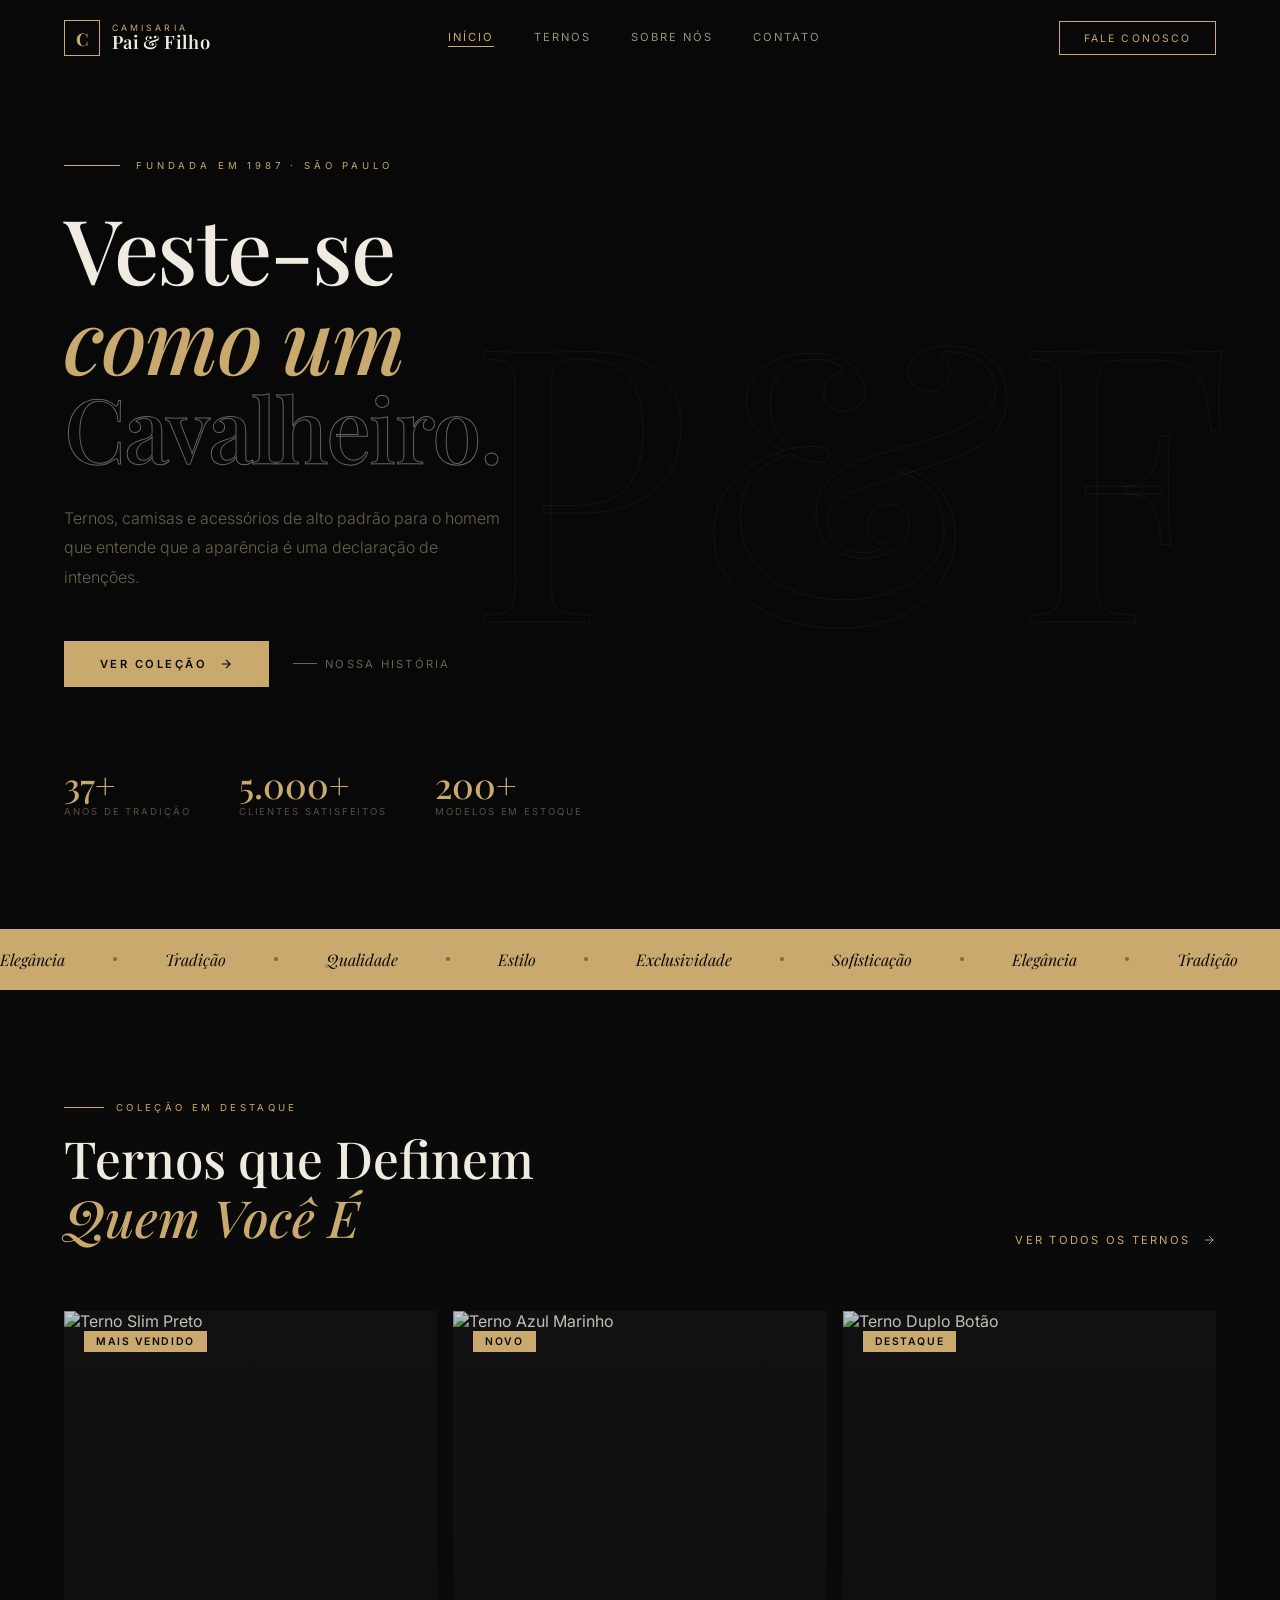
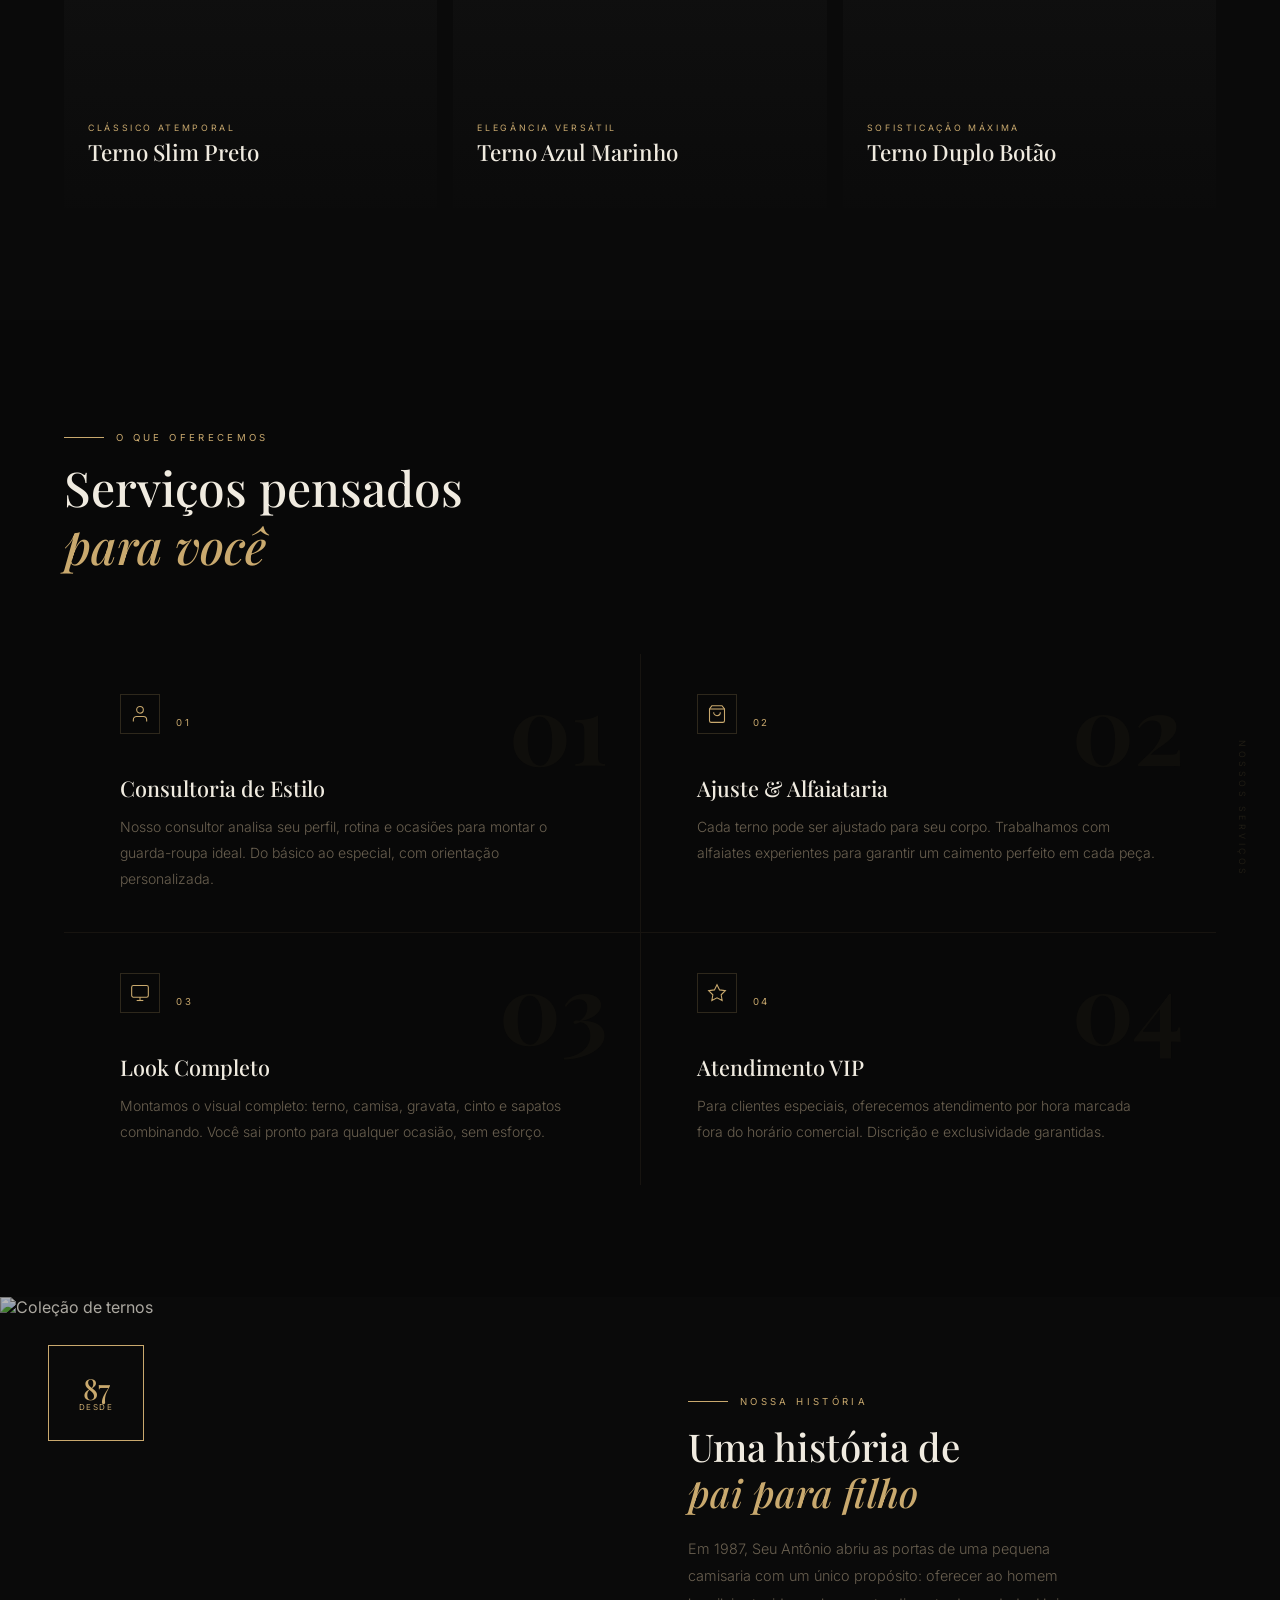
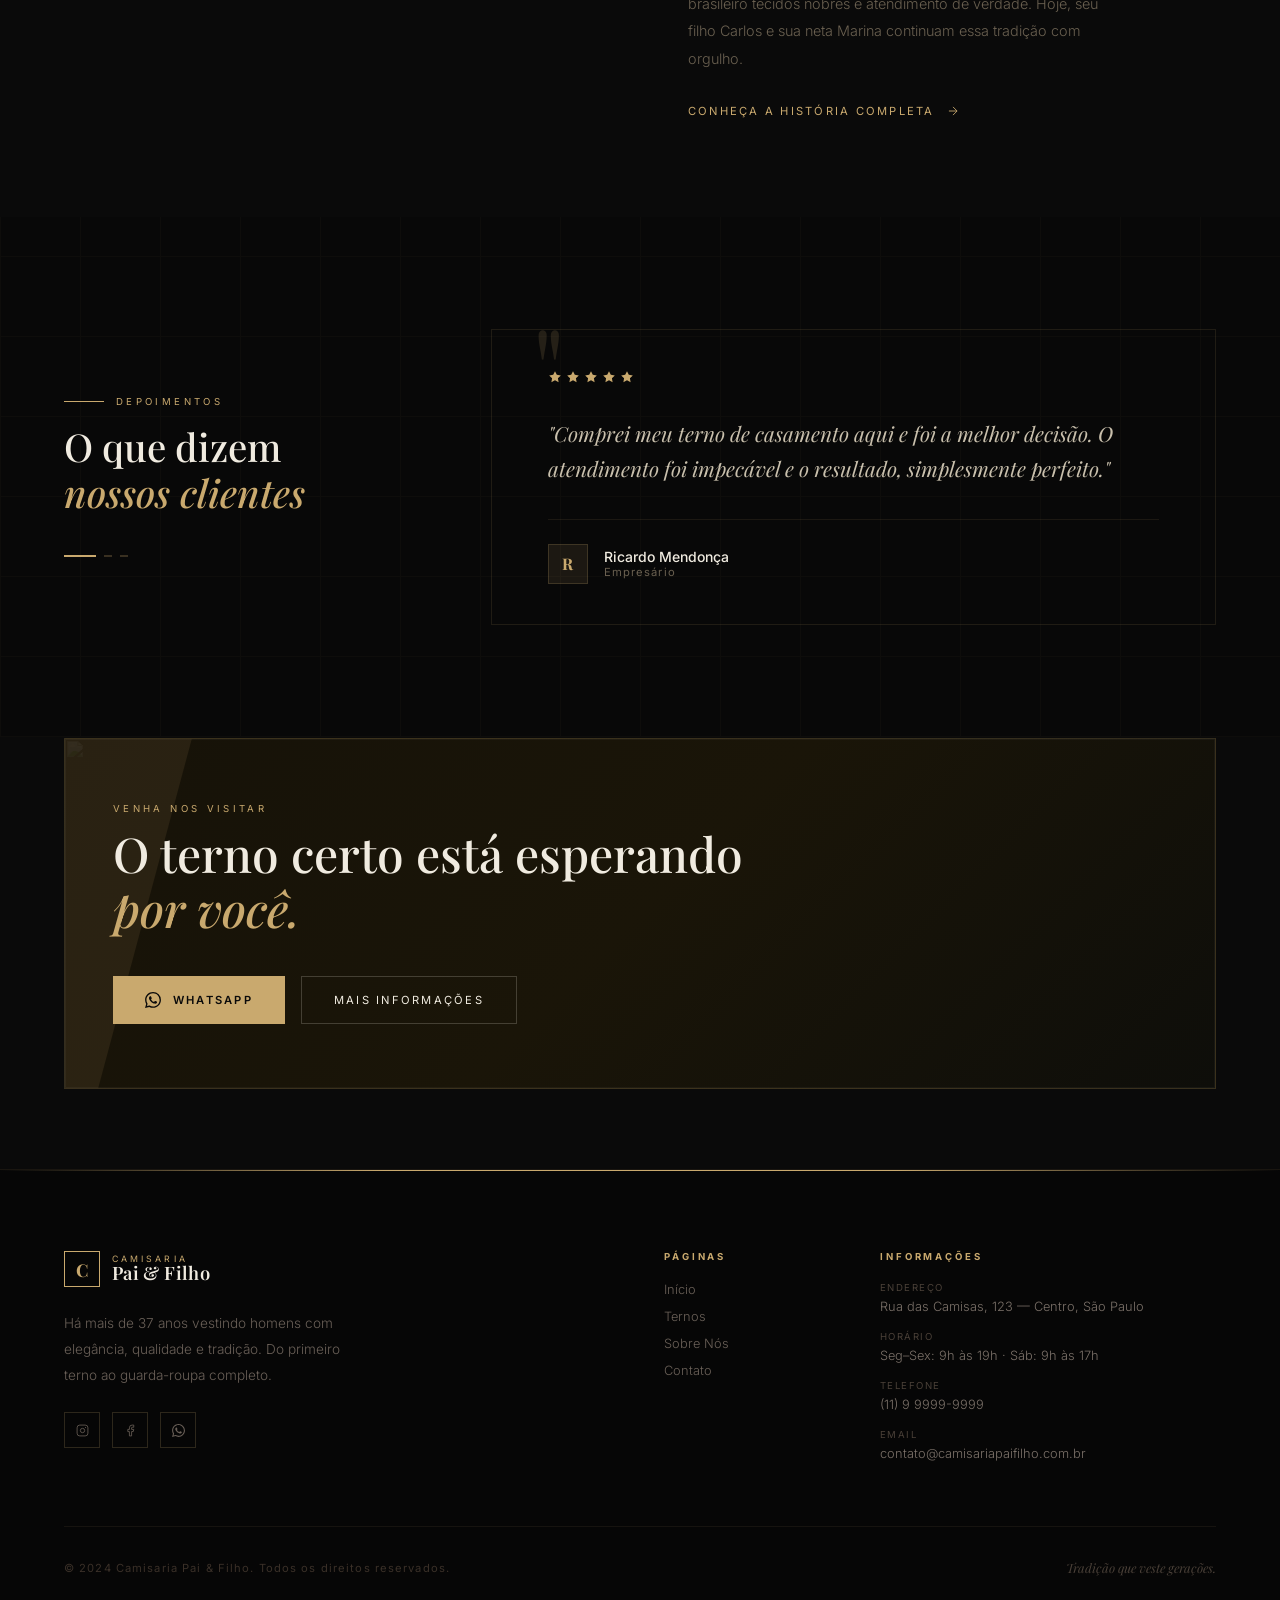
==== index.html @ 2b93f455 "fazendo a base do site, e a maior estrutura com IA" ====
<!DOCTYPE html>
<html lang="pt-BR">

<head>
    <meta charset="UTF-8" />
    <meta name="viewport" content="width=device-width, initial-scale=1.0" />
    <title>Camisaria Pai & Filho</title>
    <link rel="preconnect" href="https://fonts.googleapis.com" />
    <link
        href="https://fonts.googleapis.com/css2?family=Playfair+Display:ital,wght@0,400;0,500;0,600;0,700;1,400;1,500&family=Inter:wght@300;400;500;600&display=swap"
        rel="stylesheet" />
    <style>
        *,
        *::before,
        *::after {
            box-sizing: border-box;
            margin: 0;
            padding: 0;
        }

        :root {
            --gold: #c9a96e;
            --gold-light: #d9b97e;
            --cream: #f0ebe0;
            --bg: #0a0a0a;
            --bg2: #080808;
            --bg3: #111;
            --muted: #6a6050;
            --muted2: #5a5040;
            --muted3: #4a4038;
            --border: rgba(201, 169, 110, 0.12);
        }

        html {
            scroll-behavior: smooth;
        }

        body {
            background: var(--bg);
            color: var(--cream);
            font-family: 'Inter', sans-serif;
            overflow-x: hidden;
        }

        a {
            text-decoration: none;
            color: inherit;
        }

        button {
            cursor: pointer;
            border: none;
            background: none;
            font: inherit;
        }

        img {
            display: block;
        }

        /* ── PAGE SYSTEM ── */
        .page {
            display: none;
        }

        .page.active {
            display: block;
        }

        /* ── NAVBAR ── */
        #navbar {
            position: fixed;
            top: 0;
            left: 0;
            right: 0;
            z-index: 100;
            transition: background .5s, border-color .5s, backdrop-filter .5s;
            border-bottom: 1px solid transparent;
        }

        #navbar.scrolled {
            background: rgba(8, 8, 8, 0.96);
            border-color: var(--border);
            backdrop-filter: blur(16px);
        }

        .nav-inner {
            max-width: 1280px;
            margin: 0 auto;
            padding: 0 4rem;
            height: 76px;
            display: flex;
            align-items: center;
            justify-content: space-between;
        }

        @media(max-width:768px) {
            .nav-inner {
                padding: 0 1.5rem;
            }
        }

        .nav-logo {
            display: flex;
            align-items: center;
            gap: 12px;
        }

        .nav-logo-icon {
            width: 36px;
            height: 36px;
            display: flex;
            align-items: center;
            justify-content: center;
            border: 1px solid var(--gold);
        }

        .nav-logo-icon span {
            font-family: 'Playfair Display', serif;
            color: var(--gold);
            font-size: 1.1rem;
            font-weight: 700;
        }

        .nav-logo-text {
            display: flex;
            flex-direction: column;
            line-height: 1;
        }

        .nav-logo-sub {
            font-size: .55rem;
            letter-spacing: .35em;
            text-transform: uppercase;
            color: var(--gold);
        }

        .nav-logo-name {
            font-family: 'Playfair Display', serif;
            font-size: 1.15rem;
            font-weight: 600;
            color: var(--cream);
            letter-spacing: .02em;
        }

        .nav-links {
            display: flex;
            align-items: center;
            gap: 2.5rem;
        }

        @media(max-width:768px) {
            .nav-links {
                display: none;
            }
        }

        .nav-link {
            font-size: .7rem;
            letter-spacing: .18em;
            text-transform: uppercase;
            color: #9a9080;
            transition: color .2s;
            position: relative;
            padding-bottom: 2px;
        }

        .nav-link::after {
            content: '';
            position: absolute;
            bottom: -1px;
            left: 0;
            right: 0;
            height: 1px;
            background: var(--gold);
            transform: scaleX(0);
            transition: transform .3s;
            transform-origin: left;
        }

        .nav-link:hover,
        .nav-link.active {
            color: var(--gold);
        }

        .nav-link.active::after,
        .nav-link:hover::after {
            transform: scaleX(1);
        }

        .nav-cta {
            display: flex;
            align-items: center;
            gap: 8px;
            padding: .6rem 1.5rem;
            font-size: .65rem;
            letter-spacing: .2em;
            text-transform: uppercase;
            border: 1px solid var(--gold);
            color: var(--gold);
            transition: background .3s, color .3s;
        }

        .nav-cta:hover {
            background: var(--gold);
            color: #0a0a0a;
        }

        @media(max-width:768px) {
            .nav-cta {
                display: none;
            }
        }

        .hamburger {
            display: none;
            flex-direction: column;
            gap: 5px;
            padding: 8px;
        }

        @media(max-width:768px) {
            .hamburger {
                display: flex;
            }
        }

        .hamburger span {
            display: block;
            height: 1px;
            width: 24px;
            background: var(--gold);
            transition: transform .3s;
            transform-origin: center;
        }

        .hamburger.open span:nth-child(1) {
            transform: rotate(45deg) translate(4px, 4px);
        }

        .hamburger.open span:nth-child(2) {
            transform: scaleX(0);
        }

        .hamburger.open span:nth-child(3) {
            transform: rotate(-45deg) translate(4px, -4px);
        }

        .mobile-menu {
            display: none;
            overflow: hidden;
            max-height: 0;
            transition: max-height .5s;
            background: rgba(8, 8, 8, 0.98);
            border-top: 1px solid transparent;
        }

        @media(max-width:768px) {
            .mobile-menu {
                display: block;
            }
        }

        .mobile-menu.open {
            max-height: 400px;
            border-color: rgba(201, 169, 110, 0.1);
        }

        .mobile-menu-inner {
            padding: 2rem 1.5rem;
            display: flex;
            flex-direction: column;
            gap: 1.5rem;
        }

        .mobile-link {
            font-size: .8rem;
            letter-spacing: .2em;
            text-transform: uppercase;
            color: #9a9080;
        }

        .mobile-link.active {
            color: var(--gold);
        }

        .mobile-cta {
            text-align: center;
            padding: .75rem;
            font-size: .7rem;
            letter-spacing: .2em;
            text-transform: uppercase;
            border: 1px solid var(--gold);
            color: var(--gold);
            margin-top: .5rem;
        }

        /* ── SHARED ── */
        .container {
            max-width: 1280px;
            margin: 0 auto;
            padding: 0 4rem;
        }

        @media(max-width:768px) {
            .container {
                padding: 0 1.5rem;
            }
        }

        .eyebrow {
            display: flex;
            align-items: center;
            gap: 12px;
            margin-bottom: 1rem;
        }

        .eyebrow-line {
            height: 1px;
            width: 40px;
            background: var(--gold);
            flex-shrink: 0;
        }

        .eyebrow-text {
            font-size: .6rem;
            letter-spacing: .35em;
            text-transform: uppercase;
            color: var(--gold);
        }

        .serif {
            font-family: 'Playfair Display', serif;
        }

        .gold {
            color: var(--gold);
        }

        .italic {
            font-style: italic;
        }

        /* ── HOME HERO ── */
        .hero {
            position: relative;
            min-height: 100vh;
            display: flex;
            align-items: flex-end;
            overflow: hidden;
            background: var(--bg2);
        }

        .hero-bg {
            position: absolute;
            inset: 0;
            overflow: hidden;
        }

        .hero-bg img {
            position: absolute;
            inset: 0;
            width: 100%;
            height: 100%;
            object-fit: cover;
            opacity: .28;
            transform: scale(1.08);
            transition: transform .7s ease-out;
        }

        .hero-overlay1 {
            position: absolute;
            inset: 0;
            background: linear-gradient(to bottom, rgba(8, 8, 8, .3) 0%, rgba(8, 8, 8, .15) 30%, rgba(8, 8, 8, .75) 70%, #080808 100%);
        }

        .hero-overlay2 {
            position: absolute;
            inset: 0;
            background: linear-gradient(to right, rgba(8, 8, 8, .85) 40%, transparent 100%);
        }

        .hero-deco {
            position: absolute;
            right: 0;
            top: 0;
            bottom: 0;
            display: flex;
            align-items: center;
            justify-content: center;
            padding-right: 3rem;
            pointer-events: none;
            user-select: none;
            font-family: 'Playfair Display', serif;
            font-size: clamp(18rem, 30vw, 36rem);
            color: transparent;
            -webkit-text-stroke: 1px rgba(201, 169, 110, 0.07);
            line-height: 1;
        }

        .hero-content {
            position: relative;
            z-index: 10;
            width: 100%;
            padding: 10rem 4rem 7rem;
        }

        @media(max-width:768px) {
            .hero-content {
                padding: 8rem 1.5rem 5rem;
            }
        }

        .hero-eyebrow {
            display: flex;
            align-items: center;
            gap: 16px;
            margin-bottom: 2rem;
        }

        .hero-eyebrow-line {
            height: 1px;
            width: 56px;
            background: var(--gold);
        }

        .hero-eyebrow-text {
            font-size: .6rem;
            letter-spacing: .4em;
            text-transform: uppercase;
            color: var(--gold);
        }

        .hero-h1 {
            font-family: 'Playfair Display', serif;
            font-size: clamp(3rem, 7vw, 6.5rem);
            font-weight: 500;
            line-height: 1;
            color: var(--cream);
            letter-spacing: -.02em;
            margin-bottom: 2rem;
            max-width: 750px;
        }

        .hero-sub {
            font-size: 1rem;
            line-height: 1.85;
            color: var(--muted);
            font-weight: 300;
            max-width: 440px;
            margin-bottom: 3rem;
        }

        .hero-ctas {
            display: flex;
            flex-wrap: wrap;
            align-items: center;
            gap: 1.5rem;
            margin-bottom: 5rem;
        }

        .btn-primary {
            display: inline-flex;
            align-items: center;
            gap: .75rem;
            padding: 1rem 2.25rem;
            font-size: .7rem;
            letter-spacing: .22em;
            text-transform: uppercase;
            font-weight: 600;
            background: var(--gold);
            color: #0a0a0a;
            transition: background .3s;
        }

        .btn-primary:hover {
            background: var(--gold-light);
        }

        .btn-ghost {
            display: inline-flex;
            align-items: center;
            gap: .5rem;
            font-size: .7rem;
            letter-spacing: .2em;
            text-transform: uppercase;
            color: var(--muted);
            transition: color .2s;
        }

        .btn-ghost:hover {
            color: var(--gold);
        }

        .btn-ghost span {
            display: inline-block;
            width: 24px;
            height: 1px;
            background: currentColor;
        }

        .hero-stats {
            display: flex;
            flex-wrap: wrap;
            gap: 3rem;
        }

        .hero-stat-num {
            font-family: 'Playfair Display', serif;
            font-size: 2.2rem;
            color: var(--gold);
            font-weight: 500;
            line-height: 1;
        }

        .hero-stat-label {
            font-size: .6rem;
            color: #5a5040;
            letter-spacing: .2em;
            text-transform: uppercase;
            margin-top: 4px;
        }

        /* ── MARQUEE ── */
        .marquee-strip {
            overflow: hidden;
            padding: 1.25rem 0;
            background: var(--gold);
        }

        .marquee-track {
            display: flex;
            gap: 3rem;
            white-space: nowrap;
            animation: marquee 28s linear infinite;
        }

        .marquee-item {
            display: flex;
            align-items: center;
            gap: 3rem;
            shrink: 0;
            font-family: 'Playfair Display', serif;
            font-style: italic;
            font-size: 1rem;
            color: #0a0a0a;
        }

        .marquee-dot {
            display: inline-block;
            width: 4px;
            height: 4px;
            border-radius: 50%;
            background: rgba(10, 10, 10, 0.4);
        }

        @keyframes marquee {
            from {
                transform: translateX(0);
            }

            to {
                transform: translateX(-33.33%);
            }
        }

        /* ── FEATURED SUITS ── */
        .featured {
            padding: 7rem 0;
            background: #0a0a0a;
        }

        .featured-header {
            display: grid;
            grid-template-columns: 1fr 1fr;
            gap: 2rem;
            align-items: flex-end;
            margin-bottom: 4rem;
        }

        @media(max-width:768px) {
            .featured-header {
                grid-template-columns: 1fr;
            }
        }

        .featured-header-right {
            display: flex;
            justify-content: flex-end;
        }

        @media(max-width:768px) {
            .featured-header-right {
                justify-content: flex-start;
            }
        }

        .featured-h2 {
            font-family: 'Playfair Display', serif;
            font-size: clamp(2rem, 4vw, 3.2rem);
            font-weight: 500;
            color: var(--cream);
            line-height: 1.15;
        }

        .featured-grid {
            display: grid;
            grid-template-columns: repeat(3, 1fr);
            gap: 1rem;
        }

        @media(max-width:768px) {
            .featured-grid {
                grid-template-columns: 1fr;
            }
        }

        .suit-card {
            position: relative;
            overflow: hidden;
            display: block;
            background: #111;
            text-decoration: none;
        }

        .suit-card-img-wrap {
            position: relative;
            aspect-ratio: 3/4;
            overflow: hidden;
        }

        .suit-card img {
            width: 100%;
            height: 100%;
            object-fit: cover;
            object-position: top;
            transition: transform .7s;
            opacity: .8;
        }

        .suit-card:hover img {
            transform: scale(1.05);
        }

        .suit-card-overlay {
            position: absolute;
            inset: 0;
            background: linear-gradient(to top, rgba(10, 10, 10, .9) 0%, rgba(10, 10, 10, .2) 50%, transparent 100%);
        }

        .suit-card-tag {
            position: absolute;
            top: 20px;
            left: 20px;
            padding: .25rem .75rem;
            font-size: .65rem;
            letter-spacing: .15em;
            text-transform: uppercase;
            font-weight: 600;
            background: var(--gold);
            color: #0a0a0a;
        }

        .suit-card-info {
            position: absolute;
            bottom: 0;
            left: 0;
            right: 0;
            padding: 1.5rem;
            transform: translateY(8px);
            transition: transform .3s;
        }

        .suit-card:hover .suit-card-info {
            transform: translateY(0);
        }

        .suit-card-sub {
            font-size: .55rem;
            color: var(--gold);
            letter-spacing: .3em;
            text-transform: uppercase;
            display: block;
            margin-bottom: 4px;
        }

        .suit-card-name {
            font-family: 'Playfair Display', serif;
            font-size: 1.4rem;
            color: var(--cream);
            font-weight: 500;
        }

        .suit-card-link {
            display: flex;
            align-items: center;
            gap: .5rem;
            margin-top: .75rem;
            opacity: 0;
            transition: opacity .3s;
            font-size: .65rem;
            color: var(--gold);
            letter-spacing: .2em;
            text-transform: uppercase;
        }

        .suit-card:hover .suit-card-link {
            opacity: 1;
        }

        /* ── SERVICES ── */
        .services {
            padding: 7rem 0;
            background: var(--bg2);
            position: relative;
        }

        .services-deco {
            position: absolute;
            right: 2rem;
            top: 50%;
            transform: translateY(-50%);
            font-size: .55rem;
            letter-spacing: .4em;
            text-transform: uppercase;
            color: rgba(201, 169, 110, 0.12);
            writing-mode: vertical-rl;
            user-select: none;
            pointer-events: none;
        }

        @media(max-width:768px) {
            .services-deco {
                display: none;
            }
        }

        .services-h2 {
            font-family: 'Playfair Display', serif;
            font-size: clamp(2rem, 4vw, 3rem);
            font-weight: 500;
            color: var(--cream);
            line-height: 1.2;
            max-width: 500px;
            margin-bottom: 5rem;
        }

        .services-grid {
            display: grid;
            grid-template-columns: 1fr 1fr;
            gap: 1px;
            background: rgba(201, 169, 110, 0.08);
        }

        @media(max-width:768px) {
            .services-grid {
                grid-template-columns: 1fr;
            }
        }

        .service-card {
            padding: 2.5rem 3.5rem;
            background: var(--bg2);
            transition: background .3s;
            position: relative;
            overflow: hidden;
        }

        .service-card:hover {
            background: #0d0d0a;
        }

        .service-card-num-bg {
            position: absolute;
            top: 24px;
            right: 32px;
            font-family: 'Playfair Display', serif;
            font-size: 6rem;
            color: rgba(201, 169, 110, 0.04);
            line-height: 1;
            font-weight: 700;
            pointer-events: none;
        }

        .service-icon {
            width: 40px;
            height: 40px;
            display: flex;
            align-items: center;
            justify-content: center;
            border: 1px solid rgba(201, 169, 110, 0.2);
            color: var(--gold);
            margin-bottom: 1rem;
        }

        .service-num-label {
            font-size: .6rem;
            color: var(--gold);
            letter-spacing: .3em;
            text-transform: uppercase;
        }

        .service-header {
            display: flex;
            align-items: center;
            gap: 1rem;
            margin-bottom: 1.5rem;
        }

        .service-title {
            font-family: 'Playfair Display', serif;
            font-size: 1.35rem;
            color: var(--cream);
            font-weight: 500;
            margin-bottom: .75rem;
        }

        .service-desc {
            font-size: .875rem;
            color: var(--muted);
            line-height: 1.85;
            font-weight: 300;
        }

        /* ── STORY TEASER ── */
        .story {
            background: #0a0a0a;
        }

        .story-grid {
            display: grid;
            grid-template-columns: 1fr 1fr;
        }

        @media(max-width:768px) {
            .story-grid {
                grid-template-columns: 1fr;
            }
        }

        .story-img {
            position: relative;
            overflow: hidden;
            min-height: 520px;
        }

        .story-img img {
            position: absolute;
            inset: 0;
            width: 100%;
            height: 100%;
            object-fit: cover;
            opacity: .7;
        }

        .story-img-overlay {
            position: absolute;
            inset: 0;
            background: linear-gradient(to right, transparent 60%, #0a0a0a 100%);
        }

        .story-year-badge {
            position: absolute;
            top: 48px;
            left: 48px;
            width: 96px;
            height: 96px;
            border: 1px solid var(--gold);
            display: flex;
            flex-direction: column;
            align-items: center;
            justify-content: center;
        }

        .story-year-num {
            font-family: 'Playfair Display', serif;
            font-size: 1.8rem;
            color: var(--gold);
            font-weight: 500;
            line-height: 1;
        }

        .story-year-label {
            font-size: .5rem;
            color: var(--gold);
            letter-spacing: .2em;
            text-transform: uppercase;
        }

        .story-content {
            display: flex;
            flex-direction: column;
            justify-content: center;
            padding: 5rem 3rem;
        }

        @media(max-width:768px) {
            .story-content {
                padding: 3rem 1.5rem;
            }
        }

        .story-h2 {
            font-family: 'Playfair Display', serif;
            font-size: clamp(1.8rem, 3vw, 2.8rem);
            font-weight: 500;
            color: var(--cream);
            line-height: 1.2;
            margin-bottom: 1.25rem;
        }

        .story-p {
            font-size: .9rem;
            color: var(--muted);
            line-height: 1.9;
            font-weight: 300;
            max-width: 420px;
            margin-bottom: 2rem;
        }

        .link-arrow {
            display: flex;
            align-items: center;
            gap: .75rem;
            font-size: .7rem;
            letter-spacing: .2em;
            text-transform: uppercase;
            color: var(--gold);
            transition: color .2s;
        }

        .link-arrow:hover {
            color: var(--gold-light);
        }

        /* ── TESTIMONIALS ── */
        .testimonials {
            padding: 7rem 0;
            background: var(--bg2);
            position: relative;
            overflow: hidden;
        }

        .testimonials-bg {
            position: absolute;
            inset: 0;
            opacity: .03;
            background-image: repeating-linear-gradient(0deg, #c9a96e 0, #c9a96e 1px, transparent 1px, transparent 80px), repeating-linear-gradient(90deg, #c9a96e 0, #c9a96e 1px, transparent 1px, transparent 80px);
        }

        .testimonials-grid {
            display: grid;
            grid-template-columns: 1fr 2fr;
            gap: 4rem;
            align-items: center;
        }

        @media(max-width:768px) {
            .testimonials-grid {
                grid-template-columns: 1fr;
                gap: 2rem;
            }
        }

        .testimonials-h2 {
            font-family: 'Playfair Display', serif;
            font-size: clamp(1.8rem, 3vw, 2.6rem);
            font-weight: 500;
            color: var(--cream);
            line-height: 1.2;
            margin-bottom: 2.5rem;
        }

        .testimonial-dots {
            display: flex;
            gap: .5rem;
        }

        .testimonial-dot {
            height: 2px;
            background: rgba(201, 169, 110, 0.25);
            transition: width .3s, background .3s;
            cursor: pointer;
            border: none;
        }

        .testimonial-dot.active {
            background: var(--gold);
        }

        .testimonial-card {
            position: relative;
            padding: 2.5rem 3.5rem;
            border: 1px solid rgba(201, 169, 110, 0.12);
        }

        .testimonial-quote-mark {
            position: absolute;
            top: -20px;
            left: 40px;
            font-family: 'Playfair Display', serif;
            font-size: 7rem;
            color: var(--gold);
            line-height: 1;
            opacity: .15;
        }

        .testimonial-stars {
            display: flex;
            gap: 4px;
            margin-bottom: 2rem;
        }

        .testimonial-text {
            font-family: 'Playfair Display', serif;
            font-style: italic;
            font-size: 1.3rem;
            color: #c8bfac;
            line-height: 1.7;
            margin-bottom: 2rem;
            animation: fadeIn .5s ease;
        }

        .testimonial-author {
            display: flex;
            align-items: center;
            gap: 1rem;
            padding-top: 1.5rem;
            border-top: 1px solid rgba(201, 169, 110, 0.1);
        }

        .testimonial-avatar {
            width: 40px;
            height: 40px;
            display: flex;
            align-items: center;
            justify-content: center;
            background: rgba(201, 169, 110, 0.1);
            border: 1px solid rgba(201, 169, 110, 0.2);
            font-family: 'Playfair Display', serif;
            color: var(--gold);
            font-weight: 700;
        }

        .testimonial-name {
            font-size: .875rem;
            color: var(--cream);
            font-weight: 500;
        }

        .testimonial-role {
            font-size: .7rem;
            color: var(--muted);
            letter-spacing: .1em;
        }

        @keyframes fadeIn {
            from {
                opacity: 0;
                transform: translateY(8px);
            }

            to {
                opacity: 1;
                transform: translateY(0);
            }
        }

        /* ── CTA BANNER ── */
        .cta-banner {
            background: #0a0a0a;
            padding-top: 1px;
        }

        .cta-banner-inner {
            margin: 0 4rem 0;
            overflow: hidden;
            position: relative;
            display: flex;
            flex-wrap: wrap;
            align-items: center;
            justify-content: space-between;
            gap: 2.5rem;
            padding: 4rem 3rem;
            background: linear-gradient(135deg, #161208 0%, #1a1508 50%, #0e0e0a 100%);
            border: 1px solid rgba(201, 169, 110, 0.2);
        }

        @media(max-width:768px) {
            .cta-banner-inner {
                margin: 0 1.5rem;
                padding: 2.5rem 1.5rem;
            }
        }

        .cta-banner-img {
            position: absolute;
            inset: 0;
            width: 100%;
            height: 100%;
            object-fit: cover;
            opacity: .05;
        }

        .cta-banner-accent {
            position: absolute;
            left: -80px;
            top: 0;
            bottom: 0;
            width: 160px;
            background: var(--gold);
            opacity: .1;
            transform: skewX(-15deg);
        }

        .cta-banner-text {
            position: relative;
            z-index: 1;
        }

        .cta-banner-eyebrow {
            font-size: .6rem;
            letter-spacing: .35em;
            text-transform: uppercase;
            color: var(--gold);
            margin-bottom: .75rem;
        }

        .cta-banner-h2 {
            font-family: 'Playfair Display', serif;
            font-size: clamp(1.8rem, 4vw, 3rem);
            color: var(--cream);
            font-weight: 500;
            line-height: 1.15;
        }

        .cta-banner-btns {
            display: flex;
            flex-wrap: wrap;
            gap: 1rem;
            position: relative;
            z-index: 1;
        }

        .btn-wa {
            display: inline-flex;
            align-items: center;
            gap: .75rem;
            padding: 1rem 2rem;
            font-size: .7rem;
            letter-spacing: .2em;
            text-transform: uppercase;
            font-weight: 600;
            background: var(--gold);
            color: #0a0a0a;
            transition: background .3s;
        }

        .btn-wa:hover {
            background: var(--gold-light);
        }

        .btn-outline {
            display: inline-flex;
            align-items: center;
            gap: .75rem;
            padding: 1rem 2rem;
            font-size: .7rem;
            letter-spacing: .2em;
            text-transform: uppercase;
            border: 1px solid rgba(240, 235, 224, 0.2);
            color: var(--cream);
            transition: border-color .3s;
        }

        .btn-outline:hover {
            border-color: var(--gold);
        }

        .cta-spacer {
            height: 80px;
            background: #0a0a0a;
        }

        /* ── TERNOS PAGE ── */
        .page-hero {
            position: relative;
            overflow: hidden;
            min-height: 55vh;
            display: flex;
            align-items: flex-end;
            background: var(--bg2);
        }

        .page-hero-bg {
            position: absolute;
            inset: 0;
        }

        .page-hero-bg img {
            width: 100%;
            height: 100%;
            object-fit: cover;
            opacity: .22;
        }

        .page-hero-overlay {
            position: absolute;
            inset: 0;
            background: linear-gradient(to bottom, rgba(8, 8, 8, .5) 0%, #080808 100%);
        }

        .page-hero-deco {
            position: absolute;
            right: 0;
            bottom: 0;
            pointer-events: none;
            user-select: none;
            font-family: 'Playfair Display', serif;
            font-size: clamp(12rem, 25vw, 28rem);
            color: transparent;
            -webkit-text-stroke: 1px rgba(201, 169, 110, 0.06);
            line-height: .85;
        }

        .page-hero-content {
            position: relative;
            z-index: 10;
            padding: 10rem 4rem 5rem;
            width: 100%;
            max-width: 1280px;
        }

        @media(max-width:768px) {
            .page-hero-content {
                padding: 8rem 1.5rem 3rem;
            }
        }

        .page-hero-h1 {
            font-family: 'Playfair Display', serif;
            font-size: clamp(2.5rem, 6vw, 5rem);
            font-weight: 500;
            color: var(--cream);
            line-height: 1.05;
            max-width: 600px;
        }

        .page-hero-sub {
            font-size: .95rem;
            color: var(--muted);
            line-height: 1.85;
            font-weight: 300;
            max-width: 480px;
            margin-top: 1rem;
        }

        /* filter bar */
        .filter-bar {
            position: sticky;
            top: 76px;
            z-index: 30;
            padding: 1rem 4rem;
            background: rgba(8, 8, 8, 0.97);
            border-bottom: 1px solid rgba(201, 169, 110, 0.1);
            backdrop-filter: blur(12px);
        }

        @media(max-width:768px) {
            .filter-bar {
                padding: 1rem 1.5rem;
            }
        }

        .filter-inner {
            max-width: 1280px;
            margin: 0 auto;
            display: flex;
            flex-wrap: wrap;
            align-items: center;
            justify-content: space-between;
            gap: 1rem;
        }

        .filter-btns {
            display: flex;
            flex-wrap: wrap;
            gap: .5rem;
        }

        .filter-btn {
            padding: .4rem 1rem;
            font-size: .65rem;
            letter-spacing: .15em;
            text-transform: uppercase;
            border: 1px solid rgba(201, 169, 110, 0.15);
            color: var(--muted);
            background: transparent;
            transition: all .2s;
        }

        .filter-btn.active,
        .filter-btn:hover {
            background: var(--gold);
            color: #0a0a0a;
            border-color: var(--gold);
            font-weight: 600;
        }

        .filter-right {
            display: flex;
            align-items: center;
            gap: 1rem;
        }

        .filter-count {
            font-size: .7rem;
            color: #4a4038;
            letter-spacing: .1em;
        }

        .view-btns {
            display: flex;
            gap: 4px;
        }

        .view-btn {
            width: 32px;
            height: 32px;
            display: flex;
            align-items: center;
            justify-content: center;
            border: 1px solid rgba(201, 169, 110, 0.15);
            color: #4a4038;
            transition: all .2s;
        }

        .view-btn.active {
            border-color: var(--gold);
            color: var(--gold);
        }

        /* products */
        .products-section {
            padding: 4rem 4rem;
            max-width: 1280px;
            margin: 0 auto;
        }

        @media(max-width:768px) {
            .products-section {
                padding: 2rem 1.5rem;
            }
        }

        .products-grid {
            display: grid;
            grid-template-columns: repeat(3, 1fr);
            gap: 1.25rem;
        }

        @media(max-width:1024px) {
            .products-grid {
                grid-template-columns: repeat(2, 1fr);
            }
        }

        @media(max-width:600px) {
            .products-grid {
                grid-template-columns: 1fr;
            }
        }

        .products-list {
            display: flex;
            flex-direction: column;
        }

        .products-list .suit-item {
            display: flex;
            gap: 1.5rem;
            padding: 1.5rem 0;
            border-bottom: 1px solid rgba(201, 169, 110, 0.08);
            cursor: pointer;
            transition: padding-left .2s;
        }

        .products-list .suit-item:hover {
            padding-left: .75rem;
        }

        .suit-item-thumb {
            width: 96px;
            height: 128px;
            flex-shrink: 0;
            overflow: hidden;
        }

        .suit-item-thumb img {
            width: 100%;
            height: 100%;
            object-fit: cover;
            object-position: top;
            transition: transform .5s;
            opacity: .85;
        }

        .suit-item:hover .suit-item-thumb img {
            transform: scale(1.05);
        }

        .suit-item-info {
            display: flex;
            flex-direction: column;
            justify-content: center;
            gap: 4px;
        }

        .suit-item-cat {
            font-size: .55rem;
            color: var(--gold);
            letter-spacing: .3em;
            text-transform: uppercase;
        }

        .suit-item-name {
            font-family: 'Playfair Display', serif;
            font-size: 1.1rem;
            color: var(--cream);
            font-weight: 500;
        }

        .suit-item-desc {
            font-size: .8rem;
            color: var(--muted);
            line-height: 1.7;
            font-weight: 300;
            max-width: 400px;
        }

        .suit-item-tag {
            font-size: .55rem;
            color: var(--gold);
            letter-spacing: .2em;
            text-transform: uppercase;
            margin-top: 4px;
        }

        .products-cta {
            text-align: center;
            margin-top: 4rem;
            padding-top: 4rem;
            border-top: 1px solid rgba(201, 169, 110, 0.08);
        }

        .products-cta p {
            font-family: 'Playfair Display', serif;
            font-style: italic;
            font-size: 1.2rem;
            color: var(--muted);
            margin-bottom: .75rem;
        }

        .products-cta .sub {
            font-family: 'Inter', sans-serif;
            font-size: .875rem;
            color: var(--muted2);
            line-height: 1.8;
            font-weight: 300;
            margin-bottom: 1.75rem;
        }

        /* modal */
        .modal-overlay {
            position: fixed;
            inset: 0;
            z-index: 200;
            display: flex;
            align-items: flex-end;
            justify-content: center;
            padding: 0;
            background: rgba(0, 0, 0, .88);
            backdrop-filter: blur(8px);
            opacity: 0;
            pointer-events: none;
            transition: opacity .3s;
        }

        @media(min-width:1024px) {
            .modal-overlay {
                align-items: center;
                padding: 2rem;
            }
        }

        .modal-overlay.open {
            opacity: 1;
            pointer-events: all;
        }

        .modal {
            position: relative;
            width: 100%;
            background: #111;
            border: 1px solid rgba(201, 169, 110, 0.2);
            max-height: 90vh;
            overflow-y: auto;
        }

        @media(min-width:1024px) {
            .modal {
                max-width: 900px;
            }
        }

        .modal-close {
            position: absolute;
            top: 20px;
            right: 20px;
            z-index: 10;
            width: 36px;
            height: 36px;
            display: flex;
            align-items: center;
            justify-content: center;
            border: 1px solid rgba(201, 169, 110, 0.2);
            color: var(--muted);
            transition: all .2s;
        }

        .modal-close:hover {
            color: var(--gold);
            border-color: var(--gold);
        }

        .modal-grid {
            display: grid;
            grid-template-columns: 1fr 1fr;
        }

        @media(max-width:768px) {
            .modal-grid {
                grid-template-columns: 1fr;
            }
        }

        .modal-img {
            aspect-ratio: 3/4;
            overflow: hidden;
            position: relative;
        }

        .modal-img img {
            width: 100%;
            height: 100%;
            object-fit: cover;
            object-position: top;
            opacity: .9;
        }

        .modal-tag {
            position: absolute;
            top: 20px;
            left: 20px;
            padding: .25rem .75rem;
            font-size: .65rem;
            letter-spacing: .15em;
            text-transform: uppercase;
            font-weight: 600;
            background: var(--gold);
            color: #0a0a0a;
        }

        .modal-body {
            padding: 2.5rem 3rem;
            display: flex;
            flex-direction: column;
            justify-content: center;
        }

        @media(max-width:768px) {
            .modal-body {
                padding: 1.5rem;
            }
        }

        .modal-cat {
            font-size: .6rem;
            color: var(--gold);
            letter-spacing: .35em;
            text-transform: uppercase;
            display: block;
            margin-bottom: .625rem;
        }

        .modal-name {
            font-family: 'Playfair Display', serif;
            font-size: 2rem;
            color: var(--cream);
            font-weight: 500;
            margin-bottom: 1rem;
        }

        .modal-desc {
            font-size: .9rem;
            color: var(--muted);
            line-height: 1.85;
            font-weight: 300;
            margin-bottom: 1.75rem;
        }

        .modal-specs {
            display: flex;
            flex-direction: column;
            gap: 1rem;
            margin-bottom: 2.5rem;
        }

        .modal-spec {
            display: flex;
            gap: 1rem;
        }

        .modal-spec-label {
            font-size: .65rem;
            color: #4a4038;
            letter-spacing: .2em;
            text-transform: uppercase;
            min-width: 120px;
            padding-top: 2px;
        }

        .modal-spec-val {
            font-size: .85rem;
            color: #a09080;
            font-weight: 300;
        }

        .btn-wa-full {
            display: flex;
            align-items: center;
            justify-content: center;
            gap: .75rem;
            padding: 1rem;
            font-size: .7rem;
            letter-spacing: .2em;
            text-transform: uppercase;
            font-weight: 600;
            background: var(--gold);
            color: #0a0a0a;
            transition: background .3s;
        }

        .btn-wa-full:hover {
            background: var(--gold-light);
        }

        .modal-note {
            font-size: .7rem;
            color: #4a4038;
            text-align: center;
            margin-top: .625rem;
        }

        /* ── SOBRE PAGE ── */
        .about-intro {
            padding: 6rem 0;
            background: #0a0a0a;
        }

        .about-intro-grid {
            display: grid;
            grid-template-columns: 5fr 7fr;
            gap: 4rem;
            align-items: start;
        }

        @media(max-width:768px) {
            .about-intro-grid {
                grid-template-columns: 1fr;
            }
        }

        .about-sticky {
            position: sticky;
            top: 8rem;
        }

        .about-quote {
            font-family: 'Playfair Display', serif;
            font-style: italic;
            font-size: clamp(1.5rem, 2.5vw, 2rem);
            color: var(--gold);
            line-height: 1.5;
        }

        .about-author {
            display: block;
            margin-top: 1rem;
            font-size: .7rem;
            color: #5a5040;
            letter-spacing: .2em;
            text-transform: uppercase;
        }

        .about-stats-grid {
            display: grid;
            grid-template-columns: 1fr 1fr;
            gap: 1.5rem;
            margin-top: 3rem;
        }

        .about-stat {
            border-left: 1px solid rgba(201, 169, 110, 0.2);
            padding-left: 1rem;
        }

        .about-stat-num {
            font-family: 'Playfair Display', serif;
            font-size: 2rem;
            color: var(--gold);
            display: block;
            font-weight: 500;
        }

        .about-stat-label {
            font-size: .6rem;
            color: #5a5040;
            letter-spacing: .2em;
            text-transform: uppercase;
        }

        .about-paragraphs {
            display: flex;
            flex-direction: column;
            gap: 1.5rem;
        }

        .about-p {
            font-size: 1rem;
            color: var(--muted);
            line-height: 1.9;
            font-weight: 300;
        }

        /* values */
        .values {
            padding: 6rem 0;
            background: var(--bg2);
        }

        .values-grid {
            display: grid;
            grid-template-columns: repeat(4, 1fr);
            gap: 1px;
            background: rgba(201, 169, 110, 0.07);
        }

        @media(max-width:1024px) {
            .values-grid {
                grid-template-columns: repeat(2, 1fr);
            }
        }

        @media(max-width:600px) {
            .values-grid {
                grid-template-columns: 1fr;
            }
        }

        .value-card {
            padding: 2rem 2.5rem;
            background: var(--bg2);
            transition: background .3s;
        }

        .value-card:hover {
            background: #0d0d08;
        }

        .value-num {
            font-family: 'Playfair Display', serif;
            font-size: 3.5rem;
            color: rgba(201, 169, 110, 0.12);
            display: block;
            line-height: 1;
            font-weight: 700;
            margin-bottom: 1rem;
        }

        .value-title {
            font-family: 'Playfair Display', serif;
            font-size: 1.2rem;
            color: var(--cream);
            font-weight: 500;
            margin-bottom: .75rem;
        }

        .value-desc {
            font-size: .85rem;
            color: #5a5040;
            line-height: 1.8;
            font-weight: 300;
        }

        /* timeline */
        .timeline-section {
            padding: 6rem 0;
            background: #0a0a0a;
        }

        .timeline {
            position: relative;
        }

        .timeline-line {
            position: absolute;
            left: 0;
            top: 0;
            bottom: 0;
            width: 1px;
            background: rgba(201, 169, 110, 0.12);
        }

        @media(min-width:1024px) {
            .timeline-line {
                left: 50%;
            }
        }

        .timeline-items {
            display: flex;
            flex-direction: column;
        }

        .timeline-item {
            position: relative;
            display: grid;
            grid-template-columns: 1fr;
            padding-bottom: 4rem;
            padding-left: 2rem;
        }

        @media(min-width:1024px) {
            .timeline-item {
                grid-template-columns: 1fr 1fr;
                gap: 5rem;
                padding-left: 0;
            }
        }

        .timeline-dot {
            position: absolute;
            left: 0;
            top: 0;
            width: 12px;
            height: 12px;
            background: var(--gold);
            border: 2px solid #0a0a0a;
            transform: translateX(-50%);
        }

        @media(min-width:1024px) {
            .timeline-dot {
                left: 50%;
            }
        }

        .timeline-year {
            font-family: 'Playfair Display', serif;
            font-size: 2.5rem;
            color: rgba(201, 169, 110, 0.2);
            display: block;
            font-weight: 700;
            line-height: 1;
        }

        .timeline-title {
            font-family: 'Playfair Display', serif;
            font-size: 1.2rem;
            color: var(--cream);
            font-weight: 500;
            margin-top: .5rem;
            margin-bottom: .625rem;
        }

        .timeline-desc {
            font-size: .875rem;
            color: var(--muted);
            line-height: 1.8;
            font-weight: 300;
        }

        .timeline-left {}

        .timeline-right {}

        @media(min-width:1024px) {
            .timeline-item:nth-child(odd) .timeline-content {
                grid-column: 1;
                text-align: right;
                padding-right: 5rem;
            }

            .timeline-item:nth-child(odd) .timeline-empty {
                grid-column: 2;
            }

            .timeline-item:nth-child(even) .timeline-empty {
                grid-column: 1;
            }

            .timeline-item:nth-child(even) .timeline-content {
                grid-column: 2;
                padding-left: 5rem;
            }
        }

        .timeline-content {}

        .timeline-empty {}

        /* team */
        .team {
            padding: 6rem 0;
            background: var(--bg2);
        }

        .team-grid {
            display: grid;
            grid-template-columns: repeat(3, 1fr);
            gap: 1.5rem;
        }

        @media(max-width:768px) {
            .team-grid {
                grid-template-columns: 1fr;
            }
        }

        .team-card {}

        .team-card-img {
            position: relative;
            aspect-ratio: 3/4;
            overflow: hidden;
            margin-bottom: 1.25rem;
        }

        .team-card-img img {
            width: 100%;
            height: 100%;
            object-fit: cover;
            object-position: top;
            opacity: .75;
            filter: grayscale(20%);
            transition: transform .7s;
        }

        .team-card:hover .team-card-img img {
            transform: scale(1.05);
        }

        .team-card-overlay {
            position: absolute;
            inset: 0;
            background: linear-gradient(to top, rgba(8, 8, 8, .7) 0%, transparent 50%);
        }

        .team-card-gold-hover {
            position: absolute;
            inset: 0;
            background: rgba(201, 169, 110, 0.06);
            opacity: 0;
            transition: opacity .5s;
        }

        .team-card:hover .team-card-gold-hover {
            opacity: 1;
        }

        .team-card-role {
            font-size: .6rem;
            color: var(--gold);
            letter-spacing: .3em;
            text-transform: uppercase;
            display: block;
            margin-bottom: 4px;
        }

        .team-card-name {
            font-family: 'Playfair Display', serif;
            font-size: 1.3rem;
            color: var(--cream);
            font-weight: 500;
            margin-bottom: .5rem;
        }

        .team-card-desc {
            font-size: .85rem;
            color: var(--muted);
            line-height: 1.8;
            font-weight: 300;
        }

        /* about cta */
        .about-cta {
            padding: 6rem 0;
            text-align: center;
            background: #0a0a0a;
        }

        .about-cta-sub {
            font-family: 'Playfair Display', serif;
            font-style: italic;
            font-size: clamp(1.3rem, 3vw, 2rem);
            color: var(--muted);
            margin-bottom: .75rem;
        }

        .about-cta-h2 {
            font-family: 'Playfair Display', serif;
            font-size: clamp(2rem, 4vw, 3rem);
            color: var(--cream);
            font-weight: 500;
            margin-bottom: 2rem;
        }

        .about-cta-btns {
            display: flex;
            flex-wrap: wrap;
            justify-content: center;
            gap: 1rem;
        }

        /* ── CONTATO PAGE ── */
        .contact-main {
            padding: 6rem 0;
        }

        .contact-grid {
            display: grid;
            grid-template-columns: 1fr 1fr;
            gap: 5rem;
        }

        @media(max-width:768px) {
            .contact-grid {
                grid-template-columns: 1fr;
                gap: 3rem;
            }
        }

        .contact-h2 {
            font-family: 'Playfair Display', serif;
            font-size: 2rem;
            color: var(--cream);
            font-weight: 500;
            line-height: 1.2;
            margin-bottom: 1.25rem;
        }

        .contact-sub {
            font-size: .9rem;
            color: var(--muted);
            line-height: 1.9;
            font-weight: 300;
            max-width: 420px;
            margin-bottom: 2.5rem;
        }

        .contact-info-cards {
            display: flex;
            flex-direction: column;
            gap: 1rem;
        }

        .contact-card {
            display: flex;
            gap: 1rem;
            padding: 1.5rem;
            border: 1px solid rgba(201, 169, 110, 0.1);
            background: #0d0d0d;
            transition: border-color .2s;
        }

        .contact-card:hover {
            border-color: rgba(201, 169, 110, 0.3);
        }

        .contact-card-icon {
            color: var(--gold);
            flex-shrink: 0;
            margin-top: 2px;
        }

        .contact-card-label {
            font-size: .6rem;
            color: var(--gold);
            letter-spacing: .25em;
            text-transform: uppercase;
            display: block;
            margin-bottom: .5rem;
        }

        .contact-card-line {
            font-size: .85rem;
            color: #7a7060;
            display: block;
            line-height: 1.8;
            font-weight: 300;
        }

        .btn-wa-contact {
            display: inline-flex;
            align-items: center;
            gap: .75rem;
            margin-top: 2rem;
            padding: 1rem 2rem;
            font-size: .7rem;
            letter-spacing: .2em;
            text-transform: uppercase;
            font-weight: 600;
            background: #25D366;
            color: #fff;
            transition: background .3s;
        }

        .btn-wa-contact:hover {
            background: #20bb5a;
        }

        /* form */
        .form-row {
            display: grid;
            grid-template-columns: 1fr 1fr;
            gap: 1.25rem;
            margin-bottom: 1.25rem;
        }

        @media(max-width:480px) {
            .form-row {
                grid-template-columns: 1fr;
            }
        }

        .form-group {
            margin-bottom: 1.25rem;
        }

        .form-label {
            font-size: .6rem;
            letter-spacing: .25em;
            text-transform: uppercase;
            color: #5a5040;
            display: block;
            margin-bottom: .5rem;
        }

        .form-input,
        .form-textarea {
            width: 100%;
            background: #111;
            border: 1px solid rgba(201, 169, 110, 0.15);
            color: var(--cream);
            font-family: 'Inter', sans-serif;
            font-size: .9rem;
            padding: .875rem 1rem;
            outline: none;
            transition: border-color .2s;
        }

        .form-input:focus,
        .form-textarea:focus {
            border-color: rgba(201, 169, 110, 0.5);
        }

        .form-textarea {
            resize: none;
            line-height: 1.7;
        }

        .form-submit {
            width: 100%;
            padding: 1rem;
            font-size: .7rem;
            letter-spacing: .25em;
            text-transform: uppercase;
            font-weight: 600;
            background: var(--gold);
            color: #0a0a0a;
            transition: background .3s;
            cursor: pointer;
            border: none;
        }

        .form-submit:hover {
            background: var(--gold-light);
        }

        .form-note {
            font-size: .7rem;
            color: #4a4038;
            text-align: center;
            margin-top: .625rem;
        }

        .form-success {
            padding: 3rem;
            text-align: center;
            border: 1px solid rgba(201, 169, 110, 0.2);
            background: #0d0d0d;
            display: none;
        }

        .form-success.show {
            display: block;
        }

        .form-success-icon {
            width: 56px;
            height: 56px;
            display: flex;
            align-items: center;
            justify-content: center;
            border: 1px solid var(--gold);
            color: var(--gold);
            margin: 0 auto 1.5rem;
        }

        .form-success-h3 {
            font-family: 'Playfair Display', serif;
            font-size: 1.5rem;
            color: var(--cream);
            font-weight: 500;
            margin-bottom: .625rem;
        }

        .form-success-p {
            font-size: .875rem;
            color: var(--muted);
            line-height: 1.8;
            font-weight: 300;
        }

        /* map placeholder */
        .contact-map {
            height: 320px;
            background: #111;
            border-top: 1px solid rgba(201, 169, 110, 0.08);
            position: relative;
            overflow: hidden;
        }

        .contact-map-img {
            width: 100%;
            height: 100%;
            object-fit: cover;
            opacity: .3;
        }

        .contact-map-overlay {
            position: absolute;
            inset: 0;
            display: flex;
            flex-direction: column;
            align-items: center;
            justify-content: center;
            gap: 1rem;
        }

        .contact-map-pin {
            width: 56px;
            height: 56px;
            display: flex;
            align-items: center;
            justify-content: center;
            background: var(--gold);
        }

        .contact-map-address {
            font-size: .7rem;
            color: var(--gold);
            letter-spacing: .3em;
            text-transform: uppercase;
        }

        .contact-map-link {
            padding: .5rem 1.5rem;
            font-size: .7rem;
            letter-spacing: .2em;
            text-transform: uppercase;
            border: 1px solid rgba(201, 169, 110, 0.4);
            color: var(--gold);
            transition: all .2s;
        }

        .contact-map-link:hover {
            background: var(--gold);
            color: #0a0a0a;
        }

        /* ── FOOTER ── */
        footer {
            background: #060606;
            border-top: 1px solid rgba(201, 169, 110, 0.1);
        }

        .footer-gold-line {
            height: 1px;
            background: linear-gradient(90deg, transparent, var(--gold) 30%, var(--gold) 70%, transparent);
        }

        .footer-inner {
            max-width: 1280px;
            margin: 0 auto;
            padding: 5rem 4rem 2.5rem;
        }

        @media(max-width:768px) {
            .footer-inner {
                padding: 3rem 1.5rem 2rem;
            }
        }

        .footer-grid {
            display: grid;
            grid-template-columns: 4fr 2fr 2fr 4fr;
            gap: 3rem;
            margin-bottom: 4rem;
        }

        @media(max-width:1024px) {
            .footer-grid {
                grid-template-columns: 1fr 1fr;
            }
        }

        @media(max-width:600px) {
            .footer-grid {
                grid-template-columns: 1fr;
            }
        }

        .footer-brand-p {
            font-size: .85rem;
            color: #6a6058;
            line-height: 1.9;
            font-weight: 300;
            max-width: 280px;
            margin: 1.5rem 0;
        }

        .footer-socials {
            display: flex;
            gap: .75rem;
        }

        .footer-social {
            width: 36px;
            height: 36px;
            display: flex;
            align-items: center;
            justify-content: center;
            border: 1px solid rgba(201, 169, 110, 0.2);
            color: #6a6058;
            transition: all .2s;
        }

        .footer-social:hover {
            border-color: var(--gold);
            color: var(--gold);
        }

        .footer-col-title {
            font-size: .6rem;
            letter-spacing: .3em;
            text-transform: uppercase;
            color: var(--gold);
            margin-bottom: 1.25rem;
        }

        .footer-links {
            display: flex;
            flex-direction: column;
            gap: .75rem;
        }

        .footer-link {
            font-size: .8rem;
            color: #6a6058;
            font-weight: 300;
            transition: color .2s;
        }

        .footer-link:hover {
            color: var(--gold);
        }

        .footer-info-list {
            display: flex;
            flex-direction: column;
            gap: 1rem;
        }

        .footer-info-item-label {
            font-size: .6rem;
            letter-spacing: .15em;
            text-transform: uppercase;
            color: #4a4038;
            display: block;
            margin-bottom: 2px;
        }

        .footer-info-item-val {
            font-size: .8rem;
            color: #7a7068;
            font-weight: 300;
        }

        .footer-bottom {
            display: flex;
            flex-wrap: wrap;
            align-items: center;
            justify-content: space-between;
            gap: 1rem;
            padding-top: 2rem;
            border-top: 1px solid rgba(201, 169, 110, 0.08);
        }

        .footer-copy {
            font-size: .7rem;
            color: #3a3028;
            letter-spacing: .1em;
        }

        .footer-tagline {
            font-family: 'Playfair Display', serif;
            font-style: italic;
            font-size: .8rem;
            color: #4a4038;
        }

        /* misc utils */
        svg {
            flex-shrink: 0;
        }
    </style>
</head>

<body>

    <!-- ═══════════ NAVBAR ═══════════ -->
    <header id="navbar">
        <div class="nav-inner">
            <a href="#" class="nav-logo" onclick="navigate('home')">
                <div class="nav-logo-icon"><span>C</span></div>
                <div class="nav-logo-text">
                    <span class="nav-logo-sub">Camisaria</span>
                    <span class="nav-logo-name">Pai &amp; Filho</span>
                </div>
            </a>
            <nav class="nav-links">
                <a class="nav-link active" data-page="home" href="#" onclick="navigate('home');return false">Início</a>
                <a class="nav-link" data-page="ternos" href="#" onclick="navigate('ternos');return false">Ternos</a>
                <a class="nav-link" data-page="sobre" href="#" onclick="navigate('sobre');return false">Sobre Nós</a>
                <a class="nav-link" data-page="contato" href="#" onclick="navigate('contato');return false">Contato</a>
            </nav>
            <a class="nav-cta" href="#" onclick="navigate('contato');return false">Fale Conosco</a>
            <button class="hamburger" id="hamburger" onclick="toggleMenu()">
                <span></span><span></span><span></span>
            </button>
        </div>
        <div class="mobile-menu" id="mobile-menu">
            <div class="mobile-menu-inner">
                <a class="mobile-link" href="#" onclick="navigate('home');toggleMenu();return false">Início</a>
                <a class="mobile-link" href="#" onclick="navigate('ternos');toggleMenu();return false">Ternos</a>
                <a class="mobile-link" href="#" onclick="navigate('sobre');toggleMenu();return false">Sobre Nós</a>
                <a class="mobile-link" href="#" onclick="navigate('contato');toggleMenu();return false">Contato</a>
                <a class="mobile-cta" href="#" onclick="navigate('contato');toggleMenu();return false">Fale Conosco</a>
            </div>
        </div>
    </header>

    <!-- ═══════════ HOME ═══════════ -->
    <div class="page active" id="page-home">

        <!-- Hero -->
        <section class="hero" id="hero-section">
            <div class="hero-bg">
                <img class="parallax-img"
                    src="https://images.unsplash.com/photo-1769467304404-cbda99874652?w=1800&h=1200&fit=crop&auto=format"
                    alt="Homem em terno" />
                <div class="hero-overlay1"></div>
                <div class="hero-overlay2"></div>
            </div>
            <div class="hero-deco" aria-hidden="true">P&amp;F</div>
            <div class="hero-content" style="max-width:1280px;">
                <div class="hero-eyebrow">
                    <div class="hero-eyebrow-line"></div>
                    <span class="hero-eyebrow-text">Fundada em 1987 · São Paulo</span>
                </div>
                <h1 class="hero-h1">
                    Veste-se<br>
                    <em style="font-style:italic;color:var(--gold)">como um</em><br>
                    <span style="-webkit-text-stroke:1px rgba(240,235,224,0.4);color:transparent">Cavalheiro.</span>
                </h1>
                <p class="hero-sub">Ternos, camisas e acessórios de alto padrão para o homem que entende que a aparência
                    é uma declaração de intenções.</p>
                <div class="hero-ctas">
                    <a class="btn-primary" href="#" onclick="navigate('ternos');return false">
                        Ver Coleção
                        <svg width="14" height="14" viewBox="0 0 24 24" fill="none" stroke="currentColor"
                            stroke-width="2">
                            <path d="M5 12h14M12 5l7 7-7 7" />
                        </svg>
                    </a>
                    <a class="btn-ghost" href="#" onclick="navigate('sobre');return false">
                        <span></span>Nossa História
                    </a>
                </div>
                <div class="hero-stats">
                    <div>
                        <div class="hero-stat-num">37+</div>
                        <div class="hero-stat-label">Anos de Tradição</div>
                    </div>
                    <div>
                        <div class="hero-stat-num">5.000+</div>
                        <div class="hero-stat-label">Clientes Satisfeitos</div>
                    </div>
                    <div>
                        <div class="hero-stat-num">200+</div>
                        <div class="hero-stat-label">Modelos em Estoque</div>
                    </div>
                </div>
            </div>
        </section>

        <!-- Marquee -->
        <div class="marquee-strip">
            <div class="marquee-track">
                <script>
                    const words = ["Elegância", "Tradição", "Qualidade", "Estilo", "Exclusividade", "Sofisticação"];
                    const all = [...words, ...words, ...words];
                    document.write(all.map(w => `<span class="marquee-item">${w}<span class="marquee-dot"></span></span>`).join(''));
                </script>
            </div>
        </div>

        <!-- Featured Suits -->
        <section class="featured">
            <div class="container">
                <div class="featured-header">
                    <div>
                        <div class="eyebrow">
                            <div class="eyebrow-line"></div><span class="eyebrow-text">Coleção em Destaque</span>
                        </div>
                        <h2 class="featured-h2 serif">Ternos que Definem<br><em class="gold italic">Quem Você É</em>
                        </h2>
                    </div>
                    <div class="featured-header-right">
                        <a class="link-arrow" href="#" onclick="navigate('ternos');return false">
                            Ver todos os ternos
                            <svg width="14" height="14" viewBox="0 0 24 24" fill="none" stroke="currentColor"
                                stroke-width="1.5">
                                <path d="M5 12h14M12 5l7 7-7 7" />
                            </svg>
                        </a>
                    </div>
                </div>
                <div class="featured-grid">
                    <a class="suit-card" href="#" onclick="navigate('ternos');return false">
                        <div class="suit-card-img-wrap">
                            <img src="https://images.unsplash.com/photo-1617113930975-f9c7243ae527?w=600&h=800&fit=crop&auto=format"
                                alt="Terno Slim Preto" />
                            <div class="suit-card-overlay"></div>
                            <span class="suit-card-tag">Mais Vendido</span>
                            <div class="suit-card-info">
                                <span class="suit-card-sub">Clássico atemporal</span>
                                <h3 class="suit-card-name serif">Terno Slim Preto</h3>
                                <div class="suit-card-link">Ver detalhes <svg width="12" height="12" viewBox="0 0 24 24"
                                        fill="none" stroke="currentColor" stroke-width="1.5">
                                        <path d="M5 12h14M12 5l7 7-7 7" />
                                    </svg></div>
                            </div>
                        </div>
                    </a>
                    <a class="suit-card" href="#" onclick="navigate('ternos');return false">
                        <div class="suit-card-img-wrap">
                            <img src="https://images.unsplash.com/photo-1617137984095-74e4e5e3613f?w=600&h=800&fit=crop&auto=format"
                                alt="Terno Azul Marinho" />
                            <div class="suit-card-overlay"></div>
                            <span class="suit-card-tag">Novo</span>
                            <div class="suit-card-info">
                                <span class="suit-card-sub">Elegância versátil</span>
                                <h3 class="suit-card-name serif">Terno Azul Marinho</h3>
                                <div class="suit-card-link">Ver detalhes <svg width="12" height="12" viewBox="0 0 24 24"
                                        fill="none" stroke="currentColor" stroke-width="1.5">
                                        <path d="M5 12h14M12 5l7 7-7 7" />
                                    </svg></div>
                            </div>
                        </div>
                    </a>
                    <a class="suit-card" href="#" onclick="navigate('ternos');return false">
                        <div class="suit-card-img-wrap">
                            <img src="https://images.unsplash.com/photo-1775680979280-a7ef0b6958b9?w=600&h=800&fit=crop&auto=format"
                                alt="Terno Duplo Botão" />
                            <div class="suit-card-overlay"></div>
                            <span class="suit-card-tag">Destaque</span>
                            <div class="suit-card-info">
                                <span class="suit-card-sub">Sofisticação máxima</span>
                                <h3 class="suit-card-name serif">Terno Duplo Botão</h3>
                                <div class="suit-card-link">Ver detalhes <svg width="12" height="12" viewBox="0 0 24 24"
                                        fill="none" stroke="currentColor" stroke-width="1.5">
                                        <path d="M5 12h14M12 5l7 7-7 7" />
                                    </svg></div>
                            </div>
                        </div>
                    </a>
                </div>
            </div>
        </section>

        <!-- Services -->
        <section class="services">
            <div class="services-deco" aria-hidden="true">Nossos Serviços</div>
            <div class="container">
                <div class="eyebrow">
                    <div class="eyebrow-line"></div><span class="eyebrow-text">O Que Oferecemos</span>
                </div>
                <h2 class="services-h2 serif">Serviços pensados<br><em class="gold italic">para você</em></h2>
                <div class="services-grid">
                    <div class="service-card">
                        <span class="service-card-num-bg" aria-hidden="true">01</span>
                        <div class="service-header">
                            <div class="service-icon"><svg width="20" height="20" viewBox="0 0 24 24" fill="none"
                                    stroke="currentColor" stroke-width="1.3">
                                    <path d="M20 21v-2a4 4 0 0 0-4-4H8a4 4 0 0 0-4 4v2" />
                                    <circle cx="12" cy="7" r="4" />
                                </svg></div>
                            <span class="service-num-label">01</span>
                        </div>
                        <h3 class="service-title serif">Consultoria de Estilo</h3>
                        <p class="service-desc">Nosso consultor analisa seu perfil, rotina e ocasiões para montar o
                            guarda-roupa ideal. Do básico ao especial, com orientação personalizada.</p>
                    </div>
                    <div class="service-card">
                        <span class="service-card-num-bg" aria-hidden="true">02</span>
                        <div class="service-header">
                            <div class="service-icon"><svg width="20" height="20" viewBox="0 0 24 24" fill="none"
                                    stroke="currentColor" stroke-width="1.3">
                                    <path d="M6 2 3 6v14a2 2 0 0 0 2 2h14a2 2 0 0 0 2-2V6l-3-4z" />
                                    <line x1="3" y1="6" x2="21" y2="6" />
                                    <path d="M16 10a4 4 0 0 1-8 0" />
                                </svg></div>
                            <span class="service-num-label">02</span>
                        </div>
                        <h3 class="service-title serif">Ajuste &amp; Alfaiataria</h3>
                        <p class="service-desc">Cada terno pode ser ajustado para seu corpo. Trabalhamos com alfaiates
                            experientes para garantir um caimento perfeito em cada peça.</p>
                    </div>
                    <div class="service-card">
                        <span class="service-card-num-bg" aria-hidden="true">03</span>
                        <div class="service-header">
                            <div class="service-icon"><svg width="20" height="20" viewBox="0 0 24 24" fill="none"
                                    stroke="currentColor" stroke-width="1.3">
                                    <rect x="2" y="3" width="20" height="14" rx="2" />
                                    <line x1="8" y1="21" x2="16" y2="21" />
                                    <line x1="12" y1="17" x2="12" y2="21" />
                                </svg></div>
                            <span class="service-num-label">03</span>
                        </div>
                        <h3 class="service-title serif">Look Completo</h3>
                        <p class="service-desc">Montamos o visual completo: terno, camisa, gravata, cinto e sapatos
                            combinando. Você sai pronto para qualquer ocasião, sem esforço.</p>
                    </div>
                    <div class="service-card">
                        <span class="service-card-num-bg" aria-hidden="true">04</span>
                        <div class="service-header">
                            <div class="service-icon"><svg width="20" height="20" viewBox="0 0 24 24" fill="none"
                                    stroke="currentColor" stroke-width="1.3">
                                    <polygon
                                        points="12 2 15.09 8.26 22 9.27 17 14.14 18.18 21.02 12 17.77 5.82 21.02 7 14.14 2 9.27 8.91 8.26 12 2" />
                                </svg></div>
                            <span class="service-num-label">04</span>
                        </div>
                        <h3 class="service-title serif">Atendimento VIP</h3>
                        <p class="service-desc">Para clientes especiais, oferecemos atendimento por hora marcada fora do
                            horário comercial. Discrição e exclusividade garantidas.</p>
                    </div>
                </div>
            </div>
        </section>

        <!-- Story Teaser -->
        <section class="story">
            <div class="story-grid">
                <div class="story-img">
                    <img src="https://images.unsplash.com/photo-1549037173-e3b717902c57?w=900&h=700&fit=crop&auto=format"
                        alt="Coleção de ternos" />
                    <div class="story-img-overlay"></div>
                    <div class="story-year-badge">
                        <span class="story-year-num">87</span>
                        <span class="story-year-label">Desde</span>
                    </div>
                </div>
                <div class="story-content">
                    <div class="eyebrow">
                        <div class="eyebrow-line"></div><span class="eyebrow-text">Nossa História</span>
                    </div>
                    <h2 class="story-h2 serif">Uma história de<br><em class="gold italic">pai para filho</em></h2>
                    <p class="story-p">Em 1987, Seu Antônio abriu as portas de uma pequena camisaria com um único
                        propósito: oferecer ao homem brasileiro tecidos nobres e atendimento de verdade. Hoje, seu filho
                        Carlos e sua neta Marina continuam essa tradição com orgulho.</p>
                    <a class="link-arrow" href="#" onclick="navigate('sobre');return false">
                        Conheça a história completa
                        <svg width="14" height="14" viewBox="0 0 24 24" fill="none" stroke="currentColor"
                            stroke-width="1.5">
                            <path d="M5 12h14M12 5l7 7-7 7" />
                        </svg>
                    </a>
                </div>
            </div>
        </section>

        <!-- Testimonials -->
        <section class="testimonials">
            <div class="testimonials-bg"></div>
            <div class="container" style="position:relative">
                <div class="testimonials-grid">
                    <div>
                        <div class="eyebrow">
                            <div class="eyebrow-line"></div><span class="eyebrow-text">Depoimentos</span>
                        </div>
                        <h2 class="testimonials-h2 serif">O que dizem<br><em class="gold italic">nossos clientes</em>
                        </h2>
                        <div class="testimonial-dots" id="testimonial-dots"></div>
                    </div>
                    <div>
                        <div class="testimonial-card">
                            <span class="testimonial-quote-mark" aria-hidden="true">"</span>
                            <div class="testimonial-stars" id="testimonial-stars"></div>
                            <p class="testimonial-text" id="testimonial-text"></p>
                            <div class="testimonial-author">
                                <div class="testimonial-avatar" id="testimonial-avatar"></div>
                                <div>
                                    <p class="testimonial-name" id="testimonial-name"></p>
                                    <p class="testimonial-role" id="testimonial-role"></p>
                                </div>
                            </div>
                        </div>
                    </div>
                </div>
            </div>
        </section>

        <!-- CTA Banner -->
        <section class="cta-banner">
            <div class="cta-banner-inner">
                <img class="cta-banner-img"
                    src="https://images.unsplash.com/photo-1603394151492-5e9b974b090b?w=1200&h=400&fit=crop&auto=format"
                    alt="" aria-hidden="true" />
                <div class="cta-banner-accent"></div>
                <div class="cta-banner-text">
                    <p class="cta-banner-eyebrow">Venha nos visitar</p>
                    <h2 class="cta-banner-h2 serif">O terno certo está esperando<br><em class="gold italic">por
                            você.</em></h2>
                </div>
                <div class="cta-banner-btns">
                    <a class="btn-wa" href="https://wa.me/5511999999999" target="_blank" rel="noopener noreferrer">
                        <svg width="16" height="16" viewBox="0 0 24 24" fill="currentColor">
                            <path
                                d="M17.472 14.382c-.297-.149-1.758-.867-2.03-.967-.273-.099-.471-.148-.67.15-.197.297-.767.966-.94 1.164-.173.199-.347.223-.644.075-.297-.15-1.255-.463-2.39-1.475-.883-.788-1.48-1.761-1.653-2.059-.173-.297-.018-.458.13-.606.134-.133.298-.347.446-.52.149-.174.198-.298.298-.497.099-.198.05-.371-.025-.52-.075-.149-.669-1.612-.916-2.207-.242-.579-.487-.5-.669-.51-.173-.008-.371-.01-.57-.01-.198 0-.52.074-.792.372-.272.297-1.04 1.016-1.04 2.479 0 1.462 1.065 2.875 1.213 3.074.149.198 2.096 3.2 5.077 4.487.709.306 1.262.489 1.694.625.712.227 1.36.195 1.871.118.571-.085 1.758-.719 2.006-1.413.248-.694.248-1.289.173-1.413-.074-.124-.272-.198-.57-.347m-5.421 7.403h-.004a9.87 9.87 0 01-5.031-1.378l-.361-.214-3.741.982.998-3.648-.235-.374a9.86 9.86 0 01-1.51-5.26c.001-5.45 4.436-9.884 9.888-9.884 2.64 0 5.122 1.03 6.988 2.898a9.825 9.825 0 012.893 6.994c-.003 5.45-4.437 9.884-9.885 9.884m8.413-18.297A11.815 11.815 0 0012.05 0C5.495 0 .16 5.335.157 11.892c0 2.096.547 4.142 1.588 5.945L.057 24l6.305-1.654a11.882 11.882 0 005.683 1.448h.005c6.554 0 11.89-5.335 11.893-11.893a11.821 11.821 0 00-3.48-8.413z" />
                        </svg>
                        WhatsApp
                    </a>
                    <a class="btn-outline" href="#" onclick="navigate('contato');return false">Mais informações</a>
                </div>
            </div>
            <div class="cta-spacer"></div>
        </section>
    </div>

    <!-- ═══════════ TERNOS ═══════════ -->
    <div class="page" id="page-ternos">
        <div style="background:#0a0a0a">
            <!-- Hero -->
            <section class="page-hero">
                <div class="page-hero-bg">
                    <img src="https://images.unsplash.com/photo-1549037173-e3b717902c57?w=1800&h=900&fit=crop&auto=format"
                        alt="Coleção de Ternos" />
                    <div class="page-hero-overlay"></div>
                </div>
                <span class="page-hero-deco" aria-hidden="true">TERNOS</span>
                <div class="page-hero-content">
                    <div class="eyebrow">
                        <div class="eyebrow-line" style="width:48px"></div><span class="eyebrow-text">Coleção
                            Completa</span>
                    </div>
                    <h1 class="page-hero-h1 serif">Nossa Coleção<br><em class="gold italic">de Ternos</em></h1>
                    <p class="page-hero-sub">Mais de 200 modelos em estoque. Do clássico ao contemporâneo, do slim ao
                        regular — encontre o terno que fala por você.</p>
                </div>
            </section>

            <!-- Filter bar -->
            <div class="filter-bar">
                <div class="filter-inner">
                    <div class="filter-btns" id="filter-btns"></div>
                    <div class="filter-right">
                        <span class="filter-count" id="filter-count"></span>
                        <div class="view-btns">
                            <button class="view-btn active" id="view-grid-btn" onclick="setView('grid')" title="Grade">
                                <svg width="12" height="12" viewBox="0 0 12 12" fill="currentColor">
                                    <rect x="0" y="0" width="5" height="5" />
                                    <rect x="7" y="0" width="5" height="5" />
                                    <rect x="0" y="7" width="5" height="5" />
                                    <rect x="7" y="7" width="5" height="5" />
                                </svg>
                            </button>
                            <button class="view-btn" id="view-list-btn" onclick="setView('list')" title="Lista">
                                <svg width="12" height="12" viewBox="0 0 12 12" fill="currentColor">
                                    <rect x="0" y="0" width="12" height="2" />
                                    <rect x="0" y="5" width="12" height="2" />
                                    <rect x="0" y="10" width="12" height="2" />
                                </svg>
                            </button>
                        </div>
                    </div>
                </div>
            </div>

            <!-- Products -->
            <div class="products-section" id="products-container"></div>

            <!-- CTA -->
            <div class="products-cta" style="padding:0 4rem 4rem; max-width:1280px; margin:0 auto;">
                <p>Não encontrou o que procura?</p>
                <p class="sub">Temos mais de 200 modelos na loja. Venha nos visitar ou fale com nossa equipe.</p>
                <a class="btn-wa" href="https://wa.me/5511999999999" target="_blank" rel="noopener noreferrer">
                    <svg width="16" height="16" viewBox="0 0 24 24" fill="currentColor">
                        <path
                            d="M17.472 14.382c-.297-.149-1.758-.867-2.03-.967-.273-.099-.471-.148-.67.15-.197.297-.767.966-.94 1.164-.173.199-.347.223-.644.075-.297-.15-1.255-.463-2.39-1.475-.883-.788-1.48-1.761-1.653-2.059-.173-.297-.018-.458.13-.606.134-.133.298-.347.446-.52.149-.174.198-.298.298-.497.099-.198.05-.371-.025-.52-.075-.149-.669-1.612-.916-2.207-.242-.579-.487-.5-.669-.51-.173-.008-.371-.01-.57-.01-.198 0-.52.074-.792.372-.272.297-1.04 1.016-1.04 2.479 0 1.462 1.065 2.875 1.213 3.074.149.198 2.096 3.2 5.077 4.487.709.306 1.262.489 1.694.625.712.227 1.36.195 1.871.118.571-.085 1.758-.719 2.006-1.413.248-.694.248-1.289.173-1.413-.074-.124-.272-.198-.57-.347m-5.421 7.403h-.004a9.87 9.87 0 01-5.031-1.378l-.361-.214-3.741.982.998-3.648-.235-.374a9.86 9.86 0 01-1.51-5.26c.001-5.45 4.436-9.884 9.888-9.884 2.64 0 5.122 1.03 6.988 2.898a9.825 9.825 0 012.893 6.994c-.003 5.45-4.437 9.884-9.885 9.884m8.413-18.297A11.815 11.815 0 0012.05 0C5.495 0 .16 5.335.157 11.892c0 2.096.547 4.142 1.588 5.945L.057 24l6.305-1.654a11.882 11.882 0 005.683 1.448h.005c6.554 0 11.89-5.335 11.893-11.893a11.821 11.821 0 00-3.48-8.413z" />
                    </svg>
                    Falar com Consultor
                </a>
            </div>
        </div>

        <!-- Modal -->
        <div class="modal-overlay" id="suit-modal" onclick="closeModal()">
            <div class="modal" onclick="event.stopPropagation()">
                <button class="modal-close" onclick="closeModal()">
                    <svg width="14" height="14" viewBox="0 0 24 24" fill="none" stroke="currentColor"
                        stroke-width="1.5">
                        <line x1="18" y1="6" x2="6" y2="18" />
                        <line x1="6" y1="6" x2="18" y2="18" />
                    </svg>
                </button>
                <div class="modal-grid">
                    <div class="modal-img">
                        <img id="modal-img" src="" alt="" />
                        <span class="modal-tag" id="modal-tag"></span>
                    </div>
                    <div class="modal-body">
                        <span class="modal-cat" id="modal-cat"></span>
                        <h2 class="modal-name serif" id="modal-name"></h2>
                        <p class="modal-desc" id="modal-desc"></p>
                        <div class="modal-specs" id="modal-specs"></div>
                        <a class="btn-wa-full" href="https://wa.me/5511999999999" target="_blank"
                            rel="noopener noreferrer">
                            <svg width="15" height="15" viewBox="0 0 24 24" fill="currentColor">
                                <path
                                    d="M17.472 14.382c-.297-.149-1.758-.867-2.03-.967-.273-.099-.471-.148-.67.15-.197.297-.767.966-.94 1.164-.173.199-.347.223-.644.075-.297-.15-1.255-.463-2.39-1.475-.883-.788-1.48-1.761-1.653-2.059-.173-.297-.018-.458.13-.606.134-.133.298-.347.446-.52.149-.174.198-.298.298-.497.099-.198.05-.371-.025-.52-.075-.149-.669-1.612-.916-2.207-.242-.579-.487-.5-.669-.51-.173-.008-.371-.01-.57-.01-.198 0-.52.074-.792.372-.272.297-1.04 1.016-1.04 2.479 0 1.462 1.065 2.875 1.213 3.074.149.198 2.096 3.2 5.077 4.487.709.306 1.262.489 1.694.625.712.227 1.36.195 1.871.118.571-.085 1.758-.719 2.006-1.413.248-.694.248-1.289.173-1.413-.074-.124-.272-.198-.57-.347m-5.421 7.403h-.004a9.87 9.87 0 01-5.031-1.378l-.361-.214-3.741.982.998-3.648-.235-.374a9.86 9.86 0 01-1.51-5.26c.001-5.45 4.436-9.884 9.888-9.884 2.64 0 5.122 1.03 6.988 2.898a9.825 9.825 0 012.893 6.994c-.003 5.45-4.437 9.884-9.885 9.884m8.413-18.297A11.815 11.815 0 0012.05 0C5.495 0 .16 5.335.157 11.892c0 2.096.547 4.142 1.588 5.945L.057 24l6.305-1.654a11.882 11.882 0 005.683 1.448h.005c6.554 0 11.89-5.335 11.893-11.893a11.821 11.821 0 00-3.48-8.413z" />
                            </svg>
                            Consultar pelo WhatsApp
                        </a>
                        <p class="modal-note">Atendimento imediato · Sem compromisso</p>
                    </div>
                </div>
            </div>
        </div>
    </div>

    <!-- ═══════════ SOBRE ═══════════ -->
    <div class="page" id="page-sobre">
        <div style="background:#0a0a0a">
            <!-- Hero -->
            <section class="page-hero">
                <div class="page-hero-bg">
                    <img src="https://images.unsplash.com/photo-1603394151492-5e9b974b090b?w=1800&h=900&fit=crop&auto=format"
                        alt="Camisaria Pai e Filho" />
                    <div class="page-hero-overlay"></div>
                </div>
                <span class="page-hero-deco" aria-hidden="true">1987</span>
                <div class="page-hero-content">
                    <div class="eyebrow">
                        <div class="eyebrow-line" style="width:48px"></div><span class="eyebrow-text">Sobre Nós</span>
                    </div>
                    <h1 class="page-hero-h1 serif">Uma história contada<br><em class="gold italic">pelo que
                            vestimos</em></h1>
                </div>
            </section>

            <!-- Intro -->
            <section class="about-intro">
                <div class="container">
                    <div class="about-intro-grid">
                        <div class="about-sticky">
                            <p class="about-quote serif">"A roupa é a primeira palavra que você diz antes de abrir a
                                boca."</p>
                            <span class="about-author">— Antônio Silva, Fundador</span>
                            <div class="about-stats-grid">
                                <div class="about-stat"><span class="about-stat-num serif gold">37+</span><span
                                        class="about-stat-label">Anos</span></div>
                                <div class="about-stat"><span class="about-stat-num serif gold">5k+</span><span
                                        class="about-stat-label">Clientes</span></div>
                                <div class="about-stat"><span class="about-stat-num serif gold">200+</span><span
                                        class="about-stat-label">Modelos</span></div>
                                <div class="about-stat"><span class="about-stat-num serif gold">3</span><span
                                        class="about-stat-label">Gerações</span></div>
                            </div>
                        </div>
                        <div class="about-paragraphs">
                            <p class="about-p">A Camisaria Pai & Filho nasceu em 1987 das mãos de Seu Antônio Silva, um
                                homem que acreditava que todo brasileiro merecia vestir bem. Com uma pequena loja no
                                centro de São Paulo e muita determinação, ele começou a construir o que se tornaria uma
                                das referências mais sólidas em moda masculina da cidade.</p>
                            <p class="about-p">O diferencial nunca foi o tamanho, mas a atenção. Cada cliente era
                                tratado como único. Cada terno, escolhido com cuidado. Cada camisa, selecionada com
                                rigor. Esse jeito de fazer varejo — íntimo, atencioso, especializado — criou laços que
                                duraram décadas.</p>
                            <p class="about-p">Hoje, com Carlos na gestão e Marina no atendimento, a loja mantém a alma
                                de sempre: o conhecimento passado de pai para filho, o olho clínico para tecidos de
                                qualidade e o respeito genuíno por cada homem que entra pela porta buscando se vestir
                                bem.</p>
                            <p class="about-p">Mais do que vender roupas, ajudamos homens a se apresentar ao mundo com
                                confiança. E é exatamente isso que fazemos, com orgulho, há 37 anos.</p>
                        </div>
                    </div>
                </div>
            </section>

            <!-- Values -->
            <section class="values">
                <div class="container">
                    <div class="eyebrow">
                        <div class="eyebrow-line"></div><span class="eyebrow-text">Nossos Valores</span>
                    </div>
                    <div class="values-grid" style="margin-top:4rem">
                        <div class="value-card"><span class="value-num">01</span>
                            <h3 class="value-title serif">Autenticidade</h3>
                            <p class="value-desc">Nada de tendências passageiras. Trabalhamos com clássicos atemporais
                                que continuam elegantes por décadas.</p>
                        </div>
                        <div class="value-card"><span class="value-num">02</span>
                            <h3 class="value-title serif">Qualidade</h3>
                            <p class="value-desc">Cada peça é avaliada em tecido, costura e acabamento antes de chegar
                                ao cliente. Sem concessões.</p>
                        </div>
                        <div class="value-card"><span class="value-num">03</span>
                            <h3 class="value-title serif">Tradição</h3>
                            <p class="value-desc">37 anos de história nos dão autoridade para dizer: sabemos o que
                                funciona. E isso passa de geração em geração.</p>
                        </div>
                        <div class="value-card"><span class="value-num">04</span>
                            <h3 class="value-title serif">Relacionamento</h3>
                            <p class="value-desc">Nossos clientes são parceiros. Muitos vestem aqui há décadas — e os
                                filhos deles também já são clientes.</p>
                        </div>
                    </div>
                </div>
            </section>

            <!-- Timeline -->
            <section class="timeline-section">
                <div class="container">
                    <div class="eyebrow">
                        <div class="eyebrow-line"></div><span class="eyebrow-text">Nossa Trajetória</span>
                    </div>
                    <div class="timeline" style="margin-top:4rem" id="timeline-container"></div>
                </div>
            </section>

            <!-- Team -->
            <section class="team">
                <div class="container">
                    <div class="eyebrow">
                        <div class="eyebrow-line"></div><span class="eyebrow-text">A Família</span>
                    </div>
                    <div class="team-grid" style="margin-top:4rem">
                        <div class="team-card">
                            <div class="team-card-img"><img
                                    src="https://images.unsplash.com/photo-1472099645785-5658abf4ff4e?w=400&h=500&fit=crop&auto=format"
                                    alt="Antônio Silva" />
                                <div class="team-card-overlay"></div>
                                <div class="team-card-gold-hover"></div>
                            </div>
                            <span class="team-card-role">Fundador</span>
                            <h3 class="team-card-name serif">Antônio Silva</h3>
                            <p class="team-card-desc">37 anos de paixão pela moda masculina. Para Seu Antônio, um terno
                                bem feito é um ato de respeito consigo mesmo.</p>
                        </div>
                        <div class="team-card">
                            <div class="team-card-img"><img
                                    src="https://images.unsplash.com/photo-1519085360753-af0119f7cbe7?w=400&h=500&fit=crop&auto=format"
                                    alt="Carlos Silva" />
                                <div class="team-card-overlay"></div>
                                <div class="team-card-gold-hover"></div>
                            </div>
                            <span class="team-card-role">Diretor Comercial</span>
                            <h3 class="team-card-name serif">Carlos Silva</h3>
                            <p class="team-card-desc">Filho do fundador e responsável por modernizar a loja sem abrir
                                mão da qualidade que faz a tradição da casa.</p>
                        </div>
                        <div class="team-card">
                            <div class="team-card-img"><img
                                    src="https://images.unsplash.com/photo-1438761681033-6461ffad8d80?w=400&h=500&fit=crop&auto=format"
                                    alt="Marina Silva" />
                                <div class="team-card-overlay"></div>
                                <div class="team-card-gold-hover"></div>
                            </div>
                            <span class="team-card-role">Consultora de Estilo</span>
                            <h3 class="team-card-name serif">Marina Silva</h3>
                            <p class="team-card-desc">Neta do fundador, especialista em moda masculina. Marina une
                                tradição familiar com tendências contemporâneas.</p>
                        </div>
                    </div>
                </div>
            </section>

            <!-- CTA -->
            <section class="about-cta">
                <div class="container">
                    <p class="about-cta-sub">Pronto para fazer parte dessa história?</p>
                    <h2 class="about-cta-h2 serif">Venha nos <em class="gold italic">visitar</em></h2>
                    <div class="about-cta-btns">
                        <a class="btn-primary" href="#" onclick="navigate('ternos');return false">Ver Coleção</a>
                        <a class="btn-outline" href="#" onclick="navigate('contato');return false">Fale Conosco</a>
                    </div>
                </div>
            </section>
        </div>
    </div>

    <!-- ═══════════ CONTATO ═══════════ -->
    <div class="page" id="page-contato">
        <div style="background:#0a0a0a">
            <!-- Hero -->
            <section class="page-hero">
                <div class="page-hero-bg">
                    <img src="https://images.unsplash.com/photo-1614968017289-459022d12033?w=1800&h=800&fit=crop&auto=format"
                        alt="" />
                    <div class="page-hero-overlay"></div>
                </div>
                <span class="page-hero-deco" aria-hidden="true">Contato</span>
                <div class="page-hero-content">
                    <div class="eyebrow">
                        <div class="eyebrow-line" style="width:48px"></div><span class="eyebrow-text">Fale
                            Conosco</span>
                    </div>
                    <h1 class="page-hero-h1 serif">Estamos aqui<br><em class="gold italic">para você</em></h1>
                </div>
            </section>

            <section class="contact-main">
                <div class="container">
                    <div class="contact-grid">
                        <!-- Info -->
                        <div>
                            <div class="eyebrow">
                                <div class="eyebrow-line"></div><span class="eyebrow-text">Informações</span>
                            </div>
                            <h2 class="contact-h2 serif">Venha nos visitar<br><em class="gold italic">pessoalmente</em>
                            </h2>
                            <p class="contact-sub">Nada substitui a experiência de tocar o tecido e experimentar o
                                terno. Nossa equipe está pronta para atendê-lo com atenção e dedicação.</p>
                            <div class="contact-info-cards">
                                <div class="contact-card">
                                    <div class="contact-card-icon"><svg width="18" height="18" viewBox="0 0 24 24"
                                            fill="none" stroke="currentColor" stroke-width="1.3">
                                            <path d="M21 10c0 7-9 13-9 13s-9-6-9-13a9 9 0 0 1 18 0z" />
                                            <circle cx="12" cy="10" r="3" />
                                        </svg></div>
                                    <div>
                                        <span class="contact-card-label">Endereço</span>
                                        <span class="contact-card-line">Rua das Camisas, 123</span>
                                        <span class="contact-card-line">Centro — São Paulo, SP</span>
                                        <span class="contact-card-line">CEP: 01000-000</span>
                                    </div>
                                </div>
                                <div class="contact-card">
                                    <div class="contact-card-icon"><svg width="18" height="18" viewBox="0 0 24 24"
                                            fill="none" stroke="currentColor" stroke-width="1.3">
                                            <circle cx="12" cy="12" r="10" />
                                            <polyline points="12 6 12 12 16 14" />
                                        </svg></div>
                                    <div>
                                        <span class="contact-card-label">Horário de Funcionamento</span>
                                        <span class="contact-card-line">Segunda a Sexta: 9h às 19h</span>
                                        <span class="contact-card-line">Sábado: 9h às 17h</span>
                                        <span class="contact-card-line">Domingo: Fechado</span>
                                    </div>
                                </div>
                                <div class="contact-card">
                                    <div class="contact-card-icon"><svg width="18" height="18" viewBox="0 0 24 24"
                                            fill="none" stroke="currentColor" stroke-width="1.3">
                                            <path
                                                d="M22 16.92v3a2 2 0 0 1-2.18 2 19.79 19.79 0 0 1-8.63-3.07A19.5 19.5 0 0 1 4.69 11a19.79 19.79 0 0 1-3.07-8.67A2 2 0 0 1 3.6 0h3a2 2 0 0 1 2 1.72 12.84 12.84 0 0 0 .7 2.81 2 2 0 0 1-.45 2.11L8.09 9a16 16 0 0 0 6.29 6.29l1.36-1.36a2 2 0 0 1 2.11-.45 12.84 12.84 0 0 0 2.81.7A2 2 0 0 1 22 16.92z" />
                                        </svg></div>
                                    <div>
                                        <span class="contact-card-label">Telefone &amp; WhatsApp</span>
                                        <span class="contact-card-line">(11) 9 9999-9999</span>
                                        <span class="contact-card-line">contato@camisariapaifilho.com.br</span>
                                    </div>
                                </div>
                            </div>
                            <a class="btn-wa-contact" href="https://wa.me/5511999999999" target="_blank"
                                rel="noopener noreferrer">
                                <svg width="18" height="18" viewBox="0 0 24 24" fill="currentColor">
                                    <path
                                        d="M17.472 14.382c-.297-.149-1.758-.867-2.03-.967-.273-.099-.471-.148-.67.15-.197.297-.767.966-.94 1.164-.173.199-.347.223-.644.075-.297-.15-1.255-.463-2.39-1.475-.883-.788-1.48-1.761-1.653-2.059-.173-.297-.018-.458.13-.606.134-.133.298-.347.446-.52.149-.174.198-.298.298-.497.099-.198.05-.371-.025-.52-.075-.149-.669-1.612-.916-2.207-.242-.579-.487-.5-.669-.51-.173-.008-.371-.01-.57-.01-.198 0-.52.074-.792.372-.272.297-1.04 1.016-1.04 2.479 0 1.462 1.065 2.875 1.213 3.074.149.198 2.096 3.2 5.077 4.487.709.306 1.262.489 1.694.625.712.227 1.36.195 1.871.118.571-.085 1.758-.719 2.006-1.413.248-.694.248-1.289.173-1.413-.074-.124-.272-.198-.57-.347m-5.421 7.403h-.004a9.87 9.87 0 01-5.031-1.378l-.361-.214-3.741.982.998-3.648-.235-.374a9.86 9.86 0 01-1.51-5.26c.001-5.45 4.436-9.884 9.888-9.884 2.64 0 5.122 1.03 6.988 2.898a9.825 9.825 0 012.893 6.994c-.003 5.45-4.437 9.884-9.885 9.884m8.413-18.297A11.815 11.815 0 0012.05 0C5.495 0 .16 5.335.157 11.892c0 2.096.547 4.142 1.588 5.945L.057 24l6.305-1.654a11.882 11.882 0 005.683 1.448h.005c6.554 0 11.89-5.335 11.893-11.893a11.821 11.821 0 00-3.48-8.413z" />
                                </svg>
                                Chamar no WhatsApp
                            </a>
                        </div>
                        <!-- Form -->
                        <div>
                            <div class="eyebrow">
                                <div class="eyebrow-line"></div><span class="eyebrow-text">Mensagem</span>
                            </div>
                            <div id="form-success" class="form-success">
                                <div class="form-success-icon"><svg width="24" height="24" viewBox="0 0 24 24"
                                        fill="none" stroke="currentColor" stroke-width="1.5">
                                        <polyline points="20 6 9 17 4 12" />
                                    </svg></div>
                                <h3 class="form-success-h3 serif">Mensagem enviada!</h3>
                                <p class="form-success-p">Nossa equipe entrará em contato em breve. Obrigado pelo
                                    interesse!</p>
                                <button onclick="resetForm()"
                                    style="margin-top:2rem;padding:.75rem 1.5rem;font-size:.7rem;letter-spacing:.2em;text-transform:uppercase;border:1px solid rgba(201,169,110,0.3);color:var(--gold);background:none;cursor:pointer;">Nova
                                    mensagem</button>
                            </div>
                            <form id="contact-form" onsubmit="submitForm(event)">
                                <div class="form-row">
                                    <div><label class="form-label">Nome completo</label><input class="form-input"
                                            type="text" required /></div>
                                    <div><label class="form-label">Telefone</label><input class="form-input"
                                            type="tel" /></div>
                                </div>
                                <div class="form-group"><label class="form-label">Email</label><input class="form-input"
                                        type="email" required /></div>
                                <div class="form-group"><label class="form-label">Mensagem</label><textarea
                                        class="form-textarea" rows="5" required></textarea></div>
                                <button class="form-submit" type="submit">Enviar Mensagem</button>
                                <p class="form-note">Respondemos em até 1 dia útil.</p>
                            </form>
                        </div>
                    </div>
                </div>
            </section>

            <!-- Map -->
            <div class="contact-map">
                <img class="contact-map-img"
                    src="https://images.unsplash.com/photo-1578353022142-09264fd64295?w=1800&h=400&fit=crop&auto=format"
                    alt="Interior da loja" />
                <div class="contact-map-overlay">
                    <div class="contact-map-pin"><svg width="24" height="24" viewBox="0 0 24 24" fill="none"
                            stroke="#0a0a0a" stroke-width="2">
                            <path d="M21 10c0 7-9 13-9 13s-9-6-9-13a9 9 0 0 1 18 0z" />
                            <circle cx="12" cy="10" r="3" />
                        </svg></div>
                    <p class="contact-map-address">Rua das Camisas, 123 — Centro, São Paulo</p>
                    <a class="contact-map-link" href="https://maps.google.com" target="_blank"
                        rel="noopener noreferrer">Abrir no Maps</a>
                </div>
            </div>
        </div>
    </div>

    <!-- ═══════════ FOOTER ═══════════ -->
    <footer>
        <div class="footer-gold-line"></div>
        <div class="footer-inner">
            <div class="footer-grid">
                <div>
                    <a class="nav-logo" href="#" onclick="navigate('home')">
                        <div class="nav-logo-icon"><span>C</span></div>
                        <div class="nav-logo-text">
                            <span class="nav-logo-sub">Camisaria</span>
                            <span class="nav-logo-name">Pai &amp; Filho</span>
                        </div>
                    </a>
                    <p class="footer-brand-p">Há mais de 37 anos vestindo homens com elegância, qualidade e tradição. Do
                        primeiro terno ao guarda-roupa completo.</p>
                    <div class="footer-socials">
                        <a class="footer-social" href="#" aria-label="Instagram"><svg width="13" height="13"
                                viewBox="0 0 24 24" fill="none" stroke="currentColor" stroke-width="1.5">
                                <rect x="2" y="2" width="20" height="20" rx="5" />
                                <circle cx="12" cy="12" r="4" />
                                <circle cx="17.5" cy="6.5" r="1" fill="currentColor" stroke="none" />
                            </svg></a>
                        <a class="footer-social" href="#" aria-label="Facebook"><svg width="13" height="13"
                                viewBox="0 0 24 24" fill="none" stroke="currentColor" stroke-width="1.5">
                                <path d="M18 2h-3a5 5 0 0 0-5 5v3H7v4h3v8h4v-8h3l1-4h-4V7a1 1 0 0 1 1-1h3z" />
                            </svg></a>
                        <a class="footer-social" href="https://wa.me/5511999999999" aria-label="WhatsApp"
                            target="_blank" rel="noopener noreferrer"><svg width="13" height="13" viewBox="0 0 24 24"
                                fill="currentColor">
                                <path
                                    d="M17.472 14.382c-.297-.149-1.758-.867-2.03-.967-.273-.099-.471-.148-.67.15-.197.297-.767.966-.94 1.164-.173.199-.347.223-.644.075-.297-.15-1.255-.463-2.39-1.475-.883-.788-1.48-1.761-1.653-2.059-.173-.297-.018-.458.13-.606.134-.133.298-.347.446-.52.149-.174.198-.298.298-.497.099-.198.05-.371-.025-.52-.075-.149-.669-1.612-.916-2.207-.242-.579-.487-.5-.669-.51-.173-.008-.371-.01-.57-.01-.198 0-.52.074-.792.372-.272.297-1.04 1.016-1.04 2.479 0 1.462 1.065 2.875 1.213 3.074.149.198 2.096 3.2 5.077 4.487.709.306 1.262.489 1.694.625.712.227 1.36.195 1.871.118.571-.085 1.758-.719 2.006-1.413.248-.694.248-1.289.173-1.413-.074-.124-.272-.198-.57-.347m-5.421 7.403h-.004a9.87 9.87 0 01-5.031-1.378l-.361-.214-3.741.982.998-3.648-.235-.374a9.86 9.86 0 01-1.51-5.26c.001-5.45 4.436-9.884 9.888-9.884 2.64 0 5.122 1.03 6.988 2.898a9.825 9.825 0 012.893 6.994c-.003 5.45-4.437 9.884-9.885 9.884m8.413-18.297A11.815 11.815 0 0012.05 0C5.495 0 .16 5.335.157 11.892c0 2.096.547 4.142 1.588 5.945L.057 24l6.305-1.654a11.882 11.882 0 005.683 1.448h.005c6.554 0 11.89-5.335 11.893-11.893a11.821 11.821 0 00-3.48-8.413z" />
                            </svg></a>
                    </div>
                </div>
                <div></div>
                <div>
                    <h4 class="footer-col-title">Páginas</h4>
                    <div class="footer-links">
                        <a class="footer-link" href="#" onclick="navigate('home');return false">Início</a>
                        <a class="footer-link" href="#" onclick="navigate('ternos');return false">Ternos</a>
                        <a class="footer-link" href="#" onclick="navigate('sobre');return false">Sobre Nós</a>
                        <a class="footer-link" href="#" onclick="navigate('contato');return false">Contato</a>
                    </div>
                </div>
                <div>
                    <h4 class="footer-col-title">Informações</h4>
                    <div class="footer-info-list">
                        <div><span class="footer-info-item-label">Endereço</span><span class="footer-info-item-val">Rua
                                das Camisas, 123 — Centro, São Paulo</span></div>
                        <div><span class="footer-info-item-label">Horário</span><span
                                class="footer-info-item-val">Seg–Sex: 9h às 19h · Sáb: 9h às 17h</span></div>
                        <div><span class="footer-info-item-label">Telefone</span><span class="footer-info-item-val">(11)
                                9 9999-9999</span></div>
                        <div><span class="footer-info-item-label">Email</span><span
                                class="footer-info-item-val">contato@camisariapaifilho.com.br</span></div>
                    </div>
                </div>
            </div>
            <div class="footer-bottom">
                <span class="footer-copy">© 2024 Camisaria Pai &amp; Filho. Todos os direitos reservados.</span>
                <span class="footer-tagline serif">Tradição que veste gerações.</span>
            </div>
        </div>
    </footer>

    <script>
        // ── DATA ──
        const suits = [
            { id: 1, category: "Slim Fit", name: "Terno Slim Preto", desc: "Corte moderno em tecido italiano premium. O clássico absoluto do guarda-roupa masculino elegante.", tag: "Mais Vendido", img: "https://images.unsplash.com/photo-1617113930975-f9c7243ae527?w=700&h=950&fit=crop&auto=format", tecido: "Lã + Poliéster", cores: "Preto", ocasi: "Formal, Casamentos, Trabalho" },
            { id: 2, category: "Regular Fit", name: "Terno Azul Marinho", desc: "Versátil e elegante. O azul marinho funciona no escritório, em festas e em qualquer evento formal.", tag: "Destaque", img: "https://images.unsplash.com/photo-1617137984095-74e4e5e3613f?w=700&h=950&fit=crop&auto=format", tecido: "Lã Tropical", cores: "Azul Marinho", ocasi: "Corporativo, Eventos, Formaturas" },
            { id: 3, category: "Duplo Botão", name: "Terno Double-Breasted", desc: "Sofisticação máxima em corte duplo. Para homens que sabem que detalhes fazem toda diferença.", tag: "Novo", img: "https://images.unsplash.com/photo-1775680979280-a7ef0b6958b9?w=700&h=950&fit=crop&auto=format", tecido: "Viscose Italiana", cores: "Cinza Escuro", ocasi: "Eventos Premium, Casamentos" },
            { id: 4, category: "Slim Fit", name: "Terno Verde Musgo", desc: "Para quem ousa sem perder a elegância. O verde musgo é a aposta da estação em moda masculina.", tag: null, img: "https://images.unsplash.com/photo-1611937663641-5cef5189d71b?w=700&h=950&fit=crop&auto=format", tecido: "Linho Premium", cores: "Verde Musgo", ocasi: "Festas, Eventos Criativos" },
            { id: 5, category: "Regular Fit", name: "Terno Chumbo Clássico", desc: "O cinza chumbo é o segundo clássico absoluto depois do preto. Atemporal, funcional e poderoso.", tag: null, img: "https://images.unsplash.com/photo-1522968439036-e6338d0ed84f?w=700&h=950&fit=crop&auto=format", tecido: "Lã + Seda", cores: "Chumbo", ocasi: "Trabalho, Reuniões, Formal" },
            { id: 6, category: "Slim Fit", name: "Terno Azul Royal", desc: "Presença imediata. O azul royal em corte slim transmite autoridade sem abrir mão do estilo.", tag: null, img: "https://images.unsplash.com/photo-1603394151492-5e9b974b090b?w=700&h=950&fit=crop&auto=format", tecido: "Lã Tropical", cores: "Azul Royal", ocasi: "Formaturas, Festas, Corporativo" },
            { id: 7, category: "Regular Fit", name: "Terno Preto Fosco", desc: "Uma interpretação matte do clássico eterno. Tecido de alto brilho opaco para uma presença única.", tag: "Exclusivo", img: "https://images.unsplash.com/photo-1618886614638-80e3c103d31a?w=700&h=950&fit=crop&auto=format", tecido: "Microfibra Premium", cores: "Preto Fosco", ocasi: "Cerimônias, Galas, Casamentos" },
            { id: 8, category: "Colete", name: "Colete & Calça", desc: "Combinações de colete e calça para complementar ou substituir o blazer. Estilo com versatilidade.", tag: null, img: "https://images.unsplash.com/photo-1632226390535-2f02c1a93541?w=700&h=950&fit=crop&auto=format", tecido: "Misto Premium", cores: "Cinza, Preto, Azul", ocasi: "Casual Elegante, Semi-Formal" },
            { id: 9, category: "Slim Fit", name: "Terno Editorial", desc: "Estilo editorial com look completo. Para o homem que entende moda como arte.", tag: null, img: "https://images.unsplash.com/photo-1768809248883-09433fe04b0a?w=700&h=950&fit=crop&auto=format", tecido: "Lã Premium", cores: "Preto, Azul Escuro", ocasi: "Eventos, Fotografia, Editorial" },
        ];

        const categories = ["Todos", "Slim Fit", "Regular Fit", "Duplo Botão", "Colete"];

        const testimonials = [
            { name: "Ricardo Mendonça", role: "Empresário", text: "Comprei meu terno de casamento aqui e foi a melhor decisão. O atendimento foi impecável e o resultado, simplesmente perfeito.", stars: 5 },
            { name: "Fernando Costa", role: "Advogado", text: "Frequento a loja há mais de 10 anos. A qualidade dos tecidos e o acabamento dos ternos são incomparáveis. Meu guarda-roupa inteiro é daqui.", stars: 5 },
            { name: "Paulo Rodrigues", role: "Executivo", text: "Descobri a Camisaria na minha formatura há 15 anos. Desde então, nunca mais comprei terno em outro lugar.", stars: 5 },
        ];

        const timeline = [
            { year: "1987", title: "O Começo", desc: "Seu Antônio abre as portas da primeira Camisaria Pai & Filho em uma pequena loja no centro de São Paulo. A proposta era simples: roupas de qualidade com atendimento de verdade." },
            { year: "1994", title: "A Expansão", desc: "Com a demanda crescendo, a loja dobra de tamanho e passa a oferecer uma linha completa de acessórios masculinos — gravatas, cintos, lenços e mais." },
            { year: "2001", title: "Filho Entra em Cena", desc: "Carlos, filho de Antônio, assume a gestão comercial após formação em moda. A loja ganha um olhar mais contemporâneo sem perder a essência clássica." },
            { year: "2010", title: "Renovação Total", desc: "Reforma completa do espaço físico, nova identidade visual e criação do serviço de consultoria de estilo personalizada para clientes exclusivos." },
            { year: "2018", title: "Terceira Geração", desc: "Marina, neta do fundador, traz o digital para a loja — redes sociais, lookbooks e uma nova geração de clientes que descobre a tradição da família." },
            { year: "2024", title: "Presente & Futuro", desc: "Mais de 5.000 clientes ativos, 200+ modelos em estoque e a mesma paixão de 1987. O legado continua, uma geração de cada vez." },
        ];

        // ── STATE ──
        let currentPage = 'home';
        let currentFilter = 'Todos';
        let currentView = 'grid';
        let activeTestimonial = 0;
        let testimonialTimer = null;

        // ── NAVIGATION ──
        function navigate(page) {
            document.querySelectorAll('.page').forEach(p => p.classList.remove('active'));
            document.getElementById('page-' + page).classList.add('active');
            document.querySelectorAll('.nav-link').forEach(l => {
                l.classList.toggle('active', l.dataset.page === page);
            });
            currentPage = page;
            window.scrollTo({ top: 0, behavior: 'smooth' });

            if (page === 'ternos') renderProducts();
            if (page === 'sobre') renderTimeline();
        }

        // ── NAVBAR SCROLL ──
        window.addEventListener('scroll', () => {
            document.getElementById('navbar').classList.toggle('scrolled', window.scrollY > 50);
        });

        // ── HAMBURGER ──
        function toggleMenu() {
            const hb = document.getElementById('hamburger');
            const mm = document.getElementById('mobile-menu');
            hb.classList.toggle('open');
            mm.classList.toggle('open');
        }

        // ── HERO PARALLAX ──
        const heroEl = document.getElementById('hero-section');
        heroEl.addEventListener('mousemove', (e) => {
            const r = heroEl.getBoundingClientRect();
            const x = ((e.clientX - r.left) / r.width - 0.5) * 18;
            const y = ((e.clientY - r.top) / r.height - 0.5) * 8;
            const img = heroEl.querySelector('.parallax-img');
            if (img) img.style.transform = `scale(1.08) translate(${x}px,${y}px)`;
        });
        heroEl.addEventListener('mouseleave', () => {
            const img = heroEl.querySelector('.parallax-img');
            if (img) img.style.transform = 'scale(1.08) translate(0,0)';
        });

        // ── TESTIMONIALS ──
        function renderTestimonial(i) {
            const t = testimonials[i];
            document.getElementById('testimonial-text').textContent = '"' + t.text + '"';
            document.getElementById('testimonial-name').textContent = t.name;
            document.getElementById('testimonial-role').textContent = t.role;
            document.getElementById('testimonial-avatar').textContent = t.name[0];
            document.getElementById('testimonial-stars').innerHTML = Array.from({ length: t.stars }).map(() =>
                `<svg width="14" height="14" viewBox="0 0 24 24" fill="#c9a96e"><polygon points="12 2 15.09 8.26 22 9.27 17 14.14 18.18 21.02 12 17.77 5.82 21.02 7 14.14 2 9.27 8.91 8.26 12 2"/></svg>`
            ).join('');
            document.querySelectorAll('.testimonial-dot').forEach((d, idx) => {
                d.classList.toggle('active', idx === i);
                d.style.width = idx === i ? '32px' : '8px';
            });
            activeTestimonial = i;
        }

        function initTestimonials() {
            const dotsEl = document.getElementById('testimonial-dots');
            dotsEl.innerHTML = testimonials.map((_, i) =>
                `<button class="testimonial-dot" onclick="renderTestimonial(${i});clearInterval(testimonialTimer)" style="width:8px"></button>`
            ).join('');
            renderTestimonial(0);
            testimonialTimer = setInterval(() => {
                renderTestimonial((activeTestimonial + 1) % testimonials.length);
            }, 5000);
        }

        // ── TERNOS ──
        function renderProducts() {
            const filtered = currentFilter === 'Todos' ? suits : suits.filter(s => s.category === currentFilter);

            // filter buttons
            const btnsEl = document.getElementById('filter-btns');
            btnsEl.innerHTML = categories.map(c =>
                `<button class="filter-btn${c === currentFilter ? ' active' : ''}" onclick="setFilter('${c}')">${c}</button>`
            ).join('');

            // count
            document.getElementById('filter-count').textContent = filtered.length + ' peças';

            const container = document.getElementById('products-container');

            if (currentView === 'grid') {
                container.innerHTML = `<div class="products-grid">${filtered.map(s => `
      <button class="suit-card" onclick="openModal(${s.id})" style="width:100%;text-align:left;border:none;padding:0;cursor:pointer">
        <div class="suit-card-img-wrap">
          <img src="${s.img}" alt="${s.name}" loading="lazy" />
          <div class="suit-card-overlay"></div>
          ${s.tag ? `<span class="suit-card-tag">${s.tag}</span>` : ''}
          <div class="suit-card-info">
            <span class="suit-card-sub">${s.category}</span>
            <h3 class="suit-card-name serif">${s.name}</h3>
            <div class="suit-card-link">Ver detalhes <svg width="12" height="12" viewBox="0 0 24 24" fill="none" stroke="currentColor" stroke-width="1.5"><path d="M5 12h14M12 5l7 7-7 7"/></svg></div>
          </div>
        </div>
      </button>
    `).join('')}</div>`;
            } else {
                container.innerHTML = `<div class="products-list">${filtered.map(s => `
      <div class="suit-item" onclick="openModal(${s.id})">
        <div class="suit-item-thumb"><img src="${s.img}" alt="${s.name}" loading="lazy" /></div>
        <div class="suit-item-info">
          <span class="suit-item-cat">${s.category}</span>
          <h3 class="suit-item-name serif">${s.name}</h3>
          <p class="suit-item-desc">${s.desc}</p>
          ${s.tag ? `<span class="suit-item-tag">${s.tag}</span>` : ''}
        </div>
      </div>
    `).join('')}</div>`;
            }
        }

        function setFilter(f) {
            currentFilter = f;
            renderProducts();
        }

        function setView(v) {
            currentView = v;
            document.getElementById('view-grid-btn').classList.toggle('active', v === 'grid');
            document.getElementById('view-list-btn').classList.toggle('active', v === 'list');
            renderProducts();
        }

        function openModal(id) {
            const s = suits.find(x => x.id === id);
            if (!s) return;
            document.getElementById('modal-img').src = s.img;
            document.getElementById('modal-img').alt = s.name;
            const tagEl = document.getElementById('modal-tag');
            if (s.tag) { tagEl.textContent = s.tag; tagEl.style.display = 'block'; }
            else { tagEl.style.display = 'none'; }
            document.getElementById('modal-cat').textContent = s.category;
            document.getElementById('modal-name').textContent = s.name;
            document.getElementById('modal-desc').textContent = s.desc;
            document.getElementById('modal-specs').innerHTML = [
                { label: 'Tecido', value: s.tecido },
                { label: 'Cores disponíveis', value: s.cores },
                { label: 'Ocasiões', value: s.ocasi },
            ].map(d => `<div class="modal-spec"><span class="modal-spec-label">${d.label}</span><span class="modal-spec-val">${d.value}</span></div>`).join('');
            document.getElementById('suit-modal').classList.add('open');
            document.body.style.overflow = 'hidden';
        }

        function closeModal() {
            document.getElementById('suit-modal').classList.remove('open');
            document.body.style.overflow = '';
        }

        document.addEventListener('keydown', e => { if (e.key === 'Escape') closeModal(); });

        // ── TIMELINE ──
        function renderTimeline() {
            const el = document.getElementById('timeline-container');
            if (!el) return;
            el.innerHTML = `<div class="timeline-line"></div><div class="timeline-items">` +
                timeline.map((t, i) => `
      <div class="timeline-item">
        <div class="timeline-dot"></div>
        ${i % 2 === 0 ? `
          <div class="timeline-content" style="text-align:right;padding-right:5rem">
            <span class="timeline-year serif">${t.year}</span>
            <h3 class="timeline-title serif">${t.title}</h3>
            <p class="timeline-desc">${t.desc}</p>
          </div>
          <div class="timeline-empty"></div>
        ` : `
          <div class="timeline-empty"></div>
          <div class="timeline-content" style="padding-left:5rem">
            <span class="timeline-year serif">${t.year}</span>
            <h3 class="timeline-title serif">${t.title}</h3>
            <p class="timeline-desc">${t.desc}</p>
          </div>
        `}
      </div>
    `).join('') + `</div>`;
        }

        // ── CONTACT FORM ──
        function submitForm(e) {
            e.preventDefault();
            document.getElementById('contact-form').style.display = 'none';
            document.getElementById('form-success').classList.add('show');
        }

        function resetForm() {
            document.getElementById('contact-form').reset();
            document.getElementById('contact-form').style.display = 'block';
            document.getElementById('form-success').classList.remove('show');
        }

        // ── INIT ──
        initTestimonials();
    </script>
</body>

</html>
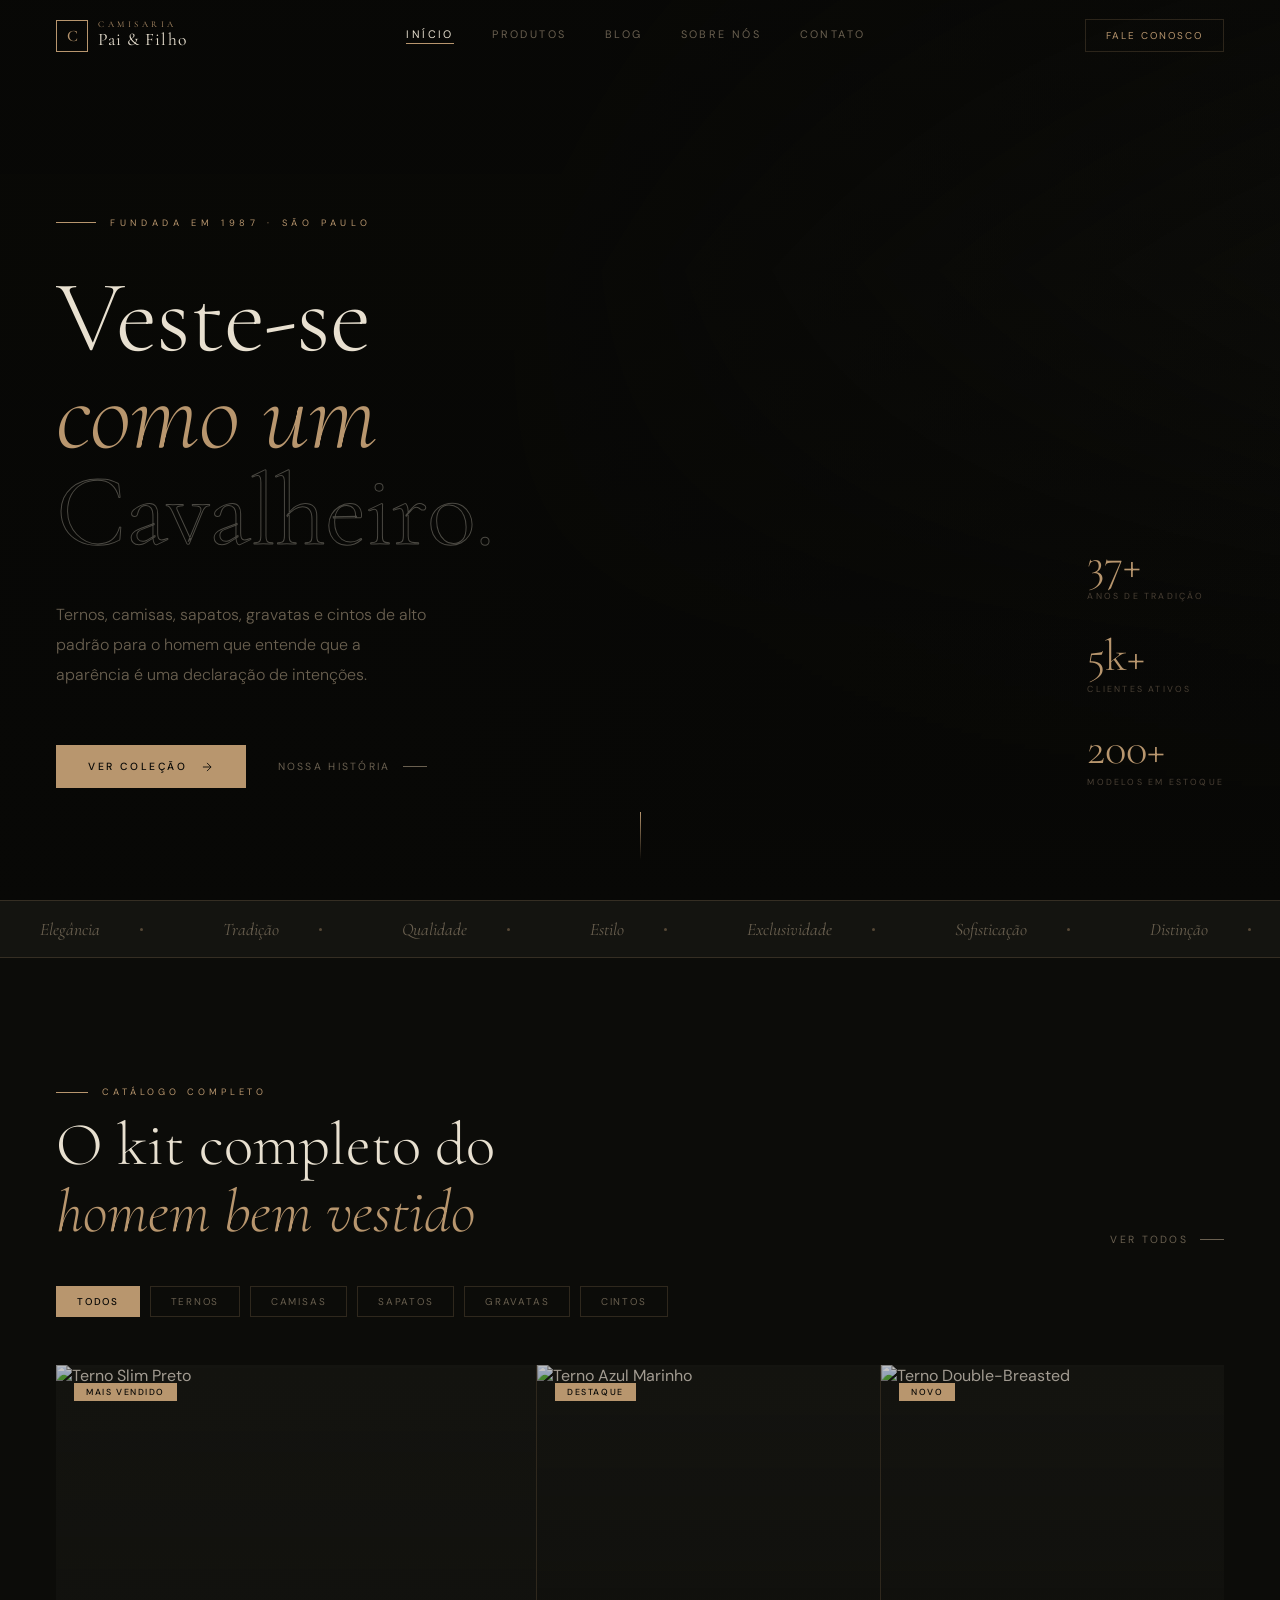
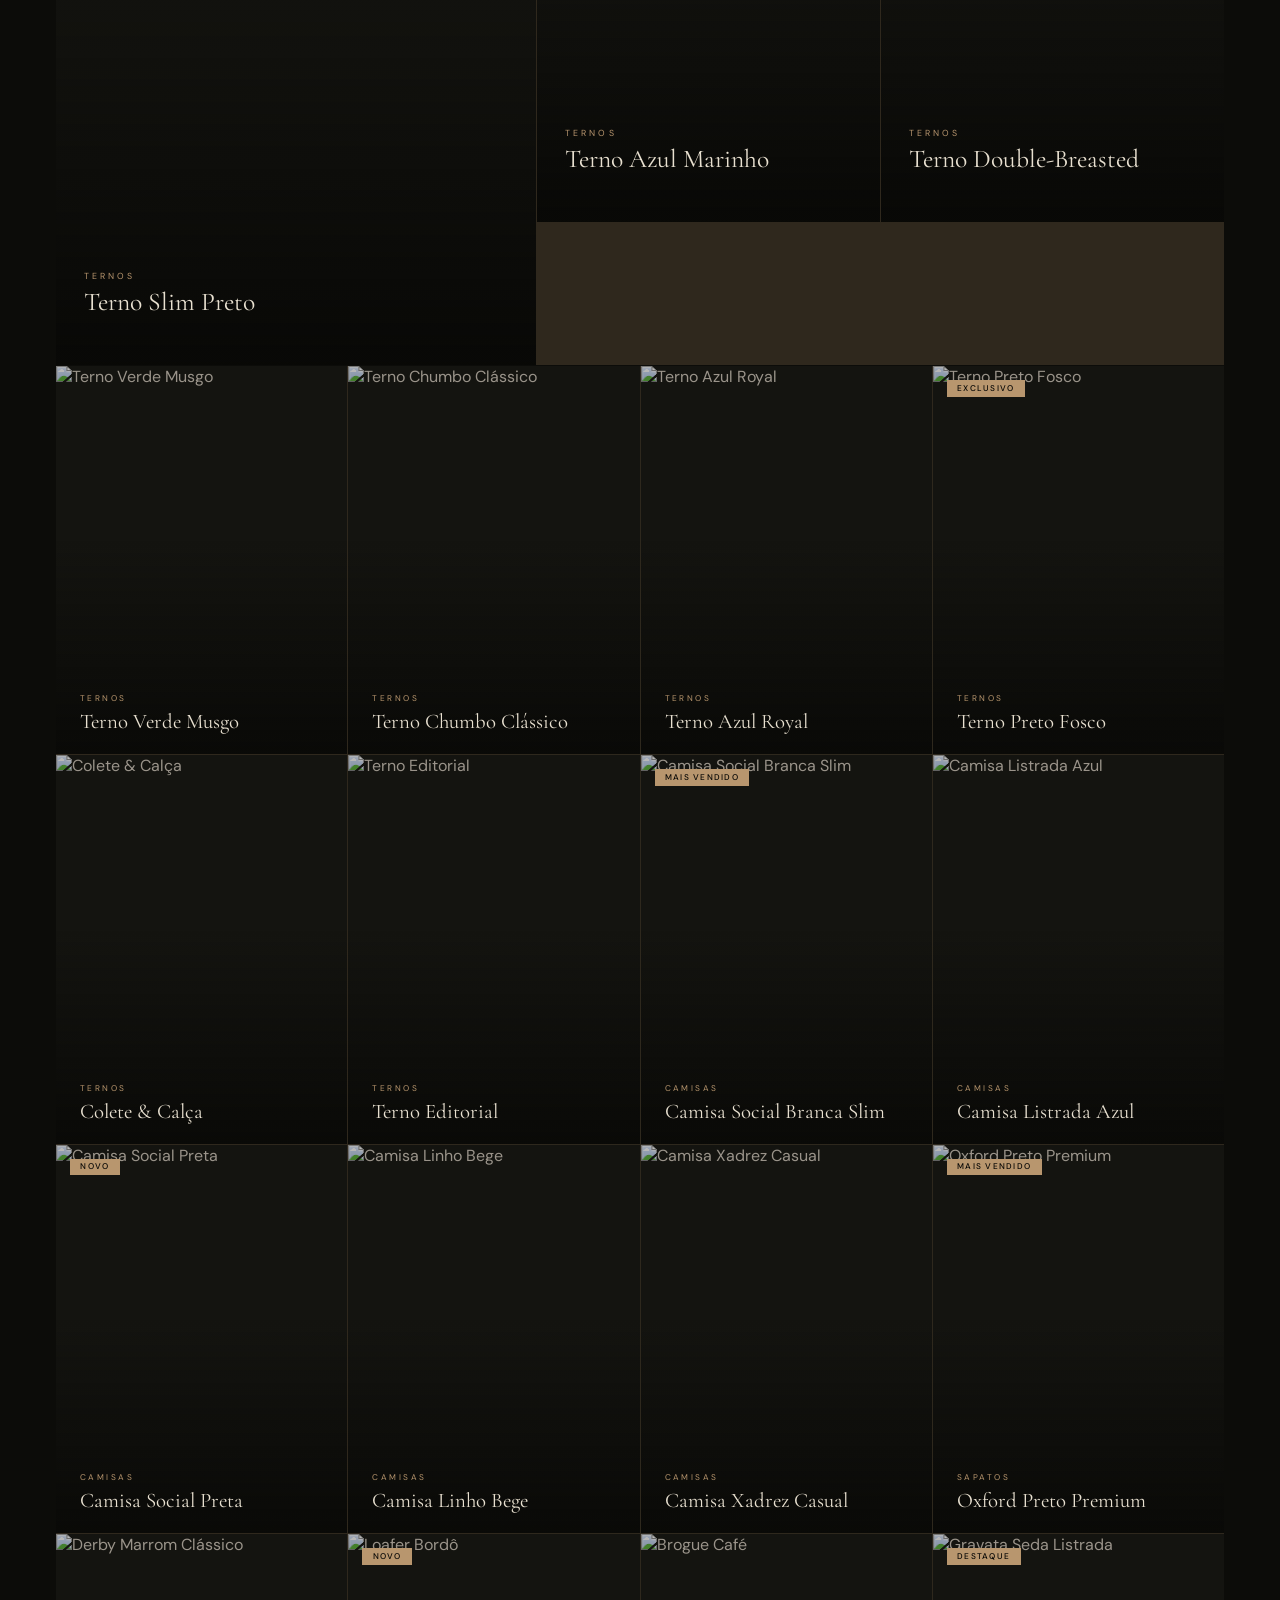
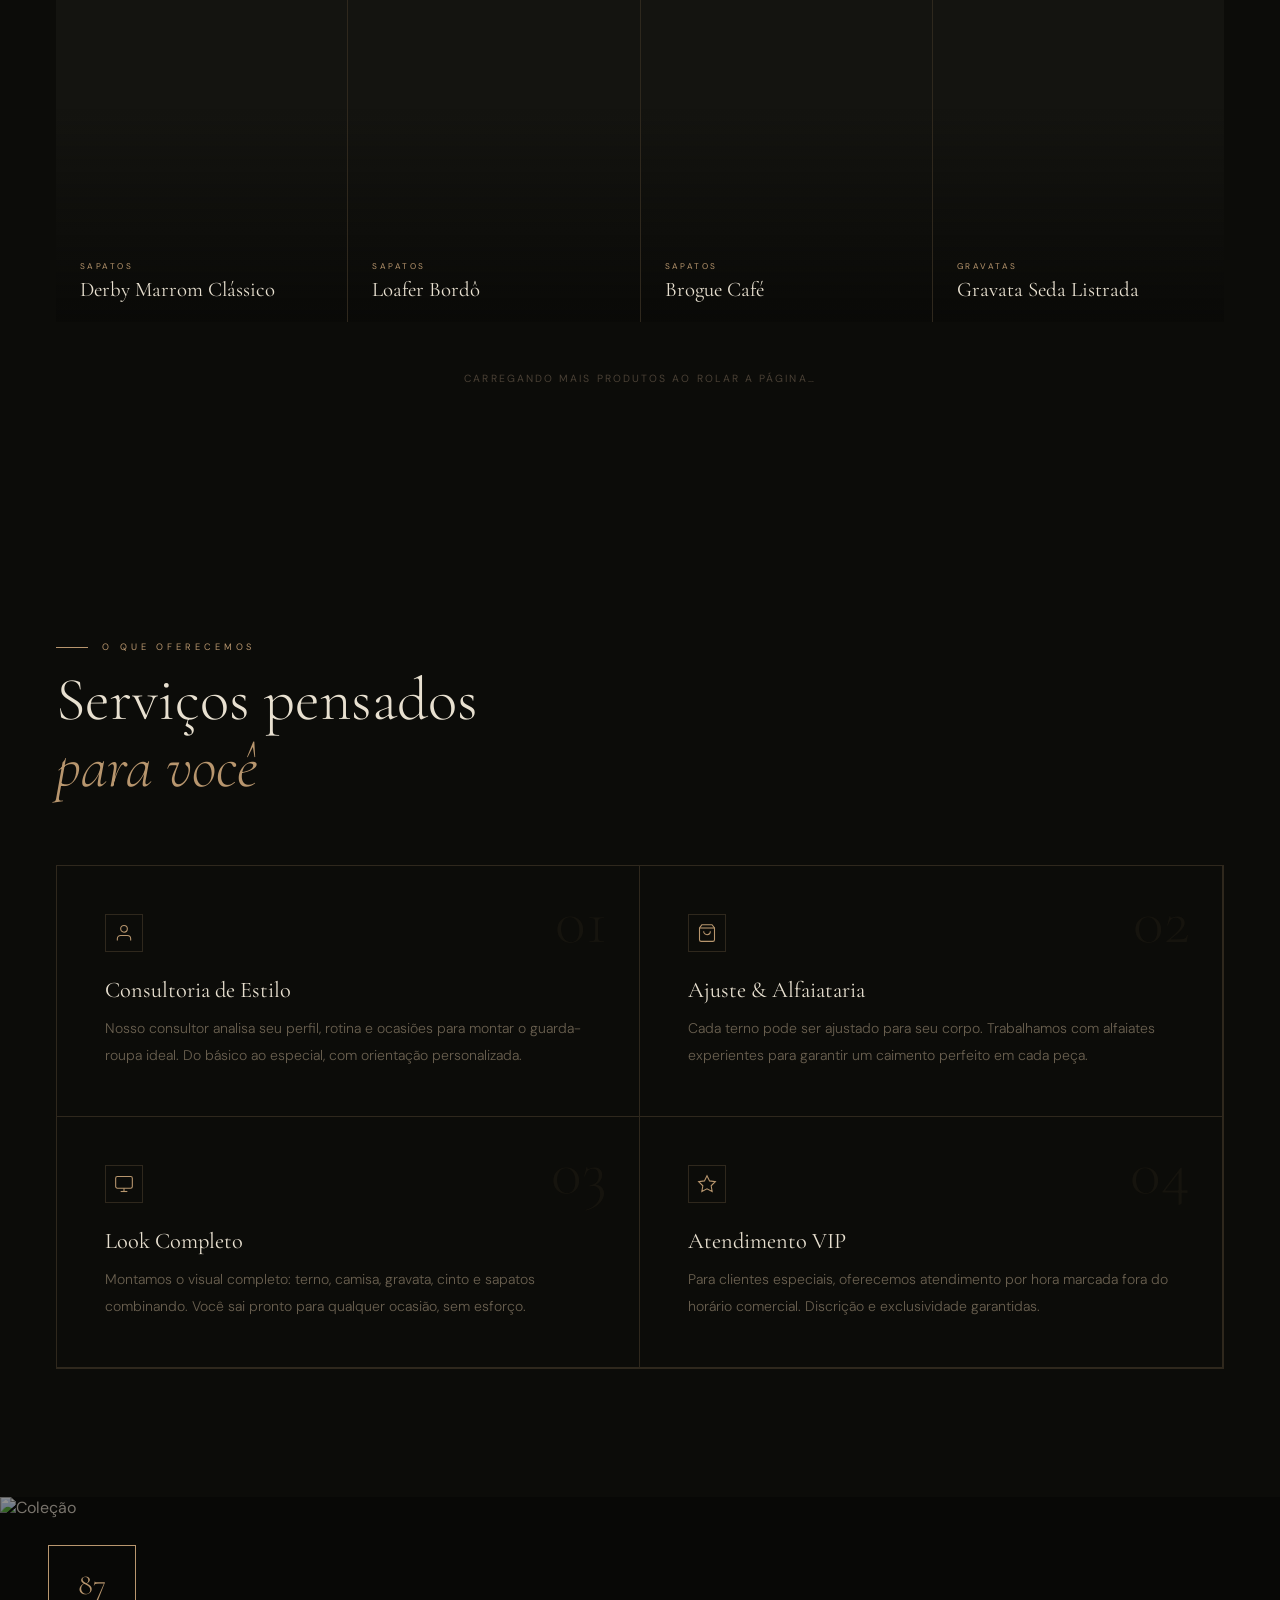
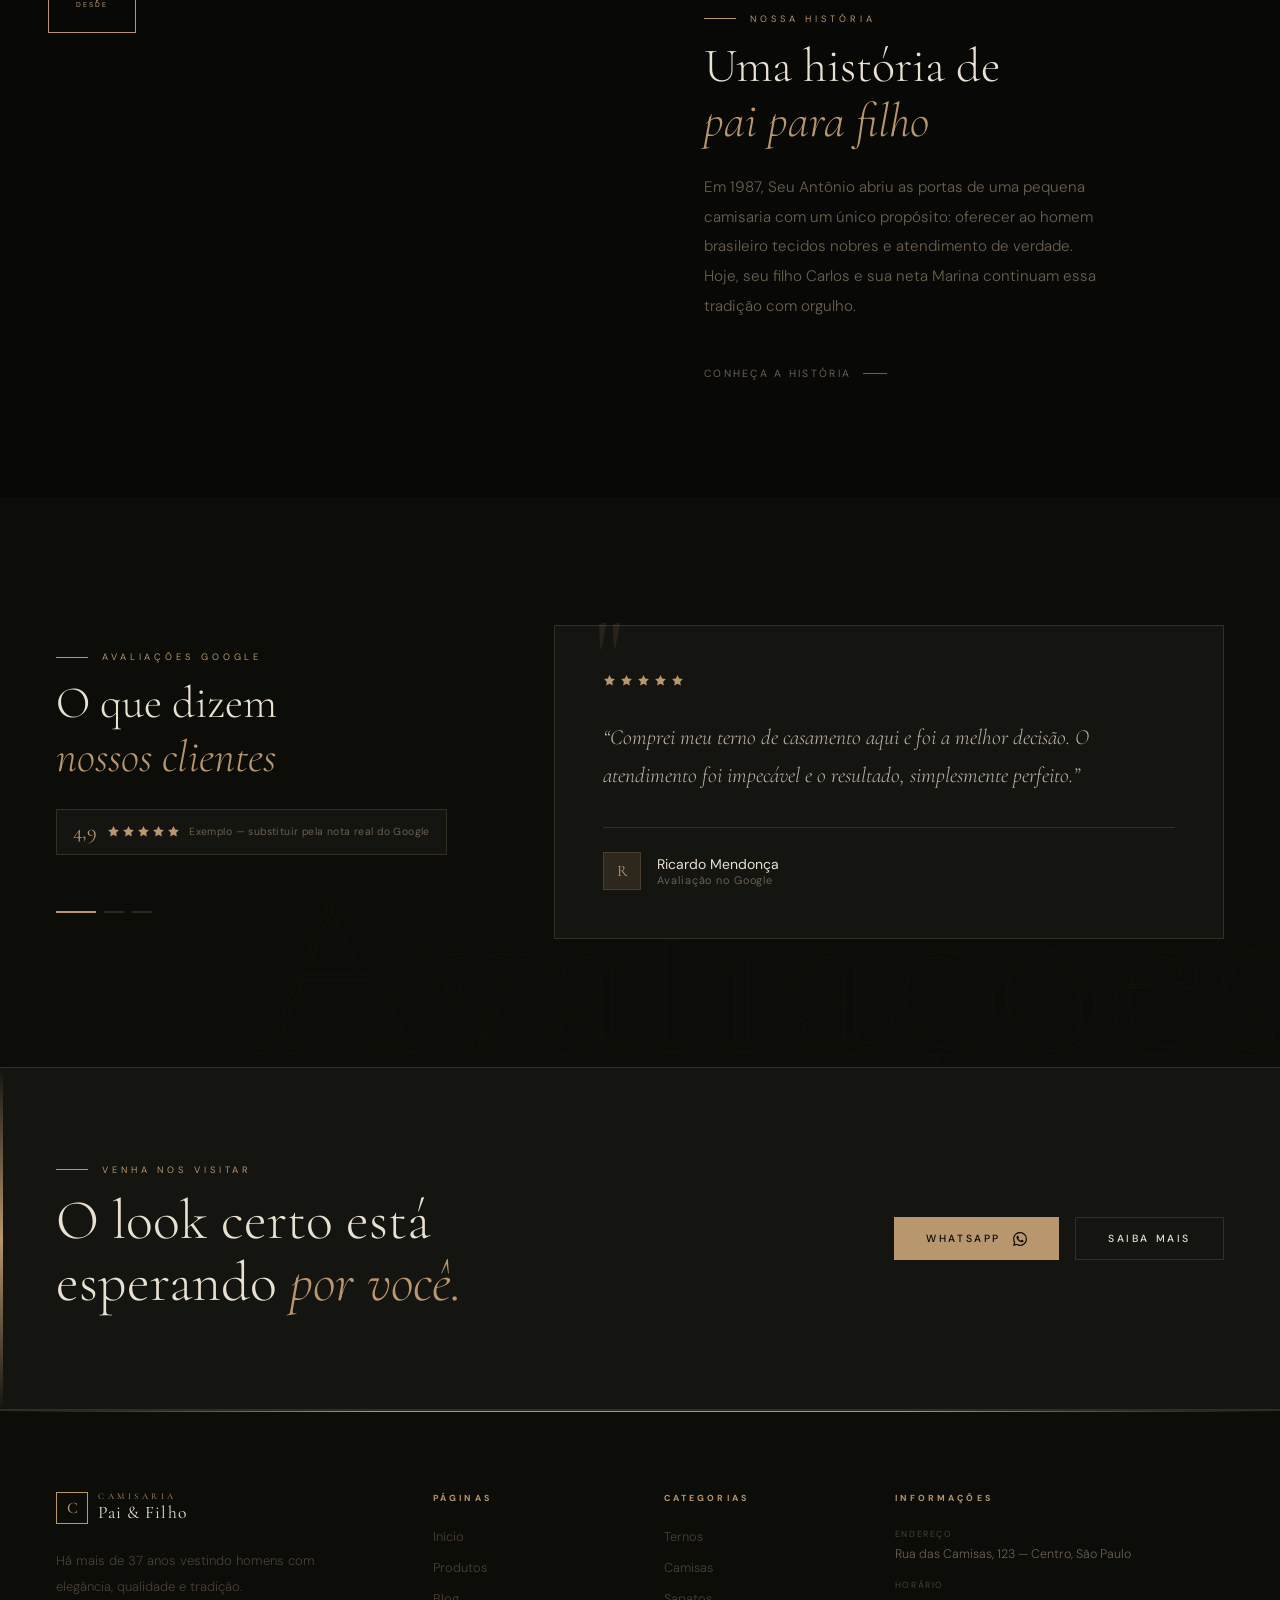
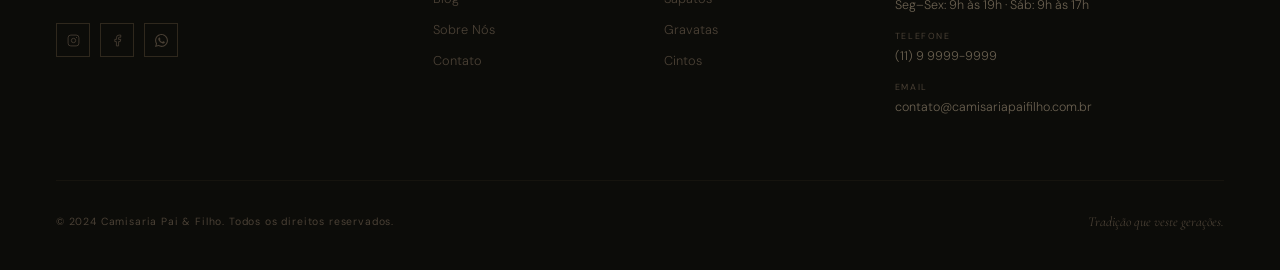
==== commit 3d09c578: "organizando a estrutura do codigo, arrumado as paginas html" ====
--- a/index.html
+++ b/index.html
@@ -4,3196 +4,287 @@
 <head>
     <meta charset="UTF-8" />
     <meta name="viewport" content="width=device-width, initial-scale=1.0" />
-    <title>Camisaria Pai & Filho</title>
+    <title>Camisaria Pai & Filho — Moda Masculina desde 1987</title>
     <link rel="preconnect" href="https://fonts.googleapis.com" />
+    <link rel="stylesheet" href="css/style.css">
     <link
-        href="https://fonts.googleapis.com/css2?family=Playfair+Display:ital,wght@0,400;0,500;0,600;0,700;1,400;1,500&family=Inter:wght@300;400;500;600&display=swap"
+        href="https://fonts.googleapis.com/css2?family=Cormorant+Garamond:ital,wght@0,300;0,400;0,500;0,600;1,300;1,400;1,500&family=DM+Sans:ital,opsz,wght@0,9..40,300;0,9..40,400;0,9..40,500;1,9..40,300&display=swap"
         rel="stylesheet" />
-    <style>
-        *,
-        *::before,
-        *::after {
-            box-sizing: border-box;
-            margin: 0;
-            padding: 0;
-        }
-
-        :root {
-            --gold: #c9a96e;
-            --gold-light: #d9b97e;
-            --cream: #f0ebe0;
-            --bg: #0a0a0a;
-            --bg2: #080808;
-            --bg3: #111;
-            --muted: #6a6050;
-            --muted2: #5a5040;
-            --muted3: #4a4038;
-            --border: rgba(201, 169, 110, 0.12);
-        }
-
-        html {
-            scroll-behavior: smooth;
-        }
-
-        body {
-            background: var(--bg);
-            color: var(--cream);
-            font-family: 'Inter', sans-serif;
-            overflow-x: hidden;
-        }
-
-        a {
-            text-decoration: none;
-            color: inherit;
-        }
-
-        button {
-            cursor: pointer;
-            border: none;
-            background: none;
-            font: inherit;
-        }
-
-        img {
-            display: block;
-        }
-
-        /* ── PAGE SYSTEM ── */
-        .page {
-            display: none;
-        }
-
-        .page.active {
-            display: block;
-        }
-
-        /* ── NAVBAR ── */
-        #navbar {
-            position: fixed;
-            top: 0;
-            left: 0;
-            right: 0;
-            z-index: 100;
-            transition: background .5s, border-color .5s, backdrop-filter .5s;
-            border-bottom: 1px solid transparent;
-        }
-
-        #navbar.scrolled {
-            background: rgba(8, 8, 8, 0.96);
-            border-color: var(--border);
-            backdrop-filter: blur(16px);
-        }
-
-        .nav-inner {
-            max-width: 1280px;
-            margin: 0 auto;
-            padding: 0 4rem;
-            height: 76px;
-            display: flex;
-            align-items: center;
-            justify-content: space-between;
-        }
-
-        @media(max-width:768px) {
-            .nav-inner {
-                padding: 0 1.5rem;
-            }
-        }
-
-        .nav-logo {
-            display: flex;
-            align-items: center;
-            gap: 12px;
-        }
-
-        .nav-logo-icon {
-            width: 36px;
-            height: 36px;
-            display: flex;
-            align-items: center;
-            justify-content: center;
-            border: 1px solid var(--gold);
-        }
-
-        .nav-logo-icon span {
-            font-family: 'Playfair Display', serif;
-            color: var(--gold);
-            font-size: 1.1rem;
-            font-weight: 700;
-        }
-
-        .nav-logo-text {
-            display: flex;
-            flex-direction: column;
-            line-height: 1;
-        }
-
-        .nav-logo-sub {
-            font-size: .55rem;
-            letter-spacing: .35em;
-            text-transform: uppercase;
-            color: var(--gold);
-        }
-
-        .nav-logo-name {
-            font-family: 'Playfair Display', serif;
-            font-size: 1.15rem;
-            font-weight: 600;
-            color: var(--cream);
-            letter-spacing: .02em;
-        }
-
-        .nav-links {
-            display: flex;
-            align-items: center;
-            gap: 2.5rem;
-        }
-
-        @media(max-width:768px) {
-            .nav-links {
-                display: none;
-            }
-        }
-
-        .nav-link {
-            font-size: .7rem;
-            letter-spacing: .18em;
-            text-transform: uppercase;
-            color: #9a9080;
-            transition: color .2s;
-            position: relative;
-            padding-bottom: 2px;
-        }
-
-        .nav-link::after {
-            content: '';
-            position: absolute;
-            bottom: -1px;
-            left: 0;
-            right: 0;
-            height: 1px;
-            background: var(--gold);
-            transform: scaleX(0);
-            transition: transform .3s;
-            transform-origin: left;
-        }
-
-        .nav-link:hover,
-        .nav-link.active {
-            color: var(--gold);
-        }
-
-        .nav-link.active::after,
-        .nav-link:hover::after {
-            transform: scaleX(1);
-        }
-
-        .nav-cta {
-            display: flex;
-            align-items: center;
-            gap: 8px;
-            padding: .6rem 1.5rem;
-            font-size: .65rem;
-            letter-spacing: .2em;
-            text-transform: uppercase;
-            border: 1px solid var(--gold);
-            color: var(--gold);
-            transition: background .3s, color .3s;
-        }
-
-        .nav-cta:hover {
-            background: var(--gold);
-            color: #0a0a0a;
-        }
-
-        @media(max-width:768px) {
-            .nav-cta {
-                display: none;
-            }
-        }
-
-        .hamburger {
-            display: none;
-            flex-direction: column;
-            gap: 5px;
-            padding: 8px;
-        }
-
-        @media(max-width:768px) {
-            .hamburger {
-                display: flex;
-            }
-        }
-
-        .hamburger span {
-            display: block;
-            height: 1px;
-            width: 24px;
-            background: var(--gold);
-            transition: transform .3s;
-            transform-origin: center;
-        }
-
-        .hamburger.open span:nth-child(1) {
-            transform: rotate(45deg) translate(4px, 4px);
-        }
-
-        .hamburger.open span:nth-child(2) {
-            transform: scaleX(0);
-        }
-
-        .hamburger.open span:nth-child(3) {
-            transform: rotate(-45deg) translate(4px, -4px);
-        }
-
-        .mobile-menu {
-            display: none;
-            overflow: hidden;
-            max-height: 0;
-            transition: max-height .5s;
-            background: rgba(8, 8, 8, 0.98);
-            border-top: 1px solid transparent;
-        }
-
-        @media(max-width:768px) {
-            .mobile-menu {
-                display: block;
-            }
-        }
-
-        .mobile-menu.open {
-            max-height: 400px;
-            border-color: rgba(201, 169, 110, 0.1);
-        }
-
-        .mobile-menu-inner {
-            padding: 2rem 1.5rem;
-            display: flex;
-            flex-direction: column;
-            gap: 1.5rem;
-        }
-
-        .mobile-link {
-            font-size: .8rem;
-            letter-spacing: .2em;
-            text-transform: uppercase;
-            color: #9a9080;
-        }
-
-        .mobile-link.active {
-            color: var(--gold);
-        }
-
-        .mobile-cta {
-            text-align: center;
-            padding: .75rem;
-            font-size: .7rem;
-            letter-spacing: .2em;
-            text-transform: uppercase;
-            border: 1px solid var(--gold);
-            color: var(--gold);
-            margin-top: .5rem;
-        }
-
-        /* ── SHARED ── */
-        .container {
-            max-width: 1280px;
-            margin: 0 auto;
-            padding: 0 4rem;
-        }
-
-        @media(max-width:768px) {
-            .container {
-                padding: 0 1.5rem;
-            }
-        }
-
-        .eyebrow {
-            display: flex;
-            align-items: center;
-            gap: 12px;
-            margin-bottom: 1rem;
-        }
-
-        .eyebrow-line {
-            height: 1px;
-            width: 40px;
-            background: var(--gold);
-            flex-shrink: 0;
-        }
-
-        .eyebrow-text {
-            font-size: .6rem;
-            letter-spacing: .35em;
-            text-transform: uppercase;
-            color: var(--gold);
-        }
-
-        .serif {
-            font-family: 'Playfair Display', serif;
-        }
-
-        .gold {
-            color: var(--gold);
-        }
-
-        .italic {
-            font-style: italic;
-        }
-
-        /* ── HOME HERO ── */
-        .hero {
-            position: relative;
-            min-height: 100vh;
-            display: flex;
-            align-items: flex-end;
-            overflow: hidden;
-            background: var(--bg2);
-        }
-
-        .hero-bg {
-            position: absolute;
-            inset: 0;
-            overflow: hidden;
-        }
-
-        .hero-bg img {
-            position: absolute;
-            inset: 0;
-            width: 100%;
-            height: 100%;
-            object-fit: cover;
-            opacity: .28;
-            transform: scale(1.08);
-            transition: transform .7s ease-out;
-        }
-
-        .hero-overlay1 {
-            position: absolute;
-            inset: 0;
-            background: linear-gradient(to bottom, rgba(8, 8, 8, .3) 0%, rgba(8, 8, 8, .15) 30%, rgba(8, 8, 8, .75) 70%, #080808 100%);
-        }
-
-        .hero-overlay2 {
-            position: absolute;
-            inset: 0;
-            background: linear-gradient(to right, rgba(8, 8, 8, .85) 40%, transparent 100%);
-        }
-
-        .hero-deco {
-            position: absolute;
-            right: 0;
-            top: 0;
-            bottom: 0;
-            display: flex;
-            align-items: center;
-            justify-content: center;
-            padding-right: 3rem;
-            pointer-events: none;
-            user-select: none;
-            font-family: 'Playfair Display', serif;
-            font-size: clamp(18rem, 30vw, 36rem);
-            color: transparent;
-            -webkit-text-stroke: 1px rgba(201, 169, 110, 0.07);
-            line-height: 1;
-        }
-
-        .hero-content {
-            position: relative;
-            z-index: 10;
-            width: 100%;
-            padding: 10rem 4rem 7rem;
-        }
-
-        @media(max-width:768px) {
-            .hero-content {
-                padding: 8rem 1.5rem 5rem;
-            }
-        }
-
-        .hero-eyebrow {
-            display: flex;
-            align-items: center;
-            gap: 16px;
-            margin-bottom: 2rem;
-        }
-
-        .hero-eyebrow-line {
-            height: 1px;
-            width: 56px;
-            background: var(--gold);
-        }
-
-        .hero-eyebrow-text {
-            font-size: .6rem;
-            letter-spacing: .4em;
-            text-transform: uppercase;
-            color: var(--gold);
-        }
-
-        .hero-h1 {
-            font-family: 'Playfair Display', serif;
-            font-size: clamp(3rem, 7vw, 6.5rem);
-            font-weight: 500;
-            line-height: 1;
-            color: var(--cream);
-            letter-spacing: -.02em;
-            margin-bottom: 2rem;
-            max-width: 750px;
-        }
-
-        .hero-sub {
-            font-size: 1rem;
-            line-height: 1.85;
-            color: var(--muted);
-            font-weight: 300;
-            max-width: 440px;
-            margin-bottom: 3rem;
-        }
-
-        .hero-ctas {
-            display: flex;
-            flex-wrap: wrap;
-            align-items: center;
-            gap: 1.5rem;
-            margin-bottom: 5rem;
-        }
-
-        .btn-primary {
-            display: inline-flex;
-            align-items: center;
-            gap: .75rem;
-            padding: 1rem 2.25rem;
-            font-size: .7rem;
-            letter-spacing: .22em;
-            text-transform: uppercase;
-            font-weight: 600;
-            background: var(--gold);
-            color: #0a0a0a;
-            transition: background .3s;
-        }
-
-        .btn-primary:hover {
-            background: var(--gold-light);
-        }
-
-        .btn-ghost {
-            display: inline-flex;
-            align-items: center;
-            gap: .5rem;
-            font-size: .7rem;
-            letter-spacing: .2em;
-            text-transform: uppercase;
-            color: var(--muted);
-            transition: color .2s;
-        }
-
-        .btn-ghost:hover {
-            color: var(--gold);
-        }
-
-        .btn-ghost span {
-            display: inline-block;
-            width: 24px;
-            height: 1px;
-            background: currentColor;
-        }
-
-        .hero-stats {
-            display: flex;
-            flex-wrap: wrap;
-            gap: 3rem;
-        }
-
-        .hero-stat-num {
-            font-family: 'Playfair Display', serif;
-            font-size: 2.2rem;
-            color: var(--gold);
-            font-weight: 500;
-            line-height: 1;
-        }
-
-        .hero-stat-label {
-            font-size: .6rem;
-            color: #5a5040;
-            letter-spacing: .2em;
-            text-transform: uppercase;
-            margin-top: 4px;
-        }
-
-        /* ── MARQUEE ── */
-        .marquee-strip {
-            overflow: hidden;
-            padding: 1.25rem 0;
-            background: var(--gold);
-        }
-
-        .marquee-track {
-            display: flex;
-            gap: 3rem;
-            white-space: nowrap;
-            animation: marquee 28s linear infinite;
-        }
-
-        .marquee-item {
-            display: flex;
-            align-items: center;
-            gap: 3rem;
-            shrink: 0;
-            font-family: 'Playfair Display', serif;
-            font-style: italic;
-            font-size: 1rem;
-            color: #0a0a0a;
-        }
-
-        .marquee-dot {
-            display: inline-block;
-            width: 4px;
-            height: 4px;
-            border-radius: 50%;
-            background: rgba(10, 10, 10, 0.4);
-        }
-
-        @keyframes marquee {
-            from {
-                transform: translateX(0);
-            }
-
-            to {
-                transform: translateX(-33.33%);
-            }
-        }
-
-        /* ── FEATURED SUITS ── */
-        .featured {
-            padding: 7rem 0;
-            background: #0a0a0a;
-        }
-
-        .featured-header {
-            display: grid;
-            grid-template-columns: 1fr 1fr;
-            gap: 2rem;
-            align-items: flex-end;
-            margin-bottom: 4rem;
-        }
-
-        @media(max-width:768px) {
-            .featured-header {
-                grid-template-columns: 1fr;
-            }
-        }
-
-        .featured-header-right {
-            display: flex;
-            justify-content: flex-end;
-        }
-
-        @media(max-width:768px) {
-            .featured-header-right {
-                justify-content: flex-start;
-            }
-        }
-
-        .featured-h2 {
-            font-family: 'Playfair Display', serif;
-            font-size: clamp(2rem, 4vw, 3.2rem);
-            font-weight: 500;
-            color: var(--cream);
-            line-height: 1.15;
-        }
-
-        .featured-grid {
-            display: grid;
-            grid-template-columns: repeat(3, 1fr);
-            gap: 1rem;
-        }
-
-        @media(max-width:768px) {
-            .featured-grid {
-                grid-template-columns: 1fr;
-            }
-        }
-
-        .suit-card {
-            position: relative;
-            overflow: hidden;
-            display: block;
-            background: #111;
-            text-decoration: none;
-        }
-
-        .suit-card-img-wrap {
-            position: relative;
-            aspect-ratio: 3/4;
-            overflow: hidden;
-        }
-
-        .suit-card img {
-            width: 100%;
-            height: 100%;
-            object-fit: cover;
-            object-position: top;
-            transition: transform .7s;
-            opacity: .8;
-        }
-
-        .suit-card:hover img {
-            transform: scale(1.05);
-        }
-
-        .suit-card-overlay {
-            position: absolute;
-            inset: 0;
-            background: linear-gradient(to top, rgba(10, 10, 10, .9) 0%, rgba(10, 10, 10, .2) 50%, transparent 100%);
-        }
-
-        .suit-card-tag {
-            position: absolute;
-            top: 20px;
-            left: 20px;
-            padding: .25rem .75rem;
-            font-size: .65rem;
-            letter-spacing: .15em;
-            text-transform: uppercase;
-            font-weight: 600;
-            background: var(--gold);
-            color: #0a0a0a;
-        }
-
-        .suit-card-info {
-            position: absolute;
-            bottom: 0;
-            left: 0;
-            right: 0;
-            padding: 1.5rem;
-            transform: translateY(8px);
-            transition: transform .3s;
-        }
-
-        .suit-card:hover .suit-card-info {
-            transform: translateY(0);
-        }
-
-        .suit-card-sub {
-            font-size: .55rem;
-            color: var(--gold);
-            letter-spacing: .3em;
-            text-transform: uppercase;
-            display: block;
-            margin-bottom: 4px;
-        }
-
-        .suit-card-name {
-            font-family: 'Playfair Display', serif;
-            font-size: 1.4rem;
-            color: var(--cream);
-            font-weight: 500;
-        }
-
-        .suit-card-link {
-            display: flex;
-            align-items: center;
-            gap: .5rem;
-            margin-top: .75rem;
-            opacity: 0;
-            transition: opacity .3s;
-            font-size: .65rem;
-            color: var(--gold);
-            letter-spacing: .2em;
-            text-transform: uppercase;
-        }
-
-        .suit-card:hover .suit-card-link {
-            opacity: 1;
-        }
-
-        /* ── SERVICES ── */
-        .services {
-            padding: 7rem 0;
-            background: var(--bg2);
-            position: relative;
-        }
-
-        .services-deco {
-            position: absolute;
-            right: 2rem;
-            top: 50%;
-            transform: translateY(-50%);
-            font-size: .55rem;
-            letter-spacing: .4em;
-            text-transform: uppercase;
-            color: rgba(201, 169, 110, 0.12);
-            writing-mode: vertical-rl;
-            user-select: none;
-            pointer-events: none;
-        }
-
-        @media(max-width:768px) {
-            .services-deco {
-                display: none;
-            }
-        }
-
-        .services-h2 {
-            font-family: 'Playfair Display', serif;
-            font-size: clamp(2rem, 4vw, 3rem);
-            font-weight: 500;
-            color: var(--cream);
-            line-height: 1.2;
-            max-width: 500px;
-            margin-bottom: 5rem;
-        }
-
-        .services-grid {
-            display: grid;
-            grid-template-columns: 1fr 1fr;
-            gap: 1px;
-            background: rgba(201, 169, 110, 0.08);
-        }
-
-        @media(max-width:768px) {
-            .services-grid {
-                grid-template-columns: 1fr;
-            }
-        }
-
-        .service-card {
-            padding: 2.5rem 3.5rem;
-            background: var(--bg2);
-            transition: background .3s;
-            position: relative;
-            overflow: hidden;
-        }
-
-        .service-card:hover {
-            background: #0d0d0a;
-        }
-
-        .service-card-num-bg {
-            position: absolute;
-            top: 24px;
-            right: 32px;
-            font-family: 'Playfair Display', serif;
-            font-size: 6rem;
-            color: rgba(201, 169, 110, 0.04);
-            line-height: 1;
-            font-weight: 700;
-            pointer-events: none;
-        }
-
-        .service-icon {
-            width: 40px;
-            height: 40px;
-            display: flex;
-            align-items: center;
-            justify-content: center;
-            border: 1px solid rgba(201, 169, 110, 0.2);
-            color: var(--gold);
-            margin-bottom: 1rem;
-        }
-
-        .service-num-label {
-            font-size: .6rem;
-            color: var(--gold);
-            letter-spacing: .3em;
-            text-transform: uppercase;
-        }
-
-        .service-header {
-            display: flex;
-            align-items: center;
-            gap: 1rem;
-            margin-bottom: 1.5rem;
-        }
-
-        .service-title {
-            font-family: 'Playfair Display', serif;
-            font-size: 1.35rem;
-            color: var(--cream);
-            font-weight: 500;
-            margin-bottom: .75rem;
-        }
-
-        .service-desc {
-            font-size: .875rem;
-            color: var(--muted);
-            line-height: 1.85;
-            font-weight: 300;
-        }
-
-        /* ── STORY TEASER ── */
-        .story {
-            background: #0a0a0a;
-        }
-
-        .story-grid {
-            display: grid;
-            grid-template-columns: 1fr 1fr;
-        }
-
-        @media(max-width:768px) {
-            .story-grid {
-                grid-template-columns: 1fr;
-            }
-        }
-
-        .story-img {
-            position: relative;
-            overflow: hidden;
-            min-height: 520px;
-        }
-
-        .story-img img {
-            position: absolute;
-            inset: 0;
-            width: 100%;
-            height: 100%;
-            object-fit: cover;
-            opacity: .7;
-        }
-
-        .story-img-overlay {
-            position: absolute;
-            inset: 0;
-            background: linear-gradient(to right, transparent 60%, #0a0a0a 100%);
-        }
-
-        .story-year-badge {
-            position: absolute;
-            top: 48px;
-            left: 48px;
-            width: 96px;
-            height: 96px;
-            border: 1px solid var(--gold);
-            display: flex;
-            flex-direction: column;
-            align-items: center;
-            justify-content: center;
-        }
-
-        .story-year-num {
-            font-family: 'Playfair Display', serif;
-            font-size: 1.8rem;
-            color: var(--gold);
-            font-weight: 500;
-            line-height: 1;
-        }
-
-        .story-year-label {
-            font-size: .5rem;
-            color: var(--gold);
-            letter-spacing: .2em;
-            text-transform: uppercase;
-        }
-
-        .story-content {
-            display: flex;
-            flex-direction: column;
-            justify-content: center;
-            padding: 5rem 3rem;
-        }
-
-        @media(max-width:768px) {
-            .story-content {
-                padding: 3rem 1.5rem;
-            }
-        }
-
-        .story-h2 {
-            font-family: 'Playfair Display', serif;
-            font-size: clamp(1.8rem, 3vw, 2.8rem);
-            font-weight: 500;
-            color: var(--cream);
-            line-height: 1.2;
-            margin-bottom: 1.25rem;
-        }
-
-        .story-p {
-            font-size: .9rem;
-            color: var(--muted);
-            line-height: 1.9;
-            font-weight: 300;
-            max-width: 420px;
-            margin-bottom: 2rem;
-        }
-
-        .link-arrow {
-            display: flex;
-            align-items: center;
-            gap: .75rem;
-            font-size: .7rem;
-            letter-spacing: .2em;
-            text-transform: uppercase;
-            color: var(--gold);
-            transition: color .2s;
-        }
-
-        .link-arrow:hover {
-            color: var(--gold-light);
-        }
-
-        /* ── TESTIMONIALS ── */
-        .testimonials {
-            padding: 7rem 0;
-            background: var(--bg2);
-            position: relative;
-            overflow: hidden;
-        }
-
-        .testimonials-bg {
-            position: absolute;
-            inset: 0;
-            opacity: .03;
-            background-image: repeating-linear-gradient(0deg, #c9a96e 0, #c9a96e 1px, transparent 1px, transparent 80px), repeating-linear-gradient(90deg, #c9a96e 0, #c9a96e 1px, transparent 1px, transparent 80px);
-        }
-
-        .testimonials-grid {
-            display: grid;
-            grid-template-columns: 1fr 2fr;
-            gap: 4rem;
-            align-items: center;
-        }
-
-        @media(max-width:768px) {
-            .testimonials-grid {
-                grid-template-columns: 1fr;
-                gap: 2rem;
-            }
-        }
-
-        .testimonials-h2 {
-            font-family: 'Playfair Display', serif;
-            font-size: clamp(1.8rem, 3vw, 2.6rem);
-            font-weight: 500;
-            color: var(--cream);
-            line-height: 1.2;
-            margin-bottom: 2.5rem;
-        }
-
-        .testimonial-dots {
-            display: flex;
-            gap: .5rem;
-        }
-
-        .testimonial-dot {
-            height: 2px;
-            background: rgba(201, 169, 110, 0.25);
-            transition: width .3s, background .3s;
-            cursor: pointer;
-            border: none;
-        }
-
-        .testimonial-dot.active {
-            background: var(--gold);
-        }
-
-        .testimonial-card {
-            position: relative;
-            padding: 2.5rem 3.5rem;
-            border: 1px solid rgba(201, 169, 110, 0.12);
-        }
-
-        .testimonial-quote-mark {
-            position: absolute;
-            top: -20px;
-            left: 40px;
-            font-family: 'Playfair Display', serif;
-            font-size: 7rem;
-            color: var(--gold);
-            line-height: 1;
-            opacity: .15;
-        }
-
-        .testimonial-stars {
-            display: flex;
-            gap: 4px;
-            margin-bottom: 2rem;
-        }
-
-        .testimonial-text {
-            font-family: 'Playfair Display', serif;
-            font-style: italic;
-            font-size: 1.3rem;
-            color: #c8bfac;
-            line-height: 1.7;
-            margin-bottom: 2rem;
-            animation: fadeIn .5s ease;
-        }
-
-        .testimonial-author {
-            display: flex;
-            align-items: center;
-            gap: 1rem;
-            padding-top: 1.5rem;
-            border-top: 1px solid rgba(201, 169, 110, 0.1);
-        }
-
-        .testimonial-avatar {
-            width: 40px;
-            height: 40px;
-            display: flex;
-            align-items: center;
-            justify-content: center;
-            background: rgba(201, 169, 110, 0.1);
-            border: 1px solid rgba(201, 169, 110, 0.2);
-            font-family: 'Playfair Display', serif;
-            color: var(--gold);
-            font-weight: 700;
-        }
-
-        .testimonial-name {
-            font-size: .875rem;
-            color: var(--cream);
-            font-weight: 500;
-        }
-
-        .testimonial-role {
-            font-size: .7rem;
-            color: var(--muted);
-            letter-spacing: .1em;
-        }
-
-        @keyframes fadeIn {
-            from {
-                opacity: 0;
-                transform: translateY(8px);
-            }
-
-            to {
-                opacity: 1;
-                transform: translateY(0);
-            }
-        }
-
-        /* ── CTA BANNER ── */
-        .cta-banner {
-            background: #0a0a0a;
-            padding-top: 1px;
-        }
-
-        .cta-banner-inner {
-            margin: 0 4rem 0;
-            overflow: hidden;
-            position: relative;
-            display: flex;
-            flex-wrap: wrap;
-            align-items: center;
-            justify-content: space-between;
-            gap: 2.5rem;
-            padding: 4rem 3rem;
-            background: linear-gradient(135deg, #161208 0%, #1a1508 50%, #0e0e0a 100%);
-            border: 1px solid rgba(201, 169, 110, 0.2);
-        }
-
-        @media(max-width:768px) {
-            .cta-banner-inner {
-                margin: 0 1.5rem;
-                padding: 2.5rem 1.5rem;
-            }
-        }
-
-        .cta-banner-img {
-            position: absolute;
-            inset: 0;
-            width: 100%;
-            height: 100%;
-            object-fit: cover;
-            opacity: .05;
-        }
-
-        .cta-banner-accent {
-            position: absolute;
-            left: -80px;
-            top: 0;
-            bottom: 0;
-            width: 160px;
-            background: var(--gold);
-            opacity: .1;
-            transform: skewX(-15deg);
-        }
-
-        .cta-banner-text {
-            position: relative;
-            z-index: 1;
-        }
-
-        .cta-banner-eyebrow {
-            font-size: .6rem;
-            letter-spacing: .35em;
-            text-transform: uppercase;
-            color: var(--gold);
-            margin-bottom: .75rem;
-        }
-
-        .cta-banner-h2 {
-            font-family: 'Playfair Display', serif;
-            font-size: clamp(1.8rem, 4vw, 3rem);
-            color: var(--cream);
-            font-weight: 500;
-            line-height: 1.15;
-        }
-
-        .cta-banner-btns {
-            display: flex;
-            flex-wrap: wrap;
-            gap: 1rem;
-            position: relative;
-            z-index: 1;
-        }
-
-        .btn-wa {
-            display: inline-flex;
-            align-items: center;
-            gap: .75rem;
-            padding: 1rem 2rem;
-            font-size: .7rem;
-            letter-spacing: .2em;
-            text-transform: uppercase;
-            font-weight: 600;
-            background: var(--gold);
-            color: #0a0a0a;
-            transition: background .3s;
-        }
-
-        .btn-wa:hover {
-            background: var(--gold-light);
-        }
-
-        .btn-outline {
-            display: inline-flex;
-            align-items: center;
-            gap: .75rem;
-            padding: 1rem 2rem;
-            font-size: .7rem;
-            letter-spacing: .2em;
-            text-transform: uppercase;
-            border: 1px solid rgba(240, 235, 224, 0.2);
-            color: var(--cream);
-            transition: border-color .3s;
-        }
-
-        .btn-outline:hover {
-            border-color: var(--gold);
-        }
-
-        .cta-spacer {
-            height: 80px;
-            background: #0a0a0a;
-        }
-
-        /* ── TERNOS PAGE ── */
-        .page-hero {
-            position: relative;
-            overflow: hidden;
-            min-height: 55vh;
-            display: flex;
-            align-items: flex-end;
-            background: var(--bg2);
-        }
-
-        .page-hero-bg {
-            position: absolute;
-            inset: 0;
-        }
-
-        .page-hero-bg img {
-            width: 100%;
-            height: 100%;
-            object-fit: cover;
-            opacity: .22;
-        }
-
-        .page-hero-overlay {
-            position: absolute;
-            inset: 0;
-            background: linear-gradient(to bottom, rgba(8, 8, 8, .5) 0%, #080808 100%);
-        }
-
-        .page-hero-deco {
-            position: absolute;
-            right: 0;
-            bottom: 0;
-            pointer-events: none;
-            user-select: none;
-            font-family: 'Playfair Display', serif;
-            font-size: clamp(12rem, 25vw, 28rem);
-            color: transparent;
-            -webkit-text-stroke: 1px rgba(201, 169, 110, 0.06);
-            line-height: .85;
-        }
-
-        .page-hero-content {
-            position: relative;
-            z-index: 10;
-            padding: 10rem 4rem 5rem;
-            width: 100%;
-            max-width: 1280px;
-        }
-
-        @media(max-width:768px) {
-            .page-hero-content {
-                padding: 8rem 1.5rem 3rem;
-            }
-        }
-
-        .page-hero-h1 {
-            font-family: 'Playfair Display', serif;
-            font-size: clamp(2.5rem, 6vw, 5rem);
-            font-weight: 500;
-            color: var(--cream);
-            line-height: 1.05;
-            max-width: 600px;
-        }
-
-        .page-hero-sub {
-            font-size: .95rem;
-            color: var(--muted);
-            line-height: 1.85;
-            font-weight: 300;
-            max-width: 480px;
-            margin-top: 1rem;
-        }
-
-        /* filter bar */
-        .filter-bar {
-            position: sticky;
-            top: 76px;
-            z-index: 30;
-            padding: 1rem 4rem;
-            background: rgba(8, 8, 8, 0.97);
-            border-bottom: 1px solid rgba(201, 169, 110, 0.1);
-            backdrop-filter: blur(12px);
-        }
-
-        @media(max-width:768px) {
-            .filter-bar {
-                padding: 1rem 1.5rem;
-            }
-        }
-
-        .filter-inner {
-            max-width: 1280px;
-            margin: 0 auto;
-            display: flex;
-            flex-wrap: wrap;
-            align-items: center;
-            justify-content: space-between;
-            gap: 1rem;
-        }
-
-        .filter-btns {
-            display: flex;
-            flex-wrap: wrap;
-            gap: .5rem;
-        }
-
-        .filter-btn {
-            padding: .4rem 1rem;
-            font-size: .65rem;
-            letter-spacing: .15em;
-            text-transform: uppercase;
-            border: 1px solid rgba(201, 169, 110, 0.15);
-            color: var(--muted);
-            background: transparent;
-            transition: all .2s;
-        }
-
-        .filter-btn.active,
-        .filter-btn:hover {
-            background: var(--gold);
-            color: #0a0a0a;
-            border-color: var(--gold);
-            font-weight: 600;
-        }
-
-        .filter-right {
-            display: flex;
-            align-items: center;
-            gap: 1rem;
-        }
-
-        .filter-count {
-            font-size: .7rem;
-            color: #4a4038;
-            letter-spacing: .1em;
-        }
-
-        .view-btns {
-            display: flex;
-            gap: 4px;
-        }
-
-        .view-btn {
-            width: 32px;
-            height: 32px;
-            display: flex;
-            align-items: center;
-            justify-content: center;
-            border: 1px solid rgba(201, 169, 110, 0.15);
-            color: #4a4038;
-            transition: all .2s;
-        }
-
-        .view-btn.active {
-            border-color: var(--gold);
-            color: var(--gold);
-        }
-
-        /* products */
-        .products-section {
-            padding: 4rem 4rem;
-            max-width: 1280px;
-            margin: 0 auto;
-        }
-
-        @media(max-width:768px) {
-            .products-section {
-                padding: 2rem 1.5rem;
-            }
-        }
-
-        .products-grid {
-            display: grid;
-            grid-template-columns: repeat(3, 1fr);
-            gap: 1.25rem;
-        }
-
-        @media(max-width:1024px) {
-            .products-grid {
-                grid-template-columns: repeat(2, 1fr);
-            }
-        }
-
-        @media(max-width:600px) {
-            .products-grid {
-                grid-template-columns: 1fr;
-            }
-        }
-
-        .products-list {
-            display: flex;
-            flex-direction: column;
-        }
-
-        .products-list .suit-item {
-            display: flex;
-            gap: 1.5rem;
-            padding: 1.5rem 0;
-            border-bottom: 1px solid rgba(201, 169, 110, 0.08);
-            cursor: pointer;
-            transition: padding-left .2s;
-        }
-
-        .products-list .suit-item:hover {
-            padding-left: .75rem;
-        }
-
-        .suit-item-thumb {
-            width: 96px;
-            height: 128px;
-            flex-shrink: 0;
-            overflow: hidden;
-        }
-
-        .suit-item-thumb img {
-            width: 100%;
-            height: 100%;
-            object-fit: cover;
-            object-position: top;
-            transition: transform .5s;
-            opacity: .85;
-        }
-
-        .suit-item:hover .suit-item-thumb img {
-            transform: scale(1.05);
-        }
-
-        .suit-item-info {
-            display: flex;
-            flex-direction: column;
-            justify-content: center;
-            gap: 4px;
-        }
-
-        .suit-item-cat {
-            font-size: .55rem;
-            color: var(--gold);
-            letter-spacing: .3em;
-            text-transform: uppercase;
-        }
-
-        .suit-item-name {
-            font-family: 'Playfair Display', serif;
-            font-size: 1.1rem;
-            color: var(--cream);
-            font-weight: 500;
-        }
-
-        .suit-item-desc {
-            font-size: .8rem;
-            color: var(--muted);
-            line-height: 1.7;
-            font-weight: 300;
-            max-width: 400px;
-        }
-
-        .suit-item-tag {
-            font-size: .55rem;
-            color: var(--gold);
-            letter-spacing: .2em;
-            text-transform: uppercase;
-            margin-top: 4px;
-        }
-
-        .products-cta {
-            text-align: center;
-            margin-top: 4rem;
-            padding-top: 4rem;
-            border-top: 1px solid rgba(201, 169, 110, 0.08);
-        }
-
-        .products-cta p {
-            font-family: 'Playfair Display', serif;
-            font-style: italic;
-            font-size: 1.2rem;
-            color: var(--muted);
-            margin-bottom: .75rem;
-        }
-
-        .products-cta .sub {
-            font-family: 'Inter', sans-serif;
-            font-size: .875rem;
-            color: var(--muted2);
-            line-height: 1.8;
-            font-weight: 300;
-            margin-bottom: 1.75rem;
-        }
-
-        /* modal */
-        .modal-overlay {
-            position: fixed;
-            inset: 0;
-            z-index: 200;
-            display: flex;
-            align-items: flex-end;
-            justify-content: center;
-            padding: 0;
-            background: rgba(0, 0, 0, .88);
-            backdrop-filter: blur(8px);
-            opacity: 0;
-            pointer-events: none;
-            transition: opacity .3s;
-        }
-
-        @media(min-width:1024px) {
-            .modal-overlay {
-                align-items: center;
-                padding: 2rem;
-            }
-        }
-
-        .modal-overlay.open {
-            opacity: 1;
-            pointer-events: all;
-        }
-
-        .modal {
-            position: relative;
-            width: 100%;
-            background: #111;
-            border: 1px solid rgba(201, 169, 110, 0.2);
-            max-height: 90vh;
-            overflow-y: auto;
-        }
-
-        @media(min-width:1024px) {
-            .modal {
-                max-width: 900px;
-            }
-        }
-
-        .modal-close {
-            position: absolute;
-            top: 20px;
-            right: 20px;
-            z-index: 10;
-            width: 36px;
-            height: 36px;
-            display: flex;
-            align-items: center;
-            justify-content: center;
-            border: 1px solid rgba(201, 169, 110, 0.2);
-            color: var(--muted);
-            transition: all .2s;
-        }
-
-        .modal-close:hover {
-            color: var(--gold);
-            border-color: var(--gold);
-        }
-
-        .modal-grid {
-            display: grid;
-            grid-template-columns: 1fr 1fr;
-        }
-
-        @media(max-width:768px) {
-            .modal-grid {
-                grid-template-columns: 1fr;
-            }
-        }
-
-        .modal-img {
-            aspect-ratio: 3/4;
-            overflow: hidden;
-            position: relative;
-        }
-
-        .modal-img img {
-            width: 100%;
-            height: 100%;
-            object-fit: cover;
-            object-position: top;
-            opacity: .9;
-        }
-
-        .modal-tag {
-            position: absolute;
-            top: 20px;
-            left: 20px;
-            padding: .25rem .75rem;
-            font-size: .65rem;
-            letter-spacing: .15em;
-            text-transform: uppercase;
-            font-weight: 600;
-            background: var(--gold);
-            color: #0a0a0a;
-        }
-
-        .modal-body {
-            padding: 2.5rem 3rem;
-            display: flex;
-            flex-direction: column;
-            justify-content: center;
-        }
-
-        @media(max-width:768px) {
-            .modal-body {
-                padding: 1.5rem;
-            }
-        }
-
-        .modal-cat {
-            font-size: .6rem;
-            color: var(--gold);
-            letter-spacing: .35em;
-            text-transform: uppercase;
-            display: block;
-            margin-bottom: .625rem;
-        }
-
-        .modal-name {
-            font-family: 'Playfair Display', serif;
-            font-size: 2rem;
-            color: var(--cream);
-            font-weight: 500;
-            margin-bottom: 1rem;
-        }
-
-        .modal-desc {
-            font-size: .9rem;
-            color: var(--muted);
-            line-height: 1.85;
-            font-weight: 300;
-            margin-bottom: 1.75rem;
-        }
-
-        .modal-specs {
-            display: flex;
-            flex-direction: column;
-            gap: 1rem;
-            margin-bottom: 2.5rem;
-        }
-
-        .modal-spec {
-            display: flex;
-            gap: 1rem;
-        }
-
-        .modal-spec-label {
-            font-size: .65rem;
-            color: #4a4038;
-            letter-spacing: .2em;
-            text-transform: uppercase;
-            min-width: 120px;
-            padding-top: 2px;
-        }
-
-        .modal-spec-val {
-            font-size: .85rem;
-            color: #a09080;
-            font-weight: 300;
-        }
-
-        .btn-wa-full {
-            display: flex;
-            align-items: center;
-            justify-content: center;
-            gap: .75rem;
-            padding: 1rem;
-            font-size: .7rem;
-            letter-spacing: .2em;
-            text-transform: uppercase;
-            font-weight: 600;
-            background: var(--gold);
-            color: #0a0a0a;
-            transition: background .3s;
-        }
-
-        .btn-wa-full:hover {
-            background: var(--gold-light);
-        }
-
-        .modal-note {
-            font-size: .7rem;
-            color: #4a4038;
-            text-align: center;
-            margin-top: .625rem;
-        }
-
-        /* ── SOBRE PAGE ── */
-        .about-intro {
-            padding: 6rem 0;
-            background: #0a0a0a;
-        }
-
-        .about-intro-grid {
-            display: grid;
-            grid-template-columns: 5fr 7fr;
-            gap: 4rem;
-            align-items: start;
-        }
-
-        @media(max-width:768px) {
-            .about-intro-grid {
-                grid-template-columns: 1fr;
-            }
-        }
-
-        .about-sticky {
-            position: sticky;
-            top: 8rem;
-        }
-
-        .about-quote {
-            font-family: 'Playfair Display', serif;
-            font-style: italic;
-            font-size: clamp(1.5rem, 2.5vw, 2rem);
-            color: var(--gold);
-            line-height: 1.5;
-        }
-
-        .about-author {
-            display: block;
-            margin-top: 1rem;
-            font-size: .7rem;
-            color: #5a5040;
-            letter-spacing: .2em;
-            text-transform: uppercase;
-        }
-
-        .about-stats-grid {
-            display: grid;
-            grid-template-columns: 1fr 1fr;
-            gap: 1.5rem;
-            margin-top: 3rem;
-        }
-
-        .about-stat {
-            border-left: 1px solid rgba(201, 169, 110, 0.2);
-            padding-left: 1rem;
-        }
-
-        .about-stat-num {
-            font-family: 'Playfair Display', serif;
-            font-size: 2rem;
-            color: var(--gold);
-            display: block;
-            font-weight: 500;
-        }
-
-        .about-stat-label {
-            font-size: .6rem;
-            color: #5a5040;
-            letter-spacing: .2em;
-            text-transform: uppercase;
-        }
-
-        .about-paragraphs {
-            display: flex;
-            flex-direction: column;
-            gap: 1.5rem;
-        }
-
-        .about-p {
-            font-size: 1rem;
-            color: var(--muted);
-            line-height: 1.9;
-            font-weight: 300;
-        }
-
-        /* values */
-        .values {
-            padding: 6rem 0;
-            background: var(--bg2);
-        }
-
-        .values-grid {
-            display: grid;
-            grid-template-columns: repeat(4, 1fr);
-            gap: 1px;
-            background: rgba(201, 169, 110, 0.07);
-        }
-
-        @media(max-width:1024px) {
-            .values-grid {
-                grid-template-columns: repeat(2, 1fr);
-            }
-        }
-
-        @media(max-width:600px) {
-            .values-grid {
-                grid-template-columns: 1fr;
-            }
-        }
-
-        .value-card {
-            padding: 2rem 2.5rem;
-            background: var(--bg2);
-            transition: background .3s;
-        }
-
-        .value-card:hover {
-            background: #0d0d08;
-        }
-
-        .value-num {
-            font-family: 'Playfair Display', serif;
-            font-size: 3.5rem;
-            color: rgba(201, 169, 110, 0.12);
-            display: block;
-            line-height: 1;
-            font-weight: 700;
-            margin-bottom: 1rem;
-        }
-
-        .value-title {
-            font-family: 'Playfair Display', serif;
-            font-size: 1.2rem;
-            color: var(--cream);
-            font-weight: 500;
-            margin-bottom: .75rem;
-        }
-
-        .value-desc {
-            font-size: .85rem;
-            color: #5a5040;
-            line-height: 1.8;
-            font-weight: 300;
-        }
-
-        /* timeline */
-        .timeline-section {
-            padding: 6rem 0;
-            background: #0a0a0a;
-        }
-
-        .timeline {
-            position: relative;
-        }
-
-        .timeline-line {
-            position: absolute;
-            left: 0;
-            top: 0;
-            bottom: 0;
-            width: 1px;
-            background: rgba(201, 169, 110, 0.12);
-        }
-
-        @media(min-width:1024px) {
-            .timeline-line {
-                left: 50%;
-            }
-        }
-
-        .timeline-items {
-            display: flex;
-            flex-direction: column;
-        }
-
-        .timeline-item {
-            position: relative;
-            display: grid;
-            grid-template-columns: 1fr;
-            padding-bottom: 4rem;
-            padding-left: 2rem;
-        }
-
-        @media(min-width:1024px) {
-            .timeline-item {
-                grid-template-columns: 1fr 1fr;
-                gap: 5rem;
-                padding-left: 0;
-            }
-        }
-
-        .timeline-dot {
-            position: absolute;
-            left: 0;
-            top: 0;
-            width: 12px;
-            height: 12px;
-            background: var(--gold);
-            border: 2px solid #0a0a0a;
-            transform: translateX(-50%);
-        }
-
-        @media(min-width:1024px) {
-            .timeline-dot {
-                left: 50%;
-            }
-        }
-
-        .timeline-year {
-            font-family: 'Playfair Display', serif;
-            font-size: 2.5rem;
-            color: rgba(201, 169, 110, 0.2);
-            display: block;
-            font-weight: 700;
-            line-height: 1;
-        }
-
-        .timeline-title {
-            font-family: 'Playfair Display', serif;
-            font-size: 1.2rem;
-            color: var(--cream);
-            font-weight: 500;
-            margin-top: .5rem;
-            margin-bottom: .625rem;
-        }
-
-        .timeline-desc {
-            font-size: .875rem;
-            color: var(--muted);
-            line-height: 1.8;
-            font-weight: 300;
-        }
-
-        .timeline-left {}
-
-        .timeline-right {}
-
-        @media(min-width:1024px) {
-            .timeline-item:nth-child(odd) .timeline-content {
-                grid-column: 1;
-                text-align: right;
-                padding-right: 5rem;
-            }
-
-            .timeline-item:nth-child(odd) .timeline-empty {
-                grid-column: 2;
-            }
-
-            .timeline-item:nth-child(even) .timeline-empty {
-                grid-column: 1;
-            }
-
-            .timeline-item:nth-child(even) .timeline-content {
-                grid-column: 2;
-                padding-left: 5rem;
-            }
-        }
-
-        .timeline-content {}
-
-        .timeline-empty {}
-
-        /* team */
-        .team {
-            padding: 6rem 0;
-            background: var(--bg2);
-        }
-
-        .team-grid {
-            display: grid;
-            grid-template-columns: repeat(3, 1fr);
-            gap: 1.5rem;
-        }
-
-        @media(max-width:768px) {
-            .team-grid {
-                grid-template-columns: 1fr;
-            }
-        }
-
-        .team-card {}
-
-        .team-card-img {
-            position: relative;
-            aspect-ratio: 3/4;
-            overflow: hidden;
-            margin-bottom: 1.25rem;
-        }
-
-        .team-card-img img {
-            width: 100%;
-            height: 100%;
-            object-fit: cover;
-            object-position: top;
-            opacity: .75;
-            filter: grayscale(20%);
-            transition: transform .7s;
-        }
-
-        .team-card:hover .team-card-img img {
-            transform: scale(1.05);
-        }
-
-        .team-card-overlay {
-            position: absolute;
-            inset: 0;
-            background: linear-gradient(to top, rgba(8, 8, 8, .7) 0%, transparent 50%);
-        }
-
-        .team-card-gold-hover {
-            position: absolute;
-            inset: 0;
-            background: rgba(201, 169, 110, 0.06);
-            opacity: 0;
-            transition: opacity .5s;
-        }
-
-        .team-card:hover .team-card-gold-hover {
-            opacity: 1;
-        }
-
-        .team-card-role {
-            font-size: .6rem;
-            color: var(--gold);
-            letter-spacing: .3em;
-            text-transform: uppercase;
-            display: block;
-            margin-bottom: 4px;
-        }
-
-        .team-card-name {
-            font-family: 'Playfair Display', serif;
-            font-size: 1.3rem;
-            color: var(--cream);
-            font-weight: 500;
-            margin-bottom: .5rem;
-        }
-
-        .team-card-desc {
-            font-size: .85rem;
-            color: var(--muted);
-            line-height: 1.8;
-            font-weight: 300;
-        }
-
-        /* about cta */
-        .about-cta {
-            padding: 6rem 0;
-            text-align: center;
-            background: #0a0a0a;
-        }
-
-        .about-cta-sub {
-            font-family: 'Playfair Display', serif;
-            font-style: italic;
-            font-size: clamp(1.3rem, 3vw, 2rem);
-            color: var(--muted);
-            margin-bottom: .75rem;
-        }
-
-        .about-cta-h2 {
-            font-family: 'Playfair Display', serif;
-            font-size: clamp(2rem, 4vw, 3rem);
-            color: var(--cream);
-            font-weight: 500;
-            margin-bottom: 2rem;
-        }
-
-        .about-cta-btns {
-            display: flex;
-            flex-wrap: wrap;
-            justify-content: center;
-            gap: 1rem;
-        }
-
-        /* ── CONTATO PAGE ── */
-        .contact-main {
-            padding: 6rem 0;
-        }
-
-        .contact-grid {
-            display: grid;
-            grid-template-columns: 1fr 1fr;
-            gap: 5rem;
-        }
-
-        @media(max-width:768px) {
-            .contact-grid {
-                grid-template-columns: 1fr;
-                gap: 3rem;
-            }
-        }
-
-        .contact-h2 {
-            font-family: 'Playfair Display', serif;
-            font-size: 2rem;
-            color: var(--cream);
-            font-weight: 500;
-            line-height: 1.2;
-            margin-bottom: 1.25rem;
-        }
-
-        .contact-sub {
-            font-size: .9rem;
-            color: var(--muted);
-            line-height: 1.9;
-            font-weight: 300;
-            max-width: 420px;
-            margin-bottom: 2.5rem;
-        }
-
-        .contact-info-cards {
-            display: flex;
-            flex-direction: column;
-            gap: 1rem;
-        }
-
-        .contact-card {
-            display: flex;
-            gap: 1rem;
-            padding: 1.5rem;
-            border: 1px solid rgba(201, 169, 110, 0.1);
-            background: #0d0d0d;
-            transition: border-color .2s;
-        }
-
-        .contact-card:hover {
-            border-color: rgba(201, 169, 110, 0.3);
-        }
-
-        .contact-card-icon {
-            color: var(--gold);
-            flex-shrink: 0;
-            margin-top: 2px;
-        }
-
-        .contact-card-label {
-            font-size: .6rem;
-            color: var(--gold);
-            letter-spacing: .25em;
-            text-transform: uppercase;
-            display: block;
-            margin-bottom: .5rem;
-        }
-
-        .contact-card-line {
-            font-size: .85rem;
-            color: #7a7060;
-            display: block;
-            line-height: 1.8;
-            font-weight: 300;
-        }
-
-        .btn-wa-contact {
-            display: inline-flex;
-            align-items: center;
-            gap: .75rem;
-            margin-top: 2rem;
-            padding: 1rem 2rem;
-            font-size: .7rem;
-            letter-spacing: .2em;
-            text-transform: uppercase;
-            font-weight: 600;
-            background: #25D366;
-            color: #fff;
-            transition: background .3s;
-        }
-
-        .btn-wa-contact:hover {
-            background: #20bb5a;
-        }
-
-        /* form */
-        .form-row {
-            display: grid;
-            grid-template-columns: 1fr 1fr;
-            gap: 1.25rem;
-            margin-bottom: 1.25rem;
-        }
-
-        @media(max-width:480px) {
-            .form-row {
-                grid-template-columns: 1fr;
-            }
-        }
-
-        .form-group {
-            margin-bottom: 1.25rem;
-        }
-
-        .form-label {
-            font-size: .6rem;
-            letter-spacing: .25em;
-            text-transform: uppercase;
-            color: #5a5040;
-            display: block;
-            margin-bottom: .5rem;
-        }
-
-        .form-input,
-        .form-textarea {
-            width: 100%;
-            background: #111;
-            border: 1px solid rgba(201, 169, 110, 0.15);
-            color: var(--cream);
-            font-family: 'Inter', sans-serif;
-            font-size: .9rem;
-            padding: .875rem 1rem;
-            outline: none;
-            transition: border-color .2s;
-        }
-
-        .form-input:focus,
-        .form-textarea:focus {
-            border-color: rgba(201, 169, 110, 0.5);
-        }
-
-        .form-textarea {
-            resize: none;
-            line-height: 1.7;
-        }
-
-        .form-submit {
-            width: 100%;
-            padding: 1rem;
-            font-size: .7rem;
-            letter-spacing: .25em;
-            text-transform: uppercase;
-            font-weight: 600;
-            background: var(--gold);
-            color: #0a0a0a;
-            transition: background .3s;
-            cursor: pointer;
-            border: none;
-        }
-
-        .form-submit:hover {
-            background: var(--gold-light);
-        }
-
-        .form-note {
-            font-size: .7rem;
-            color: #4a4038;
-            text-align: center;
-            margin-top: .625rem;
-        }
-
-        .form-success {
-            padding: 3rem;
-            text-align: center;
-            border: 1px solid rgba(201, 169, 110, 0.2);
-            background: #0d0d0d;
-            display: none;
-        }
-
-        .form-success.show {
-            display: block;
-        }
-
-        .form-success-icon {
-            width: 56px;
-            height: 56px;
-            display: flex;
-            align-items: center;
-            justify-content: center;
-            border: 1px solid var(--gold);
-            color: var(--gold);
-            margin: 0 auto 1.5rem;
-        }
-
-        .form-success-h3 {
-            font-family: 'Playfair Display', serif;
-            font-size: 1.5rem;
-            color: var(--cream);
-            font-weight: 500;
-            margin-bottom: .625rem;
-        }
-
-        .form-success-p {
-            font-size: .875rem;
-            color: var(--muted);
-            line-height: 1.8;
-            font-weight: 300;
-        }
-
-        /* map placeholder */
-        .contact-map {
-            height: 320px;
-            background: #111;
-            border-top: 1px solid rgba(201, 169, 110, 0.08);
-            position: relative;
-            overflow: hidden;
-        }
-
-        .contact-map-img {
-            width: 100%;
-            height: 100%;
-            object-fit: cover;
-            opacity: .3;
-        }
-
-        .contact-map-overlay {
-            position: absolute;
-            inset: 0;
-            display: flex;
-            flex-direction: column;
-            align-items: center;
-            justify-content: center;
-            gap: 1rem;
-        }
-
-        .contact-map-pin {
-            width: 56px;
-            height: 56px;
-            display: flex;
-            align-items: center;
-            justify-content: center;
-            background: var(--gold);
-        }
-
-        .contact-map-address {
-            font-size: .7rem;
-            color: var(--gold);
-            letter-spacing: .3em;
-            text-transform: uppercase;
-        }
-
-        .contact-map-link {
-            padding: .5rem 1.5rem;
-            font-size: .7rem;
-            letter-spacing: .2em;
-            text-transform: uppercase;
-            border: 1px solid rgba(201, 169, 110, 0.4);
-            color: var(--gold);
-            transition: all .2s;
-        }
-
-        .contact-map-link:hover {
-            background: var(--gold);
-            color: #0a0a0a;
-        }
-
-        /* ── FOOTER ── */
-        footer {
-            background: #060606;
-            border-top: 1px solid rgba(201, 169, 110, 0.1);
-        }
-
-        .footer-gold-line {
-            height: 1px;
-            background: linear-gradient(90deg, transparent, var(--gold) 30%, var(--gold) 70%, transparent);
-        }
-
-        .footer-inner {
-            max-width: 1280px;
-            margin: 0 auto;
-            padding: 5rem 4rem 2.5rem;
-        }
-
-        @media(max-width:768px) {
-            .footer-inner {
-                padding: 3rem 1.5rem 2rem;
-            }
-        }
-
-        .footer-grid {
-            display: grid;
-            grid-template-columns: 4fr 2fr 2fr 4fr;
-            gap: 3rem;
-            margin-bottom: 4rem;
-        }
-
-        @media(max-width:1024px) {
-            .footer-grid {
-                grid-template-columns: 1fr 1fr;
-            }
-        }
-
-        @media(max-width:600px) {
-            .footer-grid {
-                grid-template-columns: 1fr;
-            }
-        }
-
-        .footer-brand-p {
-            font-size: .85rem;
-            color: #6a6058;
-            line-height: 1.9;
-            font-weight: 300;
-            max-width: 280px;
-            margin: 1.5rem 0;
-        }
-
-        .footer-socials {
-            display: flex;
-            gap: .75rem;
-        }
-
-        .footer-social {
-            width: 36px;
-            height: 36px;
-            display: flex;
-            align-items: center;
-            justify-content: center;
-            border: 1px solid rgba(201, 169, 110, 0.2);
-            color: #6a6058;
-            transition: all .2s;
-        }
-
-        .footer-social:hover {
-            border-color: var(--gold);
-            color: var(--gold);
-        }
-
-        .footer-col-title {
-            font-size: .6rem;
-            letter-spacing: .3em;
-            text-transform: uppercase;
-            color: var(--gold);
-            margin-bottom: 1.25rem;
-        }
-
-        .footer-links {
-            display: flex;
-            flex-direction: column;
-            gap: .75rem;
-        }
-
-        .footer-link {
-            font-size: .8rem;
-            color: #6a6058;
-            font-weight: 300;
-            transition: color .2s;
-        }
-
-        .footer-link:hover {
-            color: var(--gold);
-        }
-
-        .footer-info-list {
-            display: flex;
-            flex-direction: column;
-            gap: 1rem;
-        }
-
-        .footer-info-item-label {
-            font-size: .6rem;
-            letter-spacing: .15em;
-            text-transform: uppercase;
-            color: #4a4038;
-            display: block;
-            margin-bottom: 2px;
-        }
-
-        .footer-info-item-val {
-            font-size: .8rem;
-            color: #7a7068;
-            font-weight: 300;
-        }
-
-        .footer-bottom {
-            display: flex;
-            flex-wrap: wrap;
-            align-items: center;
-            justify-content: space-between;
-            gap: 1rem;
-            padding-top: 2rem;
-            border-top: 1px solid rgba(201, 169, 110, 0.08);
-        }
-
-        .footer-copy {
-            font-size: .7rem;
-            color: #3a3028;
-            letter-spacing: .1em;
-        }
-
-        .footer-tagline {
-            font-family: 'Playfair Display', serif;
-            font-style: italic;
-            font-size: .8rem;
-            color: #4a4038;
-        }
-
-        /* misc utils */
-        svg {
-            flex-shrink: 0;
-        }
-    </style>
 </head>
 
 <body>
 
-    <!-- ═══════════ NAVBAR ═══════════ -->
-    <header id="navbar">
-        <div class="nav-inner">
-            <a href="#" class="nav-logo" onclick="navigate('home')">
-                <div class="nav-logo-icon"><span>C</span></div>
-                <div class="nav-logo-text">
-                    <span class="nav-logo-sub">Camisaria</span>
-                    <span class="nav-logo-name">Pai &amp; Filho</span>
-                </div>
-            </a>
-            <nav class="nav-links">
-                <a class="nav-link active" data-page="home" href="#" onclick="navigate('home');return false">Início</a>
-                <a class="nav-link" data-page="ternos" href="#" onclick="navigate('ternos');return false">Ternos</a>
-                <a class="nav-link" data-page="sobre" href="#" onclick="navigate('sobre');return false">Sobre Nós</a>
-                <a class="nav-link" data-page="contato" href="#" onclick="navigate('contato');return false">Contato</a>
-            </nav>
-            <a class="nav-cta" href="#" onclick="navigate('contato');return false">Fale Conosco</a>
-            <button class="hamburger" id="hamburger" onclick="toggleMenu()">
-                <span></span><span></span><span></span>
+    <!-- LOADER -->
+    <div id="loader">
+        <div class="loader-inner">
+            <div class="loader-logo">
+                <span>P</span><span>A</span><span>I</span><span>&nbsp;</span><span>&amp;</span><span>&nbsp;</span><span>F</span><span>I</span><span>L</span><span>H</span><span>O</span>
+            </div>
+            <div class="loader-line"></div>
+        </div>
+    </div>
+
+    <!-- MOBILE DRAWER -->
+    <div class="mobile-drawer" id="drawer">
+        <div class="mobile-drawer-links">
+            <a class="mobile-drawer-link" href="./index.html" onclick="closeDrawer()">Início</a>
+            <a class="mobile-drawer-link" href="./produtos.html" onclick="closeDrawer()">Produtos</a>
+            <a class="mobile-drawer-link" href="./blog.html" onclick="closeDrawer()">Blog</a>
+            <a class="mobile-drawer-link" href="./sobre.html" onclick="closeDrawer()">Sobre Nós</a>
+            <a class="mobile-drawer-link" href="./contato.html" onclick="closeDrawer()">Contato</a>
+        </div>
+    </div>
+
+    <!-- NAVBAR -->
+    <header id="nav">
+        <a class="nav-logo" href="./index.html">
+            <div class="nav-logo-mark">C</div>
+            <div>
+                <span class="nav-logo-sub">Camisaria</span>
+                <span class="nav-logo-name">Pai &amp; Filho</span>
+            </div>
+        </a>
+        <nav class="nav-links">
+            <a class="nav-link active" href="./index.html">Início</a>
+            <a class="nav-link" href="./produtos.html">Produtos</a>
+            <a class="nav-link" href="./blog.html">Blog</a>
+            <a class="nav-link" href="./sobre.html">Sobre Nós</a>
+            <a class="nav-link" href="./contato.html">Contato</a>
+        </nav>
+        <div class="nav-right">
+            <a class="nav-cta" href="./contato.html">Fale Conosco</a>
+            <button class="hamburger" id="hamburger" onclick="toggleDrawer()">
+                <span class="hamburger-line"></span>
+                <span class="hamburger-line"></span>
+                <span class="hamburger-line"></span>
             </button>
         </div>
-        <div class="mobile-menu" id="mobile-menu">
-            <div class="mobile-menu-inner">
-                <a class="mobile-link" href="#" onclick="navigate('home');toggleMenu();return false">Início</a>
-                <a class="mobile-link" href="#" onclick="navigate('ternos');toggleMenu();return false">Ternos</a>
-                <a class="mobile-link" href="#" onclick="navigate('sobre');toggleMenu();return false">Sobre Nós</a>
-                <a class="mobile-link" href="#" onclick="navigate('contato');toggleMenu();return false">Contato</a>
-                <a class="mobile-cta" href="#" onclick="navigate('contato');toggleMenu();return false">Fale Conosco</a>
-            </div>
-        </div>
     </header>
 
-    <!-- ═══════════ HOME ═══════════ -->
-    <div class="page active" id="page-home">
-
-        <!-- Hero -->
-        <section class="hero" id="hero-section">
-            <div class="hero-bg">
-                <img class="parallax-img"
-                    src="https://images.unsplash.com/photo-1769467304404-cbda99874652?w=1800&h=1200&fit=crop&auto=format"
-                    alt="Homem em terno" />
-                <div class="hero-overlay1"></div>
-                <div class="hero-overlay2"></div>
-            </div>
-            <div class="hero-deco" aria-hidden="true">P&amp;F</div>
-            <div class="hero-content" style="max-width:1280px;">
-                <div class="hero-eyebrow">
-                    <div class="hero-eyebrow-line"></div>
-                    <span class="hero-eyebrow-text">Fundada em 1987 · São Paulo</span>
-                </div>
-                <h1 class="hero-h1">
-                    Veste-se<br>
-                    <em style="font-style:italic;color:var(--gold)">como um</em><br>
-                    <span style="-webkit-text-stroke:1px rgba(240,235,224,0.4);color:transparent">Cavalheiro.</span>
-                </h1>
-                <p class="hero-sub">Ternos, camisas e acessórios de alto padrão para o homem que entende que a aparência
-                    é uma declaração de intenções.</p>
-                <div class="hero-ctas">
-                    <a class="btn-primary" href="#" onclick="navigate('ternos');return false">
-                        Ver Coleção
-                        <svg width="14" height="14" viewBox="0 0 24 24" fill="none" stroke="currentColor"
-                            stroke-width="2">
-                            <path d="M5 12h14M12 5l7 7-7 7" />
-                        </svg>
-                    </a>
-                    <a class="btn-ghost" href="#" onclick="navigate('sobre');return false">
-                        <span></span>Nossa História
-                    </a>
-                </div>
-                <div class="hero-stats">
-                    <div>
-                        <div class="hero-stat-num">37+</div>
-                        <div class="hero-stat-label">Anos de Tradição</div>
-                    </div>
-                    <div>
-                        <div class="hero-stat-num">5.000+</div>
-                        <div class="hero-stat-label">Clientes Satisfeitos</div>
-                    </div>
-                    <div>
-                        <div class="hero-stat-num">200+</div>
-                        <div class="hero-stat-label">Modelos em Estoque</div>
-                    </div>
-                </div>
-            </div>
-        </section>
-
-        <!-- Marquee -->
-        <div class="marquee-strip">
-            <div class="marquee-track">
-                <script>
-                    const words = ["Elegância", "Tradição", "Qualidade", "Estilo", "Exclusividade", "Sofisticação"];
-                    const all = [...words, ...words, ...words];
-                    document.write(all.map(w => `<span class="marquee-item">${w}<span class="marquee-dot"></span></span>`).join(''));
-                </script>
-            </div>
-        </div>
-
-        <!-- Featured Suits -->
-        <section class="featured">
-            <div class="container">
-                <div class="featured-header">
-                    <div>
-                        <div class="eyebrow">
-                            <div class="eyebrow-line"></div><span class="eyebrow-text">Coleção em Destaque</span>
+    <!-- ════════════════ HERO ════════════════ -->
+    <section class="hero" id="hero-sect">
+        <div class="hero-bg" id="hero-bg">
+            <img class="hero-bg-img is-active"
+                src="https://images.unsplash.com/photo-1769467304404-cbda99874652?w=1800&h=1200&fit=crop&q=80"
+                alt="Homem em terno" loading="eager" />
+            <img class="hero-bg-img"
+                src="https://images.unsplash.com/photo-1617113930975-f9c7243ae527?w=1800&h=1200&fit=crop&q=80"
+                alt="Terno preto" loading="lazy" />
+            <img class="hero-bg-img"
+                src="https://images.unsplash.com/photo-1617137984095-74e4e5e3613f?w=1800&h=1200&fit=crop&q=80"
+                alt="Terno azul marinho" loading="lazy" />
+            <img class="hero-bg-img"
+                src="https://images.unsplash.com/photo-1622278647429-71bc97e904e8?w=1800&h=1200&fit=crop&q=80"
+                alt="Terno cinza" loading="lazy" />
+            <img class="hero-bg-img"
+                src="https://images.unsplash.com/photo-1549037173-e3b717902c57?w=1800&h=1200&fit=crop&q=80"
+                alt="Coleção de ternos" loading="lazy" />
+        </div>
+        <div class="hero-grad1"></div>
+        <div class="hero-grad2"></div>
+        <div class="hero-content">
+            <div class="hero-year">
+                <span>Fundada em 1987 · São Paulo</span>
+            </div>
+            <h1 class="hero-h1">
+                <span class="hero-h1-line"><span class="hero-h1-inner">Veste-se</span></span>
+                <span class="hero-h1-line"><span class="hero-h1-inner" style="color:var(--gold);font-style:italic">como
+                        um</span></span>
+                <span class="hero-h1-line"><span class="hero-h1-inner"
+                        style="-webkit-text-stroke:1px rgba(232,224,208,0.3);color:transparent">Cavalheiro.</span></span>
+            </h1>
+            <p class="hero-sub">Ternos, camisas, sapatos, gravatas e cintos de alto padrão para o homem que entende
+                que a aparência é uma declaração de intenções.</p>
+            <div class="hero-ctas">
+                <a class="btn btn-primary" href="./produtos.html">
+                    <span>Ver Coleção</span>
+                    <svg width="14" height="14" viewBox="0 0 24 24" fill="none" stroke="currentColor"
+                        stroke-width="1.5">
+                        <path d="M5 12h14M12 5l7 7-7 7" />
+                    </svg>
+                </a>
+                <a class="btn-text" href="./sobre.html">Nossa História</a>
+            </div>
+        </div>
+        <div class="hero-stats">
+            <div>
+                <div class="hero-stat-num">37+</div>
+                <div class="hero-stat-label">Anos de tradição</div>
+            </div>
+            <div>
+                <div class="hero-stat-num">5k+</div>
+                <div class="hero-stat-label">Clientes ativos</div>
+            </div>
+            <div>
+                <div class="hero-stat-num">200+</div>
+                <div class="hero-stat-label">Modelos em estoque</div>
+            </div>
+        </div>
+        <div class="scroll-hint">
+            <div class="scroll-hint-line"></div>
+        </div>
+    </section>
+
+    <!-- Marquee -->
+    <div class="marquee-wrap">
+        <div class="marquee-track" id="marquee-track"></div>
+    </div>
+
+    <!-- Featured / Catálogo -->
+    <section class="section" style="background:var(--bg1)">
+        <div class="container">
+            <div class="featured-header">
+                <div class="reveal">
+                    <div class="eyebrow">
+                        <div class="eyebrow-line"></div><span class="eyebrow-text">Catálogo Completo</span>
+                    </div>
+                    <h2 class="featured-h2">O kit completo do<br><em class="gold italic">homem bem vestido</em></h2>
+                </div>
+                <a class="btn-text reveal delay-2" href="./produtos.html">Ver todos</a>
+            </div>
+
+            <div class="home-cat-bar" id="home-cat-bar"></div>
+            <div class="featured-grid" id="featured-grid"></div>
+            <div class="home-more-grid" id="home-more-grid"></div>
+            <div class="home-load-sentinel" id="home-load-sentinel"></div>
+            <p class="home-load-msg" id="home-load-msg"></p>
+        </div>
+    </section>
+
+    <!-- Services -->
+    <section class="section services-wrap">
+        <div class="container">
+            <div class="reveal" style="margin-bottom:4rem">
+                <div class="eyebrow">
+                    <div class="eyebrow-line"></div><span class="eyebrow-text">O Que Oferecemos</span>
+                </div>
+                <h2 class="featured-h2">Serviços pensados<br><em class="gold italic">para você</em></h2>
+            </div>
+            <div class="services-grid" id="services-grid"></div>
+        </div>
+    </section>
+
+    <!-- Story -->
+    <section class="story-wrap">
+        <div class="story-visual reveal-left">
+            <img src="https://images.unsplash.com/photo-1549037173-e3b717902c57?w=900&h=700&fit=crop&q=80"
+                alt="Coleção" />
+            <div class="story-visual-grad"></div>
+            <div class="story-badge">
+                <span class="story-badge-year">87</span>
+                <span class="story-badge-sub">Desde</span>
+            </div>
+        </div>
+        <div class="story-content">
+            <div class="reveal">
+                <div class="eyebrow">
+                    <div class="eyebrow-line"></div><span class="eyebrow-text">Nossa História</span>
+                </div>
+                <h2 class="story-h2">Uma história de<br><em class="gold italic">pai para filho</em></h2>
+                <p class="story-p">Em 1987, Seu Antônio abriu as portas de uma pequena camisaria com um único
+                    propósito: oferecer ao homem brasileiro tecidos nobres e atendimento de verdade. Hoje, seu filho
+                    Carlos e sua neta Marina continuam essa tradição com orgulho.</p>
+                <a class="btn-text" href="./sobre.html">Conheça a história</a>
+            </div>
+        </div>
+    </section>
+
+    <!-- Testimonials -->
+    <section class="section testimonials-wrap">
+        <div class="testimonials-bg-text" aria-hidden="true">Avaliações</div>
+        <div class="container" style="position:relative">
+            <div class="testimonials-grid">
+                <div class="reveal">
+                    <div class="eyebrow">
+                        <div class="eyebrow-line"></div><span class="eyebrow-text">Avaliações Google</span>
+                    </div>
+                    <h2 class="testimonials-h2">O que dizem<br><em class="gold italic">nossos clientes</em></h2>
+                    <div class="google-badge">
+                        <span class="google-badge-score serif">4,9</span>
+                        <div class="google-badge-stars">
+                            <svg width="13" height="13" viewBox="0 0 24 24" fill="#b8966e">
+                                <polygon
+                                    points="12 2 15.09 8.26 22 9.27 17 14.14 18.18 21.02 12 17.77 5.82 21.02 7 14.14 2 9.27 8.91 8.26 12 2" />
+                            </svg>
+                            <svg width="13" height="13" viewBox="0 0 24 24" fill="#b8966e">
+                                <polygon
+                                    points="12 2 15.09 8.26 22 9.27 17 14.14 18.18 21.02 12 17.77 5.82 21.02 7 14.14 2 9.27 8.91 8.26 12 2" />
+                            </svg>
+                            <svg width="13" height="13" viewBox="0 0 24 24" fill="#b8966e">
+                                <polygon
+                                    points="12 2 15.09 8.26 22 9.27 17 14.14 18.18 21.02 12 17.77 5.82 21.02 7 14.14 2 9.27 8.91 8.26 12 2" />
+                            </svg>
+                            <svg width="13" height="13" viewBox="0 0 24 24" fill="#b8966e">
+                                <polygon
+                                    points="12 2 15.09 8.26 22 9.27 17 14.14 18.18 21.02 12 17.77 5.82 21.02 7 14.14 2 9.27 8.91 8.26 12 2" />
+                            </svg>
+                            <svg width="13" height="13" viewBox="0 0 24 24" fill="#b8966e">
+                                <polygon
+                                    points="12 2 15.09 8.26 22 9.27 17 14.14 18.18 21.02 12 17.77 5.82 21.02 7 14.14 2 9.27 8.91 8.26 12 2" />
+                            </svg>
                         </div>
-                        <h2 class="featured-h2 serif">Ternos que Definem<br><em class="gold italic">Quem Você É</em>
-                        </h2>
-                    </div>
-                    <div class="featured-header-right">
-                        <a class="link-arrow" href="#" onclick="navigate('ternos');return false">
-                            Ver todos os ternos
-                            <svg width="14" height="14" viewBox="0 0 24 24" fill="none" stroke="currentColor"
-                                stroke-width="1.5">
-                                <path d="M5 12h14M12 5l7 7-7 7" />
-                            </svg>
-                        </a>
-                    </div>
-                </div>
-                <div class="featured-grid">
-                    <a class="suit-card" href="#" onclick="navigate('ternos');return false">
-                        <div class="suit-card-img-wrap">
-                            <img src="https://images.unsplash.com/photo-1617113930975-f9c7243ae527?w=600&h=800&fit=crop&auto=format"
-                                alt="Terno Slim Preto" />
-                            <div class="suit-card-overlay"></div>
-                            <span class="suit-card-tag">Mais Vendido</span>
-                            <div class="suit-card-info">
-                                <span class="suit-card-sub">Clássico atemporal</span>
-                                <h3 class="suit-card-name serif">Terno Slim Preto</h3>
-                                <div class="suit-card-link">Ver detalhes <svg width="12" height="12" viewBox="0 0 24 24"
-                                        fill="none" stroke="currentColor" stroke-width="1.5">
-                                        <path d="M5 12h14M12 5l7 7-7 7" />
-                                    </svg></div>
+                        <span class="google-badge-text">Exemplo — substituir pela nota real do Google</span>
+                    </div>
+                    <div class="t-dots" id="t-dots"></div>
+                </div>
+                <div class="reveal delay-2">
+                    <div class="t-card">
+                        <span class="t-card-quote" aria-hidden="true">"</span>
+                        <div class="t-stars" id="t-stars"></div>
+                        <p class="t-text" id="t-text"></p>
+                        <div class="t-author">
+                            <div class="t-avatar" id="t-avatar"></div>
+                            <div>
+                                <p class="t-name" id="t-name"></p>
+                                <p class="t-role" id="t-role"></p>
                             </div>
                         </div>
-                    </a>
-                    <a class="suit-card" href="#" onclick="navigate('ternos');return false">
-                        <div class="suit-card-img-wrap">
-                            <img src="https://images.unsplash.com/photo-1617137984095-74e4e5e3613f?w=600&h=800&fit=crop&auto=format"
-                                alt="Terno Azul Marinho" />
-                            <div class="suit-card-overlay"></div>
-                            <span class="suit-card-tag">Novo</span>
-                            <div class="suit-card-info">
-                                <span class="suit-card-sub">Elegância versátil</span>
-                                <h3 class="suit-card-name serif">Terno Azul Marinho</h3>
-                                <div class="suit-card-link">Ver detalhes <svg width="12" height="12" viewBox="0 0 24 24"
-                                        fill="none" stroke="currentColor" stroke-width="1.5">
-                                        <path d="M5 12h14M12 5l7 7-7 7" />
-                                    </svg></div>
-                            </div>
-                        </div>
-                    </a>
-                    <a class="suit-card" href="#" onclick="navigate('ternos');return false">
-                        <div class="suit-card-img-wrap">
-                            <img src="https://images.unsplash.com/photo-1775680979280-a7ef0b6958b9?w=600&h=800&fit=crop&auto=format"
-                                alt="Terno Duplo Botão" />
-                            <div class="suit-card-overlay"></div>
-                            <span class="suit-card-tag">Destaque</span>
-                            <div class="suit-card-info">
-                                <span class="suit-card-sub">Sofisticação máxima</span>
-                                <h3 class="suit-card-name serif">Terno Duplo Botão</h3>
-                                <div class="suit-card-link">Ver detalhes <svg width="12" height="12" viewBox="0 0 24 24"
-                                        fill="none" stroke="currentColor" stroke-width="1.5">
-                                        <path d="M5 12h14M12 5l7 7-7 7" />
-                                    </svg></div>
-                            </div>
-                        </div>
-                    </a>
-                </div>
-            </div>
-        </section>
-
-        <!-- Services -->
-        <section class="services">
-            <div class="services-deco" aria-hidden="true">Nossos Serviços</div>
-            <div class="container">
+                    </div>
+                </div>
+            </div>
+        </div>
+    </section>
+
+    <!-- CTA Banner -->
+    <div class="cta-banner reveal-scale">
+        <div class="cta-banner-line"></div>
+        <div class="cta-banner-inner">
+            <div>
                 <div class="eyebrow">
-                    <div class="eyebrow-line"></div><span class="eyebrow-text">O Que Oferecemos</span>
-                </div>
-                <h2 class="services-h2 serif">Serviços pensados<br><em class="gold italic">para você</em></h2>
-                <div class="services-grid">
-                    <div class="service-card">
-                        <span class="service-card-num-bg" aria-hidden="true">01</span>
-                        <div class="service-header">
-                            <div class="service-icon"><svg width="20" height="20" viewBox="0 0 24 24" fill="none"
-                                    stroke="currentColor" stroke-width="1.3">
-                                    <path d="M20 21v-2a4 4 0 0 0-4-4H8a4 4 0 0 0-4 4v2" />
-                                    <circle cx="12" cy="7" r="4" />
-                                </svg></div>
-                            <span class="service-num-label">01</span>
-                        </div>
-                        <h3 class="service-title serif">Consultoria de Estilo</h3>
-                        <p class="service-desc">Nosso consultor analisa seu perfil, rotina e ocasiões para montar o
-                            guarda-roupa ideal. Do básico ao especial, com orientação personalizada.</p>
-                    </div>
-                    <div class="service-card">
-                        <span class="service-card-num-bg" aria-hidden="true">02</span>
-                        <div class="service-header">
-                            <div class="service-icon"><svg width="20" height="20" viewBox="0 0 24 24" fill="none"
-                                    stroke="currentColor" stroke-width="1.3">
-                                    <path d="M6 2 3 6v14a2 2 0 0 0 2 2h14a2 2 0 0 0 2-2V6l-3-4z" />
-                                    <line x1="3" y1="6" x2="21" y2="6" />
-                                    <path d="M16 10a4 4 0 0 1-8 0" />
-                                </svg></div>
-                            <span class="service-num-label">02</span>
-                        </div>
-                        <h3 class="service-title serif">Ajuste &amp; Alfaiataria</h3>
-                        <p class="service-desc">Cada terno pode ser ajustado para seu corpo. Trabalhamos com alfaiates
-                            experientes para garantir um caimento perfeito em cada peça.</p>
-                    </div>
-                    <div class="service-card">
-                        <span class="service-card-num-bg" aria-hidden="true">03</span>
-                        <div class="service-header">
-                            <div class="service-icon"><svg width="20" height="20" viewBox="0 0 24 24" fill="none"
-                                    stroke="currentColor" stroke-width="1.3">
-                                    <rect x="2" y="3" width="20" height="14" rx="2" />
-                                    <line x1="8" y1="21" x2="16" y2="21" />
-                                    <line x1="12" y1="17" x2="12" y2="21" />
-                                </svg></div>
-                            <span class="service-num-label">03</span>
-                        </div>
-                        <h3 class="service-title serif">Look Completo</h3>
-                        <p class="service-desc">Montamos o visual completo: terno, camisa, gravata, cinto e sapatos
-                            combinando. Você sai pronto para qualquer ocasião, sem esforço.</p>
-                    </div>
-                    <div class="service-card">
-                        <span class="service-card-num-bg" aria-hidden="true">04</span>
-                        <div class="service-header">
-                            <div class="service-icon"><svg width="20" height="20" viewBox="0 0 24 24" fill="none"
-                                    stroke="currentColor" stroke-width="1.3">
-                                    <polygon
-                                        points="12 2 15.09 8.26 22 9.27 17 14.14 18.18 21.02 12 17.77 5.82 21.02 7 14.14 2 9.27 8.91 8.26 12 2" />
-                                </svg></div>
-                            <span class="service-num-label">04</span>
-                        </div>
-                        <h3 class="service-title serif">Atendimento VIP</h3>
-                        <p class="service-desc">Para clientes especiais, oferecemos atendimento por hora marcada fora do
-                            horário comercial. Discrição e exclusividade garantidas.</p>
-                    </div>
-                </div>
-            </div>
-        </section>
-
-        <!-- Story Teaser -->
-        <section class="story">
-            <div class="story-grid">
-                <div class="story-img">
-                    <img src="https://images.unsplash.com/photo-1549037173-e3b717902c57?w=900&h=700&fit=crop&auto=format"
-                        alt="Coleção de ternos" />
-                    <div class="story-img-overlay"></div>
-                    <div class="story-year-badge">
-                        <span class="story-year-num">87</span>
-                        <span class="story-year-label">Desde</span>
-                    </div>
-                </div>
-                <div class="story-content">
-                    <div class="eyebrow">
-                        <div class="eyebrow-line"></div><span class="eyebrow-text">Nossa História</span>
-                    </div>
-                    <h2 class="story-h2 serif">Uma história de<br><em class="gold italic">pai para filho</em></h2>
-                    <p class="story-p">Em 1987, Seu Antônio abriu as portas de uma pequena camisaria com um único
-                        propósito: oferecer ao homem brasileiro tecidos nobres e atendimento de verdade. Hoje, seu filho
-                        Carlos e sua neta Marina continuam essa tradição com orgulho.</p>
-                    <a class="link-arrow" href="#" onclick="navigate('sobre');return false">
-                        Conheça a história completa
-                        <svg width="14" height="14" viewBox="0 0 24 24" fill="none" stroke="currentColor"
-                            stroke-width="1.5">
-                            <path d="M5 12h14M12 5l7 7-7 7" />
-                        </svg>
-                    </a>
-                </div>
-            </div>
-        </section>
-
-        <!-- Testimonials -->
-        <section class="testimonials">
-            <div class="testimonials-bg"></div>
-            <div class="container" style="position:relative">
-                <div class="testimonials-grid">
-                    <div>
-                        <div class="eyebrow">
-                            <div class="eyebrow-line"></div><span class="eyebrow-text">Depoimentos</span>
-                        </div>
-                        <h2 class="testimonials-h2 serif">O que dizem<br><em class="gold italic">nossos clientes</em>
-                        </h2>
-                        <div class="testimonial-dots" id="testimonial-dots"></div>
-                    </div>
-                    <div>
-                        <div class="testimonial-card">
-                            <span class="testimonial-quote-mark" aria-hidden="true">"</span>
-                            <div class="testimonial-stars" id="testimonial-stars"></div>
-                            <p class="testimonial-text" id="testimonial-text"></p>
-                            <div class="testimonial-author">
-                                <div class="testimonial-avatar" id="testimonial-avatar"></div>
-                                <div>
-                                    <p class="testimonial-name" id="testimonial-name"></p>
-                                    <p class="testimonial-role" id="testimonial-role"></p>
-                                </div>
-                            </div>
-                        </div>
-                    </div>
-                </div>
-            </div>
-        </section>
-
-        <!-- CTA Banner -->
-        <section class="cta-banner">
-            <div class="cta-banner-inner">
-                <img class="cta-banner-img"
-                    src="https://images.unsplash.com/photo-1603394151492-5e9b974b090b?w=1200&h=400&fit=crop&auto=format"
-                    alt="" aria-hidden="true" />
-                <div class="cta-banner-accent"></div>
-                <div class="cta-banner-text">
-                    <p class="cta-banner-eyebrow">Venha nos visitar</p>
-                    <h2 class="cta-banner-h2 serif">O terno certo está esperando<br><em class="gold italic">por
-                            você.</em></h2>
-                </div>
-                <div class="cta-banner-btns">
-                    <a class="btn-wa" href="https://wa.me/5511999999999" target="_blank" rel="noopener noreferrer">
-                        <svg width="16" height="16" viewBox="0 0 24 24" fill="currentColor">
-                            <path
-                                d="M17.472 14.382c-.297-.149-1.758-.867-2.03-.967-.273-.099-.471-.148-.67.15-.197.297-.767.966-.94 1.164-.173.199-.347.223-.644.075-.297-.15-1.255-.463-2.39-1.475-.883-.788-1.48-1.761-1.653-2.059-.173-.297-.018-.458.13-.606.134-.133.298-.347.446-.52.149-.174.198-.298.298-.497.099-.198.05-.371-.025-.52-.075-.149-.669-1.612-.916-2.207-.242-.579-.487-.5-.669-.51-.173-.008-.371-.01-.57-.01-.198 0-.52.074-.792.372-.272.297-1.04 1.016-1.04 2.479 0 1.462 1.065 2.875 1.213 3.074.149.198 2.096 3.2 5.077 4.487.709.306 1.262.489 1.694.625.712.227 1.36.195 1.871.118.571-.085 1.758-.719 2.006-1.413.248-.694.248-1.289.173-1.413-.074-.124-.272-.198-.57-.347m-5.421 7.403h-.004a9.87 9.87 0 01-5.031-1.378l-.361-.214-3.741.982.998-3.648-.235-.374a9.86 9.86 0 01-1.51-5.26c.001-5.45 4.436-9.884 9.888-9.884 2.64 0 5.122 1.03 6.988 2.898a9.825 9.825 0 012.893 6.994c-.003 5.45-4.437 9.884-9.885 9.884m8.413-18.297A11.815 11.815 0 0012.05 0C5.495 0 .16 5.335.157 11.892c0 2.096.547 4.142 1.588 5.945L.057 24l6.305-1.654a11.882 11.882 0 005.683 1.448h.005c6.554 0 11.89-5.335 11.893-11.893a11.821 11.821 0 00-3.48-8.413z" />
-                        </svg>
-                        WhatsApp
-                    </a>
-                    <a class="btn-outline" href="#" onclick="navigate('contato');return false">Mais informações</a>
-                </div>
-            </div>
-            <div class="cta-spacer"></div>
-        </section>
-    </div>
-
-    <!-- ═══════════ TERNOS ═══════════ -->
-    <div class="page" id="page-ternos">
-        <div style="background:#0a0a0a">
-            <!-- Hero -->
-            <section class="page-hero">
-                <div class="page-hero-bg">
-                    <img src="https://images.unsplash.com/photo-1549037173-e3b717902c57?w=1800&h=900&fit=crop&auto=format"
-                        alt="Coleção de Ternos" />
-                    <div class="page-hero-overlay"></div>
-                </div>
-                <span class="page-hero-deco" aria-hidden="true">TERNOS</span>
-                <div class="page-hero-content">
-                    <div class="eyebrow">
-                        <div class="eyebrow-line" style="width:48px"></div><span class="eyebrow-text">Coleção
-                            Completa</span>
-                    </div>
-                    <h1 class="page-hero-h1 serif">Nossa Coleção<br><em class="gold italic">de Ternos</em></h1>
-                    <p class="page-hero-sub">Mais de 200 modelos em estoque. Do clássico ao contemporâneo, do slim ao
-                        regular — encontre o terno que fala por você.</p>
-                </div>
-            </section>
-
-            <!-- Filter bar -->
-            <div class="filter-bar">
-                <div class="filter-inner">
-                    <div class="filter-btns" id="filter-btns"></div>
-                    <div class="filter-right">
-                        <span class="filter-count" id="filter-count"></span>
-                        <div class="view-btns">
-                            <button class="view-btn active" id="view-grid-btn" onclick="setView('grid')" title="Grade">
-                                <svg width="12" height="12" viewBox="0 0 12 12" fill="currentColor">
-                                    <rect x="0" y="0" width="5" height="5" />
-                                    <rect x="7" y="0" width="5" height="5" />
-                                    <rect x="0" y="7" width="5" height="5" />
-                                    <rect x="7" y="7" width="5" height="5" />
-                                </svg>
-                            </button>
-                            <button class="view-btn" id="view-list-btn" onclick="setView('list')" title="Lista">
-                                <svg width="12" height="12" viewBox="0 0 12 12" fill="currentColor">
-                                    <rect x="0" y="0" width="12" height="2" />
-                                    <rect x="0" y="5" width="12" height="2" />
-                                    <rect x="0" y="10" width="12" height="2" />
-                                </svg>
-                            </button>
-                        </div>
-                    </div>
-                </div>
-            </div>
-
-            <!-- Products -->
-            <div class="products-section" id="products-container"></div>
-
-            <!-- CTA -->
-            <div class="products-cta" style="padding:0 4rem 4rem; max-width:1280px; margin:0 auto;">
-                <p>Não encontrou o que procura?</p>
-                <p class="sub">Temos mais de 200 modelos na loja. Venha nos visitar ou fale com nossa equipe.</p>
-                <a class="btn-wa" href="https://wa.me/5511999999999" target="_blank" rel="noopener noreferrer">
-                    <svg width="16" height="16" viewBox="0 0 24 24" fill="currentColor">
+                    <div class="eyebrow-line"></div><span class="eyebrow-text">Venha nos visitar</span>
+                </div>
+                <h2 class="cta-banner-h2">O look certo está<br>esperando <em class="gold italic">por você.</em></h2>
+            </div>
+            <div class="cta-banner-btns">
+                <a class="btn btn-primary" href="https://wa.me/5511999999999" target="_blank" rel="noopener">
+                    <span>WhatsApp</span>
+                    <svg width="14" height="14" viewBox="0 0 24 24" fill="currentColor">
                         <path
                             d="M17.472 14.382c-.297-.149-1.758-.867-2.03-.967-.273-.099-.471-.148-.67.15-.197.297-.767.966-.94 1.164-.173.199-.347.223-.644.075-.297-.15-1.255-.463-2.39-1.475-.883-.788-1.48-1.761-1.653-2.059-.173-.297-.018-.458.13-.606.134-.133.298-.347.446-.52.149-.174.198-.298.298-.497.099-.198.05-.371-.025-.52-.075-.149-.669-1.612-.916-2.207-.242-.579-.487-.5-.669-.51-.173-.008-.371-.01-.57-.01-.198 0-.52.074-.792.372-.272.297-1.04 1.016-1.04 2.479 0 1.462 1.065 2.875 1.213 3.074.149.198 2.096 3.2 5.077 4.487.709.306 1.262.489 1.694.625.712.227 1.36.195 1.871.118.571-.085 1.758-.719 2.006-1.413.248-.694.248-1.289.173-1.413-.074-.124-.272-.198-.57-.347m-5.421 7.403h-.004a9.87 9.87 0 01-5.031-1.378l-.361-.214-3.741.982.998-3.648-.235-.374a9.86 9.86 0 01-1.51-5.26c.001-5.45 4.436-9.884 9.888-9.884 2.64 0 5.122 1.03 6.988 2.898a9.825 9.825 0 012.893 6.994c-.003 5.45-4.437 9.884-9.885 9.884m8.413-18.297A11.815 11.815 0 0012.05 0C5.495 0 .16 5.335.157 11.892c0 2.096.547 4.142 1.588 5.945L.057 24l6.305-1.654a11.882 11.882 0 005.683 1.448h.005c6.554 0 11.89-5.335 11.893-11.893a11.821 11.821 0 00-3.48-8.413z" />
                     </svg>
-                    Falar com Consultor
                 </a>
-            </div>
-        </div>
-
-        <!-- Modal -->
-        <div class="modal-overlay" id="suit-modal" onclick="closeModal()">
-            <div class="modal" onclick="event.stopPropagation()">
-                <button class="modal-close" onclick="closeModal()">
-                    <svg width="14" height="14" viewBox="0 0 24 24" fill="none" stroke="currentColor"
-                        stroke-width="1.5">
-                        <line x1="18" y1="6" x2="6" y2="18" />
-                        <line x1="6" y1="6" x2="18" y2="18" />
-                    </svg>
-                </button>
-                <div class="modal-grid">
-                    <div class="modal-img">
-                        <img id="modal-img" src="" alt="" />
-                        <span class="modal-tag" id="modal-tag"></span>
-                    </div>
-                    <div class="modal-body">
-                        <span class="modal-cat" id="modal-cat"></span>
-                        <h2 class="modal-name serif" id="modal-name"></h2>
-                        <p class="modal-desc" id="modal-desc"></p>
-                        <div class="modal-specs" id="modal-specs"></div>
-                        <a class="btn-wa-full" href="https://wa.me/5511999999999" target="_blank"
-                            rel="noopener noreferrer">
-                            <svg width="15" height="15" viewBox="0 0 24 24" fill="currentColor">
-                                <path
-                                    d="M17.472 14.382c-.297-.149-1.758-.867-2.03-.967-.273-.099-.471-.148-.67.15-.197.297-.767.966-.94 1.164-.173.199-.347.223-.644.075-.297-.15-1.255-.463-2.39-1.475-.883-.788-1.48-1.761-1.653-2.059-.173-.297-.018-.458.13-.606.134-.133.298-.347.446-.52.149-.174.198-.298.298-.497.099-.198.05-.371-.025-.52-.075-.149-.669-1.612-.916-2.207-.242-.579-.487-.5-.669-.51-.173-.008-.371-.01-.57-.01-.198 0-.52.074-.792.372-.272.297-1.04 1.016-1.04 2.479 0 1.462 1.065 2.875 1.213 3.074.149.198 2.096 3.2 5.077 4.487.709.306 1.262.489 1.694.625.712.227 1.36.195 1.871.118.571-.085 1.758-.719 2.006-1.413.248-.694.248-1.289.173-1.413-.074-.124-.272-.198-.57-.347m-5.421 7.403h-.004a9.87 9.87 0 01-5.031-1.378l-.361-.214-3.741.982.998-3.648-.235-.374a9.86 9.86 0 01-1.51-5.26c.001-5.45 4.436-9.884 9.888-9.884 2.64 0 5.122 1.03 6.988 2.898a9.825 9.825 0 012.893 6.994c-.003 5.45-4.437 9.884-9.885 9.884m8.413-18.297A11.815 11.815 0 0012.05 0C5.495 0 .16 5.335.157 11.892c0 2.096.547 4.142 1.588 5.945L.057 24l6.305-1.654a11.882 11.882 0 005.683 1.448h.005c6.554 0 11.89-5.335 11.893-11.893a11.821 11.821 0 00-3.48-8.413z" />
-                            </svg>
-                            Consultar pelo WhatsApp
-                        </a>
-                        <p class="modal-note">Atendimento imediato · Sem compromisso</p>
-                    </div>
-                </div>
+                <a class="btn btn-ghost-line" href="./contato.html">
+                    <span>Saiba mais</span>
+                </a>
             </div>
         </div>
     </div>
 
-    <!-- ═══════════ SOBRE ═══════════ -->
-    <div class="page" id="page-sobre">
-        <div style="background:#0a0a0a">
-            <!-- Hero -->
-            <section class="page-hero">
-                <div class="page-hero-bg">
-                    <img src="https://images.unsplash.com/photo-1603394151492-5e9b974b090b?w=1800&h=900&fit=crop&auto=format"
-                        alt="Camisaria Pai e Filho" />
-                    <div class="page-hero-overlay"></div>
-                </div>
-                <span class="page-hero-deco" aria-hidden="true">1987</span>
-                <div class="page-hero-content">
-                    <div class="eyebrow">
-                        <div class="eyebrow-line" style="width:48px"></div><span class="eyebrow-text">Sobre Nós</span>
-                    </div>
-                    <h1 class="page-hero-h1 serif">Uma história contada<br><em class="gold italic">pelo que
-                            vestimos</em></h1>
-                </div>
-            </section>
-
-            <!-- Intro -->
-            <section class="about-intro">
-                <div class="container">
-                    <div class="about-intro-grid">
-                        <div class="about-sticky">
-                            <p class="about-quote serif">"A roupa é a primeira palavra que você diz antes de abrir a
-                                boca."</p>
-                            <span class="about-author">— Antônio Silva, Fundador</span>
-                            <div class="about-stats-grid">
-                                <div class="about-stat"><span class="about-stat-num serif gold">37+</span><span
-                                        class="about-stat-label">Anos</span></div>
-                                <div class="about-stat"><span class="about-stat-num serif gold">5k+</span><span
-                                        class="about-stat-label">Clientes</span></div>
-                                <div class="about-stat"><span class="about-stat-num serif gold">200+</span><span
-                                        class="about-stat-label">Modelos</span></div>
-                                <div class="about-stat"><span class="about-stat-num serif gold">3</span><span
-                                        class="about-stat-label">Gerações</span></div>
-                            </div>
-                        </div>
-                        <div class="about-paragraphs">
-                            <p class="about-p">A Camisaria Pai & Filho nasceu em 1987 das mãos de Seu Antônio Silva, um
-                                homem que acreditava que todo brasileiro merecia vestir bem. Com uma pequena loja no
-                                centro de São Paulo e muita determinação, ele começou a construir o que se tornaria uma
-                                das referências mais sólidas em moda masculina da cidade.</p>
-                            <p class="about-p">O diferencial nunca foi o tamanho, mas a atenção. Cada cliente era
-                                tratado como único. Cada terno, escolhido com cuidado. Cada camisa, selecionada com
-                                rigor. Esse jeito de fazer varejo — íntimo, atencioso, especializado — criou laços que
-                                duraram décadas.</p>
-                            <p class="about-p">Hoje, com Carlos na gestão e Marina no atendimento, a loja mantém a alma
-                                de sempre: o conhecimento passado de pai para filho, o olho clínico para tecidos de
-                                qualidade e o respeito genuíno por cada homem que entra pela porta buscando se vestir
-                                bem.</p>
-                            <p class="about-p">Mais do que vender roupas, ajudamos homens a se apresentar ao mundo com
-                                confiança. E é exatamente isso que fazemos, com orgulho, há 37 anos.</p>
-                        </div>
-                    </div>
-                </div>
-            </section>
-
-            <!-- Values -->
-            <section class="values">
-                <div class="container">
-                    <div class="eyebrow">
-                        <div class="eyebrow-line"></div><span class="eyebrow-text">Nossos Valores</span>
-                    </div>
-                    <div class="values-grid" style="margin-top:4rem">
-                        <div class="value-card"><span class="value-num">01</span>
-                            <h3 class="value-title serif">Autenticidade</h3>
-                            <p class="value-desc">Nada de tendências passageiras. Trabalhamos com clássicos atemporais
-                                que continuam elegantes por décadas.</p>
-                        </div>
-                        <div class="value-card"><span class="value-num">02</span>
-                            <h3 class="value-title serif">Qualidade</h3>
-                            <p class="value-desc">Cada peça é avaliada em tecido, costura e acabamento antes de chegar
-                                ao cliente. Sem concessões.</p>
-                        </div>
-                        <div class="value-card"><span class="value-num">03</span>
-                            <h3 class="value-title serif">Tradição</h3>
-                            <p class="value-desc">37 anos de história nos dão autoridade para dizer: sabemos o que
-                                funciona. E isso passa de geração em geração.</p>
-                        </div>
-                        <div class="value-card"><span class="value-num">04</span>
-                            <h3 class="value-title serif">Relacionamento</h3>
-                            <p class="value-desc">Nossos clientes são parceiros. Muitos vestem aqui há décadas — e os
-                                filhos deles também já são clientes.</p>
-                        </div>
-                    </div>
-                </div>
-            </section>
-
-            <!-- Timeline -->
-            <section class="timeline-section">
-                <div class="container">
-                    <div class="eyebrow">
-                        <div class="eyebrow-line"></div><span class="eyebrow-text">Nossa Trajetória</span>
-                    </div>
-                    <div class="timeline" style="margin-top:4rem" id="timeline-container"></div>
-                </div>
-            </section>
-
-            <!-- Team -->
-            <section class="team">
-                <div class="container">
-                    <div class="eyebrow">
-                        <div class="eyebrow-line"></div><span class="eyebrow-text">A Família</span>
-                    </div>
-                    <div class="team-grid" style="margin-top:4rem">
-                        <div class="team-card">
-                            <div class="team-card-img"><img
-                                    src="https://images.unsplash.com/photo-1472099645785-5658abf4ff4e?w=400&h=500&fit=crop&auto=format"
-                                    alt="Antônio Silva" />
-                                <div class="team-card-overlay"></div>
-                                <div class="team-card-gold-hover"></div>
-                            </div>
-                            <span class="team-card-role">Fundador</span>
-                            <h3 class="team-card-name serif">Antônio Silva</h3>
-                            <p class="team-card-desc">37 anos de paixão pela moda masculina. Para Seu Antônio, um terno
-                                bem feito é um ato de respeito consigo mesmo.</p>
-                        </div>
-                        <div class="team-card">
-                            <div class="team-card-img"><img
-                                    src="https://images.unsplash.com/photo-1519085360753-af0119f7cbe7?w=400&h=500&fit=crop&auto=format"
-                                    alt="Carlos Silva" />
-                                <div class="team-card-overlay"></div>
-                                <div class="team-card-gold-hover"></div>
-                            </div>
-                            <span class="team-card-role">Diretor Comercial</span>
-                            <h3 class="team-card-name serif">Carlos Silva</h3>
-                            <p class="team-card-desc">Filho do fundador e responsável por modernizar a loja sem abrir
-                                mão da qualidade que faz a tradição da casa.</p>
-                        </div>
-                        <div class="team-card">
-                            <div class="team-card-img"><img
-                                    src="https://images.unsplash.com/photo-1438761681033-6461ffad8d80?w=400&h=500&fit=crop&auto=format"
-                                    alt="Marina Silva" />
-                                <div class="team-card-overlay"></div>
-                                <div class="team-card-gold-hover"></div>
-                            </div>
-                            <span class="team-card-role">Consultora de Estilo</span>
-                            <h3 class="team-card-name serif">Marina Silva</h3>
-                            <p class="team-card-desc">Neta do fundador, especialista em moda masculina. Marina une
-                                tradição familiar com tendências contemporâneas.</p>
-                        </div>
-                    </div>
-                </div>
-            </section>
-
-            <!-- CTA -->
-            <section class="about-cta">
-                <div class="container">
-                    <p class="about-cta-sub">Pronto para fazer parte dessa história?</p>
-                    <h2 class="about-cta-h2 serif">Venha nos <em class="gold italic">visitar</em></h2>
-                    <div class="about-cta-btns">
-                        <a class="btn-primary" href="#" onclick="navigate('ternos');return false">Ver Coleção</a>
-                        <a class="btn-outline" href="#" onclick="navigate('contato');return false">Fale Conosco</a>
-                    </div>
-                </div>
-            </section>
-        </div>
-    </div>
-
-    <!-- ═══════════ CONTATO ═══════════ -->
-    <div class="page" id="page-contato">
-        <div style="background:#0a0a0a">
-            <!-- Hero -->
-            <section class="page-hero">
-                <div class="page-hero-bg">
-                    <img src="https://images.unsplash.com/photo-1614968017289-459022d12033?w=1800&h=800&fit=crop&auto=format"
-                        alt="" />
-                    <div class="page-hero-overlay"></div>
-                </div>
-                <span class="page-hero-deco" aria-hidden="true">Contato</span>
-                <div class="page-hero-content">
-                    <div class="eyebrow">
-                        <div class="eyebrow-line" style="width:48px"></div><span class="eyebrow-text">Fale
-                            Conosco</span>
-                    </div>
-                    <h1 class="page-hero-h1 serif">Estamos aqui<br><em class="gold italic">para você</em></h1>
-                </div>
-            </section>
-
-            <section class="contact-main">
-                <div class="container">
-                    <div class="contact-grid">
-                        <!-- Info -->
-                        <div>
-                            <div class="eyebrow">
-                                <div class="eyebrow-line"></div><span class="eyebrow-text">Informações</span>
-                            </div>
-                            <h2 class="contact-h2 serif">Venha nos visitar<br><em class="gold italic">pessoalmente</em>
-                            </h2>
-                            <p class="contact-sub">Nada substitui a experiência de tocar o tecido e experimentar o
-                                terno. Nossa equipe está pronta para atendê-lo com atenção e dedicação.</p>
-                            <div class="contact-info-cards">
-                                <div class="contact-card">
-                                    <div class="contact-card-icon"><svg width="18" height="18" viewBox="0 0 24 24"
-                                            fill="none" stroke="currentColor" stroke-width="1.3">
-                                            <path d="M21 10c0 7-9 13-9 13s-9-6-9-13a9 9 0 0 1 18 0z" />
-                                            <circle cx="12" cy="10" r="3" />
-                                        </svg></div>
-                                    <div>
-                                        <span class="contact-card-label">Endereço</span>
-                                        <span class="contact-card-line">Rua das Camisas, 123</span>
-                                        <span class="contact-card-line">Centro — São Paulo, SP</span>
-                                        <span class="contact-card-line">CEP: 01000-000</span>
-                                    </div>
-                                </div>
-                                <div class="contact-card">
-                                    <div class="contact-card-icon"><svg width="18" height="18" viewBox="0 0 24 24"
-                                            fill="none" stroke="currentColor" stroke-width="1.3">
-                                            <circle cx="12" cy="12" r="10" />
-                                            <polyline points="12 6 12 12 16 14" />
-                                        </svg></div>
-                                    <div>
-                                        <span class="contact-card-label">Horário de Funcionamento</span>
-                                        <span class="contact-card-line">Segunda a Sexta: 9h às 19h</span>
-                                        <span class="contact-card-line">Sábado: 9h às 17h</span>
-                                        <span class="contact-card-line">Domingo: Fechado</span>
-                                    </div>
-                                </div>
-                                <div class="contact-card">
-                                    <div class="contact-card-icon"><svg width="18" height="18" viewBox="0 0 24 24"
-                                            fill="none" stroke="currentColor" stroke-width="1.3">
-                                            <path
-                                                d="M22 16.92v3a2 2 0 0 1-2.18 2 19.79 19.79 0 0 1-8.63-3.07A19.5 19.5 0 0 1 4.69 11a19.79 19.79 0 0 1-3.07-8.67A2 2 0 0 1 3.6 0h3a2 2 0 0 1 2 1.72 12.84 12.84 0 0 0 .7 2.81 2 2 0 0 1-.45 2.11L8.09 9a16 16 0 0 0 6.29 6.29l1.36-1.36a2 2 0 0 1 2.11-.45 12.84 12.84 0 0 0 2.81.7A2 2 0 0 1 22 16.92z" />
-                                        </svg></div>
-                                    <div>
-                                        <span class="contact-card-label">Telefone &amp; WhatsApp</span>
-                                        <span class="contact-card-line">(11) 9 9999-9999</span>
-                                        <span class="contact-card-line">contato@camisariapaifilho.com.br</span>
-                                    </div>
-                                </div>
-                            </div>
-                            <a class="btn-wa-contact" href="https://wa.me/5511999999999" target="_blank"
-                                rel="noopener noreferrer">
-                                <svg width="18" height="18" viewBox="0 0 24 24" fill="currentColor">
-                                    <path
-                                        d="M17.472 14.382c-.297-.149-1.758-.867-2.03-.967-.273-.099-.471-.148-.67.15-.197.297-.767.966-.94 1.164-.173.199-.347.223-.644.075-.297-.15-1.255-.463-2.39-1.475-.883-.788-1.48-1.761-1.653-2.059-.173-.297-.018-.458.13-.606.134-.133.298-.347.446-.52.149-.174.198-.298.298-.497.099-.198.05-.371-.025-.52-.075-.149-.669-1.612-.916-2.207-.242-.579-.487-.5-.669-.51-.173-.008-.371-.01-.57-.01-.198 0-.52.074-.792.372-.272.297-1.04 1.016-1.04 2.479 0 1.462 1.065 2.875 1.213 3.074.149.198 2.096 3.2 5.077 4.487.709.306 1.262.489 1.694.625.712.227 1.36.195 1.871.118.571-.085 1.758-.719 2.006-1.413.248-.694.248-1.289.173-1.413-.074-.124-.272-.198-.57-.347m-5.421 7.403h-.004a9.87 9.87 0 01-5.031-1.378l-.361-.214-3.741.982.998-3.648-.235-.374a9.86 9.86 0 01-1.51-5.26c.001-5.45 4.436-9.884 9.888-9.884 2.64 0 5.122 1.03 6.988 2.898a9.825 9.825 0 012.893 6.994c-.003 5.45-4.437 9.884-9.885 9.884m8.413-18.297A11.815 11.815 0 0012.05 0C5.495 0 .16 5.335.157 11.892c0 2.096.547 4.142 1.588 5.945L.057 24l6.305-1.654a11.882 11.882 0 005.683 1.448h.005c6.554 0 11.89-5.335 11.893-11.893a11.821 11.821 0 00-3.48-8.413z" />
-                                </svg>
-                                Chamar no WhatsApp
-                            </a>
-                        </div>
-                        <!-- Form -->
-                        <div>
-                            <div class="eyebrow">
-                                <div class="eyebrow-line"></div><span class="eyebrow-text">Mensagem</span>
-                            </div>
-                            <div id="form-success" class="form-success">
-                                <div class="form-success-icon"><svg width="24" height="24" viewBox="0 0 24 24"
-                                        fill="none" stroke="currentColor" stroke-width="1.5">
-                                        <polyline points="20 6 9 17 4 12" />
-                                    </svg></div>
-                                <h3 class="form-success-h3 serif">Mensagem enviada!</h3>
-                                <p class="form-success-p">Nossa equipe entrará em contato em breve. Obrigado pelo
-                                    interesse!</p>
-                                <button onclick="resetForm()"
-                                    style="margin-top:2rem;padding:.75rem 1.5rem;font-size:.7rem;letter-spacing:.2em;text-transform:uppercase;border:1px solid rgba(201,169,110,0.3);color:var(--gold);background:none;cursor:pointer;">Nova
-                                    mensagem</button>
-                            </div>
-                            <form id="contact-form" onsubmit="submitForm(event)">
-                                <div class="form-row">
-                                    <div><label class="form-label">Nome completo</label><input class="form-input"
-                                            type="text" required /></div>
-                                    <div><label class="form-label">Telefone</label><input class="form-input"
-                                            type="tel" /></div>
-                                </div>
-                                <div class="form-group"><label class="form-label">Email</label><input class="form-input"
-                                        type="email" required /></div>
-                                <div class="form-group"><label class="form-label">Mensagem</label><textarea
-                                        class="form-textarea" rows="5" required></textarea></div>
-                                <button class="form-submit" type="submit">Enviar Mensagem</button>
-                                <p class="form-note">Respondemos em até 1 dia útil.</p>
-                            </form>
-                        </div>
-                    </div>
-                </div>
-            </section>
-
-            <!-- Map -->
-            <div class="contact-map">
-                <img class="contact-map-img"
-                    src="https://images.unsplash.com/photo-1578353022142-09264fd64295?w=1800&h=400&fit=crop&auto=format"
-                    alt="Interior da loja" />
-                <div class="contact-map-overlay">
-                    <div class="contact-map-pin"><svg width="24" height="24" viewBox="0 0 24 24" fill="none"
-                            stroke="#0a0a0a" stroke-width="2">
-                            <path d="M21 10c0 7-9 13-9 13s-9-6-9-13a9 9 0 0 1 18 0z" />
-                            <circle cx="12" cy="10" r="3" />
-                        </svg></div>
-                    <p class="contact-map-address">Rua das Camisas, 123 — Centro, São Paulo</p>
-                    <a class="contact-map-link" href="https://maps.google.com" target="_blank"
-                        rel="noopener noreferrer">Abrir no Maps</a>
-                </div>
-            </div>
-        </div>
-    </div>
-
-    <!-- ═══════════ FOOTER ═══════════ -->
+    <!-- FOOTER -->
     <footer>
-        <div class="footer-gold-line"></div>
+        <div class="footer-gold"></div>
         <div class="footer-inner">
             <div class="footer-grid">
                 <div>
-                    <a class="nav-logo" href="#" onclick="navigate('home')">
-                        <div class="nav-logo-icon"><span>C</span></div>
-                        <div class="nav-logo-text">
+                    <a class="nav-logo" href="./index.html">
+                        <div class="nav-logo-mark">C</div>
+                        <div>
                             <span class="nav-logo-sub">Camisaria</span>
                             <span class="nav-logo-name">Pai &amp; Filho</span>
                         </div>
                     </a>
-                    <p class="footer-brand-p">Há mais de 37 anos vestindo homens com elegância, qualidade e tradição. Do
-                        primeiro terno ao guarda-roupa completo.</p>
+                    <p class="footer-brand-p">Há mais de 37 anos vestindo homens com elegância, qualidade e tradição.
+                    </p>
                     <div class="footer-socials">
                         <a class="footer-social" href="#" aria-label="Instagram"><svg width="13" height="13"
                                 viewBox="0 0 24 24" fill="none" stroke="currentColor" stroke-width="1.5">
@@ -3206,34 +297,44 @@
                                 <path d="M18 2h-3a5 5 0 0 0-5 5v3H7v4h3v8h4v-8h3l1-4h-4V7a1 1 0 0 1 1-1h3z" />
                             </svg></a>
                         <a class="footer-social" href="https://wa.me/5511999999999" aria-label="WhatsApp"
-                            target="_blank" rel="noopener noreferrer"><svg width="13" height="13" viewBox="0 0 24 24"
+                            target="_blank" rel="noopener"><svg width="13" height="13" viewBox="0 0 24 24"
                                 fill="currentColor">
                                 <path
                                     d="M17.472 14.382c-.297-.149-1.758-.867-2.03-.967-.273-.099-.471-.148-.67.15-.197.297-.767.966-.94 1.164-.173.199-.347.223-.644.075-.297-.15-1.255-.463-2.39-1.475-.883-.788-1.48-1.761-1.653-2.059-.173-.297-.018-.458.13-.606.134-.133.298-.347.446-.52.149-.174.198-.298.298-.497.099-.198.05-.371-.025-.52-.075-.149-.669-1.612-.916-2.207-.242-.579-.487-.5-.669-.51-.173-.008-.371-.01-.57-.01-.198 0-.52.074-.792.372-.272.297-1.04 1.016-1.04 2.479 0 1.462 1.065 2.875 1.213 3.074.149.198 2.096 3.2 5.077 4.487.709.306 1.262.489 1.694.625.712.227 1.36.195 1.871.118.571-.085 1.758-.719 2.006-1.413.248-.694.248-1.289.173-1.413-.074-.124-.272-.198-.57-.347m-5.421 7.403h-.004a9.87 9.87 0 01-5.031-1.378l-.361-.214-3.741.982.998-3.648-.235-.374a9.86 9.86 0 01-1.51-5.26c.001-5.45 4.436-9.884 9.888-9.884 2.64 0 5.122 1.03 6.988 2.898a9.825 9.825 0 012.893 6.994c-.003 5.45-4.437 9.884-9.885 9.884m8.413-18.297A11.815 11.815 0 0012.05 0C5.495 0 .16 5.335.157 11.892c0 2.096.547 4.142 1.588 5.945L.057 24l6.305-1.654a11.882 11.882 0 005.683 1.448h.005c6.554 0 11.89-5.335 11.893-11.893a11.821 11.821 0 00-3.48-8.413z" />
                             </svg></a>
                     </div>
                 </div>
-                <div></div>
                 <div>
                     <h4 class="footer-col-title">Páginas</h4>
                     <div class="footer-links">
-                        <a class="footer-link" href="#" onclick="navigate('home');return false">Início</a>
-                        <a class="footer-link" href="#" onclick="navigate('ternos');return false">Ternos</a>
-                        <a class="footer-link" href="#" onclick="navigate('sobre');return false">Sobre Nós</a>
-                        <a class="footer-link" href="#" onclick="navigate('contato');return false">Contato</a>
+                        <a class="footer-link" href="./index.html">Início</a>
+                        <a class="footer-link" href="./produtos.html">Produtos</a>
+                        <a class="footer-link" href="./blog.html">Blog</a>
+                        <a class="footer-link" href="./sobre.html">Sobre Nós</a>
+                        <a class="footer-link" href="./contato.html">Contato</a>
+                    </div>
+                </div>
+                <div>
+                    <h4 class="footer-col-title">Categorias</h4>
+                    <div class="footer-links">
+                        <a class="footer-link" href="./produtos.html?cat=Ternos">Ternos</a>
+                        <a class="footer-link" href="./produtos.html?cat=Camisas">Camisas</a>
+                        <a class="footer-link" href="./produtos.html?cat=Sapatos">Sapatos</a>
+                        <a class="footer-link" href="./produtos.html?cat=Gravatas">Gravatas</a>
+                        <a class="footer-link" href="./produtos.html?cat=Cintos">Cintos</a>
                     </div>
                 </div>
                 <div>
                     <h4 class="footer-col-title">Informações</h4>
                     <div class="footer-info-list">
-                        <div><span class="footer-info-item-label">Endereço</span><span class="footer-info-item-val">Rua
-                                das Camisas, 123 — Centro, São Paulo</span></div>
-                        <div><span class="footer-info-item-label">Horário</span><span
-                                class="footer-info-item-val">Seg–Sex: 9h às 19h · Sáb: 9h às 17h</span></div>
-                        <div><span class="footer-info-item-label">Telefone</span><span class="footer-info-item-val">(11)
-                                9 9999-9999</span></div>
-                        <div><span class="footer-info-item-label">Email</span><span
-                                class="footer-info-item-val">contato@camisariapaifilho.com.br</span></div>
+                        <div><span class="footer-info-label">Endereço</span><span class="footer-info-val">Rua das
+                                Camisas, 123 — Centro, São Paulo</span></div>
+                        <div><span class="footer-info-label">Horário</span><span class="footer-info-val">Seg–Sex: 9h às
+                                19h · Sáb: 9h às 17h</span></div>
+                        <div><span class="footer-info-label">Telefone</span><span class="footer-info-val">(11) 9
+                                9999-9999</span></div>
+                        <div><span class="footer-info-label">Email</span><span
+                                class="footer-info-val">contato@camisariapaifilho.com.br</span></div>
                     </div>
                 </div>
             </div>
@@ -3244,240 +345,10 @@
         </div>
     </footer>
 
-    <script>
-        // ── DATA ──
-        const suits = [
-            { id: 1, category: "Slim Fit", name: "Terno Slim Preto", desc: "Corte moderno em tecido italiano premium. O clássico absoluto do guarda-roupa masculino elegante.", tag: "Mais Vendido", img: "https://images.unsplash.com/photo-1617113930975-f9c7243ae527?w=700&h=950&fit=crop&auto=format", tecido: "Lã + Poliéster", cores: "Preto", ocasi: "Formal, Casamentos, Trabalho" },
-            { id: 2, category: "Regular Fit", name: "Terno Azul Marinho", desc: "Versátil e elegante. O azul marinho funciona no escritório, em festas e em qualquer evento formal.", tag: "Destaque", img: "https://images.unsplash.com/photo-1617137984095-74e4e5e3613f?w=700&h=950&fit=crop&auto=format", tecido: "Lã Tropical", cores: "Azul Marinho", ocasi: "Corporativo, Eventos, Formaturas" },
-            { id: 3, category: "Duplo Botão", name: "Terno Double-Breasted", desc: "Sofisticação máxima em corte duplo. Para homens que sabem que detalhes fazem toda diferença.", tag: "Novo", img: "https://images.unsplash.com/photo-1775680979280-a7ef0b6958b9?w=700&h=950&fit=crop&auto=format", tecido: "Viscose Italiana", cores: "Cinza Escuro", ocasi: "Eventos Premium, Casamentos" },
-            { id: 4, category: "Slim Fit", name: "Terno Verde Musgo", desc: "Para quem ousa sem perder a elegância. O verde musgo é a aposta da estação em moda masculina.", tag: null, img: "https://images.unsplash.com/photo-1611937663641-5cef5189d71b?w=700&h=950&fit=crop&auto=format", tecido: "Linho Premium", cores: "Verde Musgo", ocasi: "Festas, Eventos Criativos" },
-            { id: 5, category: "Regular Fit", name: "Terno Chumbo Clássico", desc: "O cinza chumbo é o segundo clássico absoluto depois do preto. Atemporal, funcional e poderoso.", tag: null, img: "https://images.unsplash.com/photo-1522968439036-e6338d0ed84f?w=700&h=950&fit=crop&auto=format", tecido: "Lã + Seda", cores: "Chumbo", ocasi: "Trabalho, Reuniões, Formal" },
-            { id: 6, category: "Slim Fit", name: "Terno Azul Royal", desc: "Presença imediata. O azul royal em corte slim transmite autoridade sem abrir mão do estilo.", tag: null, img: "https://images.unsplash.com/photo-1603394151492-5e9b974b090b?w=700&h=950&fit=crop&auto=format", tecido: "Lã Tropical", cores: "Azul Royal", ocasi: "Formaturas, Festas, Corporativo" },
-            { id: 7, category: "Regular Fit", name: "Terno Preto Fosco", desc: "Uma interpretação matte do clássico eterno. Tecido de alto brilho opaco para uma presença única.", tag: "Exclusivo", img: "https://images.unsplash.com/photo-1618886614638-80e3c103d31a?w=700&h=950&fit=crop&auto=format", tecido: "Microfibra Premium", cores: "Preto Fosco", ocasi: "Cerimônias, Galas, Casamentos" },
-            { id: 8, category: "Colete", name: "Colete & Calça", desc: "Combinações de colete e calça para complementar ou substituir o blazer. Estilo com versatilidade.", tag: null, img: "https://images.unsplash.com/photo-1632226390535-2f02c1a93541?w=700&h=950&fit=crop&auto=format", tecido: "Misto Premium", cores: "Cinza, Preto, Azul", ocasi: "Casual Elegante, Semi-Formal" },
-            { id: 9, category: "Slim Fit", name: "Terno Editorial", desc: "Estilo editorial com look completo. Para o homem que entende moda como arte.", tag: null, img: "https://images.unsplash.com/photo-1768809248883-09433fe04b0a?w=700&h=950&fit=crop&auto=format", tecido: "Lã Premium", cores: "Preto, Azul Escuro", ocasi: "Eventos, Fotografia, Editorial" },
-        ];
-
-        const categories = ["Todos", "Slim Fit", "Regular Fit", "Duplo Botão", "Colete"];
-
-        const testimonials = [
-            { name: "Ricardo Mendonça", role: "Empresário", text: "Comprei meu terno de casamento aqui e foi a melhor decisão. O atendimento foi impecável e o resultado, simplesmente perfeito.", stars: 5 },
-            { name: "Fernando Costa", role: "Advogado", text: "Frequento a loja há mais de 10 anos. A qualidade dos tecidos e o acabamento dos ternos são incomparáveis. Meu guarda-roupa inteiro é daqui.", stars: 5 },
-            { name: "Paulo Rodrigues", role: "Executivo", text: "Descobri a Camisaria na minha formatura há 15 anos. Desde então, nunca mais comprei terno em outro lugar.", stars: 5 },
-        ];
-
-        const timeline = [
-            { year: "1987", title: "O Começo", desc: "Seu Antônio abre as portas da primeira Camisaria Pai & Filho em uma pequena loja no centro de São Paulo. A proposta era simples: roupas de qualidade com atendimento de verdade." },
-            { year: "1994", title: "A Expansão", desc: "Com a demanda crescendo, a loja dobra de tamanho e passa a oferecer uma linha completa de acessórios masculinos — gravatas, cintos, lenços e mais." },
-            { year: "2001", title: "Filho Entra em Cena", desc: "Carlos, filho de Antônio, assume a gestão comercial após formação em moda. A loja ganha um olhar mais contemporâneo sem perder a essência clássica." },
-            { year: "2010", title: "Renovação Total", desc: "Reforma completa do espaço físico, nova identidade visual e criação do serviço de consultoria de estilo personalizada para clientes exclusivos." },
-            { year: "2018", title: "Terceira Geração", desc: "Marina, neta do fundador, traz o digital para a loja — redes sociais, lookbooks e uma nova geração de clientes que descobre a tradição da família." },
-            { year: "2024", title: "Presente & Futuro", desc: "Mais de 5.000 clientes ativos, 200+ modelos em estoque e a mesma paixão de 1987. O legado continua, uma geração de cada vez." },
-        ];
-
-        // ── STATE ──
-        let currentPage = 'home';
-        let currentFilter = 'Todos';
-        let currentView = 'grid';
-        let activeTestimonial = 0;
-        let testimonialTimer = null;
-
-        // ── NAVIGATION ──
-        function navigate(page) {
-            document.querySelectorAll('.page').forEach(p => p.classList.remove('active'));
-            document.getElementById('page-' + page).classList.add('active');
-            document.querySelectorAll('.nav-link').forEach(l => {
-                l.classList.toggle('active', l.dataset.page === page);
-            });
-            currentPage = page;
-            window.scrollTo({ top: 0, behavior: 'smooth' });
-
-            if (page === 'ternos') renderProducts();
-            if (page === 'sobre') renderTimeline();
-        }
-
-        // ── NAVBAR SCROLL ──
-        window.addEventListener('scroll', () => {
-            document.getElementById('navbar').classList.toggle('scrolled', window.scrollY > 50);
-        });
-
-        // ── HAMBURGER ──
-        function toggleMenu() {
-            const hb = document.getElementById('hamburger');
-            const mm = document.getElementById('mobile-menu');
-            hb.classList.toggle('open');
-            mm.classList.toggle('open');
-        }
-
-        // ── HERO PARALLAX ──
-        const heroEl = document.getElementById('hero-section');
-        heroEl.addEventListener('mousemove', (e) => {
-            const r = heroEl.getBoundingClientRect();
-            const x = ((e.clientX - r.left) / r.width - 0.5) * 18;
-            const y = ((e.clientY - r.top) / r.height - 0.5) * 8;
-            const img = heroEl.querySelector('.parallax-img');
-            if (img) img.style.transform = `scale(1.08) translate(${x}px,${y}px)`;
-        });
-        heroEl.addEventListener('mouseleave', () => {
-            const img = heroEl.querySelector('.parallax-img');
-            if (img) img.style.transform = 'scale(1.08) translate(0,0)';
-        });
-
-        // ── TESTIMONIALS ──
-        function renderTestimonial(i) {
-            const t = testimonials[i];
-            document.getElementById('testimonial-text').textContent = '"' + t.text + '"';
-            document.getElementById('testimonial-name').textContent = t.name;
-            document.getElementById('testimonial-role').textContent = t.role;
-            document.getElementById('testimonial-avatar').textContent = t.name[0];
-            document.getElementById('testimonial-stars').innerHTML = Array.from({ length: t.stars }).map(() =>
-                `<svg width="14" height="14" viewBox="0 0 24 24" fill="#c9a96e"><polygon points="12 2 15.09 8.26 22 9.27 17 14.14 18.18 21.02 12 17.77 5.82 21.02 7 14.14 2 9.27 8.91 8.26 12 2"/></svg>`
-            ).join('');
-            document.querySelectorAll('.testimonial-dot').forEach((d, idx) => {
-                d.classList.toggle('active', idx === i);
-                d.style.width = idx === i ? '32px' : '8px';
-            });
-            activeTestimonial = i;
-        }
-
-        function initTestimonials() {
-            const dotsEl = document.getElementById('testimonial-dots');
-            dotsEl.innerHTML = testimonials.map((_, i) =>
-                `<button class="testimonial-dot" onclick="renderTestimonial(${i});clearInterval(testimonialTimer)" style="width:8px"></button>`
-            ).join('');
-            renderTestimonial(0);
-            testimonialTimer = setInterval(() => {
-                renderTestimonial((activeTestimonial + 1) % testimonials.length);
-            }, 5000);
-        }
-
-        // ── TERNOS ──
-        function renderProducts() {
-            const filtered = currentFilter === 'Todos' ? suits : suits.filter(s => s.category === currentFilter);
-
-            // filter buttons
-            const btnsEl = document.getElementById('filter-btns');
-            btnsEl.innerHTML = categories.map(c =>
-                `<button class="filter-btn${c === currentFilter ? ' active' : ''}" onclick="setFilter('${c}')">${c}</button>`
-            ).join('');
-
-            // count
-            document.getElementById('filter-count').textContent = filtered.length + ' peças';
-
-            const container = document.getElementById('products-container');
-
-            if (currentView === 'grid') {
-                container.innerHTML = `<div class="products-grid">${filtered.map(s => `
-      <button class="suit-card" onclick="openModal(${s.id})" style="width:100%;text-align:left;border:none;padding:0;cursor:pointer">
-        <div class="suit-card-img-wrap">
-          <img src="${s.img}" alt="${s.name}" loading="lazy" />
-          <div class="suit-card-overlay"></div>
-          ${s.tag ? `<span class="suit-card-tag">${s.tag}</span>` : ''}
-          <div class="suit-card-info">
-            <span class="suit-card-sub">${s.category}</span>
-            <h3 class="suit-card-name serif">${s.name}</h3>
-            <div class="suit-card-link">Ver detalhes <svg width="12" height="12" viewBox="0 0 24 24" fill="none" stroke="currentColor" stroke-width="1.5"><path d="M5 12h14M12 5l7 7-7 7"/></svg></div>
-          </div>
-        </div>
-      </button>
-    `).join('')}</div>`;
-            } else {
-                container.innerHTML = `<div class="products-list">${filtered.map(s => `
-      <div class="suit-item" onclick="openModal(${s.id})">
-        <div class="suit-item-thumb"><img src="${s.img}" alt="${s.name}" loading="lazy" /></div>
-        <div class="suit-item-info">
-          <span class="suit-item-cat">${s.category}</span>
-          <h3 class="suit-item-name serif">${s.name}</h3>
-          <p class="suit-item-desc">${s.desc}</p>
-          ${s.tag ? `<span class="suit-item-tag">${s.tag}</span>` : ''}
-        </div>
-      </div>
-    `).join('')}</div>`;
-            }
-        }
-
-        function setFilter(f) {
-            currentFilter = f;
-            renderProducts();
-        }
-
-        function setView(v) {
-            currentView = v;
-            document.getElementById('view-grid-btn').classList.toggle('active', v === 'grid');
-            document.getElementById('view-list-btn').classList.toggle('active', v === 'list');
-            renderProducts();
-        }
-
-        function openModal(id) {
-            const s = suits.find(x => x.id === id);
-            if (!s) return;
-            document.getElementById('modal-img').src = s.img;
-            document.getElementById('modal-img').alt = s.name;
-            const tagEl = document.getElementById('modal-tag');
-            if (s.tag) { tagEl.textContent = s.tag; tagEl.style.display = 'block'; }
-            else { tagEl.style.display = 'none'; }
-            document.getElementById('modal-cat').textContent = s.category;
-            document.getElementById('modal-name').textContent = s.name;
-            document.getElementById('modal-desc').textContent = s.desc;
-            document.getElementById('modal-specs').innerHTML = [
-                { label: 'Tecido', value: s.tecido },
-                { label: 'Cores disponíveis', value: s.cores },
-                { label: 'Ocasiões', value: s.ocasi },
-            ].map(d => `<div class="modal-spec"><span class="modal-spec-label">${d.label}</span><span class="modal-spec-val">${d.value}</span></div>`).join('');
-            document.getElementById('suit-modal').classList.add('open');
-            document.body.style.overflow = 'hidden';
-        }
-
-        function closeModal() {
-            document.getElementById('suit-modal').classList.remove('open');
-            document.body.style.overflow = '';
-        }
-
-        document.addEventListener('keydown', e => { if (e.key === 'Escape') closeModal(); });
-
-        // ── TIMELINE ──
-        function renderTimeline() {
-            const el = document.getElementById('timeline-container');
-            if (!el) return;
-            el.innerHTML = `<div class="timeline-line"></div><div class="timeline-items">` +
-                timeline.map((t, i) => `
-      <div class="timeline-item">
-        <div class="timeline-dot"></div>
-        ${i % 2 === 0 ? `
-          <div class="timeline-content" style="text-align:right;padding-right:5rem">
-            <span class="timeline-year serif">${t.year}</span>
-            <h3 class="timeline-title serif">${t.title}</h3>
-            <p class="timeline-desc">${t.desc}</p>
-          </div>
-          <div class="timeline-empty"></div>
-        ` : `
-          <div class="timeline-empty"></div>
-          <div class="timeline-content" style="padding-left:5rem">
-            <span class="timeline-year serif">${t.year}</span>
-            <h3 class="timeline-title serif">${t.title}</h3>
-            <p class="timeline-desc">${t.desc}</p>
-          </div>
-        `}
-      </div>
-    `).join('') + `</div>`;
-        }
-
-        // ── CONTACT FORM ──
-        function submitForm(e) {
-            e.preventDefault();
-            document.getElementById('contact-form').style.display = 'none';
-            document.getElementById('form-success').classList.add('show');
-        }
-
-        function resetForm() {
-            document.getElementById('contact-form').reset();
-            document.getElementById('contact-form').style.display = 'block';
-            document.getElementById('form-success').classList.remove('show');
-        }
-
-        // ── INIT ──
-        initTestimonials();
-    </script>
+    <script src="js/data.js"></script>
+    <script src="js/shared.js"></script>
+    <script src="js/index.js"></script>
+
 </body>
 
 </html>
--- a/css/style.css
+++ b/css/style.css
@@ -0,0 +1,3248 @@
+*,
+*::before,
+*::after {
+    box-sizing: border-box;
+    margin: 0;
+    padding: 0
+}
+
+:root {
+    --gold: #b8966e;
+    --gold-light: #cca882;
+    --gold-dim: rgba(184, 150, 110, 0.15);
+    --gold-border: rgba(184, 150, 110, 0.2);
+    --cream: #e8e0d0;
+    --cream-dim: #a09080;
+    --bg: #080806;
+    --bg1: #0c0c09;
+    --bg2: #101009;
+    --surface: #141410;
+    --surface2: #1a1a14;
+    --text: #d4cbbf;
+    --muted: #6a6050;
+    --muted2: #4a4035;
+    --ease-out-quart: cubic-bezier(0.25, 1, 0.5, 1);
+    --ease-in-out: cubic-bezier(0.76, 0, 0.24, 1);
+}
+
+html {
+    scroll-behavior: smooth;
+    font-size: 16px
+}
+
+body {
+    background: var(--bg);
+    color: var(--text);
+    font-family: 'DM Sans', sans-serif;
+    overflow-x: hidden;
+}
+
+a {
+    text-decoration: none;
+    color: inherit
+}
+
+button {
+    border: none;
+    background: none;
+    font: inherit;
+    color: inherit
+}
+
+img {
+    display: block;
+    max-width: 100%
+}
+
+/* ─── PAGE SYSTEM ─── */
+.page {
+    display: none;
+    opacity: 0;
+    transition: opacity .5s
+}
+
+.page.active {
+    display: block
+}
+
+.page.visible {
+    opacity: 1
+}
+
+/* ─── SCROLL REVEAL ─── */
+.reveal {
+    opacity: 0;
+    transform: translateY(40px);
+    transition: opacity .8s var(--ease-out-quart), transform .8s var(--ease-out-quart);
+}
+
+.reveal.in {
+    opacity: 1;
+    transform: translateY(0)
+}
+
+.reveal-left {
+    opacity: 0;
+    transform: translateX(-50px);
+    transition: opacity .8s var(--ease-out-quart), transform .8s var(--ease-out-quart)
+}
+
+.reveal-left.in {
+    opacity: 1;
+    transform: translateX(0)
+}
+
+.reveal-right {
+    opacity: 0;
+    transform: translateX(50px);
+    transition: opacity .8s var(--ease-out-quart), transform .8s var(--ease-out-quart)
+}
+
+.reveal-right.in {
+    opacity: 1;
+    transform: translateX(0)
+}
+
+.reveal-scale {
+    opacity: 0;
+    transform: scale(0.94);
+    transition: opacity .8s var(--ease-out-quart), transform .8s var(--ease-out-quart)
+}
+
+.reveal-scale.in {
+    opacity: 1;
+    transform: scale(1)
+}
+
+.delay-1 {
+    transition-delay: .1s
+}
+
+.delay-2 {
+    transition-delay: .2s
+}
+
+.delay-3 {
+    transition-delay: .3s
+}
+
+.delay-4 {
+    transition-delay: .4s
+}
+
+.delay-5 {
+    transition-delay: .5s
+}
+
+.delay-6 {
+    transition-delay: .6s
+}
+
+/* ─── LOADER ─── */
+#loader {
+    position: fixed;
+    inset: 0;
+    z-index: 10000;
+    background: var(--bg);
+    display: flex;
+    align-items: center;
+    justify-content: center;
+    transition: opacity .6s var(--ease-out-quart);
+}
+
+#loader.done {
+    opacity: 0;
+    pointer-events: none
+}
+
+.loader-inner {
+    text-align: center
+}
+
+.loader-logo {
+    font-family: 'Cormorant Garamond', serif;
+    font-size: clamp(2rem, 5vw, 3.5rem);
+    font-weight: 300;
+    letter-spacing: .25em;
+    color: var(--gold);
+    overflow: hidden;
+}
+
+.loader-logo span {
+    display: inline-block;
+    transform: translateY(100%);
+    animation: loader-rise .8s var(--ease-out-quart) forwards;
+}
+
+.loader-logo span:nth-child(2) {
+    animation-delay: .05s
+}
+
+.loader-logo span:nth-child(3) {
+    animation-delay: .1s
+}
+
+.loader-logo span:nth-child(4) {
+    animation-delay: .15s
+}
+
+.loader-logo span:nth-child(5) {
+    animation-delay: .2s
+}
+
+.loader-logo span:nth-child(6) {
+    animation-delay: .25s
+}
+
+.loader-logo span:nth-child(7) {
+    animation-delay: .3s
+}
+
+.loader-logo span:nth-child(8) {
+    animation-delay: .35s
+}
+
+.loader-logo span:nth-child(9) {
+    animation-delay: .4s
+}
+
+.loader-logo span:nth-child(10) {
+    animation-delay: .45s
+}
+
+.loader-logo span:nth-child(11) {
+    animation-delay: .5s
+}
+
+.loader-line {
+    width: 0;
+    height: 1px;
+    background: linear-gradient(90deg, transparent, var(--gold), transparent);
+    margin: 1.5rem auto 0;
+    animation: loader-line 1.2s var(--ease-out-quart) .3s forwards;
+}
+
+@keyframes loader-rise {
+    to {
+        transform: translateY(0)
+    }
+}
+
+@keyframes loader-line {
+    to {
+        width: 200px
+    }
+}
+
+/* ─── NAVBAR ─── */
+#nav {
+    position: fixed;
+    top: 0;
+    left: 0;
+    right: 0;
+    z-index: 500;
+    padding: 0 3.5rem;
+    height: 72px;
+    display: flex;
+    align-items: center;
+    justify-content: space-between;
+    transition: background .5s, border-color .5s, backdrop-filter .5s, height .4s;
+    border-bottom: 1px solid transparent;
+}
+
+#nav.scrolled {
+    background: rgba(8, 8, 6, 0.94);
+    border-color: var(--gold-border);
+    backdrop-filter: blur(20px);
+    height: 60px;
+}
+
+@media(max-width:768px) {
+    #nav {
+        padding: 0 1.5rem
+    }
+}
+
+.nav-logo {
+    display: flex;
+    align-items: center;
+    gap: 10px;
+    font-family: 'Cormorant Garamond', serif;
+}
+
+.nav-logo-mark {
+    width: 32px;
+    height: 32px;
+    border: 1px solid var(--gold);
+    display: flex;
+    align-items: center;
+    justify-content: center;
+    font-size: 1rem;
+    font-weight: 500;
+    color: var(--gold);
+    transition: background .3s, color .3s;
+}
+
+.nav-logo:hover .nav-logo-mark {
+    background: var(--gold);
+    color: var(--bg)
+}
+
+.nav-logo-name {
+    font-size: 1.1rem;
+    font-weight: 400;
+    letter-spacing: .06em;
+    color: var(--cream);
+}
+
+.nav-logo-sub {
+    font-size: .55rem;
+    letter-spacing: .4em;
+    text-transform: uppercase;
+    color: var(--gold);
+    display: block;
+    line-height: 1;
+}
+
+.nav-links {
+    display: flex;
+    align-items: center;
+    gap: 2.4rem;
+}
+
+@media(max-width:1080px) {
+    .nav-links {
+        gap: 1.4rem
+    }
+}
+
+@media(max-width:980px) {
+    .nav-cta {
+        display: none
+    }
+}
+
+@media(max-width:768px) {
+    .nav-links {
+        display: none
+    }
+}
+
+.nav-link {
+    font-size: .68rem;
+    letter-spacing: .22em;
+    text-transform: uppercase;
+    color: var(--muted);
+    position: relative;
+    padding-bottom: 3px;
+    transition: color .25s;
+    white-space: nowrap;
+}
+
+.nav-link::after {
+    content: '';
+    position: absolute;
+    bottom: 0;
+    left: 0;
+    width: 0;
+    height: 1px;
+    background: var(--gold);
+    transition: width .35s var(--ease-out-quart);
+}
+
+.nav-link:hover,
+.nav-link.active {
+    color: var(--cream)
+}
+
+.nav-link.active::after,
+.nav-link:hover::after {
+    width: 100%
+}
+
+.nav-right {
+    display: flex;
+    align-items: center;
+    gap: 1.5rem
+}
+
+.nav-cta {
+    display: flex;
+    align-items: center;
+    gap: .5rem;
+    font-size: .62rem;
+    letter-spacing: .2em;
+    text-transform: uppercase;
+    color: var(--gold);
+    padding: .55rem 1.25rem;
+    border: 1px solid var(--gold-border);
+    transition: background .3s, border-color .3s, color .3s;
+}
+
+.nav-cta:hover {
+    background: var(--gold);
+    color: var(--bg);
+    border-color: var(--gold)
+}
+
+@media(max-width:768px) {
+    .nav-cta {
+        display: none
+    }
+}
+
+/* hamburger */
+.hamburger {
+    display: none;
+    flex-direction: column;
+    gap: 6px;
+    padding: 6px;
+    cursor: pointer;
+}
+
+@media(max-width:768px) {
+    .hamburger {
+        display: flex
+    }
+}
+
+.hamburger-line {
+    display: block;
+    height: 1px;
+    width: 22px;
+    background: var(--gold);
+    transition: transform .4s var(--ease-in-out), opacity .3s, width .3s;
+    transform-origin: center;
+}
+
+.hamburger.open .hamburger-line:nth-child(1) {
+    transform: rotate(45deg) translate(5px, 5px)
+}
+
+.hamburger.open .hamburger-line:nth-child(2) {
+    opacity: 0;
+    width: 0
+}
+
+.hamburger.open .hamburger-line:nth-child(3) {
+    transform: rotate(-45deg) translate(5px, -5px)
+}
+
+/* mobile drawer */
+.mobile-drawer {
+    position: fixed;
+    inset: 0;
+    z-index: 400;
+    background: rgba(8, 8, 6, 0.98);
+    backdrop-filter: blur(30px);
+    display: flex;
+    flex-direction: column;
+    align-items: center;
+    justify-content: center;
+    opacity: 0;
+    pointer-events: none;
+    transition: opacity .5s var(--ease-in-out);
+    overflow-y: auto;
+    padding: 2rem 0;
+}
+
+.mobile-drawer.open {
+    opacity: 1;
+    pointer-events: all
+}
+
+.mobile-drawer-links {
+    display: flex;
+    flex-direction: column;
+    align-items: center;
+    gap: 2rem
+}
+
+.mobile-drawer-link {
+    font-family: 'Cormorant Garamond', serif;
+    font-size: clamp(2rem, 8vw, 3rem);
+    font-weight: 300;
+    color: var(--cream);
+    letter-spacing: .05em;
+    transform: translateY(30px);
+    opacity: 0;
+    transition: transform .6s var(--ease-out-quart), opacity .6s var(--ease-out-quart), color .2s;
+}
+
+.mobile-drawer.open .mobile-drawer-link {
+    opacity: 1;
+    transform: translateY(0)
+}
+
+.mobile-drawer.open .mobile-drawer-link:nth-child(1) {
+    transition-delay: .1s
+}
+
+.mobile-drawer.open .mobile-drawer-link:nth-child(2) {
+    transition-delay: .16s
+}
+
+.mobile-drawer.open .mobile-drawer-link:nth-child(3) {
+    transition-delay: .22s
+}
+
+.mobile-drawer.open .mobile-drawer-link:nth-child(4) {
+    transition-delay: .28s
+}
+
+.mobile-drawer.open .mobile-drawer-link:nth-child(5) {
+    transition-delay: .34s
+}
+
+.mobile-drawer-link:hover {
+    color: var(--gold)
+}
+
+/* ─── SHARED ─── */
+.container {
+    max-width: 1280px;
+    margin: 0 auto;
+    padding: 0 3.5rem
+}
+
+@media(max-width:768px) {
+    .container {
+        padding: 0 1.5rem
+    }
+}
+
+.eyebrow {
+    display: flex;
+    align-items: center;
+    gap: 14px;
+    margin-bottom: .875rem;
+}
+
+.eyebrow-line {
+    width: 32px;
+    height: 1px;
+    background: var(--gold);
+    flex-shrink: 0
+}
+
+.eyebrow-text {
+    font-size: .58rem;
+    letter-spacing: .42em;
+    text-transform: uppercase;
+    color: var(--gold);
+}
+
+.serif {
+    font-family: 'Cormorant Garamond', serif
+}
+
+.gold {
+    color: var(--gold)
+}
+
+.italic {
+    font-style: italic
+}
+
+/* section spacing */
+.section {
+    padding: 8rem 0
+}
+
+@media(max-width:768px) {
+    .section {
+        padding: 5rem 0
+    }
+}
+
+/* ─── HERO ─── */
+.hero {
+    position: relative;
+    min-height: 100vh;
+    display: flex;
+    align-items: flex-end;
+    overflow: hidden;
+    background: var(--bg1);
+}
+
+.hero-bg {
+    position: absolute;
+    inset: 0;
+    overflow: hidden
+}
+
+.hero-bg-img {
+    position: absolute;
+    inset: 0;
+    width: 100%;
+    height: 100%;
+    object-fit: cover;
+    object-position: center top;
+    opacity: 0;
+    transform: scale(1.1);
+    transition: opacity 1.8s var(--ease-in-out);
+    will-change: opacity;
+}
+
+.hero-bg-img.is-active {
+    opacity: .22;
+}
+
+.hero-grad1 {
+    position: absolute;
+    inset: 0;
+    background: linear-gradient(to bottom, rgba(8, 8, 6, .5) 0%, transparent 30%, rgba(8, 8, 6, .8) 70%, var(--bg) 100%);
+}
+
+.hero-grad2 {
+    position: absolute;
+    inset: 0;
+    background: linear-gradient(105deg, rgba(8, 8, 6, .9) 40%, transparent 100%);
+}
+
+.hero-content {
+    position: relative;
+    z-index: 10;
+    width: 100%;
+    max-width: 1280px;
+    padding: 10rem 3.5rem 7rem;
+}
+
+@media(max-width:768px) {
+    .hero-content {
+        padding: 8rem 1.5rem 5rem
+    }
+}
+
+.hero-year {
+    font-size: .58rem;
+    letter-spacing: .5em;
+    text-transform: uppercase;
+    color: var(--gold);
+    margin-bottom: 2.5rem;
+    display: flex;
+    align-items: center;
+    gap: 14px;
+    opacity: 0;
+    animation: hero-fade .8s var(--ease-out-quart) 1.2s forwards;
+}
+
+.hero-year::before {
+    content: '';
+    width: 40px;
+    height: 1px;
+    background: var(--gold)
+}
+
+.hero-h1 {
+    font-family: 'Cormorant Garamond', serif;
+    font-size: clamp(3.5rem, 8vw, 7.5rem);
+    font-weight: 300;
+    line-height: .95;
+    color: var(--cream);
+    letter-spacing: -.01em;
+    max-width: 700px;
+    margin-bottom: 2.5rem;
+    overflow: hidden;
+}
+
+.hero-h1-line {
+    display: block;
+    overflow: hidden;
+}
+
+.hero-h1-inner {
+    display: block;
+    transform: translateY(110%);
+    animation: hero-rise 1s var(--ease-out-quart) forwards;
+}
+
+.hero-h1-line:nth-child(1) .hero-h1-inner {
+    animation-delay: 1.4s
+}
+
+.hero-h1-line:nth-child(2) .hero-h1-inner {
+    animation-delay: 1.55s
+}
+
+.hero-h1-line:nth-child(3) .hero-h1-inner {
+    animation-delay: 1.7s
+}
+
+.hero-sub {
+    font-size: 1rem;
+    line-height: 1.85;
+    color: var(--muted);
+    font-weight: 300;
+    max-width: 380px;
+    margin-bottom: 3.5rem;
+    opacity: 0;
+    animation: hero-fade .8s var(--ease-out-quart) 2s forwards;
+}
+
+.hero-ctas {
+    display: flex;
+    flex-wrap: wrap;
+    align-items: center;
+    gap: 2rem;
+    opacity: 0;
+    animation: hero-fade .8s var(--ease-out-quart) 2.2s forwards;
+}
+
+.btn {
+    display: inline-flex;
+    align-items: center;
+    gap: .75rem;
+    font-size: .65rem;
+    letter-spacing: .25em;
+    text-transform: uppercase;
+    font-weight: 500;
+    padding: .9rem 2rem;
+    transition: all .35s var(--ease-out-quart);
+    position: relative;
+    overflow: hidden;
+    cursor: pointer;
+}
+
+.btn::before {
+    content: '';
+    position: absolute;
+    inset: 0;
+    background: var(--gold);
+    transform: translateX(-101%);
+    transition: transform .4s var(--ease-in-out);
+}
+
+.btn:hover::before {
+    transform: translateX(0)
+}
+
+.btn span {
+    position: relative;
+    z-index: 1
+}
+
+.btn svg {
+    position: relative;
+    z-index: 1;
+    transition: transform .3s
+}
+
+.btn:hover svg {
+    transform: translateX(4px)
+}
+
+.btn-primary {
+    background: var(--gold);
+    color: var(--bg);
+}
+
+.btn-primary::before {
+    background: var(--gold-light)
+}
+
+.btn-primary:hover {
+    color: var(--bg)
+}
+
+.btn-ghost-line {
+    border: 1px solid var(--gold-border);
+    color: var(--cream);
+}
+
+.btn-ghost-line:hover {
+    color: var(--bg);
+    border-color: var(--gold)
+}
+
+.btn-text {
+    display: inline-flex;
+    align-items: center;
+    gap: .75rem;
+    font-size: .65rem;
+    letter-spacing: .22em;
+    text-transform: uppercase;
+    color: var(--muted);
+    transition: color .25s;
+    padding: 0;
+    cursor: pointer;
+}
+
+.btn-text::after {
+    content: '';
+    width: 24px;
+    height: 1px;
+    background: currentColor;
+    transition: width .35s var(--ease-out-quart);
+}
+
+.btn-text:hover {
+    color: var(--gold)
+}
+
+.btn-text:hover::after {
+    width: 40px
+}
+
+.hero-stats {
+    position: absolute;
+    right: 3.5rem;
+    bottom: 7rem;
+    display: flex;
+    flex-direction: column;
+    gap: 2rem;
+    opacity: 0;
+    animation: hero-fade .8s var(--ease-out-quart) 2.4s forwards;
+}
+
+@media(max-width:768px) {
+    .hero-stats {
+        display: none
+    }
+}
+
+.hero-stat-num {
+    font-family: 'Cormorant Garamond', serif;
+    font-size: 2.8rem;
+    font-weight: 300;
+    color: var(--gold);
+    line-height: 1;
+}
+
+.hero-stat-label {
+    font-size: .55rem;
+    letter-spacing: .25em;
+    text-transform: uppercase;
+    color: var(--muted2);
+    margin-top: 4px;
+}
+
+@keyframes hero-rise {
+    to {
+        transform: translateY(0)
+    }
+}
+
+@keyframes hero-fade {
+    from {
+        opacity: 0;
+        transform: translateY(12px)
+    }
+
+    to {
+        opacity: 1;
+        transform: translateY(0)
+    }
+}
+
+/* scroll indicator */
+.scroll-hint {
+    position: absolute;
+    bottom: 2.5rem;
+    left: 50%;
+    transform: translateX(-50%);
+    display: flex;
+    flex-direction: column;
+    align-items: center;
+    gap: 8px;
+    opacity: 0;
+    animation: hero-fade .8s var(--ease-out-quart) 3s forwards;
+}
+
+.scroll-hint-line {
+    width: 1px;
+    height: 48px;
+    background: linear-gradient(to bottom, var(--gold), transparent);
+    animation: scroll-drop 1.8s ease-in-out infinite;
+}
+
+@keyframes scroll-drop {
+
+    0%,
+    100% {
+        transform: scaleY(0);
+        transform-origin: top
+    }
+
+    50% {
+        transform: scaleY(1);
+        transform-origin: top
+    }
+
+    51% {
+        transform-origin: bottom
+    }
+
+    100% {
+        transform: scaleY(0);
+        transform-origin: bottom
+    }
+}
+
+/* ─── MARQUEE ─── */
+.marquee-wrap {
+    overflow: hidden;
+    padding: 1.1rem 0;
+    border-top: 1px solid var(--gold-border);
+    border-bottom: 1px solid var(--gold-border);
+    background: var(--surface);
+}
+
+.marquee-track {
+    display: flex;
+    white-space: nowrap;
+    animation: marquee 32s linear infinite;
+    width: max-content;
+}
+
+.marquee-item {
+    display: flex;
+    align-items: center;
+    gap: 2.5rem;
+    padding: 0 2.5rem;
+    font-family: 'Cormorant Garamond', serif;
+    font-style: italic;
+    font-size: 1.1rem;
+    color: var(--muted);
+}
+
+.marquee-sep {
+    width: 3px;
+    height: 3px;
+    border-radius: 50%;
+    background: var(--gold);
+    opacity: .4;
+    flex-shrink: 0;
+}
+
+@keyframes marquee {
+    from {
+        transform: translateX(0)
+    }
+
+    to {
+        transform: translateX(-50%)
+    }
+}
+
+/* ─── FEATURED SECTION ─── */
+.featured-header {
+    display: flex;
+    justify-content: space-between;
+    align-items: flex-end;
+    margin-bottom: 2.5rem;
+    flex-wrap: wrap;
+    gap: 2rem;
+}
+
+.featured-h2 {
+    font-family: 'Cormorant Garamond', serif;
+    font-size: clamp(2.2rem, 5vw, 3.8rem);
+    font-weight: 300;
+    color: var(--cream);
+    line-height: 1.1;
+}
+
+/* category pills (homepage) */
+.home-cat-bar {
+    display: flex;
+    flex-wrap: wrap;
+    gap: .6rem;
+    margin-bottom: 3rem;
+}
+
+.home-cat-chip {
+    padding: .5rem 1.25rem;
+    font-size: .62rem;
+    letter-spacing: .18em;
+    text-transform: uppercase;
+    border: 1px solid var(--gold-border);
+    color: var(--muted);
+    background: transparent;
+    transition: all .25s;
+    cursor: pointer;
+}
+
+.home-cat-chip:hover,
+.home-cat-chip.active {
+    background: var(--gold);
+    color: var(--bg);
+    border-color: var(--gold);
+    font-weight: 500;
+}
+
+/* asymmetric grid */
+.featured-grid {
+    display: grid;
+    grid-template-columns: 1.4fr 1fr 1fr;
+    grid-template-rows: auto auto;
+    gap: 1px;
+    background: var(--gold-border);
+}
+
+@media(max-width:900px) {
+    .featured-grid {
+        grid-template-columns: 1fr 1fr
+    }
+}
+
+@media(max-width:600px) {
+    .featured-grid {
+        grid-template-columns: 1fr
+    }
+}
+
+.suit-card {
+    position: relative;
+    overflow: hidden;
+    display: block;
+    background: var(--surface);
+    cursor: pointer;
+}
+
+.suit-card:nth-child(1) {
+    grid-row: span 2
+}
+
+@media(max-width:900px) {
+    .suit-card:nth-child(1) {
+        grid-row: span 1
+    }
+}
+
+.suit-card-img-wrap {
+    position: relative;
+    overflow: hidden;
+    aspect-ratio: 3/4;
+}
+
+.suit-card:nth-child(1) .suit-card-img-wrap {
+    aspect-ratio: auto;
+    height: 100%;
+    min-height: 600px;
+}
+
+@media(max-width:900px) {
+    .suit-card:nth-child(1) .suit-card-img-wrap {
+        min-height: auto;
+        aspect-ratio: 3/4
+    }
+}
+
+.suit-card img {
+    width: 100%;
+    height: 100%;
+    object-fit: cover;
+    object-position: top;
+    opacity: .75;
+    transition: transform .9s var(--ease-out-quart), opacity .5s;
+    will-change: transform;
+}
+
+.suit-card:hover img {
+    transform: scale(1.06);
+    opacity: .9
+}
+
+.suit-card-overlay {
+    position: absolute;
+    inset: 0;
+    background: linear-gradient(to top, rgba(8, 8, 6, .95) 0%, rgba(8, 8, 6, .2) 55%, transparent 100%);
+    transition: opacity .5s;
+}
+
+.suit-card:hover .suit-card-overlay {
+    opacity: .8
+}
+
+.suit-card-info {
+    position: absolute;
+    bottom: 0;
+    left: 0;
+    right: 0;
+    padding: 1.75rem;
+    transform: translateY(6px);
+    transition: transform .4s var(--ease-out-quart);
+}
+
+.suit-card:hover .suit-card-info {
+    transform: translateY(0)
+}
+
+.suit-card-cat {
+    font-size: .55rem;
+    color: var(--gold);
+    letter-spacing: .35em;
+    text-transform: uppercase;
+    display: block;
+    margin-bottom: 6px;
+}
+
+.suit-card-name {
+    font-family: 'Cormorant Garamond', serif;
+    font-size: 1.6rem;
+    font-weight: 400;
+    color: var(--cream);
+    line-height: 1.1;
+}
+
+.suit-card-cta {
+    display: flex;
+    align-items: center;
+    gap: .5rem;
+    margin-top: .875rem;
+    font-size: .6rem;
+    letter-spacing: .2em;
+    text-transform: uppercase;
+    color: var(--gold);
+    opacity: 0;
+    transform: translateX(-8px);
+    transition: opacity .35s, transform .35s var(--ease-out-quart);
+}
+
+.suit-card:hover .suit-card-cta {
+    opacity: 1;
+    transform: translateX(0)
+}
+
+.suit-card-badge {
+    position: absolute;
+    top: 18px;
+    left: 18px;
+    padding: .2rem .75rem;
+    font-size: .55rem;
+    letter-spacing: .18em;
+    text-transform: uppercase;
+    font-weight: 500;
+    background: var(--gold);
+    color: var(--bg);
+}
+
+/* secondary product grid (homepage "load more") */
+.home-more-grid {
+    display: grid;
+    grid-template-columns: repeat(4, 1fr);
+    gap: 1px;
+    background: var(--gold-border);
+    margin-top: 1px;
+}
+
+@media(max-width:1024px) {
+    .home-more-grid {
+        grid-template-columns: repeat(3, 1fr)
+    }
+}
+
+@media(max-width:700px) {
+    .home-more-grid {
+        grid-template-columns: repeat(2, 1fr)
+    }
+}
+
+@media(max-width:420px) {
+    .home-more-grid {
+        grid-template-columns: 1fr
+    }
+}
+
+.home-load-sentinel {
+    height: 10px;
+}
+
+.home-load-msg {
+    text-align: center;
+    padding: 2.5rem 0 0;
+    font-size: .65rem;
+    letter-spacing: .2em;
+    text-transform: uppercase;
+    color: var(--muted2);
+}
+
+/* ─── SERVICES ─── */
+.services-wrap {
+    background: var(--bg1)
+}
+
+.services-grid {
+    display: grid;
+    grid-template-columns: 1fr 1fr;
+    border: 1px solid var(--gold-border);
+}
+
+@media(max-width:768px) {
+    .services-grid {
+        grid-template-columns: 1fr
+    }
+}
+
+.service-item {
+    padding: 3rem;
+    border-right: 1px solid var(--gold-border);
+    border-bottom: 1px solid var(--gold-border);
+    position: relative;
+    overflow: hidden;
+    transition: background .4s;
+}
+
+.service-item:hover {
+    background: var(--surface)
+}
+
+.service-item::before {
+    content: '';
+    position: absolute;
+    top: 0;
+    left: 0;
+    width: 0;
+    height: 2px;
+    background: var(--gold);
+    transition: width .5s var(--ease-out-quart);
+}
+
+.service-item:hover::before {
+    width: 100%
+}
+
+.service-num {
+    font-family: 'Cormorant Garamond', serif;
+    font-size: 4rem;
+    font-weight: 300;
+    color: rgba(184, 150, 110, 0.06);
+    position: absolute;
+    top: 1.5rem;
+    right: 2rem;
+    line-height: 1;
+    pointer-events: none;
+    transition: color .4s;
+}
+
+.service-item:hover .service-num {
+    color: rgba(184, 150, 110, 0.1)
+}
+
+.service-icon {
+    width: 38px;
+    height: 38px;
+    display: flex;
+    align-items: center;
+    justify-content: center;
+    border: 1px solid var(--gold-border);
+    color: var(--gold);
+    margin-bottom: 1.5rem;
+    transition: background .3s, border-color .3s;
+}
+
+.service-item:hover .service-icon {
+    background: var(--gold-dim)
+}
+
+.service-title {
+    font-family: 'Cormorant Garamond', serif;
+    font-size: 1.4rem;
+    font-weight: 400;
+    color: var(--cream);
+    margin-bottom: .75rem;
+}
+
+.service-desc {
+    font-size: .875rem;
+    line-height: 1.9;
+    color: var(--muted);
+    font-weight: 300;
+}
+
+/* ─── STORY ─── */
+.story-wrap {
+    display: grid;
+    grid-template-columns: 1fr 1fr
+}
+
+@media(max-width:768px) {
+    .story-wrap {
+        grid-template-columns: 1fr
+    }
+}
+
+.story-visual {
+    position: relative;
+    overflow: hidden;
+    min-height: 600px;
+}
+
+@media(max-width:768px) {
+    .story-visual {
+        min-height: 380px
+    }
+}
+
+.story-visual img {
+    position: absolute;
+    inset: 0;
+    width: 100%;
+    height: 100%;
+    object-fit: cover;
+    object-position: center;
+    opacity: .55;
+    transition: transform 8s ease-out;
+}
+
+.story-visual:hover img {
+    transform: scale(1.03)
+}
+
+.story-visual-grad {
+    position: absolute;
+    inset: 0;
+    background: linear-gradient(to right, transparent 60%, var(--bg) 100%);
+}
+
+@media(max-width:768px) {
+    .story-visual-grad {
+        background: linear-gradient(to bottom, transparent 60%, var(--bg) 100%)
+    }
+}
+
+.story-badge {
+    position: absolute;
+    top: 3rem;
+    left: 3rem;
+    width: 88px;
+    height: 88px;
+    border: 1px solid var(--gold);
+    display: flex;
+    flex-direction: column;
+    align-items: center;
+    justify-content: center;
+}
+
+.story-badge-year {
+    font-family: 'Cormorant Garamond', serif;
+    font-size: 1.9rem;
+    font-weight: 300;
+    color: var(--gold);
+    line-height: 1;
+}
+
+.story-badge-sub {
+    font-size: .45rem;
+    letter-spacing: .3em;
+    text-transform: uppercase;
+    color: var(--gold);
+}
+
+.story-content {
+    display: flex;
+    flex-direction: column;
+    justify-content: center;
+    padding: 5rem 4rem;
+    background: var(--bg);
+}
+
+@media(max-width:768px) {
+    .story-content {
+        padding: 3rem 1.5rem
+    }
+}
+
+.story-h2 {
+    font-family: 'Cormorant Garamond', serif;
+    font-size: clamp(2rem, 4vw, 3rem);
+    font-weight: 300;
+    color: var(--cream);
+    line-height: 1.15;
+    margin-bottom: 1.5rem;
+}
+
+.story-p {
+    font-size: .95rem;
+    line-height: 1.95;
+    color: var(--muted);
+    font-weight: 300;
+    max-width: 400px;
+    margin-bottom: 2.5rem;
+}
+
+/* ─── TESTIMONIALS / GOOGLE REVIEWS ─── */
+.testimonials-wrap {
+    background: var(--bg1);
+    position: relative;
+    overflow: hidden
+}
+
+.testimonials-bg-text {
+    position: absolute;
+    bottom: -2rem;
+    right: -1rem;
+    font-family: 'Cormorant Garamond', serif;
+    font-size: clamp(8rem, 20vw, 18rem);
+    font-weight: 300;
+    color: transparent;
+    -webkit-text-stroke: 1px rgba(184, 150, 110, 0.04);
+    line-height: 1;
+    user-select: none;
+    pointer-events: none;
+    white-space: nowrap;
+}
+
+.testimonials-grid {
+    display: grid;
+    grid-template-columns: 1fr 1.6fr;
+    gap: 5rem;
+    align-items: center;
+}
+
+@media(max-width:900px) {
+    .testimonials-grid {
+        grid-template-columns: 1fr;
+        gap: 3rem
+    }
+}
+
+.testimonials-h2 {
+    font-family: 'Cormorant Garamond', serif;
+    font-size: clamp(2rem, 4vw, 2.8rem);
+    font-weight: 300;
+    color: var(--cream);
+    line-height: 1.2;
+    margin-bottom: 1.5rem;
+}
+
+.google-badge {
+    display: inline-flex;
+    align-items: center;
+    gap: .6rem;
+    padding: .6rem 1rem;
+    border: 1px solid var(--gold-border);
+    background: var(--surface);
+    margin-bottom: 1.5rem;
+}
+
+.google-badge-score {
+    font-family: 'Cormorant Garamond', serif;
+    font-size: 1.3rem;
+    color: var(--gold);
+}
+
+.google-badge-stars {
+    display: flex;
+    gap: 2px
+}
+
+.google-badge-text {
+    font-size: .65rem;
+    color: var(--muted);
+    letter-spacing: .04em
+}
+
+.t-dots {
+    display: flex;
+    gap: .5rem;
+    margin-top: 2rem
+}
+
+.t-dot {
+    height: 2px;
+    width: 20px;
+    background: var(--gold-border);
+    transition: width .4s var(--ease-out-quart), background .3s;
+    cursor: pointer;
+}
+
+.t-dot.active {
+    width: 40px;
+    background: var(--gold)
+}
+
+.t-card {
+    padding: 3rem;
+    border: 1px solid var(--gold-border);
+    background: var(--surface);
+    position: relative;
+}
+
+.t-card-quote {
+    position: absolute;
+    top: -1.25rem;
+    left: 2.5rem;
+    font-family: 'Cormorant Garamond', serif;
+    font-size: 6rem;
+    line-height: 1;
+    color: var(--gold);
+    opacity: .12;
+    pointer-events: none;
+}
+
+.t-stars {
+    display: flex;
+    gap: 4px;
+    margin-bottom: 2rem
+}
+
+.t-text {
+    font-family: 'Cormorant Garamond', serif;
+    font-style: italic;
+    font-size: 1.35rem;
+    font-weight: 300;
+    color: #c0b5a5;
+    line-height: 1.75;
+    margin-bottom: 2rem;
+    transition: opacity .4s, transform .4s;
+}
+
+.t-text.fade-out {
+    opacity: 0;
+    transform: translateY(8px)
+}
+
+.t-author {
+    display: flex;
+    align-items: center;
+    gap: 1rem;
+    padding-top: 1.5rem;
+    border-top: 1px solid var(--gold-border);
+}
+
+.t-avatar {
+    width: 38px;
+    height: 38px;
+    background: var(--gold-dim);
+    border: 1px solid var(--gold-border);
+    display: flex;
+    align-items: center;
+    justify-content: center;
+    font-family: 'Cormorant Garamond', serif;
+    font-size: 1rem;
+    color: var(--gold);
+}
+
+.t-name {
+    font-size: .875rem;
+    color: var(--cream);
+    font-weight: 400
+}
+
+.t-role {
+    font-size: .68rem;
+    color: var(--muted);
+    letter-spacing: .08em
+}
+
+/* ─── CTA BANNER ─── */
+.cta-banner {
+    position: relative;
+    overflow: hidden;
+    padding: 6rem 3.5rem;
+    background: var(--surface);
+    border-top: 1px solid var(--gold-border);
+    border-bottom: 1px solid var(--gold-border);
+}
+
+.cta-banner-line {
+    position: absolute;
+    left: 0;
+    top: 0;
+    bottom: 0;
+    width: 3px;
+    background: linear-gradient(to bottom, transparent, var(--gold), transparent);
+}
+
+.cta-banner-inner {
+    max-width: 1280px;
+    margin: 0 auto;
+    display: flex;
+    flex-wrap: wrap;
+    align-items: center;
+    justify-content: space-between;
+    gap: 3rem;
+}
+
+.cta-banner-h2 {
+    font-family: 'Cormorant Garamond', serif;
+    font-size: clamp(2rem, 5vw, 3.5rem);
+    font-weight: 300;
+    color: var(--cream);
+    line-height: 1.1;
+}
+
+.cta-banner-btns {
+    display: flex;
+    flex-wrap: wrap;
+    gap: 1rem
+}
+
+/* ─── PRODUCT PAGE ─── */
+.product-page-hero {
+    position: relative;
+    overflow: hidden;
+    min-height: 52vh;
+    display: flex;
+    align-items: flex-end;
+    background: var(--bg1);
+}
+
+.product-page-hero-bg {
+    position: absolute;
+    inset: 0
+}
+
+.product-page-hero-bg img {
+    width: 100%;
+    height: 100%;
+    object-fit: cover;
+    opacity: .15;
+}
+
+.product-page-hero-bg-grad {
+    position: absolute;
+    inset: 0;
+    background: linear-gradient(to bottom, rgba(8, 8, 6, .4) 0%, var(--bg) 100%);
+}
+
+.product-page-hero-content {
+    position: relative;
+    z-index: 2;
+    padding: 8rem 3.5rem 4rem;
+    width: 100%;
+    max-width: 1280px;
+}
+
+@media(max-width:768px) {
+    .product-page-hero-content {
+        padding: 6rem 1.5rem 3rem
+    }
+}
+
+.product-page-h1 {
+    font-family: 'Cormorant Garamond', serif;
+    font-size: clamp(2.5rem, 5vw, 4.5rem);
+    font-weight: 300;
+    color: var(--cream);
+    line-height: 1;
+}
+
+.product-page-sub {
+    font-size: .9rem;
+    color: var(--muted);
+    margin-top: .875rem;
+    font-weight: 300;
+    max-width: 440px;
+    line-height: 1.8;
+}
+
+/* filter */
+.filter-bar {
+    position: sticky;
+    top: 0;
+    z-index: 100;
+    background: rgba(8, 8, 6, 0.96);
+    border-bottom: 1px solid var(--gold-border);
+    backdrop-filter: blur(20px);
+}
+
+@media(min-width:769px) {
+    .filter-bar {
+        top: 60px
+    }
+}
+
+.filter-inner {
+    max-width: 1280px;
+    margin: 0 auto;
+    padding: .875rem 3.5rem;
+    display: flex;
+    flex-wrap: wrap;
+    align-items: center;
+    justify-content: space-between;
+    gap: 1rem;
+}
+
+@media(max-width:768px) {
+    .filter-inner {
+        padding: .875rem 1.5rem
+    }
+}
+
+.filter-chips {
+    display: flex;
+    flex-wrap: wrap;
+    gap: .5rem
+}
+
+.filter-chip {
+    padding: .35rem 1rem;
+    font-size: .6rem;
+    letter-spacing: .18em;
+    text-transform: uppercase;
+    border: 1px solid var(--gold-border);
+    color: var(--muted);
+    background: transparent;
+    transition: all .25s;
+    cursor: pointer;
+}
+
+.filter-chip:hover,
+.filter-chip.active {
+    background: var(--gold);
+    color: var(--bg);
+    border-color: var(--gold);
+    font-weight: 500;
+}
+
+.filter-meta {
+    display: flex;
+    align-items: center;
+    gap: 1.25rem
+}
+
+.filter-count {
+    font-size: .65rem;
+    color: var(--muted2);
+    letter-spacing: .1em
+}
+
+.view-btns {
+    display: flex;
+    gap: 3px
+}
+
+.view-btn {
+    width: 30px;
+    height: 30px;
+    display: flex;
+    align-items: center;
+    justify-content: center;
+    border: 1px solid var(--gold-border);
+    color: var(--muted2);
+    transition: all .25s;
+    cursor: pointer;
+}
+
+.view-btn.active {
+    border-color: var(--gold);
+    color: var(--gold)
+}
+
+/* products grid */
+.products-wrap {
+    max-width: 1280px;
+    margin: 0 auto;
+    padding: 3.5rem 3.5rem 5rem;
+}
+
+@media(max-width:768px) {
+    .products-wrap {
+        padding: 2rem 1.5rem 3rem
+    }
+}
+
+.products-grid {
+    display: grid;
+    grid-template-columns: repeat(3, 1fr);
+    gap: 1px;
+    background: var(--gold-border);
+}
+
+@media(max-width:1024px) {
+    .products-grid {
+        grid-template-columns: repeat(2, 1fr)
+    }
+}
+
+@media(max-width:600px) {
+    .products-grid {
+        grid-template-columns: 1fr
+    }
+}
+
+.p-card {
+    background: var(--surface);
+    cursor: pointer;
+    position: relative;
+    overflow: hidden;
+    transition: background .3s;
+    display: block;
+    width: 100%;
+    text-align: left;
+    border: none;
+    padding: 0;
+}
+
+.p-card:hover {
+    background: var(--surface2)
+}
+
+.p-card-img {
+    position: relative;
+    overflow: hidden;
+    aspect-ratio: 3/4;
+}
+
+.p-card-img img {
+    width: 100%;
+    height: 100%;
+    object-fit: cover;
+    object-position: top;
+    opacity: .7;
+    transition: transform .9s var(--ease-out-quart), opacity .4s;
+    will-change: transform;
+}
+
+.p-card:hover .p-card-img img {
+    transform: scale(1.07);
+    opacity: .85
+}
+
+.p-card-over {
+    position: absolute;
+    inset: 0;
+    background: linear-gradient(to top, rgba(8, 8, 6, .85) 0%, transparent 55%);
+}
+
+.p-card-badge {
+    position: absolute;
+    top: 14px;
+    left: 14px;
+    padding: .18rem .65rem;
+    font-size: .52rem;
+    letter-spacing: .15em;
+    text-transform: uppercase;
+    font-weight: 500;
+    background: var(--gold);
+    color: var(--bg);
+}
+
+.p-card-info {
+    position: absolute;
+    bottom: 0;
+    left: 0;
+    right: 0;
+    padding: 1.25rem 1.5rem;
+}
+
+.p-card-cat {
+    font-size: .52rem;
+    color: var(--gold);
+    letter-spacing: .3em;
+    text-transform: uppercase;
+    display: block;
+    margin-bottom: 5px;
+}
+
+.p-card-name {
+    font-family: 'Cormorant Garamond', serif;
+    font-size: 1.3rem;
+    font-weight: 400;
+    color: var(--cream);
+}
+
+.p-card-arrow {
+    position: absolute;
+    bottom: 1.5rem;
+    right: 1.5rem;
+    width: 32px;
+    height: 32px;
+    border: 1px solid var(--gold-border);
+    display: flex;
+    align-items: center;
+    justify-content: center;
+    color: var(--gold);
+    transform: translateY(6px);
+    opacity: 0;
+    transition: opacity .3s, transform .3s var(--ease-out-quart), background .2s;
+}
+
+.p-card:hover .p-card-arrow {
+    opacity: 1;
+    transform: translateY(0)
+}
+
+/* list view */
+.products-list {
+    display: flex;
+    flex-direction: column
+}
+
+.p-list-item {
+    display: flex;
+    gap: 2rem;
+    padding: 1.75rem 0;
+    border-bottom: 1px solid var(--gold-border);
+    cursor: pointer;
+    transition: padding-left .3s var(--ease-out-quart);
+}
+
+.p-list-item:hover {
+    padding-left: 1rem
+}
+
+.p-list-thumb {
+    width: 90px;
+    height: 120px;
+    flex-shrink: 0;
+    overflow: hidden;
+}
+
+.p-list-thumb img {
+    width: 100%;
+    height: 100%;
+    object-fit: cover;
+    object-position: top;
+    opacity: .75;
+    transition: transform .5s var(--ease-out-quart);
+}
+
+.p-list-item:hover .p-list-thumb img {
+    transform: scale(1.05)
+}
+
+.p-list-info {
+    display: flex;
+    flex-direction: column;
+    justify-content: center;
+    gap: 5px
+}
+
+.p-list-cat {
+    font-size: .52rem;
+    color: var(--gold);
+    letter-spacing: .3em;
+    text-transform: uppercase
+}
+
+.p-list-name {
+    font-family: 'Cormorant Garamond', serif;
+    font-size: 1.2rem;
+    color: var(--cream)
+}
+
+.p-list-desc {
+    font-size: .82rem;
+    color: var(--muted);
+    line-height: 1.75;
+    font-weight: 300;
+    max-width: 500px
+}
+
+/* ─── PRODUCT DETAIL PAGE (SPLIT) ─── */
+#page-product {
+    background: var(--bg)
+}
+
+.pd-back {
+    display: inline-flex;
+    align-items: center;
+    gap: .75rem;
+    font-size: .62rem;
+    letter-spacing: .2em;
+    text-transform: uppercase;
+    color: var(--muted);
+    padding: 1.5rem 3.5rem;
+    transition: color .25s;
+    cursor: pointer;
+}
+
+.pd-back:hover {
+    color: var(--gold)
+}
+
+@media(max-width:768px) {
+    .pd-back {
+        padding: 1.5rem 1.5rem
+    }
+}
+
+.pd-back svg {
+    transition: transform .3s
+}
+
+.pd-back:hover svg {
+    transform: translateX(-4px)
+}
+
+.pd-wrap {
+    display: grid;
+    grid-template-columns: 1.1fr 1fr;
+    min-height: calc(100vh - 60px);
+}
+
+@media(max-width:900px) {
+    .pd-wrap {
+        grid-template-columns: 1fr;
+        min-height: auto
+    }
+}
+
+/* left: scrollable gallery */
+.pd-gallery {
+    position: relative;
+}
+
+@media(min-width:901px) {
+    .pd-gallery {
+        position: sticky;
+        top: 60px;
+        height: calc(100vh - 60px);
+        overflow: hidden;
+    }
+}
+
+.pd-gallery-main {
+    width: 100%;
+    height: 100%;
+    overflow: hidden;
+    position: relative;
+}
+
+@media(max-width:900px) {
+    .pd-gallery-main {
+        aspect-ratio: 3/4;
+        height: auto
+    }
+}
+
+.pd-gallery-img {
+    width: 100%;
+    height: 100%;
+    object-fit: cover;
+    object-position: top;
+    transition: opacity .5s, transform .7s var(--ease-out-quart);
+    will-change: transform;
+}
+
+.pd-gallery-img.changing {
+    opacity: 0;
+    transform: scale(1.03)
+}
+
+.pd-gallery-thumbs {
+    position: absolute;
+    bottom: 1.5rem;
+    left: 1.5rem;
+    display: flex;
+    gap: 8px;
+    flex-wrap: wrap;
+    z-index: 5;
+}
+
+.pd-thumb {
+    width: 54px;
+    height: 72px;
+    overflow: hidden;
+    border: 2px solid transparent;
+    opacity: .55;
+    transition: opacity .25s, border-color .25s;
+    cursor: pointer;
+    flex-shrink: 0;
+}
+
+.pd-thumb.active,
+.pd-thumb:hover {
+    opacity: 1;
+    border-color: var(--gold)
+}
+
+.pd-thumb img {
+    width: 100%;
+    height: 100%;
+    object-fit: cover;
+    object-position: top
+}
+
+/* right: fixed info */
+.pd-info {
+    display: flex;
+    flex-direction: column;
+    justify-content: center;
+    padding: 4rem 4rem;
+    overflow-y: auto;
+    background: var(--bg);
+}
+
+@media(max-width:900px) {
+    .pd-info {
+        padding: 2.5rem 1.5rem
+    }
+}
+
+.pd-cat {
+    font-size: .58rem;
+    letter-spacing: .4em;
+    text-transform: uppercase;
+    color: var(--gold);
+    display: block;
+    margin-bottom: 1rem;
+}
+
+.pd-name {
+    font-family: 'Cormorant Garamond', serif;
+    font-size: clamp(2.2rem, 4vw, 3.2rem);
+    font-weight: 300;
+    color: var(--cream);
+    line-height: 1.05;
+    margin-bottom: .5rem;
+}
+
+.pd-ref {
+    font-size: .65rem;
+    color: var(--muted2);
+    letter-spacing: .2em;
+    margin-bottom: 2rem;
+}
+
+.pd-divider {
+    width: 40px;
+    height: 1px;
+    background: var(--gold);
+    margin-bottom: 2rem;
+}
+
+.pd-desc {
+    font-size: .95rem;
+    line-height: 1.95;
+    color: var(--muted);
+    font-weight: 300;
+    margin-bottom: 2.5rem;
+}
+
+.pd-specs {
+    display: flex;
+    flex-direction: column;
+    gap: 1rem;
+    margin-bottom: 2.5rem;
+    padding: 1.75rem;
+    background: var(--surface);
+    border-left: 2px solid var(--gold);
+}
+
+.pd-spec {
+    display: flex;
+    gap: 1rem;
+    align-items: baseline;
+    flex-wrap: wrap;
+}
+
+.pd-spec-label {
+    font-size: .58rem;
+    letter-spacing: .2em;
+    text-transform: uppercase;
+    color: var(--muted2);
+    min-width: 130px;
+}
+
+.pd-spec-val {
+    font-size: .875rem;
+    color: var(--cream-dim);
+    font-weight: 300;
+}
+
+.pd-note {
+    display: flex;
+    align-items: center;
+    gap: .75rem;
+    font-size: .75rem;
+    color: var(--muted);
+    margin-bottom: 2.5rem;
+    padding: .875rem;
+    border: 1px solid var(--gold-border);
+}
+
+.pd-note svg {
+    color: var(--gold);
+    flex-shrink: 0
+}
+
+.pd-cta-btn {
+    display: flex;
+    align-items: center;
+    justify-content: center;
+    gap: .75rem;
+    width: 100%;
+    padding: 1.1rem;
+    font-size: .68rem;
+    letter-spacing: .25em;
+    text-transform: uppercase;
+    font-weight: 500;
+    background: var(--gold);
+    color: var(--bg);
+    transition: background .3s;
+    border: none;
+    cursor: pointer;
+}
+
+.pd-cta-btn:hover {
+    background: var(--gold-light)
+}
+
+.pd-cta-sub {
+    font-size: .65rem;
+    color: var(--muted2);
+    text-align: center;
+    margin-top: .625rem;
+    letter-spacing: .1em;
+}
+
+/* ─── SOBRE ─── */
+.about-split {
+    display: grid;
+    grid-template-columns: 1fr 1fr;
+    gap: 0;
+    align-items: stretch;
+}
+
+@media(max-width:768px) {
+    .about-split {
+        grid-template-columns: 1fr
+    }
+}
+
+.about-visual {
+    position: relative;
+    overflow: hidden;
+    min-height: 500px;
+}
+
+@media(max-width:768px) {
+    .about-visual {
+        min-height: 340px
+    }
+}
+
+.about-visual img {
+    position: absolute;
+    inset: 0;
+    width: 100%;
+    height: 100%;
+    object-fit: cover;
+    opacity: .5;
+    transition: transform 6s ease-out;
+}
+
+.about-visual:hover img {
+    transform: scale(1.04)
+}
+
+.about-visual-grad {
+    position: absolute;
+    inset: 0;
+    background: linear-gradient(to right, transparent 50%, var(--bg) 100%);
+}
+
+.about-text-block {
+    padding: 6rem 4rem;
+    background: var(--bg);
+    display: flex;
+    flex-direction: column;
+    justify-content: center;
+}
+
+@media(max-width:768px) {
+    .about-text-block {
+        padding: 3rem 1.5rem
+    }
+}
+
+.about-quote {
+    font-family: 'Cormorant Garamond', serif;
+    font-style: italic;
+    font-size: clamp(1.5rem, 2.5vw, 2rem);
+    color: var(--gold);
+    line-height: 1.5;
+    margin-bottom: 2.5rem;
+}
+
+.about-p {
+    font-size: .95rem;
+    line-height: 1.95;
+    color: var(--muted);
+    font-weight: 300;
+    margin-bottom: 1.25rem;
+}
+
+.about-stats-row {
+    display: grid;
+    grid-template-columns: repeat(2, 1fr);
+    gap: 2rem;
+    margin-top: 3rem;
+}
+
+.about-stat {
+    border-left: 1px solid var(--gold-border);
+    padding-left: 1rem;
+}
+
+.about-stat-n {
+    font-family: 'Cormorant Garamond', serif;
+    font-size: 2.5rem;
+    font-weight: 300;
+    color: var(--gold);
+    display: block;
+    line-height: 1;
+}
+
+.about-stat-l {
+    font-size: .55rem;
+    letter-spacing: .25em;
+    text-transform: uppercase;
+    color: var(--muted2);
+    margin-top: 4px;
+}
+
+/* values */
+.values-grid {
+    display: grid;
+    grid-template-columns: repeat(4, 1fr);
+    gap: 1px;
+    background: var(--gold-border);
+}
+
+@media(max-width:1024px) {
+    .values-grid {
+        grid-template-columns: repeat(2, 1fr)
+    }
+}
+
+@media(max-width:500px) {
+    .values-grid {
+        grid-template-columns: 1fr
+    }
+}
+
+.value-card {
+    padding: 2.5rem;
+    background: var(--bg1);
+    transition: background .4s;
+    position: relative;
+    overflow: hidden;
+}
+
+.value-card::before {
+    content: '';
+    position: absolute;
+    bottom: 0;
+    left: 0;
+    right: 0;
+    height: 0;
+    background: var(--gold-dim);
+    transition: height .5s var(--ease-out-quart);
+}
+
+.value-card:hover::before {
+    height: 100%
+}
+
+.value-card:hover {
+    background: var(--surface)
+}
+
+.value-n {
+    font-family: 'Cormorant Garamond', serif;
+    font-size: 4rem;
+    font-weight: 300;
+    color: rgba(184, 150, 110, 0.08);
+    display: block;
+    line-height: 1;
+    margin-bottom: 1.5rem;
+    position: relative;
+    z-index: 1;
+}
+
+.value-title {
+    font-family: 'Cormorant Garamond', serif;
+    font-size: 1.25rem;
+    color: var(--cream);
+    margin-bottom: .625rem;
+    position: relative;
+    z-index: 1;
+}
+
+.value-desc {
+    font-size: .82rem;
+    color: var(--muted);
+    line-height: 1.85;
+    font-weight: 300;
+    position: relative;
+    z-index: 1;
+}
+
+/* timeline */
+.timeline-wrap {
+    padding: 6rem 0;
+    background: var(--bg)
+}
+
+.timeline {
+    position: relative;
+    max-width: 1280px;
+    margin: 0 auto;
+    padding: 0 3.5rem;
+}
+
+@media(max-width:768px) {
+    .timeline {
+        padding: 0 1.5rem
+    }
+}
+
+.timeline-line {
+    position: absolute;
+    left: 50%;
+    top: 0;
+    bottom: 0;
+    width: 1px;
+    background: var(--gold-border);
+    transform: translateX(-50%);
+}
+
+@media(max-width:768px) {
+    .timeline-line {
+        left: 1.5rem
+    }
+}
+
+.tl-items {
+    display: flex;
+    flex-direction: column;
+    gap: 0
+}
+
+.tl-item {
+    position: relative;
+    display: grid;
+    grid-template-columns: 1fr 1fr;
+    gap: 0;
+    padding: 3rem 0;
+}
+
+@media(max-width:768px) {
+    .tl-item {
+        grid-template-columns: 1fr;
+        padding-left: 3rem
+    }
+}
+
+.tl-dot {
+    position: absolute;
+    left: 50%;
+    top: 3.25rem;
+    width: 10px;
+    height: 10px;
+    background: var(--gold);
+    transform: translateX(-50%);
+    transition: transform .3s;
+}
+
+@media(max-width:768px) {
+    .tl-dot {
+        left: 1.5rem
+    }
+}
+
+.tl-item:hover .tl-dot {
+    transform: translateX(-50%) scale(1.5)
+}
+
+.tl-left {
+    padding-right: 5rem;
+    text-align: right
+}
+
+.tl-right {
+    padding-left: 5rem
+}
+
+@media(max-width:768px) {
+
+    .tl-left,
+    .tl-right {
+        padding: 0;
+        text-align: left
+    }
+
+    .tl-right.empty {
+        display: none
+    }
+
+    .tl-left.empty {
+        display: none
+    }
+}
+
+.tl-year {
+    font-family: 'Cormorant Garamond', serif;
+    font-size: 3rem;
+    font-weight: 300;
+    color: rgba(184, 150, 110, 0.15);
+    line-height: 1;
+    display: block;
+}
+
+.tl-title {
+    font-family: 'Cormorant Garamond', serif;
+    font-size: 1.2rem;
+    color: var(--cream);
+    margin: .4rem 0 .5rem;
+}
+
+.tl-desc {
+    font-size: .85rem;
+    color: var(--muted);
+    line-height: 1.85;
+    font-weight: 300;
+}
+
+/* team */
+.team-grid {
+    display: grid;
+    grid-template-columns: repeat(3, 1fr);
+    gap: 1.5rem;
+}
+
+@media(max-width:900px) {
+    .team-grid {
+        grid-template-columns: 1fr 1fr
+    }
+}
+
+@media(max-width:600px) {
+    .team-grid {
+        grid-template-columns: 1fr
+    }
+}
+
+.team-card-img {
+    position: relative;
+    overflow: hidden;
+    aspect-ratio: 3/4;
+    margin-bottom: 1.5rem;
+}
+
+.team-card-img img {
+    width: 100%;
+    height: 100%;
+    object-fit: cover;
+    object-position: top;
+    opacity: .65;
+    filter: grayscale(15%);
+    transition: transform .8s var(--ease-out-quart), opacity .4s;
+}
+
+.team-card:hover .team-card-img img {
+    transform: scale(1.05);
+    opacity: .8
+}
+
+.team-card-over {
+    position: absolute;
+    inset: 0;
+    background: linear-gradient(to top, rgba(8, 8, 6, .8) 0%, transparent 55%);
+}
+
+.team-card-sheen {
+    position: absolute;
+    inset: 0;
+    background: rgba(184, 150, 110, 0.04);
+    opacity: 0;
+    transition: opacity .5s;
+}
+
+.team-card:hover .team-card-sheen {
+    opacity: 1
+}
+
+.team-role {
+    font-size: .55rem;
+    color: var(--gold);
+    letter-spacing: .3em;
+    text-transform: uppercase;
+    display: block;
+    margin-bottom: 4px;
+}
+
+.team-name {
+    font-family: 'Cormorant Garamond', serif;
+    font-size: 1.3rem;
+    color: var(--cream);
+    margin-bottom: .5rem;
+}
+
+.team-desc {
+    font-size: .82rem;
+    color: var(--muted);
+    line-height: 1.8;
+    font-weight: 300
+}
+
+/* ─── BLOG ─── */
+.blog-grid {
+    display: grid;
+    grid-template-columns: repeat(3, 1fr);
+    gap: 1px;
+    background: var(--gold-border);
+}
+
+@media(max-width:1024px) {
+    .blog-grid {
+        grid-template-columns: repeat(2, 1fr)
+    }
+}
+
+@media(max-width:640px) {
+    .blog-grid {
+        grid-template-columns: 1fr
+    }
+}
+
+.blog-card {
+    background: var(--surface);
+    cursor: pointer;
+    display: flex;
+    flex-direction: column;
+    text-align: left;
+    border: none;
+    padding: 0;
+    width: 100%;
+    transition: background .3s;
+}
+
+.blog-card:hover {
+    background: var(--surface2)
+}
+
+.blog-card-img {
+    position: relative;
+    overflow: hidden;
+    aspect-ratio: 4/3;
+}
+
+.blog-card-img img {
+    width: 100%;
+    height: 100%;
+    object-fit: cover;
+    opacity: .75;
+    transition: transform .9s var(--ease-out-quart), opacity .4s;
+}
+
+.blog-card:hover .blog-card-img img {
+    transform: scale(1.06);
+    opacity: .9
+}
+
+.blog-card-tag {
+    position: absolute;
+    top: 14px;
+    left: 14px;
+    padding: .2rem .7rem;
+    font-size: .52rem;
+    letter-spacing: .18em;
+    text-transform: uppercase;
+    font-weight: 500;
+    background: var(--gold);
+    color: var(--bg);
+}
+
+.blog-card-body {
+    padding: 1.75rem;
+    flex: 1;
+    display: flex;
+    flex-direction: column;
+}
+
+.blog-card-meta {
+    font-size: .58rem;
+    letter-spacing: .2em;
+    text-transform: uppercase;
+    color: var(--muted2);
+    margin-bottom: .75rem;
+}
+
+.blog-card-title {
+    font-family: 'Cormorant Garamond', serif;
+    font-size: 1.5rem;
+    color: var(--cream);
+    line-height: 1.2;
+    margin-bottom: .75rem;
+}
+
+.blog-card-excerpt {
+    font-size: .85rem;
+    color: var(--muted);
+    line-height: 1.8;
+    font-weight: 300;
+    margin-bottom: 1.25rem;
+    flex: 1;
+}
+
+.blog-card-link {
+    display: inline-flex;
+    align-items: center;
+    gap: .5rem;
+    font-size: .6rem;
+    letter-spacing: .2em;
+    text-transform: uppercase;
+    color: var(--gold);
+}
+
+/* blog article page */
+#page-article {
+    background: var(--bg)
+}
+
+.article-hero {
+    position: relative;
+    overflow: hidden;
+    min-height: 46vh;
+    display: flex;
+    align-items: flex-end;
+    background: var(--bg1);
+}
+
+.article-hero img {
+    position: absolute;
+    inset: 0;
+    width: 100%;
+    height: 100%;
+    object-fit: cover;
+    opacity: .28;
+}
+
+.article-hero-grad {
+    position: absolute;
+    inset: 0;
+    background: linear-gradient(to bottom, rgba(8, 8, 6, .3) 0%, var(--bg) 100%);
+}
+
+.article-hero-content {
+    position: relative;
+    z-index: 2;
+    padding: 7rem 3.5rem 3.5rem;
+    max-width: 900px;
+}
+
+@media(max-width:768px) {
+    .article-hero-content {
+        padding: 6rem 1.5rem 2.5rem
+    }
+}
+
+.article-meta {
+    font-size: .6rem;
+    letter-spacing: .25em;
+    text-transform: uppercase;
+    color: var(--gold);
+    margin-bottom: 1rem;
+}
+
+.article-h1 {
+    font-family: 'Cormorant Garamond', serif;
+    font-size: clamp(2rem, 5vw, 3.5rem);
+    font-weight: 300;
+    color: var(--cream);
+    line-height: 1.1;
+}
+
+.article-body {
+    max-width: 760px;
+    margin: 0 auto;
+    padding: 4rem 3.5rem 6rem;
+}
+
+@media(max-width:768px) {
+    .article-body {
+        padding: 3rem 1.5rem 4rem
+    }
+}
+
+.article-body p {
+    font-size: .98rem;
+    line-height: 2;
+    color: var(--muted);
+    font-weight: 300;
+    margin-bottom: 1.5rem;
+}
+
+.article-body h2 {
+    font-family: 'Cormorant Garamond', serif;
+    font-size: 1.8rem;
+    font-weight: 400;
+    color: var(--cream);
+    margin: 2.5rem 0 1.25rem;
+}
+
+.article-body ul {
+    margin: 0 0 1.5rem 1.25rem;
+    color: var(--muted);
+    font-size: .95rem;
+    line-height: 1.95;
+    font-weight: 300;
+}
+
+.article-body li {
+    margin-bottom: .6rem;
+    padding-left: .5rem;
+}
+
+.article-body li::marker {
+    color: var(--gold);
+}
+
+.article-divider {
+    width: 40px;
+    height: 1px;
+    background: var(--gold);
+    margin: 0 0 2.5rem;
+}
+
+.article-back {
+    display: inline-flex;
+    align-items: center;
+    gap: .75rem;
+    font-size: .62rem;
+    letter-spacing: .2em;
+    text-transform: uppercase;
+    color: var(--muted);
+    padding: 1.5rem 3.5rem;
+    transition: color .25s;
+    cursor: pointer;
+}
+
+.article-back:hover {
+    color: var(--gold)
+}
+
+@media(max-width:768px) {
+    .article-back {
+        padding: 1.5rem 1.5rem
+    }
+}
+
+/* ─── CONTATO ─── */
+.contact-grid {
+    display: grid;
+    grid-template-columns: 1fr 1fr;
+    gap: 5rem;
+}
+
+@media(max-width:768px) {
+    .contact-grid {
+        grid-template-columns: 1fr;
+        gap: 3rem
+    }
+}
+
+.contact-h2 {
+    font-family: 'Cormorant Garamond', serif;
+    font-size: 2rem;
+    font-weight: 300;
+    color: var(--cream);
+    line-height: 1.2;
+    margin-bottom: 1.25rem;
+}
+
+.contact-sub {
+    font-size: .9rem;
+    color: var(--muted);
+    line-height: 1.9;
+    font-weight: 300;
+    margin-bottom: 2.5rem;
+}
+
+.contact-cards {
+    display: flex;
+    flex-direction: column;
+    gap: .875rem
+}
+
+.contact-card {
+    display: flex;
+    gap: 1.25rem;
+    padding: 1.5rem;
+    border: 1px solid var(--gold-border);
+    background: var(--surface);
+    transition: border-color .3s, background .3s;
+}
+
+.contact-card:hover {
+    border-color: rgba(184, 150, 110, 0.4);
+    background: var(--surface2)
+}
+
+.contact-card-icon {
+    color: var(--gold);
+    flex-shrink: 0;
+    margin-top: 1px
+}
+
+.contact-card-label {
+    font-size: .55rem;
+    color: var(--gold);
+    letter-spacing: .28em;
+    text-transform: uppercase;
+    display: block;
+    margin-bottom: .5rem;
+}
+
+.contact-card-line {
+    font-size: .82rem;
+    color: var(--muted);
+    display: block;
+    line-height: 1.85;
+    font-weight: 300;
+}
+
+.btn-wa {
+    display: inline-flex;
+    align-items: center;
+    gap: .75rem;
+    margin-top: 2rem;
+    padding: 1rem 2rem;
+    font-size: .65rem;
+    letter-spacing: .22em;
+    text-transform: uppercase;
+    font-weight: 500;
+    background: #25D366;
+    color: #fff;
+    transition: background .3s;
+}
+
+.btn-wa:hover {
+    background: #1db954
+}
+
+/* form */
+.form-row {
+    display: grid;
+    grid-template-columns: 1fr 1fr;
+    gap: 1.25rem;
+    margin-bottom: 1.25rem
+}
+
+@media(max-width:480px) {
+    .form-row {
+        grid-template-columns: 1fr
+    }
+}
+
+.form-group {
+    margin-bottom: 1.25rem
+}
+
+.form-label {
+    font-size: .58rem;
+    letter-spacing: .28em;
+    text-transform: uppercase;
+    color: var(--muted2);
+    display: block;
+    margin-bottom: .5rem;
+}
+
+.form-input,
+.form-textarea {
+    width: 100%;
+    background: var(--surface);
+    border: 1px solid var(--gold-border);
+    color: var(--cream);
+    font-family: 'DM Sans', sans-serif;
+    font-size: .9rem;
+    padding: .875rem 1rem;
+    outline: none;
+    transition: border-color .25s, background .25s;
+}
+
+.form-input:focus,
+.form-textarea:focus {
+    border-color: var(--gold);
+    background: var(--surface2);
+}
+
+.form-textarea {
+    resize: none;
+    line-height: 1.7
+}
+
+.form-submit {
+    width: 100%;
+    padding: 1rem;
+    font-size: .65rem;
+    letter-spacing: .25em;
+    text-transform: uppercase;
+    font-weight: 500;
+    background: var(--gold);
+    color: var(--bg);
+    border: none;
+    transition: background .3s;
+    cursor: pointer;
+}
+
+.form-submit:hover {
+    background: var(--gold-light)
+}
+
+.form-note {
+    font-size: .65rem;
+    color: var(--muted2);
+    text-align: center;
+    margin-top: .625rem;
+    letter-spacing: .1em;
+}
+
+.form-success {
+    padding: 3rem;
+    text-align: center;
+    border: 1px solid var(--gold-border);
+    background: var(--surface);
+    display: none;
+}
+
+.form-success.show {
+    display: block
+}
+
+.form-success-icon {
+    width: 52px;
+    height: 52px;
+    border: 1px solid var(--gold);
+    color: var(--gold);
+    display: flex;
+    align-items: center;
+    justify-content: center;
+    margin: 0 auto 1.5rem;
+}
+
+.form-success-h3 {
+    font-family: 'Cormorant Garamond', serif;
+    font-size: 1.5rem;
+    color: var(--cream);
+    margin-bottom: .5rem;
+}
+
+.form-success-p {
+    font-size: .875rem;
+    color: var(--muted);
+    line-height: 1.8;
+    font-weight: 300
+}
+
+.form-success-btn {
+    margin-top: 1.5rem;
+    padding: .65rem 1.5rem;
+    font-size: .62rem;
+    letter-spacing: .2em;
+    text-transform: uppercase;
+    border: 1px solid var(--gold-border);
+    color: var(--gold);
+    background: none;
+    cursor: pointer;
+    transition: all .25s;
+}
+
+.form-success-btn:hover {
+    background: var(--gold);
+    color: var(--bg)
+}
+
+/* map */
+.contact-map {
+    height: 300px;
+    background: var(--surface);
+    position: relative;
+    overflow: hidden;
+    margin-top: 5rem;
+    border-top: 1px solid var(--gold-border);
+}
+
+.contact-map img {
+    width: 100%;
+    height: 100%;
+    object-fit: cover;
+    opacity: .2
+}
+
+.contact-map-overlay {
+    position: absolute;
+    inset: 0;
+    display: flex;
+    flex-direction: column;
+    align-items: center;
+    justify-content: center;
+    gap: 1rem;
+}
+
+.contact-map-pin {
+    width: 52px;
+    height: 52px;
+    background: var(--gold);
+    display: flex;
+    align-items: center;
+    justify-content: center;
+}
+
+.contact-map-addr {
+    font-size: .62rem;
+    letter-spacing: .32em;
+    text-transform: uppercase;
+    color: var(--gold);
+}
+
+.contact-map-link {
+    padding: .45rem 1.25rem;
+    font-size: .62rem;
+    letter-spacing: .2em;
+    text-transform: uppercase;
+    border: 1px solid rgba(184, 150, 110, 0.35);
+    color: var(--gold);
+    transition: all .25s;
+}
+
+.contact-map-link:hover {
+    background: var(--gold);
+    color: var(--bg)
+}
+
+/* ─── FOOTER ─── */
+footer {
+    background: var(--bg1);
+    border-top: 1px solid var(--gold-border)
+}
+
+.footer-gold {
+    height: 1px;
+    background: linear-gradient(90deg, transparent 0%, var(--gold) 30%, var(--gold) 70%, transparent 100%);
+}
+
+.footer-inner {
+    max-width: 1280px;
+    margin: 0 auto;
+    padding: 5rem 3.5rem 2.5rem;
+}
+
+@media(max-width:768px) {
+    .footer-inner {
+        padding: 3rem 1.5rem 2rem
+    }
+}
+
+.footer-grid {
+    display: grid;
+    grid-template-columns: 1.8fr 1fr 1fr 1.8fr;
+    gap: 3rem;
+    margin-bottom: 4rem;
+}
+
+@media(max-width:1024px) {
+    .footer-grid {
+        grid-template-columns: 1fr 1fr
+    }
+}
+
+@media(max-width:500px) {
+    .footer-grid {
+        grid-template-columns: 1fr
+    }
+}
+
+.footer-brand-p {
+    font-size: .82rem;
+    color: var(--muted2);
+    line-height: 1.95;
+    font-weight: 300;
+    margin: 1.5rem 0 1.5rem;
+    max-width: 260px;
+}
+
+.footer-socials {
+    display: flex;
+    gap: .625rem
+}
+
+.footer-social {
+    width: 34px;
+    height: 34px;
+    display: flex;
+    align-items: center;
+    justify-content: center;
+    border: 1px solid var(--gold-border);
+    color: var(--muted2);
+    transition: all .25s;
+}
+
+.footer-social:hover {
+    border-color: var(--gold);
+    color: var(--gold)
+}
+
+.footer-col-title {
+    font-size: .55rem;
+    letter-spacing: .35em;
+    text-transform: uppercase;
+    color: var(--gold);
+    margin-bottom: 1.5rem;
+}
+
+.footer-links {
+    display: flex;
+    flex-direction: column;
+    gap: .875rem
+}
+
+.footer-link {
+    font-size: .8rem;
+    color: var(--muted2);
+    font-weight: 300;
+    transition: color .2s;
+}
+
+.footer-link:hover {
+    color: var(--gold)
+}
+
+.footer-info-list {
+    display: flex;
+    flex-direction: column;
+    gap: 1rem
+}
+
+.footer-info-label {
+    font-size: .55rem;
+    letter-spacing: .18em;
+    text-transform: uppercase;
+    color: var(--muted2);
+    display: block;
+    margin-bottom: 2px;
+}
+
+.footer-info-val {
+    font-size: .78rem;
+    color: var(--muted);
+    font-weight: 300
+}
+
+.footer-bottom {
+    display: flex;
+    flex-wrap: wrap;
+    align-items: center;
+    justify-content: space-between;
+    gap: 1rem;
+    padding-top: 2rem;
+    border-top: 1px solid rgba(184, 150, 110, 0.06);
+}
+
+.footer-copy {
+    font-size: .65rem;
+    color: var(--muted2);
+    letter-spacing: .08em
+}
+
+.footer-tagline {
+    font-family: 'Cormorant Garamond', serif;
+    font-style: italic;
+    font-size: .85rem;
+    color: var(--muted2);
+}
+
+/* prefers-reduced-motion */
+@media(prefers-reduced-motion:reduce) {
+    * {
+        animation-duration: .01ms !important;
+        transition-duration: .01ms !important
+    }
+}
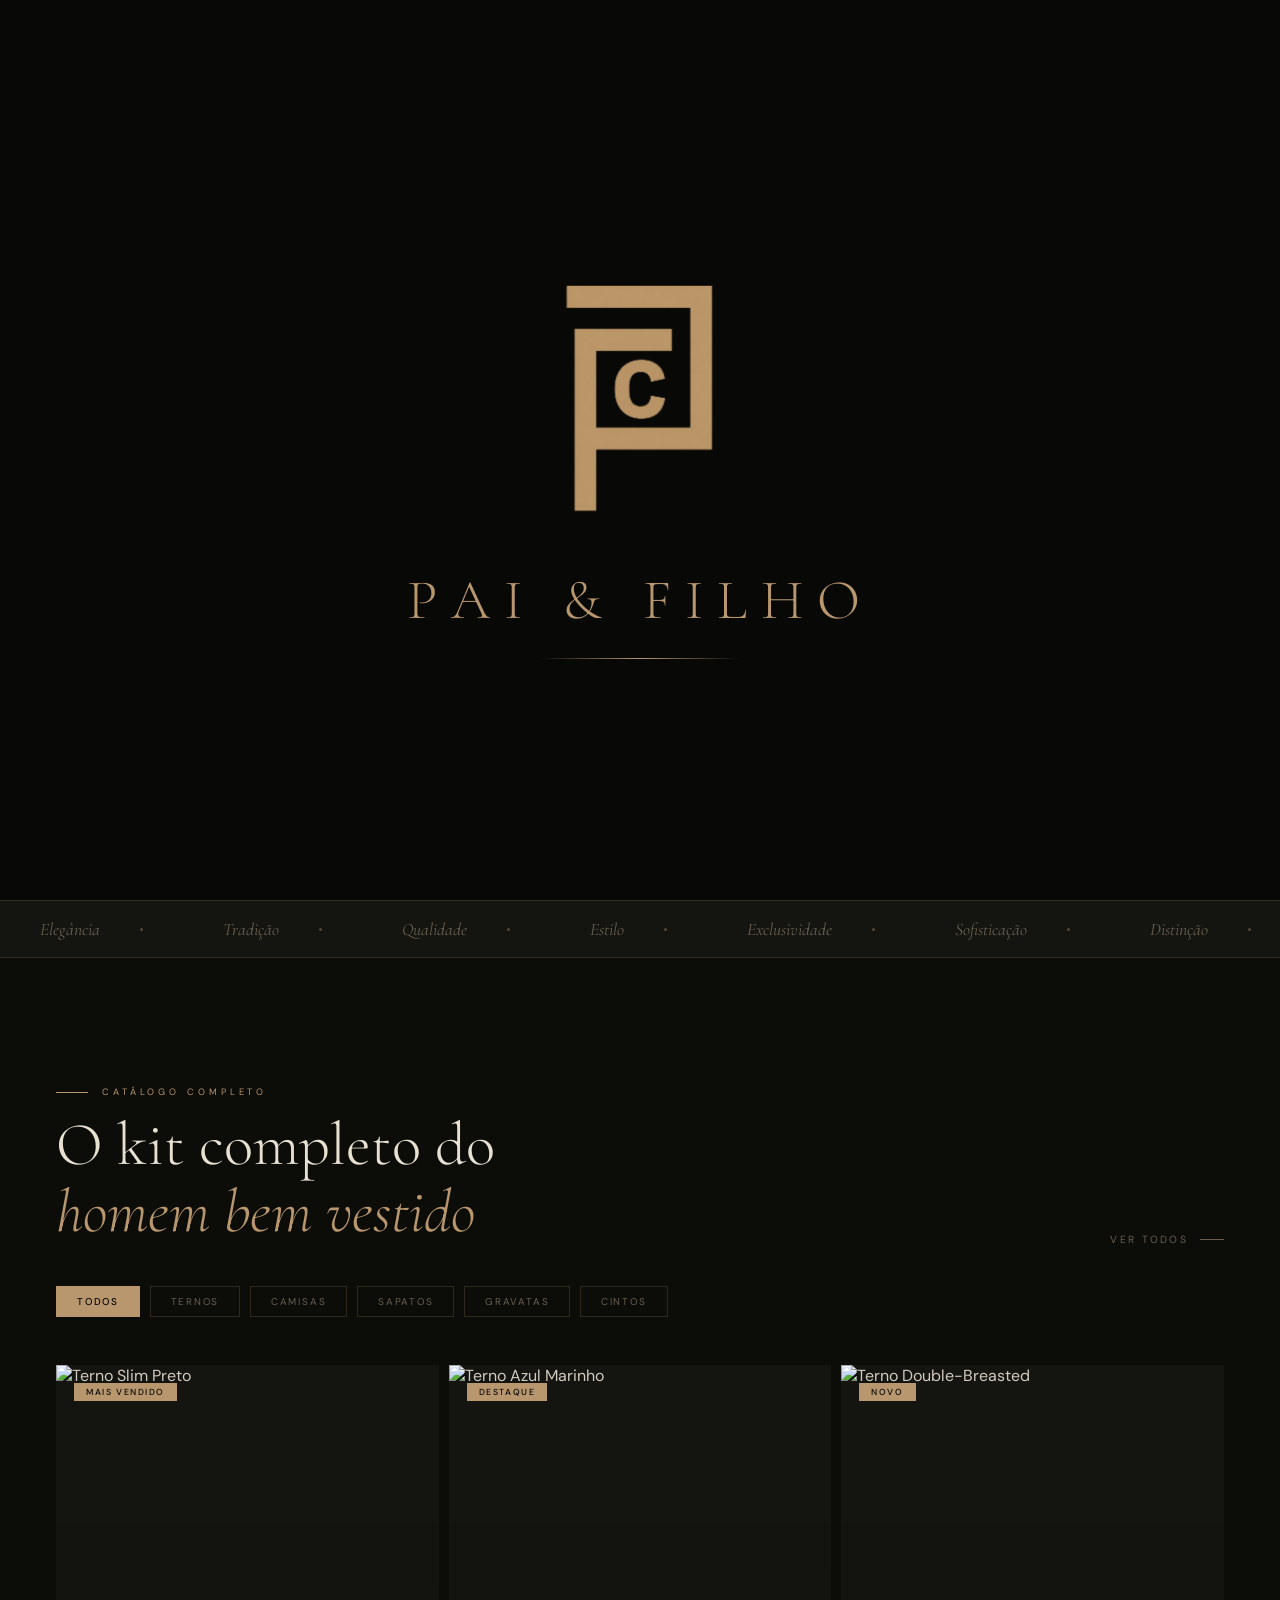
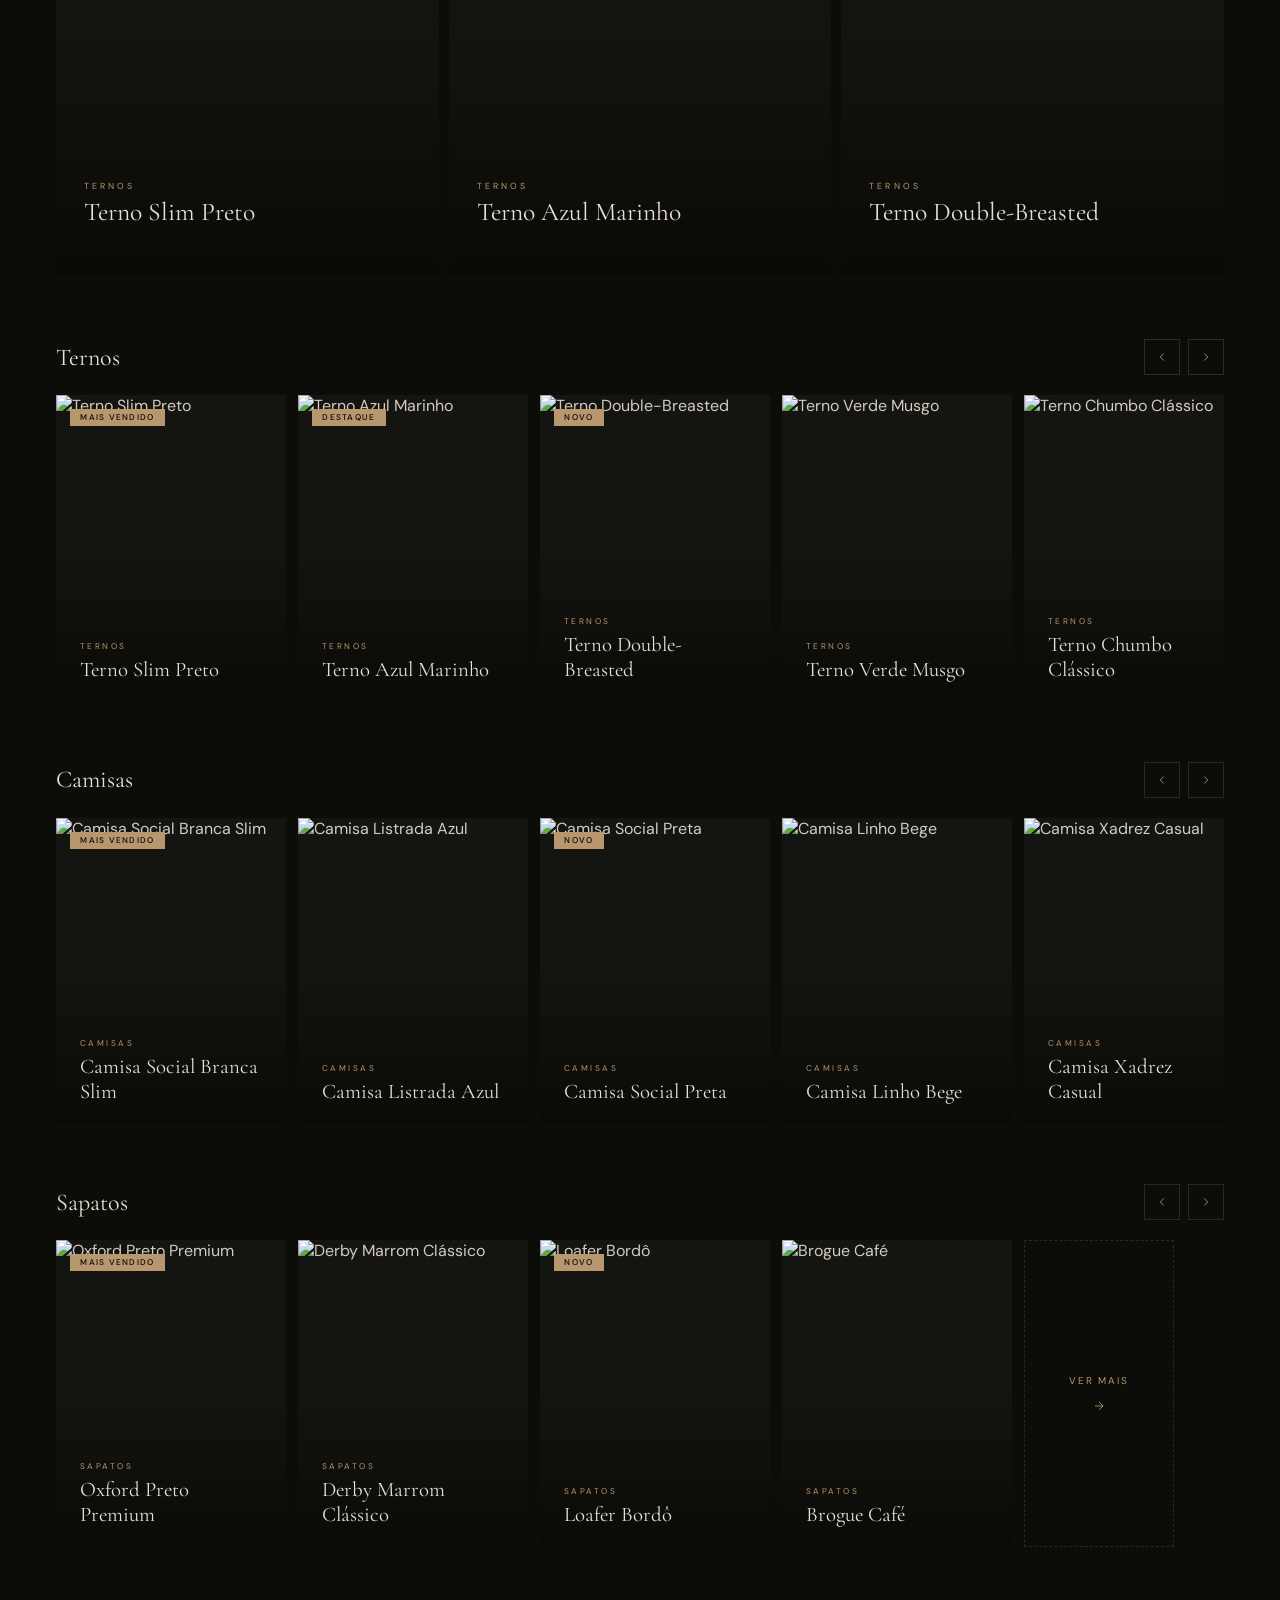
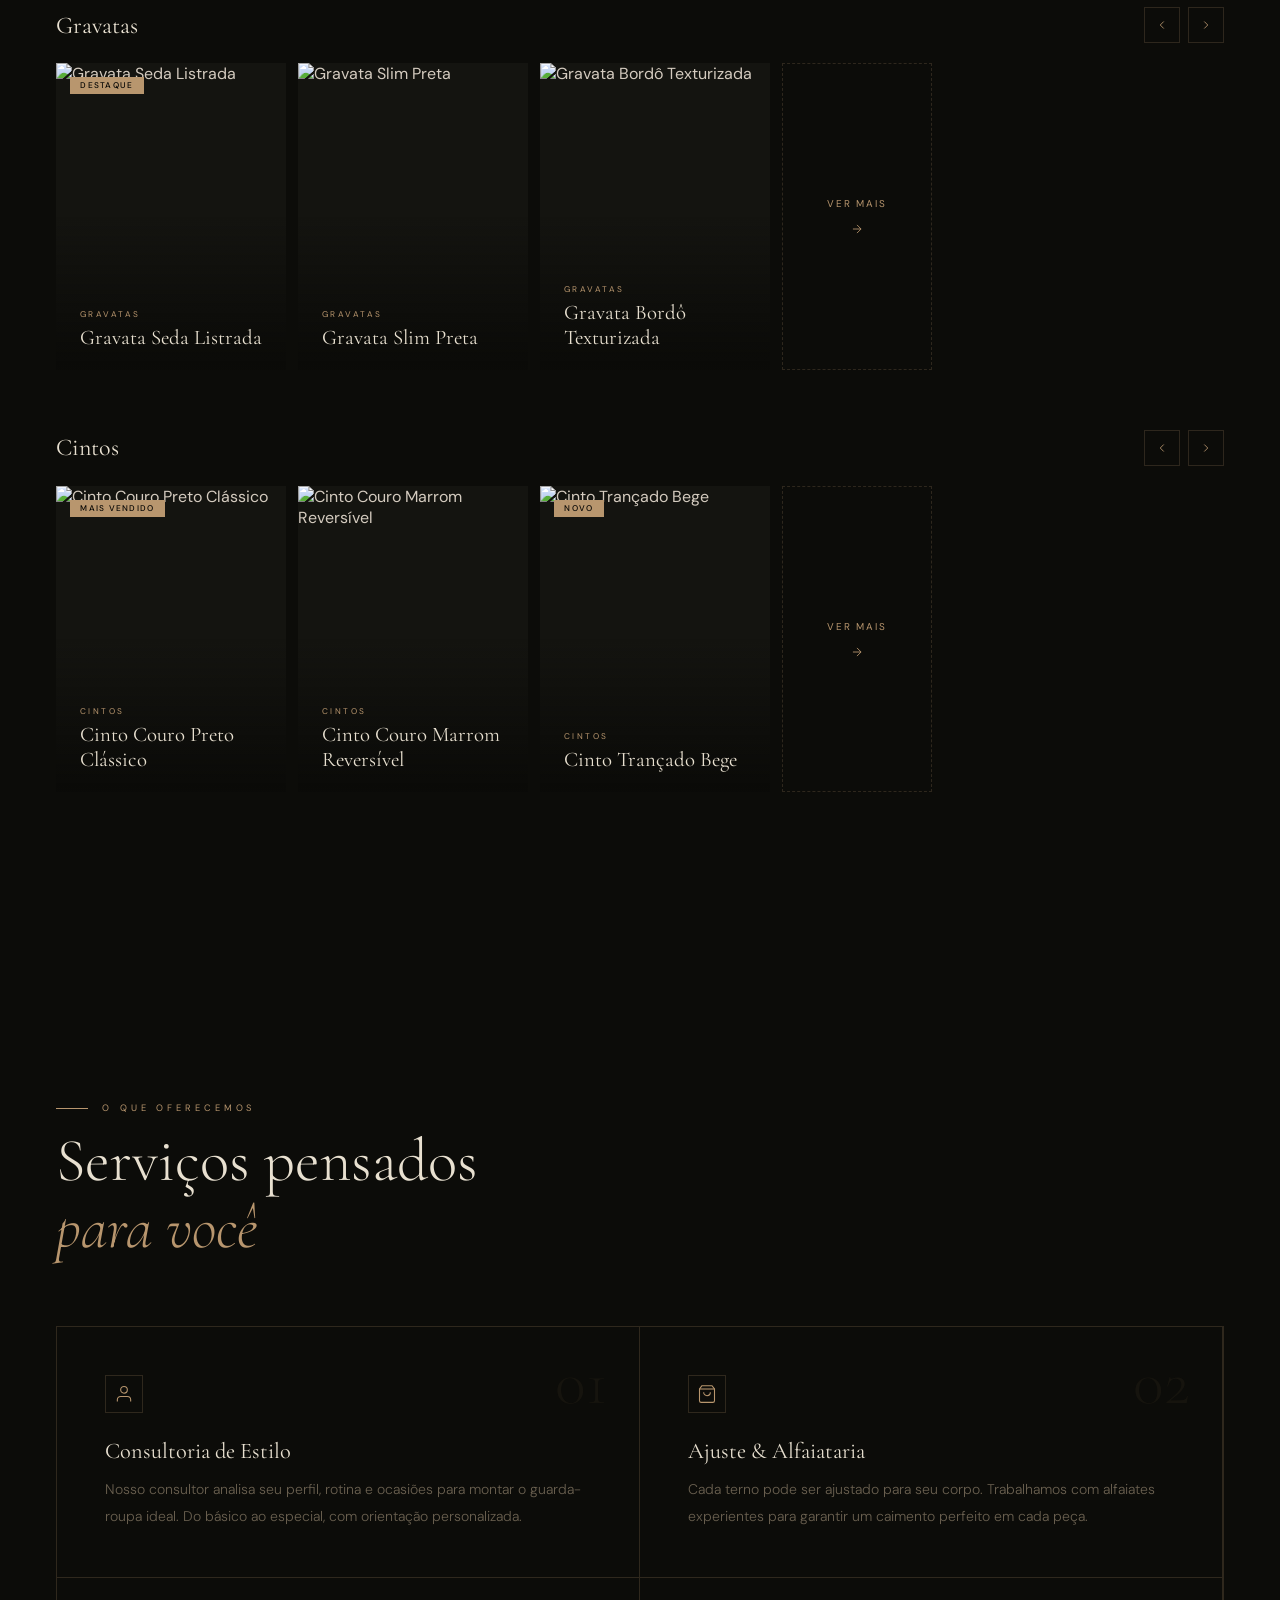
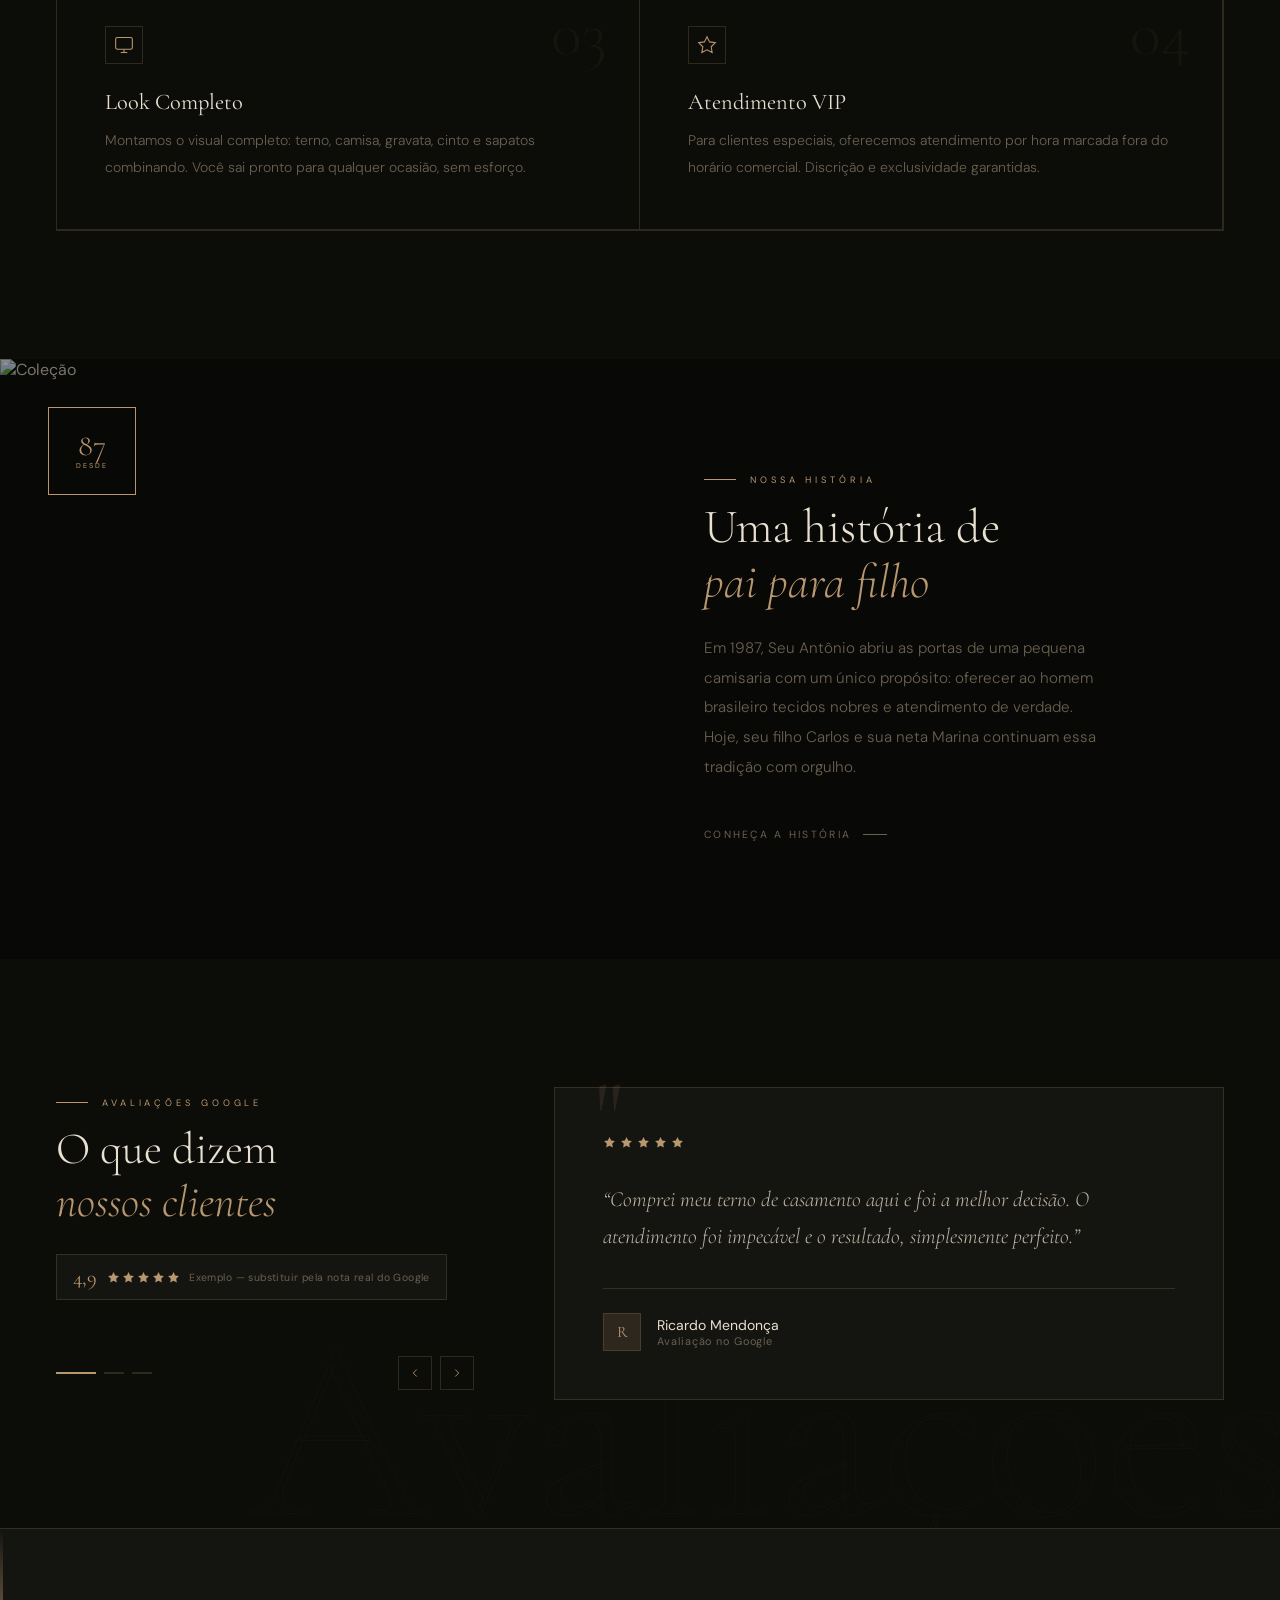
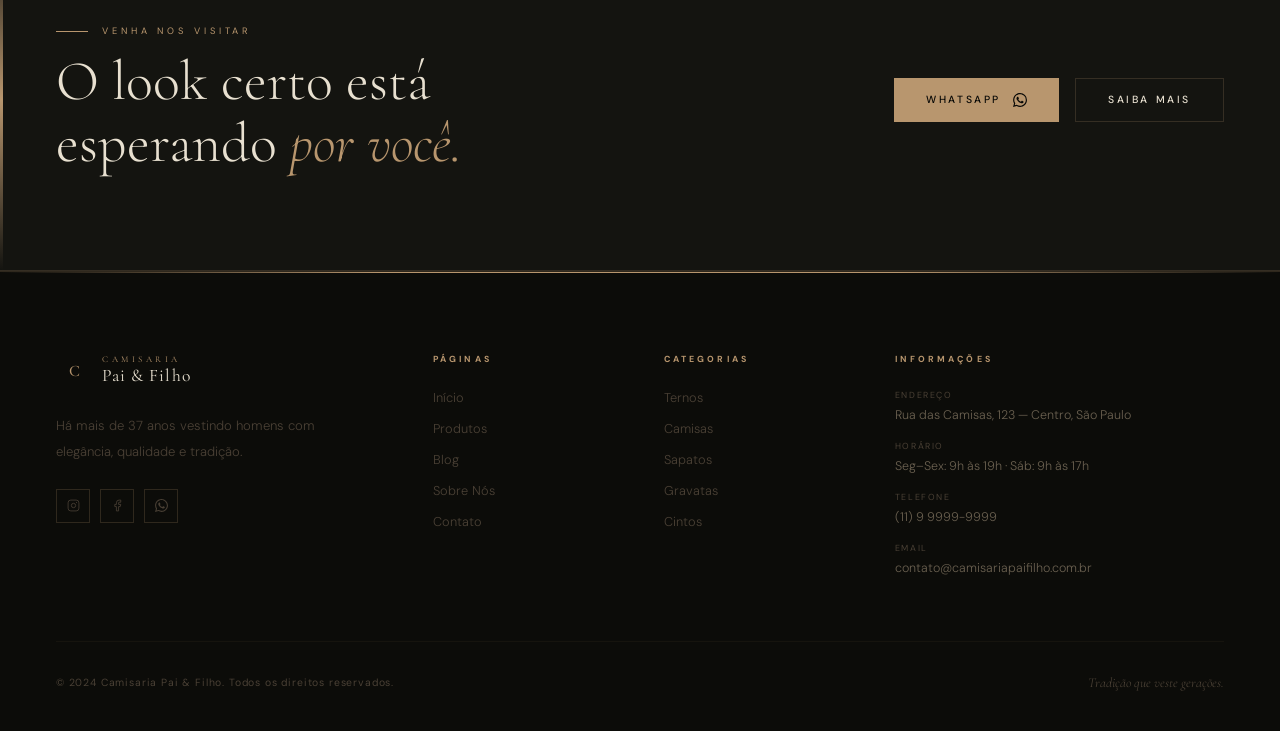
==== commit 14bfa217: "arrumando algumas acessibiliadades, e algumas funcoes novas" ====
--- a/index.html
+++ b/index.html
@@ -10,6 +10,7 @@
     <link
         href="https://fonts.googleapis.com/css2?family=Cormorant+Garamond:ital,wght@0,300;0,400;0,500;0,600;1,300;1,400;1,500&family=DM+Sans:ital,opsz,wght@0,9..40,300;0,9..40,400;0,9..40,500;1,9..40,300&display=swap"
         rel="stylesheet" />
+    <link rel="shortcut icon" href="/img/favicon_io/favicon-32x32.png" type="image/x-icon">
 </head>
 
 <body>
@@ -17,6 +18,7 @@
     <!-- LOADER -->
     <div id="loader">
         <div class="loader-inner">
+            <img src="/img/logo-new-color.png" alt="logo" class="loader-img">
             <div class="loader-logo">
                 <span>P</span><span>A</span><span>I</span><span>&nbsp;</span><span>&amp;</span><span>&nbsp;</span><span>F</span><span>I</span><span>L</span><span>H</span><span>O</span>
             </div>
@@ -38,10 +40,12 @@
     <!-- NAVBAR -->
     <header id="nav">
         <a class="nav-logo" href="./index.html">
-            <div class="nav-logo-mark">C</div>
+            <div class="nav-logo-mark">
+                <img src="/img/logo-new-color.png" class="logo-normal" alt="logo">
+            </div>
             <div>
                 <span class="nav-logo-sub">Camisaria</span>
-                <span class="nav-logo-name">Pai &amp; Filho</span>
+                <span class="nav-logo-name">Pai & Filho</span>
             </div>
         </a>
         <nav class="nav-links">
@@ -87,7 +91,7 @@
                 <span>Fundada em 1987 · São Paulo</span>
             </div>
             <h1 class="hero-h1">
-                <span class="hero-h1-line"><span class="hero-h1-inner">Veste-se</span></span>
+                <span class="hero-h1-line"><span class="hero-h1-inner">Vista-se</span></span>
                 <span class="hero-h1-line"><span class="hero-h1-inner" style="color:var(--gold);font-style:italic">como
                         um</span></span>
                 <span class="hero-h1-line"><span class="hero-h1-inner"
@@ -225,7 +229,23 @@
                         </div>
                         <span class="google-badge-text">Exemplo — substituir pela nota real do Google</span>
                     </div>
-                    <div class="t-dots" id="t-dots"></div>
+                    <div class="t-nav-row">
+                        <div class="t-dots" id="t-dots"></div>
+                        <div class="t-arrows">
+                            <button class="t-nav-btn" onclick="prevTestimonial()" aria-label="Depoimento anterior">
+                                <svg width="14" height="14" viewBox="0 0 24 24" fill="none" stroke="currentColor"
+                                    stroke-width="1.5">
+                                    <path d="M15 18l-6-6 6-6" />
+                                </svg>
+                            </button>
+                            <button class="t-nav-btn" onclick="nextTestimonial()" aria-label="Próximo depoimento">
+                                <svg width="14" height="14" viewBox="0 0 24 24" fill="none" stroke="currentColor"
+                                    stroke-width="1.5">
+                                    <path d="M9 18l6-6-6-6" />
+                                </svg>
+                            </button>
+                        </div>
+                    </div>
                 </div>
                 <div class="reveal delay-2">
                     <div class="t-card">
@@ -345,6 +365,13 @@
         </div>
     </footer>
 
+    <!-- VOLTAR AO TOPO -->
+    <button class="back-to-top" id="back-to-top" onclick="scrollToTop()" aria-label="Voltar ao topo">
+        <svg width="16" height="16" viewBox="0 0 24 24" fill="none" stroke="currentColor" stroke-width="2">
+            <path d="M12 19V5M5 12l7-7 7 7" />
+        </svg>
+    </button>
+
     <script src="js/data.js"></script>
     <script src="js/shared.js"></script>
     <script src="js/index.js"></script>
--- a/css/style.css
+++ b/css/style.css
@@ -159,6 +159,20 @@
     text-align: center
 }
 
+.loader-img {
+    margin: 0 auto 1.5rem;
+    opacity: 0;
+    transform: scale(.75) translateY(10px);
+    animation: loader-img-in .9s var(--ease-out-quart) forwards;
+    width: 300px;
+}
+
+@media(max-width:768px) {
+    .loader-img {
+        width: 200px;
+    }
+}
+
 .loader-logo {
     font-family: 'Cormorant Garamond', serif;
     font-size: clamp(2rem, 5vw, 3.5rem);
@@ -174,44 +188,48 @@
     animation: loader-rise .8s var(--ease-out-quart) forwards;
 }
 
+.loader-logo span:nth-child(1) {
+    animation-delay: .4s
+}
+
 .loader-logo span:nth-child(2) {
-    animation-delay: .05s
+    animation-delay: .45s
 }
 
 .loader-logo span:nth-child(3) {
-    animation-delay: .1s
+    animation-delay: .5s
 }
 
 .loader-logo span:nth-child(4) {
-    animation-delay: .15s
+    animation-delay: .55s
 }
 
 .loader-logo span:nth-child(5) {
-    animation-delay: .2s
+    animation-delay: .6s
 }
 
 .loader-logo span:nth-child(6) {
-    animation-delay: .25s
+    animation-delay: .65s
 }
 
 .loader-logo span:nth-child(7) {
-    animation-delay: .3s
+    animation-delay: .7s
 }
 
 .loader-logo span:nth-child(8) {
-    animation-delay: .35s
+    animation-delay: .75s
 }
 
 .loader-logo span:nth-child(9) {
-    animation-delay: .4s
+    animation-delay: .8s
 }
 
 .loader-logo span:nth-child(10) {
-    animation-delay: .45s
+    animation-delay: .85s
 }
 
 .loader-logo span:nth-child(11) {
-    animation-delay: .5s
+    animation-delay: .9s
 }
 
 .loader-line {
@@ -219,7 +237,14 @@
     height: 1px;
     background: linear-gradient(90deg, transparent, var(--gold), transparent);
     margin: 1.5rem auto 0;
-    animation: loader-line 1.2s var(--ease-out-quart) .3s forwards;
+    animation: loader-line 1.2s var(--ease-out-quart) 1.7s forwards;
+}
+
+@keyframes loader-img-in {
+    to {
+        opacity: 1;
+        transform: scale(1) translateY(0)
+    }
 }
 
 @keyframes loader-rise {
@@ -271,9 +296,8 @@
 }
 
 .nav-logo-mark {
-    width: 32px;
-    height: 32px;
-    border: 1px solid var(--gold);
+    width: 36px;
+    height: 36px;
     display: flex;
     align-items: center;
     justify-content: center;
@@ -281,11 +305,6 @@
     font-weight: 500;
     color: var(--gold);
     transition: background .3s, color .3s;
-}
-
-.nav-logo:hover .nav-logo-mark {
-    background: var(--gold);
-    color: var(--bg)
 }
 
 .nav-logo-name {
@@ -560,7 +579,7 @@
     position: relative;
     min-height: 100vh;
     display: flex;
-    align-items: flex-end;
+    align-items:center;
     overflow: hidden;
     background: var(--bg1);
 }
@@ -585,19 +604,19 @@
 }
 
 .hero-bg-img.is-active {
-    opacity: .22;
+    opacity: .85;
 }
 
 .hero-grad1 {
     position: absolute;
     inset: 0;
-    background: linear-gradient(to bottom, rgba(8, 8, 6, .5) 0%, transparent 30%, rgba(8, 8, 6, .8) 70%, var(--bg) 100%);
+    background: linear-gradient(to bottom, rgba(8, 8, 6, .25) 0%, transparent 25%, rgba(8, 8, 6, .55) 75%, var(--bg) 100%);
 }
 
 .hero-grad2 {
     position: absolute;
     inset: 0;
-    background: linear-gradient(105deg, rgba(8, 8, 6, .9) 40%, transparent 100%);
+    background: linear-gradient(105deg, rgba(8, 8, 6, .95) 38%, rgba(8, 8, 6, .55) 50%, transparent 68%);
 }
 
 .hero-content {
@@ -813,8 +832,8 @@
     font-size: .55rem;
     letter-spacing: .25em;
     text-transform: uppercase;
-    color: var(--muted2);
-    margin-top: 4px;
+    color: var(--text);
+    margin-top: 10px;
 }
 
 @keyframes hero-rise {
@@ -971,13 +990,12 @@
     font-weight: 500;
 }
 
-/* asymmetric grid */
+/* uniform grid — mesmo tamanho para os 3 destaques, espaçamento pequeno, sem fundo colorido nas bordas */
 .featured-grid {
     display: grid;
-    grid-template-columns: 1.4fr 1fr 1fr;
-    grid-template-rows: auto auto;
-    gap: 1px;
-    background: var(--gold-border);
+    grid-template-columns: repeat(3, 1fr);
+    gap: 10px;
+    background: transparent;
 }
 
 @media(max-width:900px) {
@@ -1000,33 +1018,10 @@
     cursor: pointer;
 }
 
-.suit-card:nth-child(1) {
-    grid-row: span 2
-}
-
-@media(max-width:900px) {
-    .suit-card:nth-child(1) {
-        grid-row: span 1
-    }
-}
-
 .suit-card-img-wrap {
     position: relative;
     overflow: hidden;
     aspect-ratio: 3/4;
-}
-
-.suit-card:nth-child(1) .suit-card-img-wrap {
-    aspect-ratio: auto;
-    height: 100%;
-    min-height: 600px;
-}
-
-@media(max-width:900px) {
-    .suit-card:nth-child(1) .suit-card-img-wrap {
-        min-height: auto;
-        aspect-ratio: 3/4
-    }
 }
 
 .suit-card img {
@@ -1034,25 +1029,24 @@
     height: 100%;
     object-fit: cover;
     object-position: top;
-    opacity: .75;
-    transition: transform .9s var(--ease-out-quart), opacity .5s;
+    opacity: 1;
+    transition: transform .9s var(--ease-out-quart);
     will-change: transform;
 }
 
 .suit-card:hover img {
-    transform: scale(1.06);
+    transform: scale(1.06)
+}
+
+.suit-card-overlay {
+    position: absolute;
+    inset: 0;
+    background: linear-gradient(to top, rgba(8, 8, 6, .85) 0%, rgba(8, 8, 6, .05) 45%, transparent 70%);
+    transition: opacity .5s;
+}
+
+.suit-card:hover .suit-card-overlay {
     opacity: .9
-}
-
-.suit-card-overlay {
-    position: absolute;
-    inset: 0;
-    background: linear-gradient(to top, rgba(8, 8, 6, .95) 0%, rgba(8, 8, 6, .2) 55%, transparent 100%);
-    transition: opacity .5s;
-}
-
-.suit-card:hover .suit-card-overlay {
-    opacity: .8
 }
 
 .suit-card-info {
@@ -1118,31 +1112,102 @@
     color: var(--bg);
 }
 
-/* secondary product grid (homepage "load more") */
+/* seções de carrossel por categoria (homepage) */
 .home-more-grid {
-    display: grid;
-    grid-template-columns: repeat(4, 1fr);
-    gap: 1px;
-    background: var(--gold-border);
-    margin-top: 1px;
-}
-
-@media(max-width:1024px) {
-    .home-more-grid {
-        grid-template-columns: repeat(3, 1fr)
-    }
-}
-
-@media(max-width:700px) {
-    .home-more-grid {
-        grid-template-columns: repeat(2, 1fr)
-    }
-}
-
-@media(max-width:420px) {
-    .home-more-grid {
-        grid-template-columns: 1fr
-    }
+    display: flex;
+    flex-direction: column;
+    gap: 3.5rem;
+    margin-top: 4rem;
+}
+
+.cat-section-head {
+    display: flex;
+    align-items: center;
+    justify-content: space-between;
+    gap: 1rem;
+    margin-bottom: 1.25rem;
+}
+
+.cat-section-title {
+    font-size: 1.5rem;
+    font-weight: 400;
+    color: var(--cream);
+}
+
+.cat-section-nav {
+    display: flex;
+    gap: .5rem;
+    flex-shrink: 0;
+}
+
+.cat-nav-btn {
+    width: 36px;
+    height: 36px;
+    display: flex;
+    align-items: center;
+    justify-content: center;
+    border: 1px solid var(--gold-border);
+    color: var(--gold);
+    cursor: pointer;
+    transition: background .25s, border-color .25s, color .25s;
+}
+
+.cat-nav-btn:hover {
+    background: var(--gold);
+    color: var(--bg);
+    border-color: var(--gold);
+}
+
+.cat-carousel {
+    overflow: hidden;
+}
+
+.cat-track {
+    display: flex;
+    gap: 12px;
+    overflow-x: auto;
+    scroll-snap-type: x proximity;
+    scroll-behavior: smooth;
+    padding-bottom: 4px;
+    -webkit-overflow-scrolling: touch;
+    scrollbar-width: none;
+}
+
+.cat-track::-webkit-scrollbar {
+    display: none
+}
+
+.cat-card {
+    flex: 0 0 230px;
+    scroll-snap-align: start;
+}
+
+@media(max-width:600px) {
+    .cat-card {
+        flex-basis: 190px
+    }
+}
+
+.cat-viewmore {
+    flex: 0 0 150px;
+    display: flex;
+    flex-direction: column;
+    align-items: center;
+    justify-content: center;
+    gap: .75rem;
+    aspect-ratio: 3/4;
+    border: 1px dashed var(--gold-border);
+    color: var(--gold);
+    font-size: .62rem;
+    letter-spacing: .18em;
+    text-transform: uppercase;
+    text-align: center;
+    transition: border-color .25s, background .25s;
+}
+
+.cat-viewmore:hover {
+    background: var(--gold-dim);
+    border-color: var(--gold)
 }
 
 .home-load-sentinel {
@@ -1434,10 +1499,39 @@
     letter-spacing: .04em
 }
 
+.t-nav-row {
+    display: flex;
+    align-items: center;
+    justify-content: space-between;
+    margin-top: 2rem;
+}
+
+.t-arrows {
+    display: flex;
+    gap: .5rem
+}
+
+.t-nav-btn {
+    width: 34px;
+    height: 34px;
+    display: flex;
+    align-items: center;
+    justify-content: center;
+    border: 1px solid var(--gold-border);
+    color: var(--gold);
+    cursor: pointer;
+    transition: background .25s, border-color .25s, color .25s;
+}
+
+.t-nav-btn:hover {
+    background: var(--gold);
+    color: var(--bg);
+    border-color: var(--gold);
+}
+
 .t-dots {
     display: flex;
-    gap: .5rem;
-    margin-top: 2rem
+    gap: .5rem
 }
 
 .t-dot {
@@ -1782,20 +1876,19 @@
     height: 100%;
     object-fit: cover;
     object-position: top;
-    opacity: .7;
-    transition: transform .9s var(--ease-out-quart), opacity .4s;
+    opacity: 1;
+    transition: transform .9s var(--ease-out-quart);
     will-change: transform;
 }
 
 .p-card:hover .p-card-img img {
-    transform: scale(1.07);
-    opacity: .85
+    transform: scale(1.07)
 }
 
 .p-card-over {
     position: absolute;
     inset: 0;
-    background: linear-gradient(to top, rgba(8, 8, 6, .85) 0%, transparent 55%);
+    background: linear-gradient(to top, rgba(8, 8, 6, .8) 0%, transparent 50%);
 }
 
 .p-card-badge {
@@ -1929,7 +2022,8 @@
 }
 
 .pd-back {
-    display: inline-flex;
+    width: 30px;
+    height: 30px;
     align-items: center;
     gap: .75rem;
     font-size: .62rem;
@@ -1939,6 +2033,10 @@
     padding: 1.5rem 3.5rem;
     transition: color .25s;
     cursor: pointer;
+    z-index: 99;
+    margin-top: 70px;
+    position: absolute;
+    background-color: var(--cream);
 }
 
 .pd-back:hover {
@@ -2803,6 +2901,9 @@
     padding: 1.5rem 3.5rem;
     transition: color .25s;
     cursor: pointer;
+    z-index: 99;
+    margin-top: 76px;
+    position: absolute;
 }
 
 .article-back:hover {
@@ -3245,4 +3346,44 @@
         animation-duration: .01ms !important;
         transition-duration: .01ms !important
     }
+}
+
+/* ─── VOLTAR AO TOPO ─── */
+.back-to-top {
+    position: fixed;
+    right: 1.75rem;
+    bottom: 1.75rem;
+    z-index: 300;
+    width: 46px;
+    height: 46px;
+    display: flex;
+    align-items: center;
+    justify-content: center;
+    background: var(--gold);
+    color: var(--bg);
+    border: none;
+    cursor: pointer;
+    opacity: 0;
+    transform: translateY(12px);
+    pointer-events: none;
+    transition: opacity .3s, transform .3s, background .25s;
+}
+
+.back-to-top.show {
+    opacity: 1;
+    transform: translateY(0);
+    pointer-events: auto;
+}
+
+.back-to-top:hover {
+    background: var(--gold-light)
+}
+
+@media(max-width:768px) {
+    .back-to-top {
+        right: 1.25rem;
+        bottom: 1.25rem;
+        width: 42px;
+        height: 42px;
+    }
 }
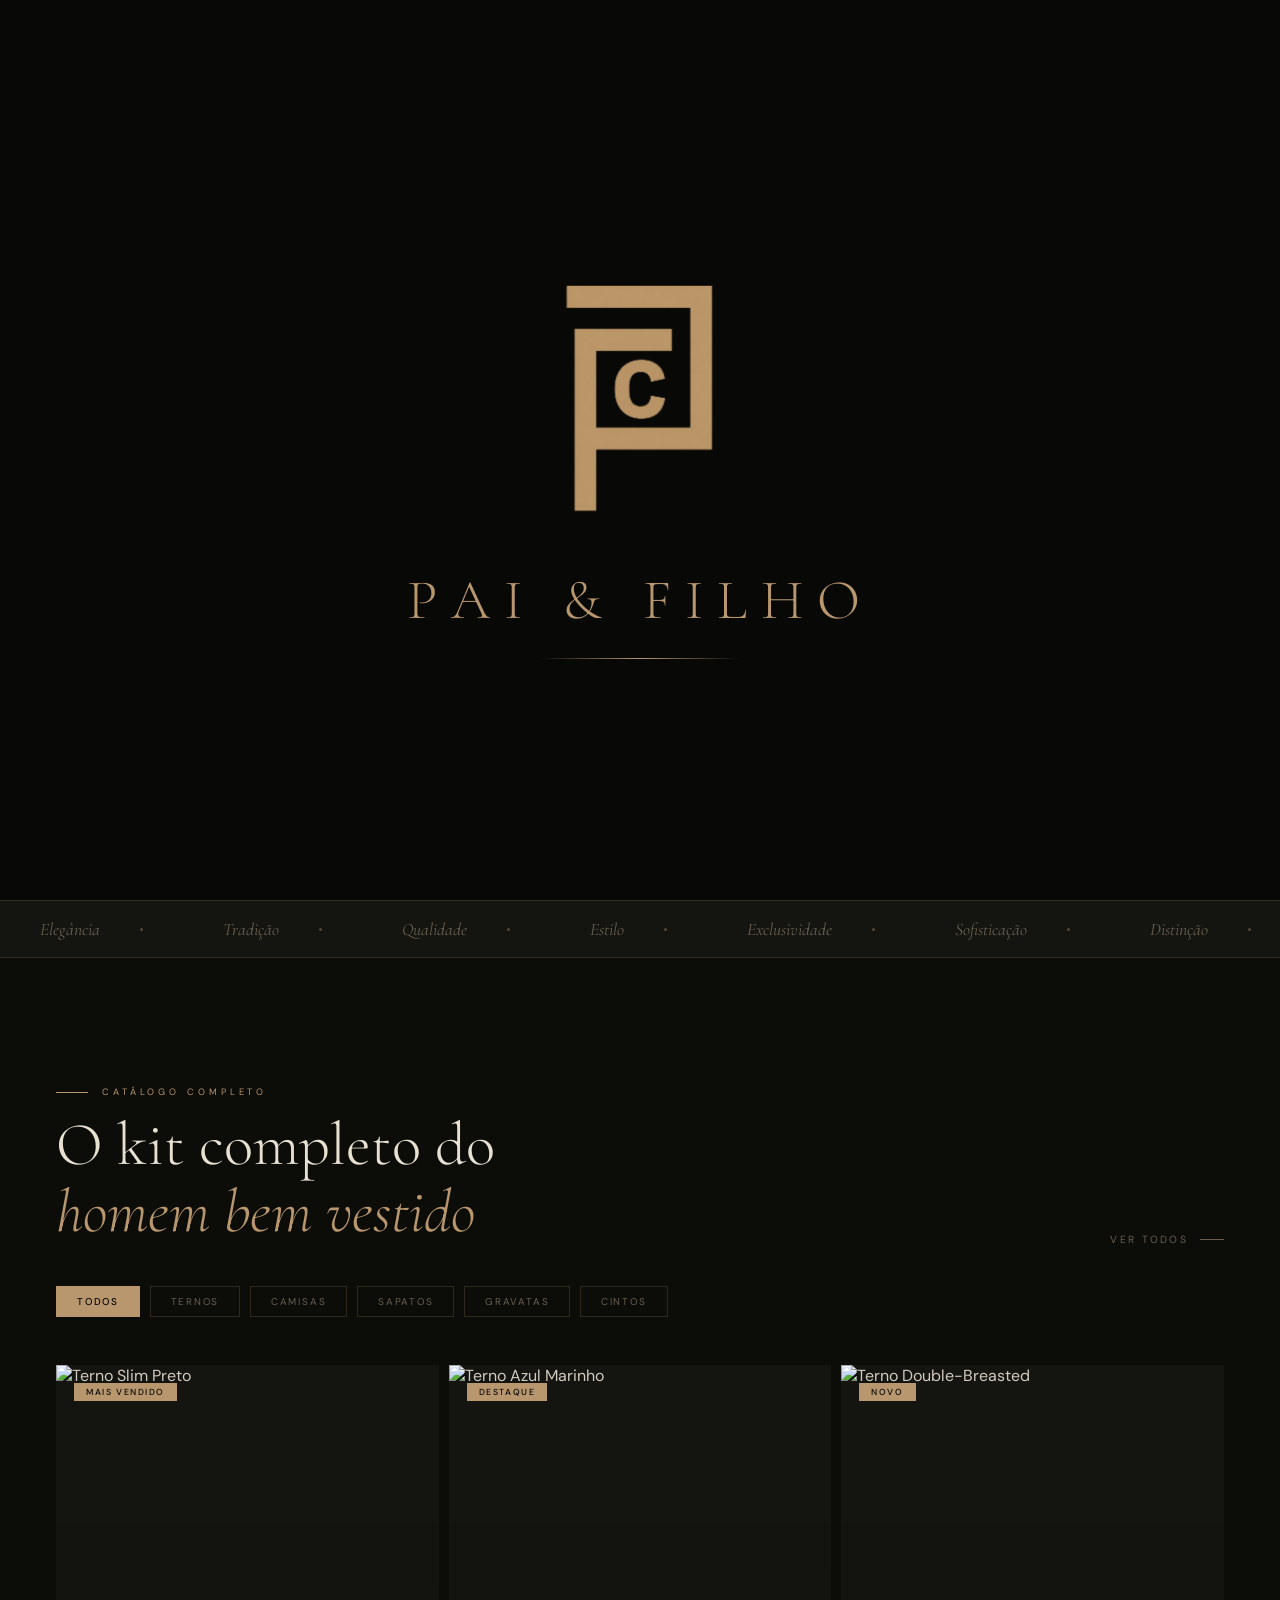
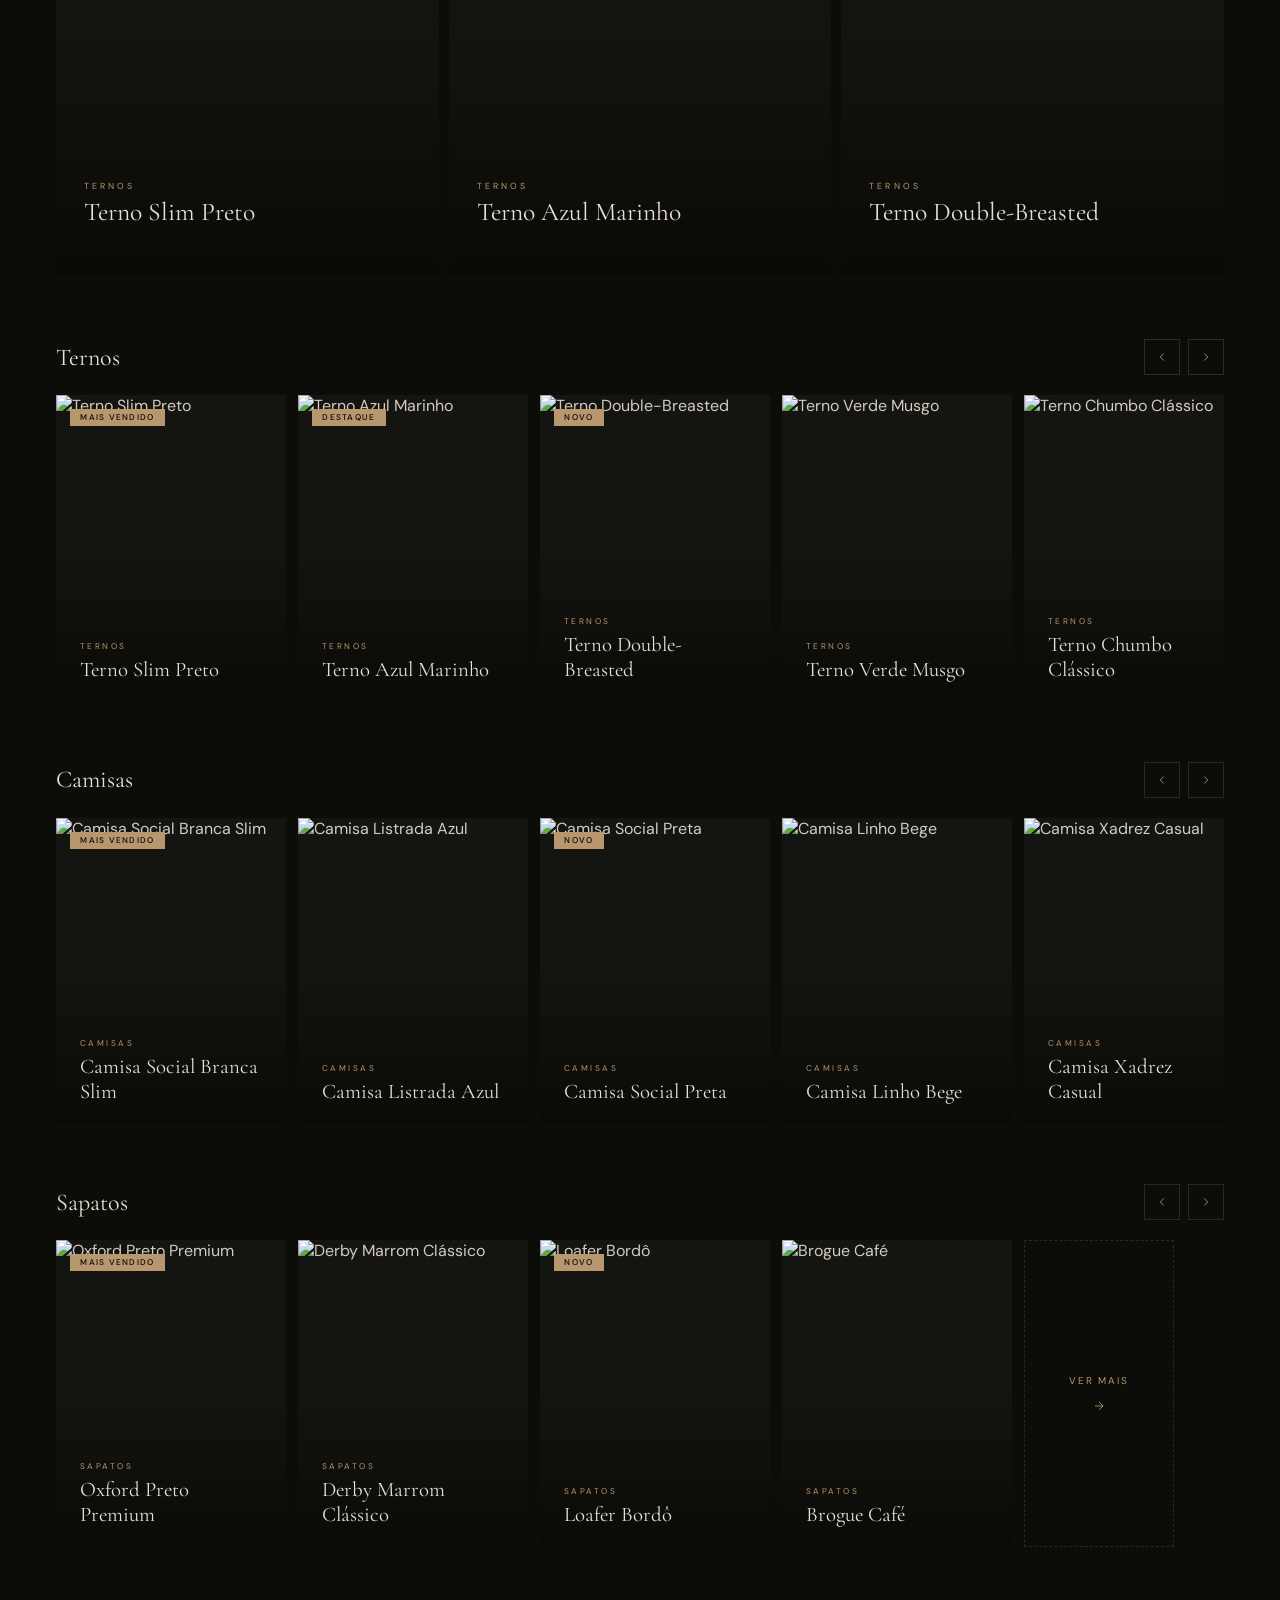
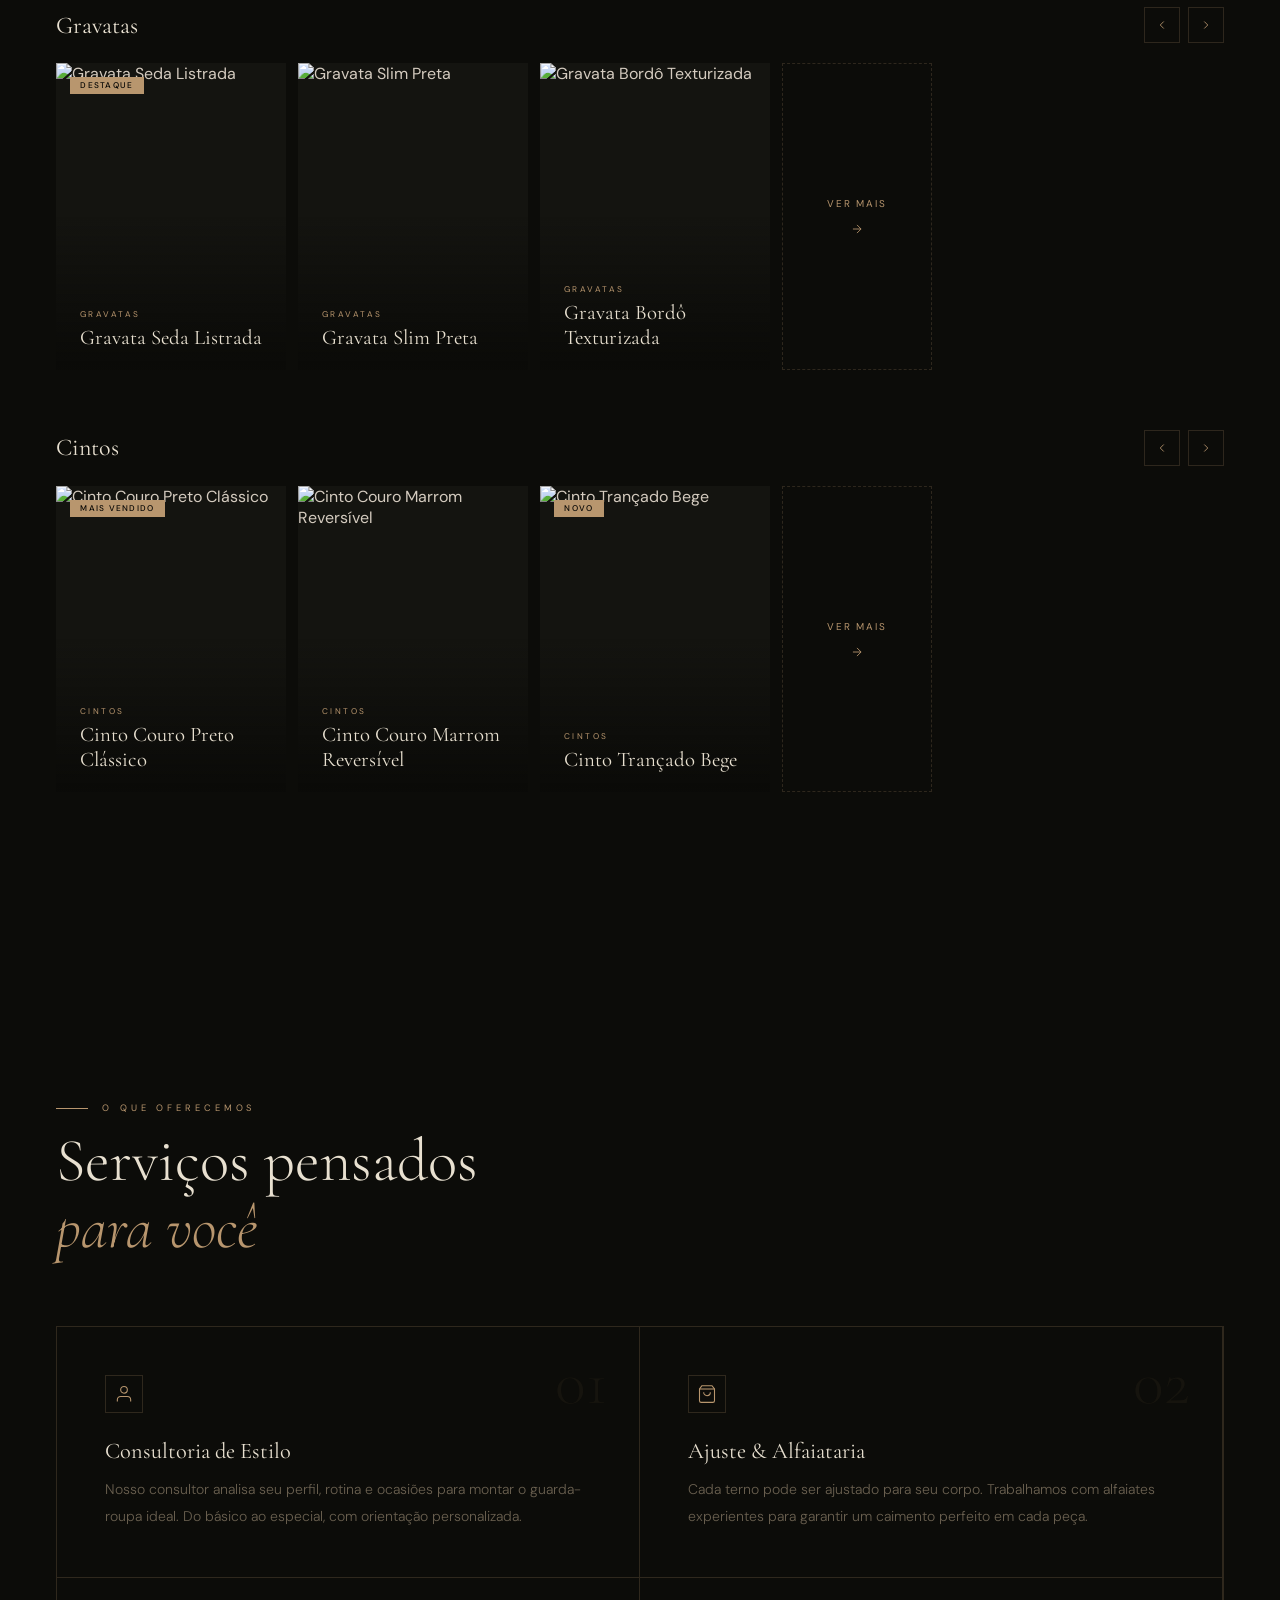
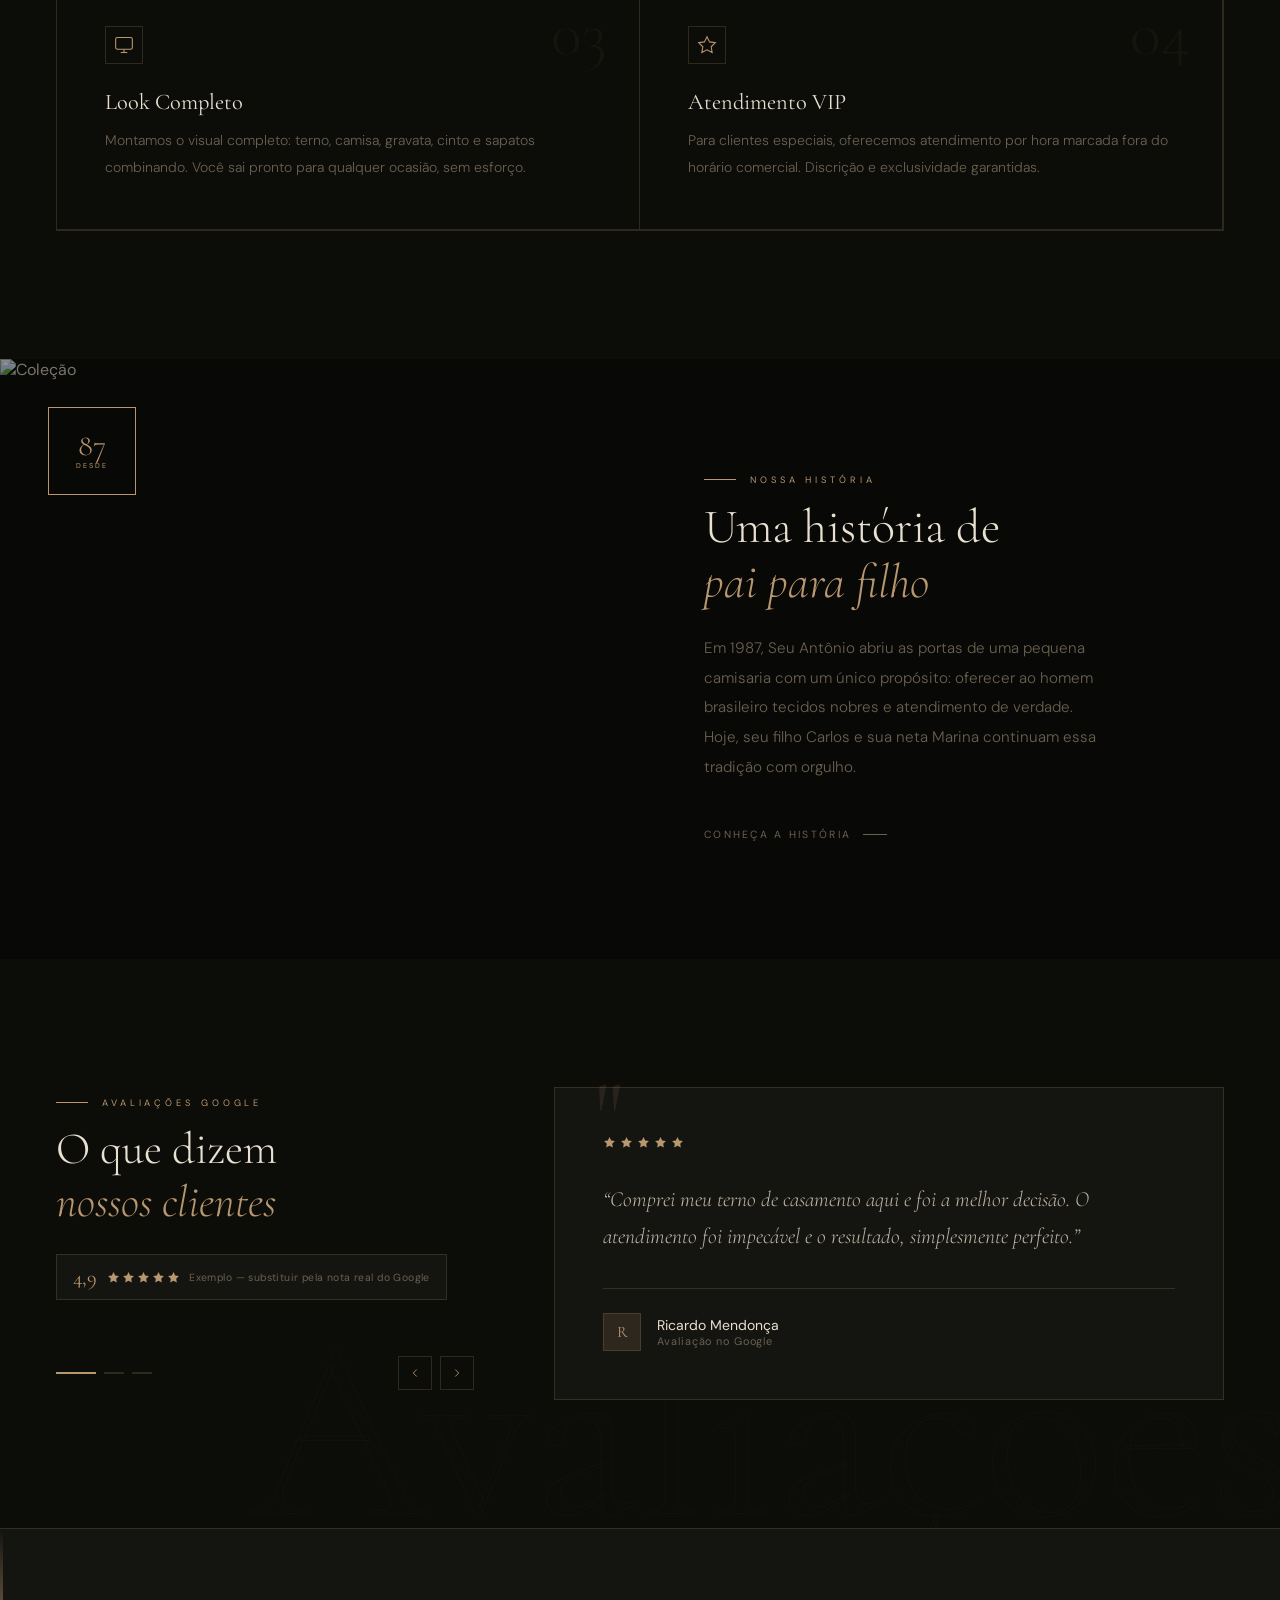
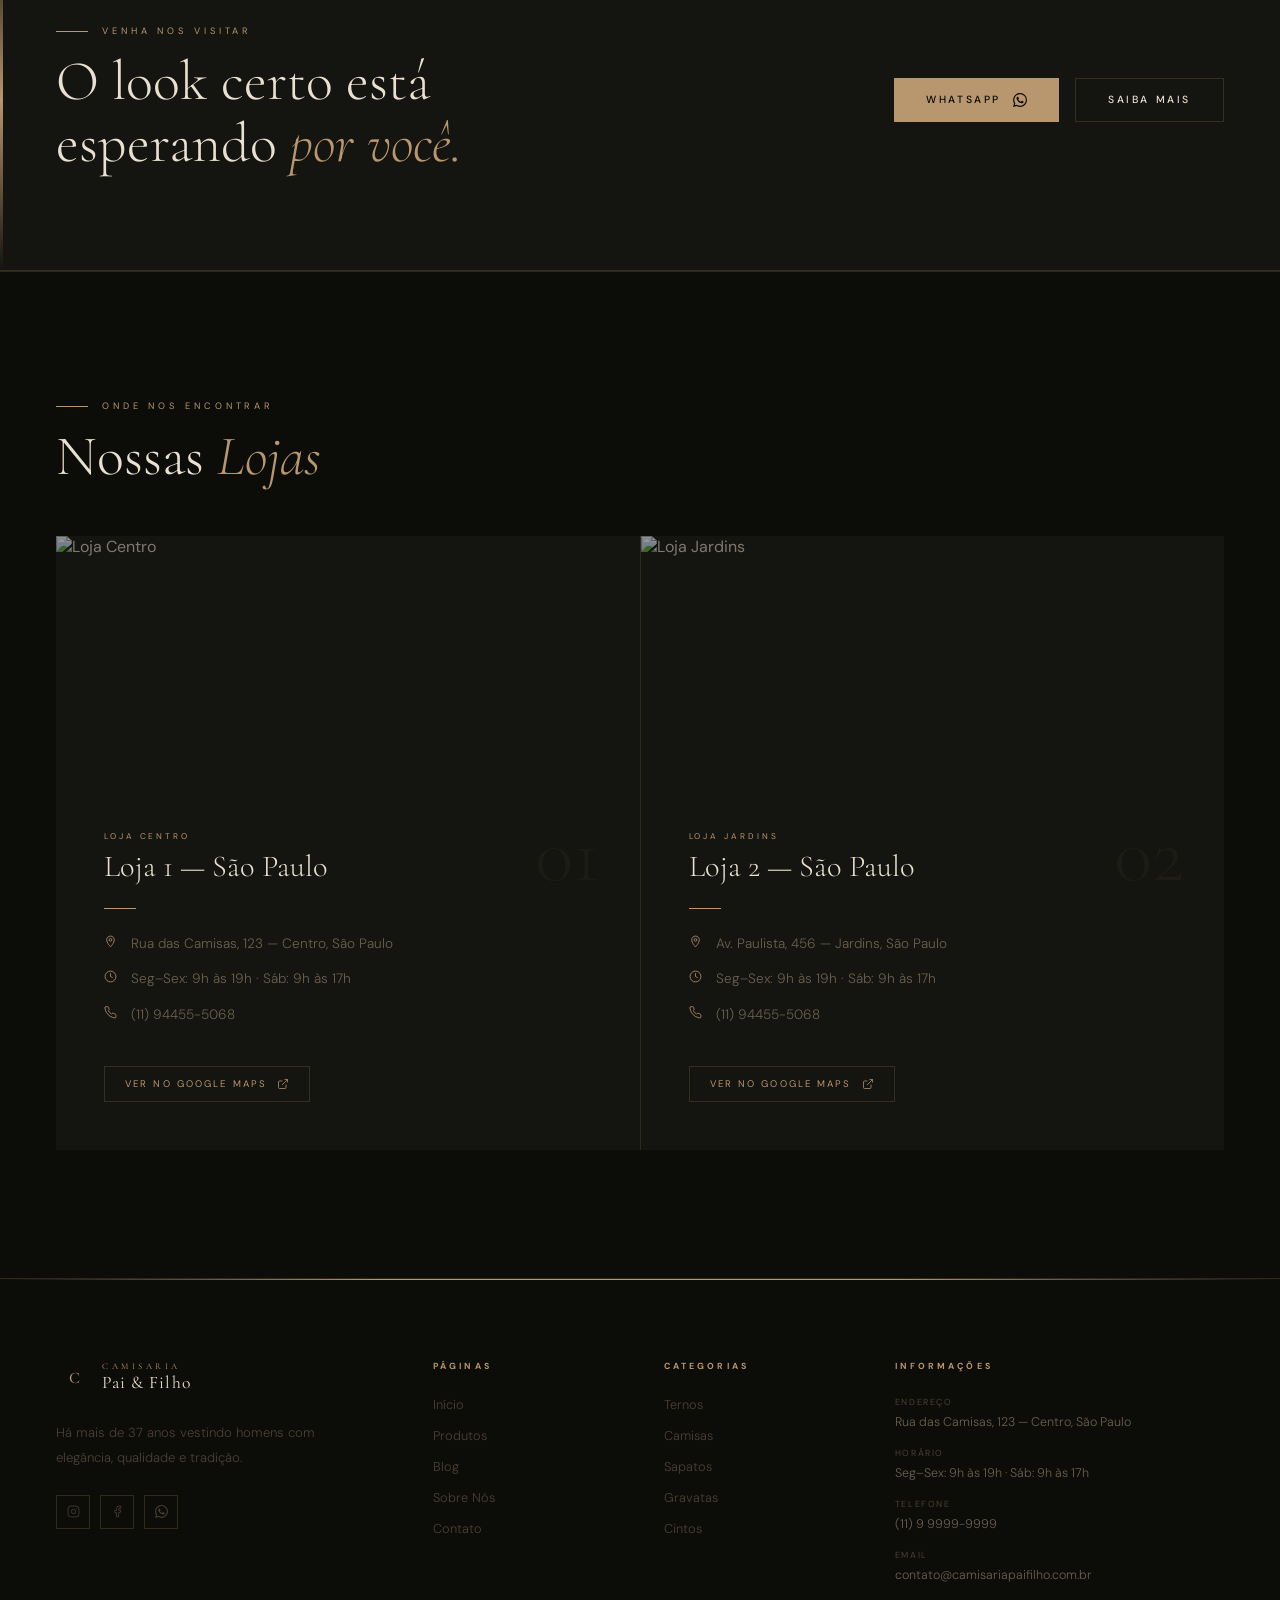
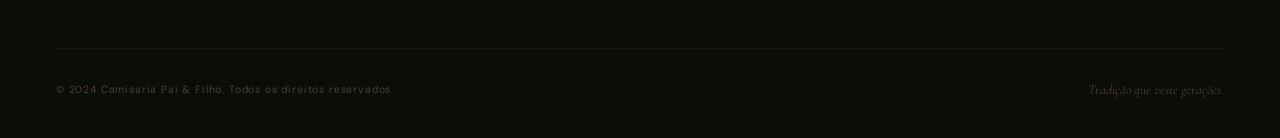
==== commit f40c4b57: "o site esta quase pronto, eu arrumei a maioria das coisas no site, eu arrumei quase tudo, o uncio pr" ====
--- a/index.html
+++ b/index.html
@@ -289,6 +289,118 @@
             </div>
         </div>
     </div>
+
+    <!-- LOJAS -->
+    <section class="section lojas-wrap">
+        <div class="container">
+            <div class="eyebrow reveal">
+                <div class="eyebrow-line"></div>
+                <span class="eyebrow-text">Onde nos encontrar</span>
+            </div>
+            <h2 class="lojas-h2 serif reveal delay-1">Nossas <em class="gold italic">Lojas</em></h2>
+            <div class="lojas-grid">
+    
+                <div class="loja-card reveal delay-2">
+                    <div class="loja-card-img">
+                        <img src="img/loja-centro.jpg" alt="Loja Centro" />
+                        <div class="loja-card-img-grad"></div>
+                    </div>
+                    <div class="loja-card-inner">
+                        <div class="loja-num serif">01</div>
+                        <div class="loja-top">
+                            <span class="loja-badge">Loja Centro</span>
+                            <h3 class="loja-name serif">Loja 1 — São Paulo</h3>
+                        </div>
+                        <div class="loja-divider"></div>
+                        <div class="loja-info">
+                            <div class="loja-info-row">
+                                <svg width="13" height="13" viewBox="0 0 24 24" fill="none" stroke="currentColor"
+                                    stroke-width="1.5">
+                                    <path d="M12 2C8.13 2 5 5.13 5 9c0 5.25 7 13 7 13s7-7.75 7-13c0-3.87-3.13-7-7-7z" />
+                                    <circle cx="12" cy="9" r="2.5" />
+                                </svg>
+                                <span>Rua das Camisas, 123 — Centro, São Paulo</span>
+                            </div>
+                            <div class="loja-info-row">
+                                <svg width="13" height="13" viewBox="0 0 24 24" fill="none" stroke="currentColor"
+                                    stroke-width="1.5">
+                                    <circle cx="12" cy="12" r="10" />
+                                    <path d="M12 6v6l4 2" />
+                                </svg>
+                                <span>Seg–Sex: 9h às 19h · Sáb: 9h às 17h</span>
+                            </div>
+                            <div class="loja-info-row">
+                                <svg width="13" height="13" viewBox="0 0 24 24" fill="none" stroke="currentColor"
+                                    stroke-width="1.5">
+                                    <path
+                                        d="M22 16.92v3a2 2 0 0 1-2.18 2 19.79 19.79 0 0 1-8.63-3.07A19.5 19.5 0 0 1 4.69 12 19.79 19.79 0 0 1 1.61 3.4 2 2 0 0 1 3.6 1.22h3a2 2 0 0 1 2 1.72c.127.96.361 1.903.7 2.81a2 2 0 0 1-.45 2.11L7.91 8.81a16 16 0 0 0 6 6l.86-.86a2 2 0 0 1 2.11-.45c.907.339 1.85.573 2.81.7A2 2 0 0 1 21.5 16z" />
+                                </svg>
+                                <span>(11) 94455-5068</span>
+                            </div>
+                        </div>
+                        <a class="loja-maps-btn" href="https://maps.app.goo.gl/jxmzbGuqxF3vsYp66"
+                            target="_blank" rel="noopener">
+                            <span>Ver no Google Maps</span>
+                            <svg width="12" height="12" viewBox="0 0 24 24" fill="none" stroke="currentColor"
+                                stroke-width="1.5">
+                                <path d="M18 13v6a2 2 0 0 1-2 2H5a2 2 0 0 1-2-2V8a2 2 0 0 1 2-2h6M15 3h6v6M10 14L21 3" />
+                            </svg>
+                        </a>
+                    </div>
+                </div>
+    
+                <div class="loja-card reveal delay-3">
+                    <div class="loja-card-img">
+                        <img src="img/loja-jardins.jpg" alt="Loja Jardins" />
+                        <div class="loja-card-img-grad"></div>
+                    </div>
+                    <div class="loja-card-inner">
+                        <div class="loja-num serif">02</div>
+                        <div class="loja-top">
+                            <span class="loja-badge">Loja Jardins</span>
+                            <h3 class="loja-name serif">Loja 2 — São Paulo</h3>
+                        </div>
+                        <div class="loja-divider"></div>
+                        <div class="loja-info">
+                            <div class="loja-info-row">
+                                <svg width="13" height="13" viewBox="0 0 24 24" fill="none" stroke="currentColor"
+                                    stroke-width="1.5">
+                                    <path d="M12 2C8.13 2 5 5.13 5 9c0 5.25 7 13 7 13s7-7.75 7-13c0-3.87-3.13-7-7-7z" />
+                                    <circle cx="12" cy="9" r="2.5" />
+                                </svg>
+                                <span>Av. Paulista, 456 — Jardins, São Paulo</span>
+                            </div>
+                            <div class="loja-info-row">
+                                <svg width="13" height="13" viewBox="0 0 24 24" fill="none" stroke="currentColor"
+                                    stroke-width="1.5">
+                                    <circle cx="12" cy="12" r="10" />
+                                    <path d="M12 6v6l4 2" />
+                                </svg>
+                                <span>Seg–Sex: 9h às 19h · Sáb: 9h às 17h</span>
+                            </div>
+                            <div class="loja-info-row">
+                                <svg width="13" height="13" viewBox="0 0 24 24" fill="none" stroke="currentColor"
+                                    stroke-width="1.5">
+                                    <path
+                                        d="M22 16.92v3a2 2 0 0 1-2.18 2 19.79 19.79 0 0 1-8.63-3.07A19.5 19.5 0 0 1 4.69 12 19.79 19.79 0 0 1 1.61 3.4 2 2 0 0 1 3.6 1.22h3a2 2 0 0 1 2 1.72c.127.96.361 1.903.7 2.81a2 2 0 0 1-.45 2.11L7.91 8.81a16 16 0 0 0 6 6l.86-.86a2 2 0 0 1 2.11-.45c.907.339 1.85.573 2.81.7A2 2 0 0 1 21.5 16z" />
+                                </svg>
+                                <span>(11) 94455-5068</span>
+                            </div>
+                        </div>
+                        <a class="loja-maps-btn" href="https://maps.app.goo.gl/brzqLXfAenMGc73S6"
+                            target="_blank" rel="noopener">
+                            <span>Ver no Google Maps</span>
+                            <svg width="12" height="12" viewBox="0 0 24 24" fill="none" stroke="currentColor"
+                                stroke-width="1.5">
+                                <path d="M18 13v6a2 2 0 0 1-2 2H5a2 2 0 0 1-2-2V8a2 2 0 0 1 2-2h6M15 3h6v6M10 14L21 3" />
+                            </svg>
+                        </a>
+                    </div>
+                </div>
+    
+            </div>
+        </div>
+    </section>
 
     <!-- FOOTER -->
     <footer>
--- a/css/style.css
+++ b/css/style.css
@@ -259,6 +259,73 @@
     }
 }
 
+/* ─── LOAD MORE ─── */
+.load-more-wrap {
+    display: flex;
+    flex-direction: column;
+    align-items: center;
+    gap: 1.25rem;
+    padding: 3.5rem 0 1rem;
+}
+
+.load-more-count {
+    font-size: .6rem;
+    letter-spacing: .25em;
+    text-transform: uppercase;
+    color: var(--muted2);
+}
+
+.load-more-done {
+    color: var(--muted);
+}
+
+.load-more-bar {
+    width: 180px;
+    height: 1px;
+    background: var(--gold-border);
+    position: relative;
+}
+
+.load-more-bar-fill {
+    position: absolute;
+    left: 0;
+    top: 0;
+    height: 100%;
+    background: var(--gold);
+    transition: width .5s var(--ease-out-quart);
+}
+
+.load-more-btn {
+    display: inline-flex;
+    align-items: center;
+    gap: .75rem;
+    padding: .875rem 2.5rem;
+    font-size: .62rem;
+    letter-spacing: .25em;
+    text-transform: uppercase;
+    font-weight: 500;
+    border: 1px solid var(--gold-border);
+    color: var(--gold);
+    background: transparent;
+    cursor: pointer;
+    transition: background .3s, border-color .3s, color .3s;
+    font-family: 'DM Sans', sans-serif;
+}
+
+.load-more-btn:hover {
+    background: var(--gold);
+    color: var(--bg);
+    border-color: var(--gold);
+}
+
+.load-more-btn svg {
+    transition: transform .3s;
+}
+
+.load-more-btn:hover svg {
+    transform: translateY(3px);
+}
+
 /* ─── NAVBAR ─── */
 #nav {
     position: fixed;
@@ -1689,7 +1756,7 @@
 .product-page-hero-bg-grad {
     position: absolute;
     inset: 0;
-    background: linear-gradient(to bottom, rgba(8, 8, 6, .4) 0%, var(--bg) 100%);
+    background: linear-gradient(to bottom, rgba(8, 8, 6, 0) 0%, var(--bg) 100%);
 }
 
 .product-page-hero-content {
@@ -2021,42 +2088,53 @@
     background: var(--bg)
 }
 
+/* Botão voltar — ajuste mobile */
 .pd-back {
-    width: 30px;
-    height: 30px;
-    align-items: center;
-    gap: .75rem;
-    font-size: .62rem;
-    letter-spacing: .2em;
-    text-transform: uppercase;
-    color: var(--muted);
-    padding: 1.5rem 3.5rem;
-    transition: color .25s;
-    cursor: pointer;
-    z-index: 99;
-    margin-top: 70px;
-    position: absolute;
-    background-color: var(--cream);
+    position: fixed;
+    top: 72px;
+    left: 1rem;
+    /* menos margem no mobile */
+    z-index: 200;
+    /* sobe o z-index para ficar acima da galeria */
+    width: 38px;
+    height: 38px;
+    display: flex;
+    align-items: center;
+    justify-content: center;
+    border: 1px solid var(--gold-border);
+    color: var(--gold);
+    background: rgba(8, 8, 6, 0.85);
+    backdrop-filter: blur(12px);
+    transition: background .3s, border-color .3s, color .3s;
+    padding: 0;
+    margin-top: 0;
 }
 
 .pd-back:hover {
-    color: var(--gold)
-}
-
-@media(max-width:768px) {
-    .pd-back {
-        padding: 1.5rem 1.5rem
-    }
+    background: var(--gold);
+    color: var(--bg);
+    border-color: var(--gold);
+    transform: translateX(-2px);
 }
 
 .pd-back svg {
-    transition: transform .3s
+    transition: transform .3s;
 }
 
 .pd-back:hover svg {
-    transform: translateX(-4px)
-}
-
+    transform: translateX(-2px);
+}
+
+@media(max-width:900px) {
+    .pd-gallery {
+        margin-top: 60px;
+    }
+
+    .pd-gallery-main {
+        aspect-ratio: 3/4;
+        height: auto;
+    }
+}
 .pd-wrap {
     display: grid;
     grid-template-columns: 1.1fr 1fr;
@@ -2066,7 +2144,9 @@
 @media(max-width:900px) {
     .pd-wrap {
         grid-template-columns: 1fr;
-        min-height: auto
+        min-height: auto;
+        padding-top: 0;
+        /* o margin-top na gallery já resolve */
     }
 }
 
@@ -2973,6 +3053,15 @@
     margin-top: 1px
 }
 
+.contact-card-label-title {
+    font-size: .70rem;
+    color: var(--gold);
+    letter-spacing: .28em;
+    text-transform: uppercase;
+    display: block;
+    margin-bottom: .5rem;
+}
+
 .contact-card-label {
     font-size: .55rem;
     color: var(--gold);
@@ -3009,136 +3098,188 @@
     background: #1db954
 }
 
-/* form */
-.form-row {
-    display: grid;
-    grid-template-columns: 1fr 1fr;
-    gap: 1.25rem;
-    margin-bottom: 1.25rem
-}
-
-@media(max-width:480px) {
-    .form-row {
-        grid-template-columns: 1fr
-    }
-}
-
-.form-group {
-    margin-bottom: 1.25rem
-}
-
-.form-label {
-    font-size: .58rem;
+/* ─── CONTACT CARD — HORÁRIO ─── */
+.contact-card--hours {
+    align-items: flex-start;
+}
+
+.hours-content {
+    flex: 1;
+}
+
+.hours-loja {
+    margin-top: 1.25rem;
+    padding-top: 1.25rem;
+    border-top: 1px solid var(--gold-border);
+}
+
+.hours-loja:first-of-type {
+    margin-top: .75rem;
+    padding-top: 0;
+    border-top: none;
+}
+
+.hours-loja-label {
+    display: flex;
+    align-items: center;
+    gap: 7px;
+    margin-bottom: .625rem;
+}
+
+.hours-dot {
+    width: 5px;
+    height: 5px;
+    border-radius: 50%;
+    background: var(--gold);
+    flex-shrink: 0;
+}
+
+.hours-loja-label span:last-child {
+    font-size: .55rem;
     letter-spacing: .28em;
     text-transform: uppercase;
+    color: var(--gold);
+    font-weight: 500;
+}
+
+.hours-row {
+    display: flex;
+    justify-content: space-between;
+    align-items: center;
+    padding: 3px 0;
+}
+
+.hours-day {
+    font-size: .82rem;
+    color: var(--muted);
+    font-weight: 300;
+}
+
+.hours-time {
+    font-size: .82rem;
+    color: var(--cream-dim);
+    font-weight: 400;
+}
+
+.hours-time--closed {
     color: var(--muted2);
-    display: block;
-    margin-bottom: .5rem;
-}
-
-.form-input,
-.form-textarea {
-    width: 100%;
-    background: var(--surface);
-    border: 1px solid var(--gold-border);
-    color: var(--cream);
-    font-family: 'DM Sans', sans-serif;
-    font-size: .9rem;
-    padding: .875rem 1rem;
-    outline: none;
-    transition: border-color .25s, background .25s;
-}
-
-.form-input:focus,
-.form-textarea:focus {
-    border-color: var(--gold);
-    background: var(--surface2);
-}
-
-.form-textarea {
-    resize: none;
-    line-height: 1.7
-}
-
-.form-submit {
-    width: 100%;
-    padding: 1rem;
+    font-style: italic;
+}
+
+/* ─── CONTATO — botões de ação ─── */
+
+.btn-instagram {
+    display: inline-flex;
+    align-items: center;
+    gap: .75rem;
+    padding: 1rem 2.8rem;
     font-size: .65rem;
-    letter-spacing: .25em;
+    letter-spacing: .22em;
     text-transform: uppercase;
     font-weight: 500;
-    background: var(--gold);
-    color: var(--bg);
-    border: none;
-    transition: background .3s;
-    cursor: pointer;
-}
-
-.form-submit:hover {
-    background: var(--gold-light)
-}
-
-.form-note {
-    font-size: .65rem;
-    color: var(--muted2);
-    text-align: center;
-    margin-top: .625rem;
-    letter-spacing: .1em;
-}
-
-.form-success {
-    padding: 3rem;
-    text-align: center;
+    background: linear-gradient(135deg, #833ab4, #fd1d1d, #fcb045);
+    color: #fff;
+    transition: opacity .3s;
+    margin-left: 34px;
+}
+
+.btn-instagram:hover {
+    opacity: .85;
+}
+
+/* ─── CONTATO — cards de loja ─── */
+.contact-loja-card {
     border: 1px solid var(--gold-border);
     background: var(--surface);
-    display: none;
-}
-
-.form-success.show {
-    display: block
-}
-
-.form-success-icon {
-    width: 52px;
-    height: 52px;
-    border: 1px solid var(--gold);
-    color: var(--gold);
-    display: flex;
-    align-items: center;
-    justify-content: center;
-    margin: 0 auto 1.5rem;
-}
-
-.form-success-h3 {
-    font-family: 'Cormorant Garamond', serif;
-    font-size: 1.5rem;
+    overflow: hidden;
+    margin-bottom: 1.25rem;
+    transition: background .3s, border-color .3s;
+    position: relative;
+}
+
+.contact-loja-card::before {
+    content: '';
+    position: absolute;
+    top: 0;
+    left: 0;
+    width: 0;
+    height: 2px;
+    background: var(--gold);
+    transition: width .5s var(--ease-out-quart);
+    z-index: 2;
+}
+
+.contact-loja-card:hover::before {
+    width: 100%;
+}
+
+.contact-loja-card:hover {
+    border-color: rgba(184, 150, 110, 0.4);
+    background: var(--surface2);
+}
+
+.contact-loja-img {
+    position: relative;
+    overflow: hidden;
+    aspect-ratio: 16/5;
+}
+
+.contact-loja-img img {
+    width: 100%;
+    height: 100%;
+    object-fit: cover;
+    opacity: .5;
+    transition: transform .8s var(--ease-out-quart), opacity .4s;
+}
+
+.contact-loja-card:hover .contact-loja-img img {
+    transform: scale(1.04);
+    opacity: .6;
+}
+
+.contact-loja-img-grad {
+    position: absolute;
+    inset: 0;
+    background: linear-gradient(to bottom, transparent 30%, var(--surface) 100%);
+    transition: background .3s;
+}
+
+.contact-loja-card:hover .contact-loja-img-grad {
+    background: linear-gradient(to bottom, transparent 30%, var(--surface2) 100%);
+}
+
+.contact-loja-body {
+    padding: 1.5rem 1.75rem 1.75rem;
+}
+
+.contact-loja-header {
+    display: flex;
+    align-items: flex-start;
+    gap: 1rem;
+    margin-bottom: 1rem;
+}
+
+.contact-loja-num {
+    font-size: 2.5rem;
+    font-weight: 300;
+    color: rgba(184, 150, 110, 0.15);
+    line-height: 1;
+    flex-shrink: 0;
+    margin-top: 2px;
+}
+
+.contact-loja-name {
+    font-size: 1.25rem;
+    font-weight: 300;
     color: var(--cream);
-    margin-bottom: .5rem;
-}
-
-.form-success-p {
-    font-size: .875rem;
-    color: var(--muted);
-    line-height: 1.8;
-    font-weight: 300
-}
-
-.form-success-btn {
-    margin-top: 1.5rem;
-    padding: .65rem 1.5rem;
-    font-size: .62rem;
-    letter-spacing: .2em;
-    text-transform: uppercase;
-    border: 1px solid var(--gold-border);
-    color: var(--gold);
-    background: none;
-    cursor: pointer;
-    transition: all .25s;
-}
-
-.form-success-btn:hover {
-    background: var(--gold);
-    color: var(--bg)
+    line-height: 1.1;
+}
+
+.contact-loja-info {
+    display: flex;
+    flex-direction: column;
+    gap: .5rem;
+    margin-bottom: 1.25rem;
 }
 
 /* map */
@@ -3198,6 +3339,221 @@
     background: var(--gold);
     color: var(--bg)
 }
+
+/* ─── LOJAS ─── */
+.lojas-wrap {
+    background: var(--bg1);
+    border-top: 1px solid var(--gold-border);
+}
+
+.lojas-h2 {
+    font-size: clamp(2.2rem, 5vw, 3.5rem);
+    font-weight: 300;
+    color: var(--cream);
+    line-height: 1.1;
+    margin-bottom: 3rem;
+}
+
+.lojas-grid {
+    display: grid;
+    grid-template-columns: 1fr 1fr;
+    gap: 1px;
+    background: var(--gold-border);
+}
+
+@media(max-width: 768px) {
+    .lojas-grid {
+        grid-template-columns: 1fr;
+    }
+}
+
+.loja-card {
+    background: var(--surface);
+    transition: background .3s;
+    position: relative;
+    overflow: hidden;
+}
+
+.loja-card::before {
+    content: '';
+    position: absolute;
+    top: 0;
+    left: 0;
+    width: 0;
+    height: 2px;
+    background: var(--gold);
+    transition: width .5s var(--ease-out-quart);
+    z-index: 2;
+}
+
+.loja-card:hover::before {
+    width: 100%;
+}
+
+.loja-card:hover {
+    background: var(--surface2);
+}
+
+/* imagem da fachada */
+.loja-card-img {
+    position: relative;
+    overflow: hidden;
+    aspect-ratio: 16/7;
+}
+
+.loja-card-img img {
+    width: 100%;
+    height: 100%;
+    object-fit: cover;
+    opacity: .55;
+    transition: transform .8s var(--ease-out-quart), opacity .4s;
+}
+
+.loja-card:hover .loja-card-img img {
+    transform: scale(1.04);
+    opacity: .65;
+}
+
+.loja-card-img-grad {
+    position: absolute;
+    inset: 0;
+    background: linear-gradient(to bottom, transparent 40%, var(--surface) 100%);
+    transition: opacity .3s;
+}
+
+.loja-card:hover .loja-card-img-grad {
+    background: linear-gradient(to bottom, transparent 40%, var(--surface2) 100%);
+}
+
+/* conteúdo */
+.loja-card-inner {
+    padding: 2.5rem 3rem 3rem;
+    position: relative;
+}
+
+@media(max-width: 768px) {
+    .loja-card-inner {
+        padding: 2rem 1.5rem 2.5rem;
+    }
+}
+
+.loja-num {
+    position: absolute;
+    top: 1.5rem;
+    right: 2.5rem;
+    font-size: 5rem;
+    font-weight: 300;
+    color: rgba(184, 150, 110, 0.06);
+    line-height: 1;
+    pointer-events: none;
+    transition: color .4s;
+}
+
+.loja-card:hover .loja-num {
+    color: rgba(184, 150, 110, 0.1);
+}
+
+.loja-badge {
+    font-size: .52rem;
+    letter-spacing: .35em;
+    text-transform: uppercase;
+    color: var(--gold);
+    display: block;
+    margin-bottom: .5rem;
+}
+
+.loja-name {
+    font-size: clamp(1.4rem, 2.5vw, 1.9rem);
+    font-weight: 300;
+    color: var(--cream);
+    line-height: 1.1;
+}
+
+.loja-divider {
+    width: 32px;
+    height: 1px;
+    background: var(--gold);
+    margin: 1.5rem 0;
+}
+
+.loja-info {
+    display: flex;
+    flex-direction: column;
+    gap: .875rem;
+    margin-bottom: 2.5rem;
+}
+
+.loja-info-row {
+    display: flex;
+    align-items: flex-start;
+    gap: .875rem;
+    font-size: .85rem;
+    color: var(--muted);
+    font-weight: 300;
+    line-height: 1.6;
+}
+
+.loja-info-row svg {
+    color: var(--gold);
+    flex-shrink: 0;
+    margin-top: 2px;
+}
+
+.loja-maps-btn {
+    display: inline-flex;
+    align-items: center;
+    gap: .625rem;
+    font-size: .6rem;
+    letter-spacing: .22em;
+    text-transform: uppercase;
+    color: var(--gold);
+    border: 1px solid var(--gold-border);
+    padding: .65rem 1.25rem;
+    transition: background .3s, color .3s, border-color .3s;
+    font-family: 'DM Sans', sans-serif;
+}
+
+.loja-maps-btn:hover {
+    background: var(--gold);
+    color: var(--bg);
+    border-color: var(--gold);
+}
+
+.loja-maps-btn svg {
+    transition: transform .3s;
+}
+
+.loja-maps-btn:hover svg {
+    transform: translate(2px, -2px);
+}
+
+/* ─── LOJA ACTIONS (botões Maps + WhatsApp) ─── */
+.loja-actions {
+    display: flex;
+    gap: .75rem;
+    flex-wrap: wrap;
+}
+
+.loja-wa-btn {
+    display: inline-flex;
+    align-items: center;
+    gap: .625rem;
+    font-size: .6rem;
+    letter-spacing: .22em;
+    text-transform: uppercase;
+    font-weight: 500;
+    color: #fff;
+    background: #25D366;
+    padding: .65rem 1.25rem;
+    transition: background .3s;
+    font-family: 'DM Sans', sans-serif;
+}
+
+.loja-wa-btn:hover {
+    background: #1db954;
+}
+
+
 
 /* ─── FOOTER ─── */
 footer {
